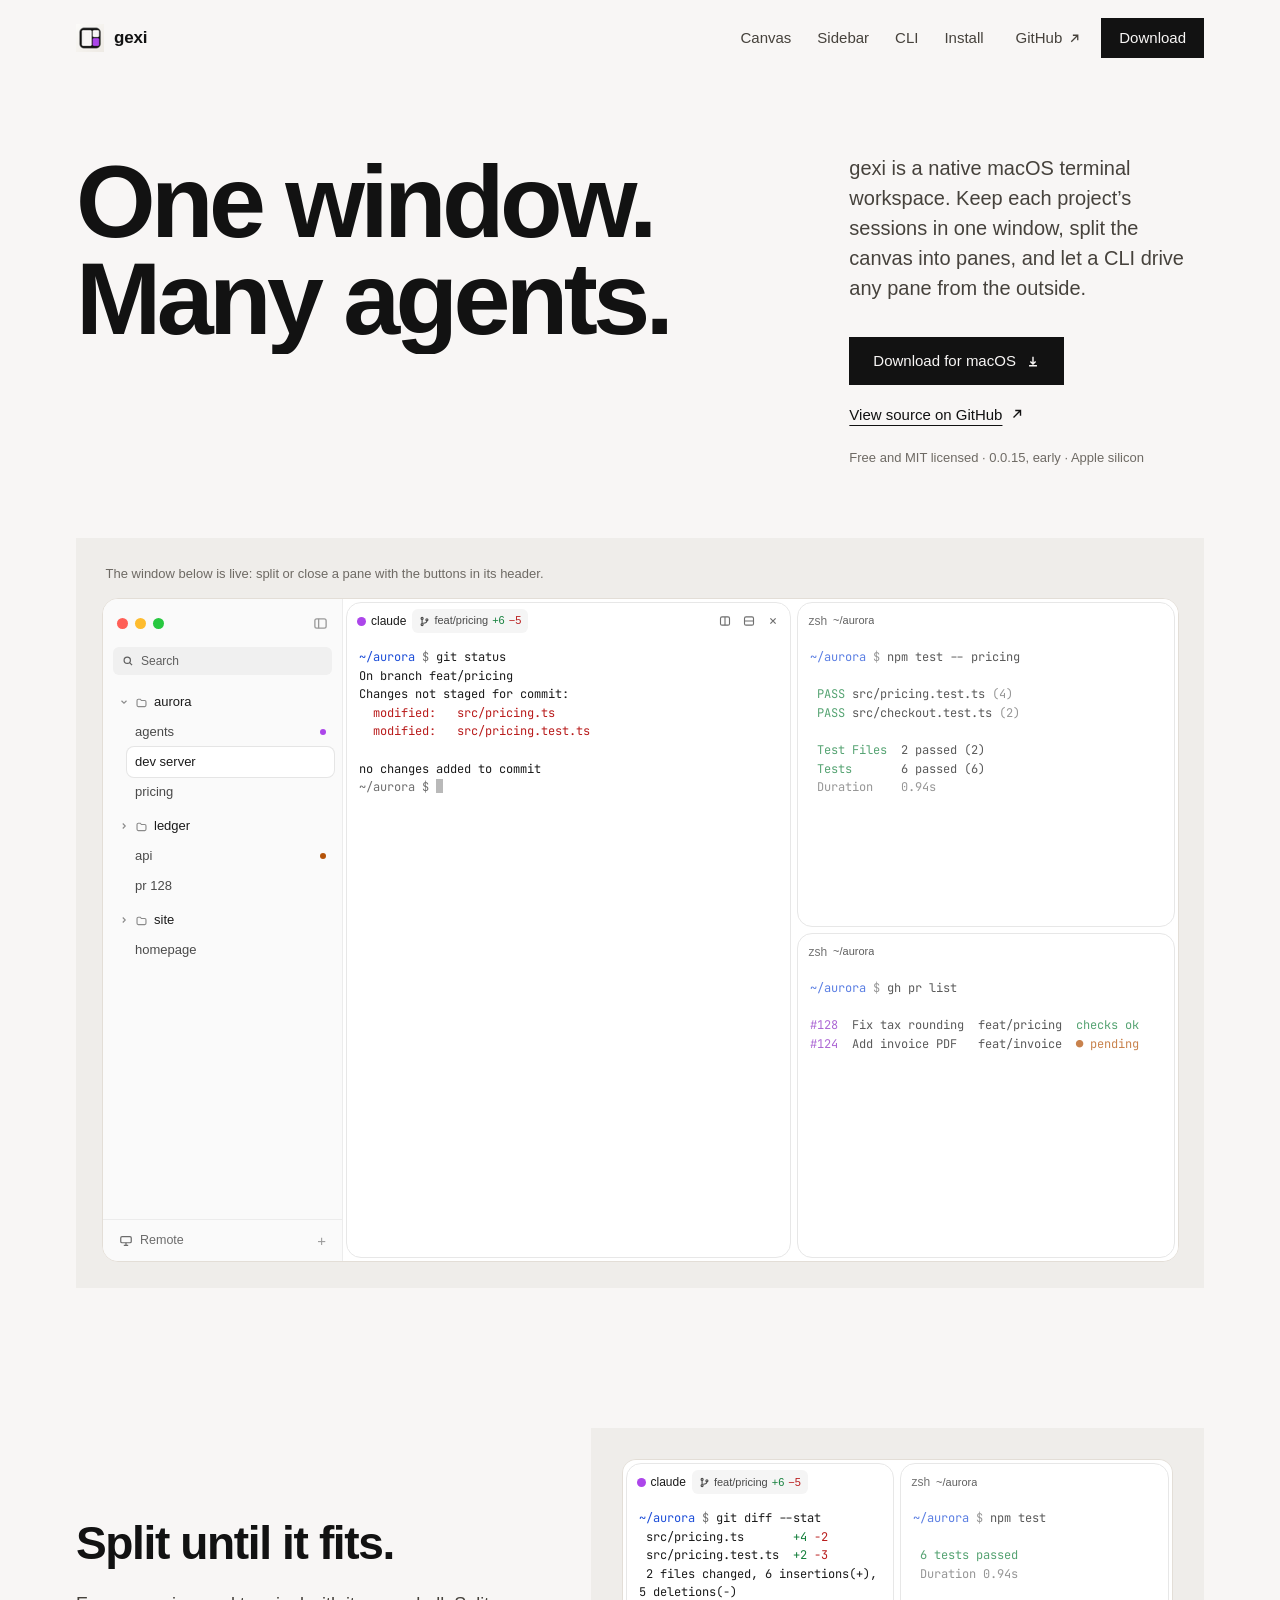
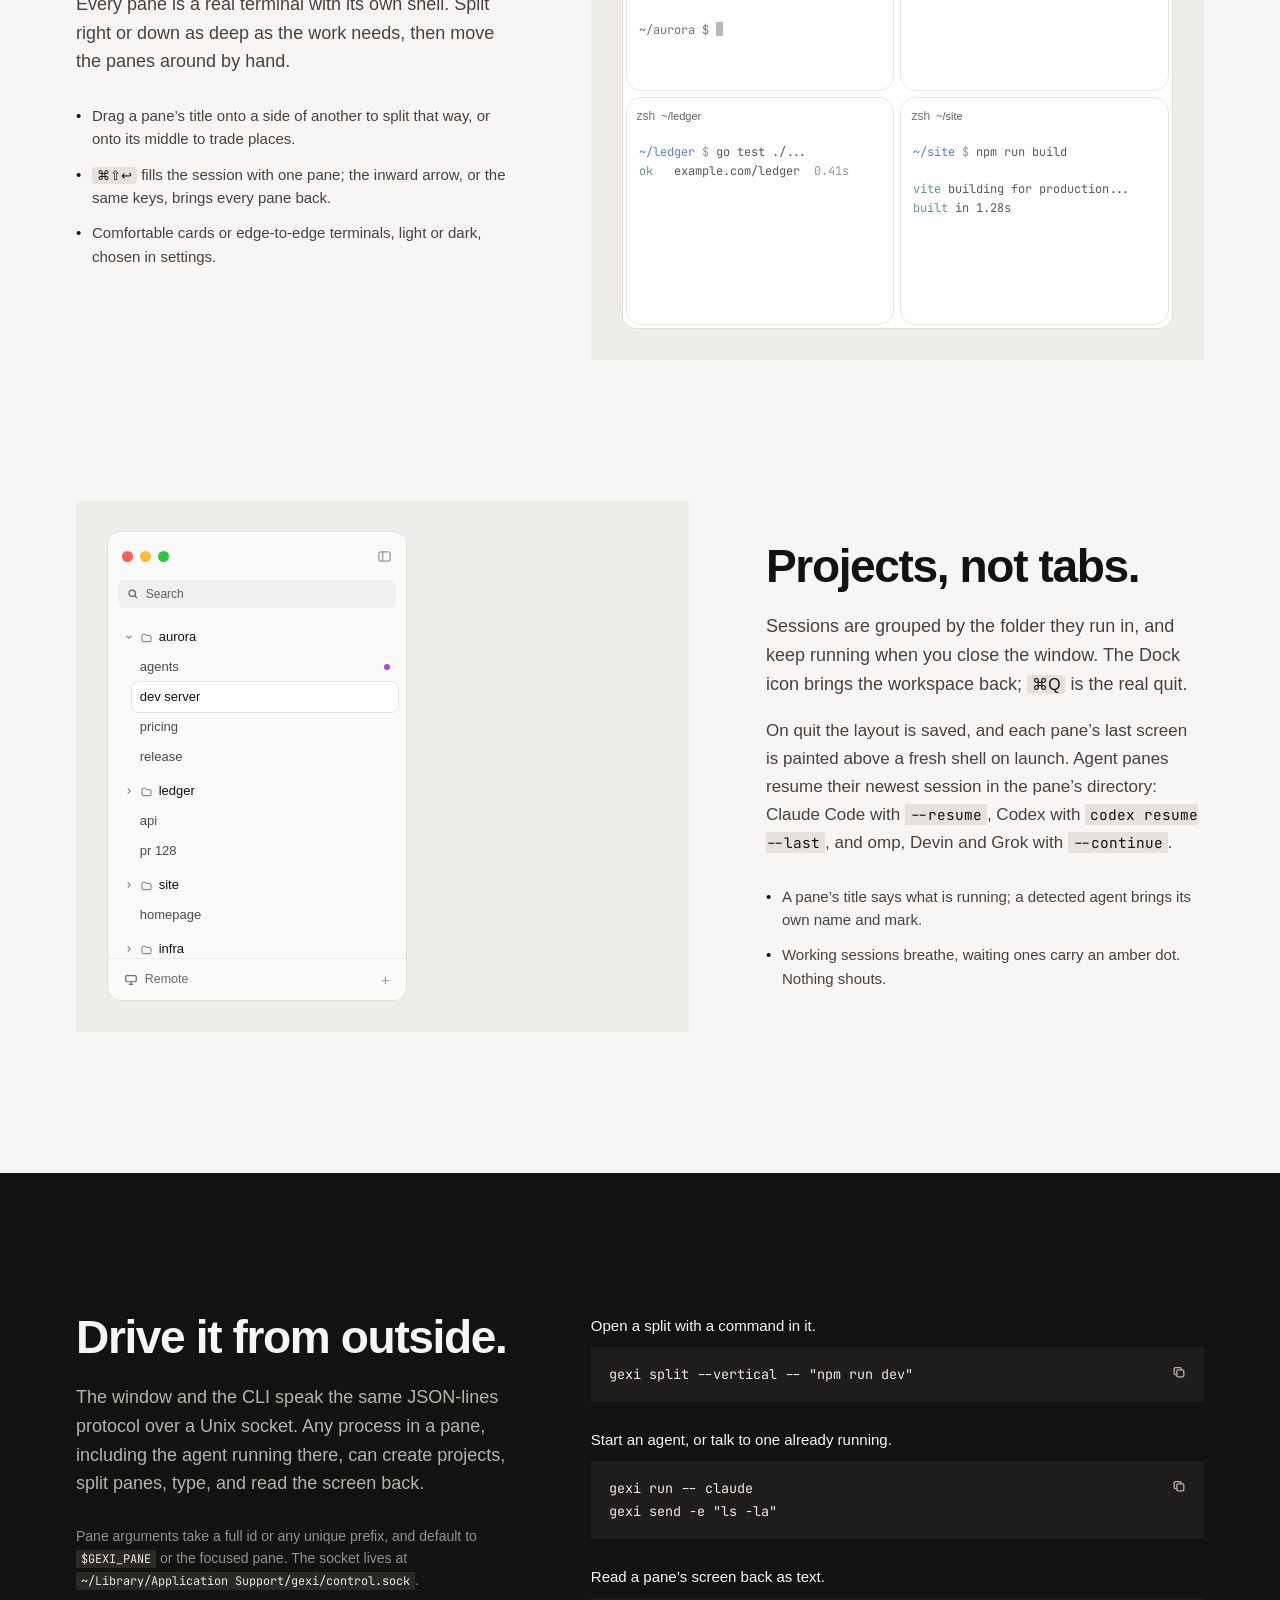
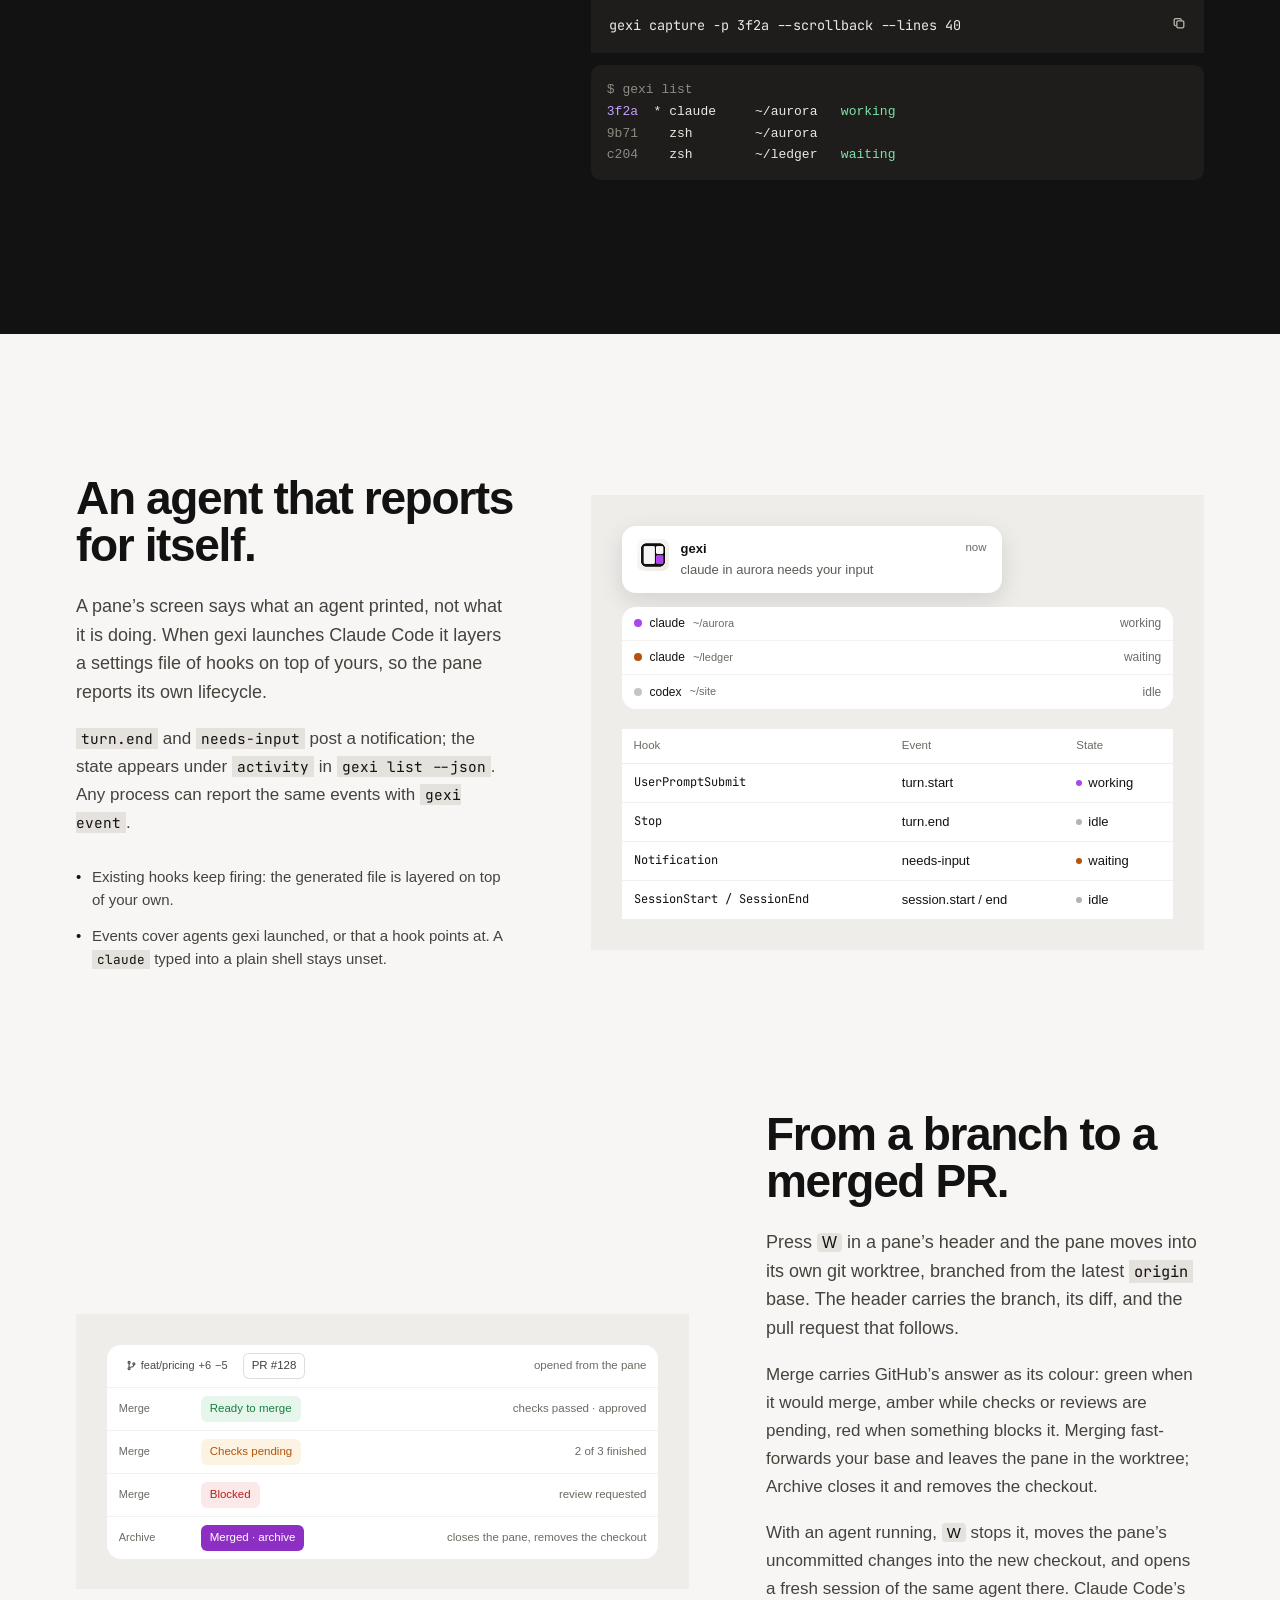
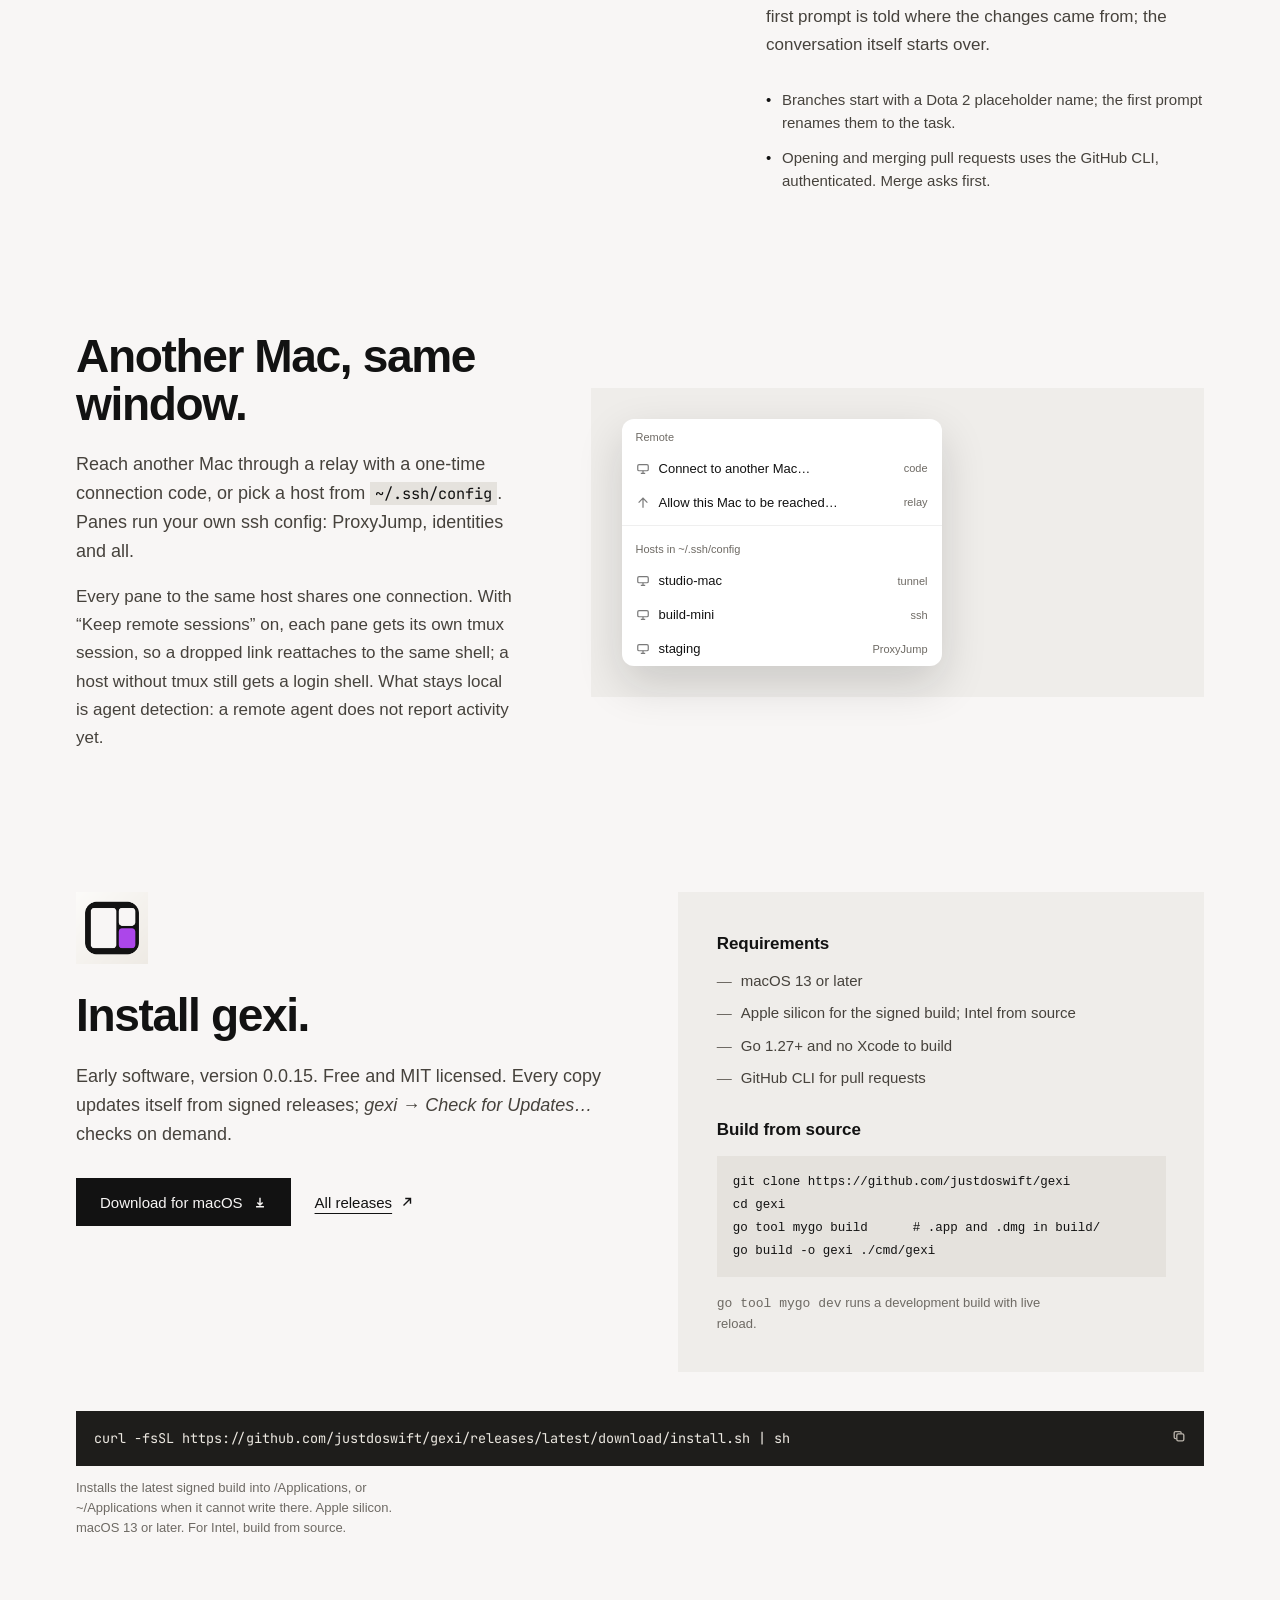
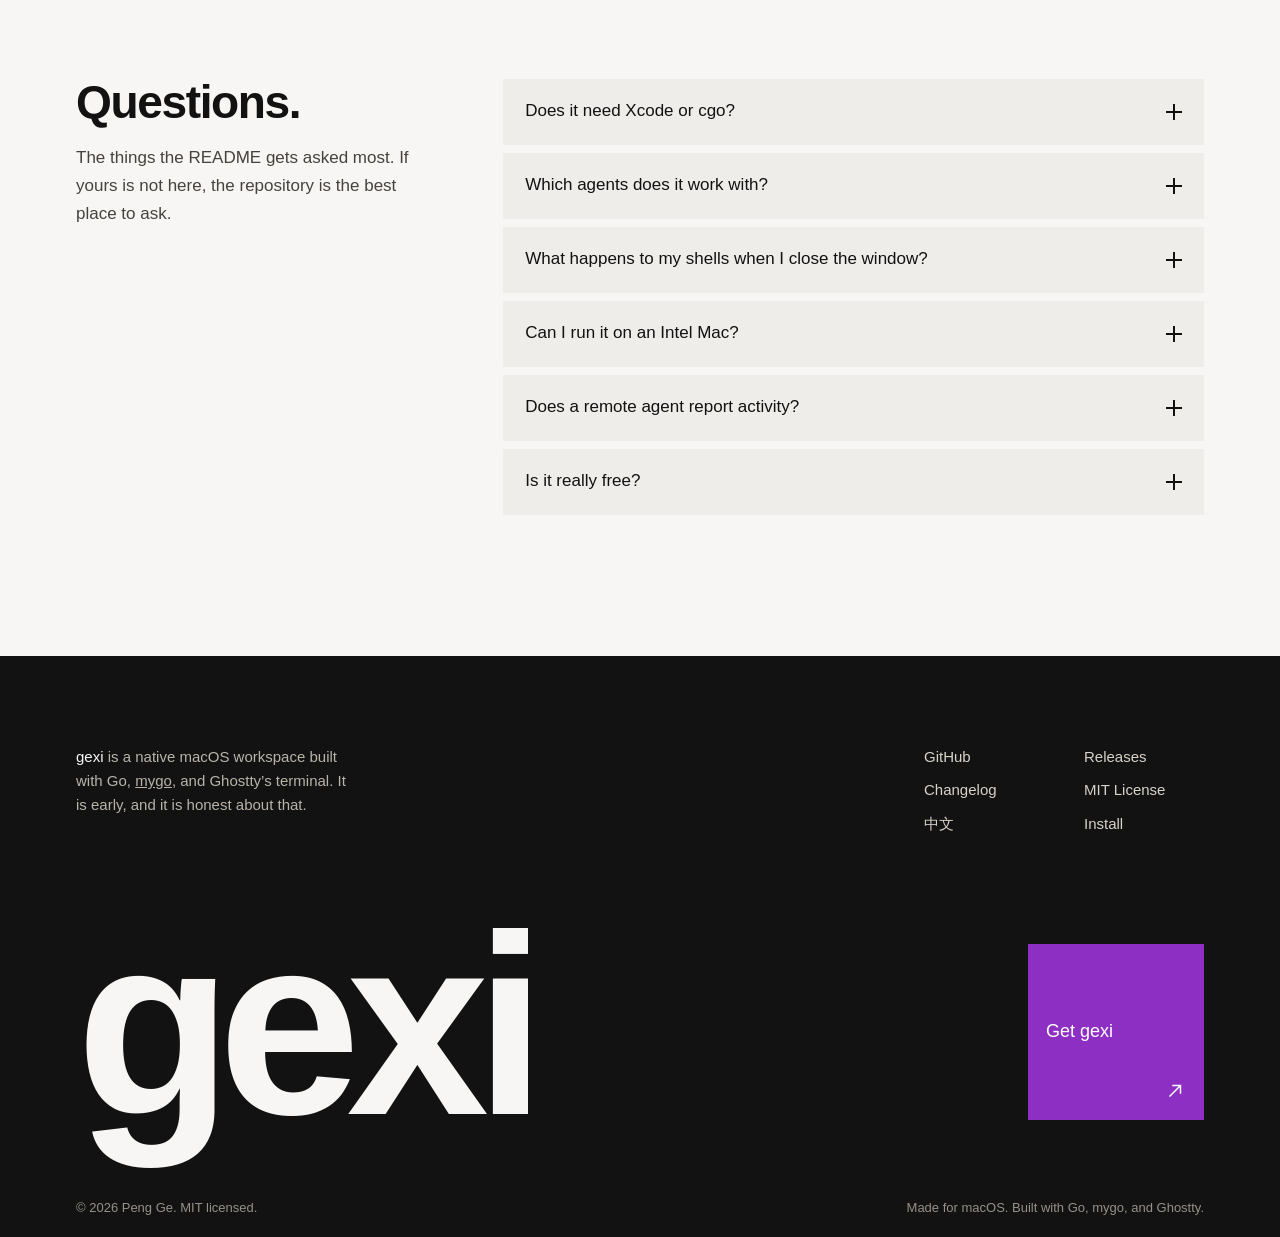
==== docs/index.html @ 71ba173c "Move a running agent's changes into the new worktree W used to refuse a pane whose agent was running" ====
<!doctype html>
<html lang="en">
<head>
<meta charset="utf-8">
<meta name="viewport" content="width=device-width, initial-scale=1">
<title>gexi — one window, many agents</title>
<meta name="description" content="gexi is a native macOS terminal workspace: projects and sessions in one window, terminals in nested panes, and a CLI that can drive every one of them.">
<link rel="canonical" href="https://justdoswift.github.io/gexi/">
<link rel="alternate" hreflang="en" href="https://justdoswift.github.io/gexi/">
<link rel="alternate" hreflang="zh-Hans" href="https://justdoswift.github.io/gexi/zh/">
<link rel="alternate" hreflang="x-default" href="https://justdoswift.github.io/gexi/">
<meta property="og:type" content="website">
<meta property="og:title" content="gexi — one window, many agents">
<meta property="og:description" content="A native macOS terminal workspace. Split panes, grouped sessions, agent events, and a CLI that drives the whole window.">
<meta property="og:url" content="https://justdoswift.github.io/gexi/">
<meta property="og:image" content="https://justdoswift.github.io/gexi/assets/og.png">
<meta name="twitter:card" content="summary_large_image">
<meta name="theme-color" content="#f8f6f5">
<link rel="icon" type="image/png" sizes="32x32" href="assets/gexi-icon-32.png">
<link rel="apple-touch-icon" href="assets/gexi-icon-180.png">
<link rel="preconnect" href="https://fonts.googleapis.com">
<link rel="preconnect" href="https://fonts.gstatic.com" crossorigin>
<link rel="stylesheet" href="https://fonts.googleapis.com/css2?family=JetBrains+Mono:wght@400;500&display=swap">
<link rel="stylesheet" href="assets/site.css">
<script>document.documentElement.classList.add('js');</script>
<script type="application/ld+json">
{"@context":"https://schema.org","@type":"SoftwareApplication","name":"gexi","operatingSystem":"macOS 13 or later","applicationCategory":"DeveloperApplication","offers":{"@type":"Offer","price":"0","priceCurrency":"USD"},"license":"https://opensource.org/licenses/MIT","url":"https://justdoswift.github.io/gexi/","downloadUrl":"https://github.com/justdoswift/gexi/releases/latest"}
</script>
</head>
<body>
<a class="skip" href="#main">Skip to content</a>

<header class="nav">
  <div class="wrap nav-inner">
    <a class="brand" href="index.html"><img src="assets/gexi-icon-32.png" width="28" height="28" alt=""><span>gexi</span></a>
    <nav class="nav-links" aria-label="Primary">
      <a href="#canvas">Canvas</a>
      <a href="#sidebar">Sidebar</a>
      <a href="#cli">CLI</a>
      <a href="#install">Install</a>
    </nav>
    <div class="nav-actions">
      <a class="nav-github" href="https://github.com/justdoswift/gexi">GitHub<svg viewBox="0 0 16 16" fill="none" stroke="currentColor" stroke-width="1.6" aria-hidden="true"><path d="M4 12 12 4M6 4h6v6"/></svg></a>
      <a class="btn btn--sm" href="https://github.com/justdoswift/gexi/releases/latest">Download</a>
    </div>
  </div>
</header>

<main id="main">

  <section class="hero wrap" aria-labelledby="title">
    <div class="hero-top">
      <h1 id="title"><span class="line"><span>One window.</span></span><span class="line"><span>Many agents.</span></span></h1>
      <div class="hero-aside">
        <p class="hero-sub">gexi is a native macOS terminal workspace. Keep each project’s sessions in one window, split the canvas into panes, and let a CLI drive any pane from the outside.</p>
        <div class="hero-cta">
          <a class="btn" href="https://github.com/justdoswift/gexi/releases/latest">Download for macOS<svg viewBox="0 0 16 16" fill="none" stroke="currentColor" stroke-width="1.6" aria-hidden="true"><path d="M8 3v8M5 8.5 8 11.5l3-3M3.5 13.5h9"/></svg></a>
          <a class="link-arrow" href="https://github.com/justdoswift/gexi">View source on GitHub<svg viewBox="0 0 16 16" fill="none" stroke="currentColor" stroke-width="1.6" aria-hidden="true"><path d="M4 12 12 4M6 4h6v6"/></svg></a>
        </div>
        <p class="hero-meta">Free and MIT licensed · 0.0.15, early · Apple silicon</p>
      </div>
    </div>

    <div class="stage">
      <p class="stage-hint">The window below is live: split or close a pane with the buttons in its header.</p>
      <div class="app hero-window" data-ui aria-label="A gexi window with three panes">
        <div class="app-side">
          <div class="side-chrome">
            <span class="lights" aria-hidden="true"><i></i><i></i><i></i></span>
            <svg viewBox="0 0 16 16" fill="none" stroke="currentColor" stroke-width="1.4" aria-hidden="true"><rect x="2" y="3" width="12" height="10" rx="2"/><path d="M6 3v10"/></svg>
          </div>
          <div class="side-search"><svg viewBox="0 0 16 16" fill="none" stroke="currentColor" stroke-width="1.6" aria-hidden="true"><circle cx="7" cy="7" r="4.2"/><path d="m10.4 10.4 3 3"/></svg>Search</div>
          <div class="side-list">
            <div class="project">
              <div class="project-row"><svg class="chev" viewBox="0 0 16 16" fill="none" stroke="currentColor" stroke-width="1.8" aria-hidden="true"><path d="m4 6 4 4 4-4"/></svg><svg viewBox="0 0 16 16" fill="none" stroke="currentColor" stroke-width="1.4" aria-hidden="true"><path d="M2.5 5.5A1.5 1.5 0 0 1 4 4h2.5l1.4 1.6H12A1.5 1.5 0 0 1 13.5 7.1v4.4A1.5 1.5 0 0 1 12 13H4a1.5 1.5 0 0 1-1.5-1.5Z"/></svg><span>aurora</span></div>
              <div class="session working"><span class="sess-name">agents</span><span class="dot dot--work"></span></div>
              <div class="session active"><span class="sess-name">dev server</span></div>
              <div class="session"><span class="sess-name">pricing</span></div>
            </div>
            <div class="project">
              <div class="project-row"><svg class="chev" viewBox="0 0 16 16" fill="none" stroke="currentColor" stroke-width="1.8" aria-hidden="true"><path d="m6 4 4 4-4 4"/></svg><svg viewBox="0 0 16 16" fill="none" stroke="currentColor" stroke-width="1.4" aria-hidden="true"><path d="M2.5 5.5A1.5 1.5 0 0 1 4 4h2.5l1.4 1.6H12A1.5 1.5 0 0 1 13.5 7.1v4.4A1.5 1.5 0 0 1 12 13H4a1.5 1.5 0 0 1-1.5-1.5Z"/></svg><span>ledger</span></div>
              <div class="session"><span class="sess-name">api</span><span class="dot dot--wait"></span></div>
              <div class="session"><span class="sess-name">pr 128</span></div>
            </div>
            <div class="project">
              <div class="project-row"><svg class="chev" viewBox="0 0 16 16" fill="none" stroke="currentColor" stroke-width="1.8" aria-hidden="true"><path d="m6 4 4 4-4 4"/></svg><svg viewBox="0 0 16 16" fill="none" stroke="currentColor" stroke-width="1.4" aria-hidden="true"><path d="M2.5 5.5A1.5 1.5 0 0 1 4 4h2.5l1.4 1.6H12A1.5 1.5 0 0 1 13.5 7.1v4.4A1.5 1.5 0 0 1 12 13H4a1.5 1.5 0 0 1-1.5-1.5Z"/></svg><span>site</span></div>
              <div class="session"><span class="sess-name">homepage</span></div>
            </div>
          </div>
          <div class="side-remote"><svg viewBox="0 0 16 16" fill="none" stroke="currentColor" stroke-width="1.4" aria-hidden="true"><rect x="2" y="3" width="12" height="7" rx="1.5"/><path d="M5.5 13h5M8 10v3"/></svg><span>Remote</span><span class="plus">+</span></div>
        </div>
        <div class="app-main">
          <div class="panes" data-count="3" data-panes>
            <section class="pane focused">
              <header class="pane-head">
                <span class="pane-title"><span class="agent" aria-hidden="true"></span>claude</span>
                <span class="branch-pill"><svg viewBox="0 0 16 16" fill="none" stroke="currentColor" stroke-width="1.6" aria-hidden="true"><circle cx="4.5" cy="3.5" r="1.5"/><circle cx="4.5" cy="12.5" r="1.5"/><circle cx="11.5" cy="5.5" r="1.5"/><path d="M4.5 5v6M6 10.5c3.5 0 5.5-1 5.5-3.5"/></svg>feat/pricing <span class="add">+6</span> <span class="del">−5</span></span>
                <span class="pane-actions">
                  <button class="pane-btn" data-act="split" aria-label="Split right"><svg viewBox="0 0 16 16" fill="none" stroke="currentColor" stroke-width="1.5" aria-hidden="true"><rect x="2" y="2.5" width="12" height="11" rx="2"/><path d="M8 2.5v11"/></svg></button>
                  <button class="pane-btn" data-act="split" aria-label="Split down"><svg viewBox="0 0 16 16" fill="none" stroke="currentColor" stroke-width="1.5" aria-hidden="true"><rect x="2" y="2.5" width="12" height="11" rx="2"/><path d="M2 8h12"/></svg></button>
                  <button class="pane-btn" data-act="close" aria-label="Close pane"><svg viewBox="0 0 16 16" fill="none" stroke="currentColor" stroke-width="1.6" aria-hidden="true"><path d="m4.5 4.5 7 7m0-7-7 7"/></svg></button>
                </span>
              </header>
              <pre class="term"><span class="dir">~/aurora</span> <span class="dim">$</span> git status
On branch feat/pricing
Changes not staged for commit:
  <span class="red">modified:   src/pricing.ts</span>
  <span class="red">modified:   src/pricing.test.ts</span>

no changes added to commit
<span class="dim">~/aurora</span> <span class="dim">$</span> <span class="cursor"></span></pre>
            </section>
            <section class="pane">
              <header class="pane-head">
                <span class="pane-title">zsh</span>
                <span class="pane-path">~/aurora</span>
                <span class="pane-actions">
                  <button class="pane-btn" data-act="split" aria-label="Split right"><svg viewBox="0 0 16 16" fill="none" stroke="currentColor" stroke-width="1.5" aria-hidden="true"><rect x="2" y="2.5" width="12" height="11" rx="2"/><path d="M8 2.5v11"/></svg></button>
                  <button class="pane-btn" data-act="split" aria-label="Split down"><svg viewBox="0 0 16 16" fill="none" stroke="currentColor" stroke-width="1.5" aria-hidden="true"><rect x="2" y="2.5" width="12" height="11" rx="2"/><path d="M2 8h12"/></svg></button>
                  <button class="pane-btn" data-act="close" aria-label="Close pane"><svg viewBox="0 0 16 16" fill="none" stroke="currentColor" stroke-width="1.6" aria-hidden="true"><path d="m4.5 4.5 7 7m0-7-7 7"/></svg></button>
                </span>
              </header>
              <pre class="term"><span class="dir">~/aurora</span> <span class="dim">$</span> npm test -- pricing

 <span class="green">PASS</span> src/pricing.test.ts <span class="dim">(4)</span>
 <span class="green">PASS</span> src/checkout.test.ts <span class="dim">(2)</span>

 <span class="green">Test Files</span>  2 passed (2)
 <span class="green">Tests</span>       6 passed (6)
 <span class="dim">Duration    0.94s</span></pre>
            </section>
            <section class="pane">
              <header class="pane-head">
                <span class="pane-title">zsh</span>
                <span class="pane-path">~/aurora</span>
                <span class="pane-actions">
                  <button class="pane-btn" data-act="split" aria-label="Split right"><svg viewBox="0 0 16 16" fill="none" stroke="currentColor" stroke-width="1.5" aria-hidden="true"><rect x="2" y="2.5" width="12" height="11" rx="2"/><path d="M8 2.5v11"/></svg></button>
                  <button class="pane-btn" data-act="split" aria-label="Split down"><svg viewBox="0 0 16 16" fill="none" stroke="currentColor" stroke-width="1.5" aria-hidden="true"><rect x="2" y="2.5" width="12" height="11" rx="2"/><path d="M2 8h12"/></svg></button>
                  <button class="pane-btn" data-act="close" aria-label="Close pane"><svg viewBox="0 0 16 16" fill="none" stroke="currentColor" stroke-width="1.6" aria-hidden="true"><path d="m4.5 4.5 7 7m0-7-7 7"/></svg></button>
                </span>
              </header>
              <pre class="term"><span class="dir">~/aurora</span> <span class="dim">$</span> gh pr list

<span class="purple">#128</span>  Fix tax rounding  feat/pricing  <span class="green">checks ok</span>
<span class="purple">#124</span>  Add invoice PDF   feat/invoice  <span class="yellow">● pending</span></pre>
            </section>
          </div>
        </div>
        <p class="visually-hidden" role="status" data-pane-status>3 panes</p>
      </div>
      <template id="pane-template">
        <section class="pane">
          <header class="pane-head">
            <span class="pane-title">zsh</span>
            <span class="pane-path">~/aurora</span>
            <span class="pane-actions">
              <button class="pane-btn" data-act="split" aria-label="Split right"><svg viewBox="0 0 16 16" fill="none" stroke="currentColor" stroke-width="1.5" aria-hidden="true"><rect x="2" y="2.5" width="12" height="11" rx="2"/><path d="M8 2.5v11"/></svg></button>
              <button class="pane-btn" data-act="split" aria-label="Split down"><svg viewBox="0 0 16 16" fill="none" stroke="currentColor" stroke-width="1.5" aria-hidden="true"><rect x="2" y="2.5" width="12" height="11" rx="2"/><path d="M2 8h12"/></svg></button>
              <button class="pane-btn" data-act="close" aria-label="Close pane"><svg viewBox="0 0 16 16" fill="none" stroke="currentColor" stroke-width="1.6" aria-hidden="true"><path d="m4.5 4.5 7 7m0-7-7 7"/></svg></button>
            </span>
          </header>
          <pre class="term"><span class="dir">~/aurora</span> <span class="dim">$</span> npm run dev

  <span class="green">VITE v6.2.1</span>  ready in 312 ms

  Local:   http://localhost:5173/

<span class="dim">10:42:18  hmr update /src/pricing.ts</span></pre>
        </section>
      </template>
    </div>
  </section>

  <section class="section wrap" id="canvas">
    <div class="split">
      <div class="split-copy" data-reveal>
        <h2>Split until it fits.</h2>
        <p class="lead">Every pane is a real terminal with its own shell. Split right or down as deep as the work needs, then move the panes around by hand.</p>
        <ul class="feature-points">
          <li>Drag a pane’s title onto a side of another to split that way, or onto its middle to trade places.</li>
          <li><span><kbd>⌘⇧↩</kbd> fills the session with one pane; the inward arrow, or the same keys, brings every pane back.</span></li>
          <li>Comfortable cards or edge-to-edge terminals, light or dark, chosen in settings.</li>
        </ul>
      </div>
      <div data-reveal style="--d:90ms">
        <div class="panel">
          <div class="app app--canvas" data-ui aria-label="A canvas of four split panes">
            <div class="app-main">
              <div class="panes" data-count="4">
                <section class="pane focused">
                  <header class="pane-head">
                    <span class="pane-title"><span class="agent" aria-hidden="true"></span>claude</span>
                    <span class="branch-pill"><svg viewBox="0 0 16 16" fill="none" stroke="currentColor" stroke-width="1.6" aria-hidden="true"><circle cx="4.5" cy="3.5" r="1.5"/><circle cx="4.5" cy="12.5" r="1.5"/><circle cx="11.5" cy="5.5" r="1.5"/><path d="M4.5 5v6M6 10.5c3.5 0 5.5-1 5.5-3.5"/></svg>feat/pricing <span class="add">+6</span> <span class="del">−5</span></span>
                  </header>
                  <pre class="term"><span class="dir">~/aurora</span> <span class="dim">$</span> git diff --stat
 src/pricing.ts       <span class="green">+4</span> <span class="red">−2</span>
 src/pricing.test.ts  <span class="green">+2</span> <span class="red">−3</span>
 2 files changed, 6 insertions(+), 5 deletions(−)

<span class="dim">~/aurora</span> <span class="dim">$</span> <span class="cursor"></span></pre>
                </section>
                <section class="pane">
                  <header class="pane-head"><span class="pane-title">zsh</span><span class="pane-path">~/aurora</span></header>
                  <pre class="term"><span class="dir">~/aurora</span> <span class="dim">$</span> npm test

 <span class="green">6 tests passed</span>
 <span class="dim">Duration 0.94s</span></pre>
                </section>
                <section class="pane">
                  <header class="pane-head"><span class="pane-title">zsh</span><span class="pane-path">~/ledger</span></header>
                  <pre class="term"><span class="dir">~/ledger</span> <span class="dim">$</span> go test ./...
<span class="green">ok</span>   example.com/ledger  <span class="dim">0.41s</span></pre>
                </section>
                <section class="pane">
                  <header class="pane-head"><span class="pane-title">zsh</span><span class="pane-path">~/site</span></header>
                  <pre class="term"><span class="dir">~/site</span> <span class="dim">$</span> npm run build

<span class="green">vite</span> building for production...
<span class="green">built</span> in 1.28s</pre>
                </section>
              </div>
            </div>
          </div>
        </div>
      </div>
    </div>
  </section>

  <section class="section wrap" id="sidebar">
    <div class="split split--flip">
      <div class="split-copy" data-reveal>
        <h2>Projects, not tabs.</h2>
        <p class="lead">Sessions are grouped by the folder they run in, and keep running when you close the window. The Dock icon brings the workspace back; <kbd>⌘Q</kbd> is the real quit.</p>
        <p class="body">On quit the layout is saved, and each pane’s last screen is painted above a fresh shell on launch. Agent panes resume their newest session in the pane’s directory: Claude Code with <code>--resume</code>, Codex with <code>codex resume --last</code>, and omp, Devin and Grok with <code>--continue</code>.</p>
        <ul class="feature-points">
          <li>A pane’s title says what is running; a detected agent brings its own name and mark.</li>
          <li>Working sessions breathe, waiting ones carry an amber dot. Nothing shouts.</li>
        </ul>
      </div>
      <div data-reveal style="--d:90ms">
        <div class="panel">
          <div class="side-card" data-ui aria-label="The gexi sidebar">
            <div class="app-side">
              <div class="side-chrome">
                <span class="lights" aria-hidden="true"><i></i><i></i><i></i></span>
                <svg viewBox="0 0 16 16" fill="none" stroke="currentColor" stroke-width="1.4" aria-hidden="true"><rect x="2" y="3" width="12" height="10" rx="2"/><path d="M6 3v10"/></svg>
              </div>
              <div class="side-search"><svg viewBox="0 0 16 16" fill="none" stroke="currentColor" stroke-width="1.6" aria-hidden="true"><circle cx="7" cy="7" r="4.2"/><path d="m10.4 10.4 3 3"/></svg>Search</div>
              <div class="side-list">
                <div class="project">
                  <div class="project-row"><svg class="chev" viewBox="0 0 16 16" fill="none" stroke="currentColor" stroke-width="1.8" aria-hidden="true"><path d="m4 6 4 4 4-4"/></svg><svg viewBox="0 0 16 16" fill="none" stroke="currentColor" stroke-width="1.4" aria-hidden="true"><path d="M2.5 5.5A1.5 1.5 0 0 1 4 4h2.5l1.4 1.6H12A1.5 1.5 0 0 1 13.5 7.1v4.4A1.5 1.5 0 0 1 12 13H4a1.5 1.5 0 0 1-1.5-1.5Z"/></svg><span>aurora</span></div>
                  <div class="session working"><span class="sess-name">agents</span><span class="dot dot--work"></span></div>
                  <div class="session active"><span class="sess-name">dev server</span></div>
                  <div class="session"><span class="sess-name">pricing</span></div>
                  <div class="session"><span class="sess-name">release</span></div>
                </div>
                <div class="project">
                  <div class="project-row"><svg class="chev" viewBox="0 0 16 16" fill="none" stroke="currentColor" stroke-width="1.8" aria-hidden="true"><path d="m6 4 4 4-4 4"/></svg><svg viewBox="0 0 16 16" fill="none" stroke="currentColor" stroke-width="1.4" aria-hidden="true"><path d="M2.5 5.5A1.5 1.5 0 0 1 4 4h2.5l1.4 1.6H12A1.5 1.5 0 0 1 13.5 7.1v4.4A1.5 1.5 0 0 1 12 13H4a1.5 1.5 0 0 1-1.5-1.5Z"/></svg><span>ledger</span></div>
                  <div class="session"><span class="sess-name">api</span><span class="dot dot--wait"></span></div>
                  <div class="session"><span class="sess-name">pr 128</span></div>
                </div>
                <div class="project">
                  <div class="project-row"><svg class="chev" viewBox="0 0 16 16" fill="none" stroke="currentColor" stroke-width="1.8" aria-hidden="true"><path d="m6 4 4 4-4 4"/></svg><svg viewBox="0 0 16 16" fill="none" stroke="currentColor" stroke-width="1.4" aria-hidden="true"><path d="M2.5 5.5A1.5 1.5 0 0 1 4 4h2.5l1.4 1.6H12A1.5 1.5 0 0 1 13.5 7.1v4.4A1.5 1.5 0 0 1 12 13H4a1.5 1.5 0 0 1-1.5-1.5Z"/></svg><span>site</span></div>
                  <div class="session"><span class="sess-name">homepage</span></div>
                </div>
                <div class="project">
                  <div class="project-row"><svg class="chev" viewBox="0 0 16 16" fill="none" stroke="currentColor" stroke-width="1.8" aria-hidden="true"><path d="m6 4 4 4-4 4"/></svg><svg viewBox="0 0 16 16" fill="none" stroke="currentColor" stroke-width="1.4" aria-hidden="true"><path d="M2.5 5.5A1.5 1.5 0 0 1 4 4h2.5l1.4 1.6H12A1.5 1.5 0 0 1 13.5 7.1v4.4A1.5 1.5 0 0 1 12 13H4a1.5 1.5 0 0 1-1.5-1.5Z"/></svg><span>infra</span></div>
                  <div class="session"><span class="sess-name">staging</span></div>
                </div>
              </div>
              <div class="side-remote"><svg viewBox="0 0 16 16" fill="none" stroke="currentColor" stroke-width="1.4" aria-hidden="true"><rect x="2" y="3" width="12" height="7" rx="1.5"/><path d="M5.5 13h5M8 10v3"/></svg><span>Remote</span><span class="plus">+</span></div>
            </div>
          </div>
        </div>
      </div>
    </div>
  </section>

  <div class="cli" id="cli">
    <div class="wrap">
      <div class="cli-grid">
        <div data-reveal>
          <h2>Drive it from outside.</h2>
          <p class="lead">The window and the CLI speak the same JSON-lines protocol over a Unix socket. Any process in a pane, including the agent running there, can create projects, split panes, type, and read the screen back.</p>
          <p class="cli-note">Pane arguments take a full id or any unique prefix, and default to <code>$GEXI_PANE</code> or the focused pane. The socket lives at <code>~/Library/Application Support/gexi/control.sock</code>.</p>
        </div>
        <div class="cli-steps" data-reveal style="--d:90ms">
          <div class="cli-step">
            <p><strong>Open a split with a command in it.</strong></p>
            <div class="code"><button class="copy" type="button" data-copy aria-label="Copy command"><svg class="icon-copy" viewBox="0 0 16 16" fill="none" stroke="currentColor" stroke-width="1.5" aria-hidden="true"><rect x="5.5" y="5.5" width="8" height="8" rx="1.5"/><path d="M10.5 5.5v-1a1.5 1.5 0 0 0-1.5-1.5H4a1.5 1.5 0 0 0-1.5 1.5v5A1.5 1.5 0 0 0 4 11h1"/></svg><svg class="check" viewBox="0 0 16 16" fill="none" stroke="currentColor" stroke-width="2" aria-hidden="true"><path d="m3 8.5 3 3 7-7"/></svg></button><code>gexi split --vertical -- "npm run dev"</code></div>
          </div>
          <div class="cli-step">
            <p><strong>Start an agent, or talk to one already running.</strong></p>
            <div class="code"><button class="copy" type="button" data-copy aria-label="Copy command"><svg class="icon-copy" viewBox="0 0 16 16" fill="none" stroke="currentColor" stroke-width="1.5" aria-hidden="true"><rect x="5.5" y="5.5" width="8" height="8" rx="1.5"/><path d="M10.5 5.5v-1a1.5 1.5 0 0 0-1.5-1.5H4a1.5 1.5 0 0 0-1.5 1.5v5A1.5 1.5 0 0 0 4 11h1"/></svg><svg class="check" viewBox="0 0 16 16" fill="none" stroke="currentColor" stroke-width="2" aria-hidden="true"><path d="m3 8.5 3 3 7-7"/></svg></button><code>gexi run -- claude
gexi send -e "ls -la"</code></div>
          </div>
          <div class="cli-step">
            <p><strong>Read a pane’s screen back as text.</strong></p>
            <div class="code"><button class="copy" type="button" data-copy aria-label="Copy command"><svg class="icon-copy" viewBox="0 0 16 16" fill="none" stroke="currentColor" stroke-width="1.5" aria-hidden="true"><rect x="5.5" y="5.5" width="8" height="8" rx="1.5"/><path d="M10.5 5.5v-1a1.5 1.5 0 0 0-1.5-1.5H4a1.5 1.5 0 0 0-1.5 1.5v5A1.5 1.5 0 0 0 4 11h1"/></svg><svg class="check" viewBox="0 0 16 16" fill="none" stroke="currentColor" stroke-width="2" aria-hidden="true"><path d="m3 8.5 3 3 7-7"/></svg></button><code>gexi capture -p 3f2a --scrollback --lines 40</code></div>
            <pre class="capture" aria-label="Example gexi list output"><code><span class="h">$ gexi list</span>
<span class="n">3f2a</span>  * claude     ~/aurora   <span class="w">working</span>
<span class="h">9b71</span>    zsh        ~/aurora
<span class="h">c204</span>    zsh        ~/ledger   <span class="w">waiting</span></code></pre>
          </div>
        </div>
      </div>
    </div>
  </div>

  <section class="section wrap" id="agents">
    <div class="split">
      <div class="split-copy" data-reveal>
        <h2>An agent that reports for itself.</h2>
        <p class="lead">A pane’s screen says what an agent printed, not what it is doing. When gexi launches Claude Code it layers a settings file of hooks on top of yours, so the pane reports its own lifecycle.</p>
        <p class="body"><code>turn.end</code> and <code>needs-input</code> post a notification; the state appears under <code>activity</code> in <code>gexi list --json</code>. Any process can report the same events with <code>gexi event</code>.</p>
        <ul class="feature-points">
          <li>Existing hooks keep firing: the generated file is layered on top of your own.</li>
          <li>Events cover agents gexi launched, or that a hook points at. A <code>claude</code> typed into a plain shell stays unset.</li>
        </ul>
      </div>
      <div data-reveal style="--d:90ms">
        <div class="panel">
          <div class="notif" data-ui aria-label="A notification from a pane">
            <img src="assets/gexi-icon-60.png" width="32" height="32" alt="">
            <div>
              <div class="notif-title">gexi</div>
              <div class="notif-body">claude in aurora needs your input</div>
            </div>
            <span class="notif-time">now</span>
          </div>
          <div class="activity" data-ui aria-label="Agent activity in three panes">
            <div class="activity-row working"><span class="agent"></span><span class="name">claude</span><span class="dir">~/aurora</span><span class="st">working</span></div>
            <div class="activity-row"><span class="agent agent--wait"></span><span class="name">claude</span><span class="dir">~/ledger</span><span class="st">waiting</span></div>
            <div class="activity-row"><span class="agent agent--idle"></span><span class="name">codex</span><span class="dir">~/site</span><span class="st">idle</span></div>
          </div>
          <table class="hooks" data-ui>
            <caption class="visually-hidden">Claude Code hooks and the pane state each reports</caption>
            <thead><tr><th scope="col">Hook</th><th scope="col">Event</th><th scope="col">State</th></tr></thead>
            <tbody>
              <tr><td><code>UserPromptSubmit</code></td><td>turn.start</td><td class="state state--work"><i></i>working</td></tr>
              <tr><td><code>Stop</code></td><td>turn.end</td><td class="state state--idle"><i></i>idle</td></tr>
              <tr><td><code>Notification</code></td><td>needs-input</td><td class="state state--wait"><i></i>waiting</td></tr>
              <tr><td><code>SessionStart / SessionEnd</code></td><td>session.start / end</td><td class="state state--idle"><i></i>idle</td></tr>
            </tbody>
          </table>
        </div>
      </div>
    </div>
  </section>

  <section class="section wrap" id="worktrees">
    <div class="split split--flip">
      <div class="split-copy" data-reveal>
        <h2>From a branch to a merged PR.</h2>
        <p class="lead">Press <kbd>W</kbd> in a pane’s header and the pane moves into its own git worktree, branched from the latest <code>origin</code> base. The header carries the branch, its diff, and the pull request that follows.</p>
        <p class="body">Merge carries GitHub’s answer as its colour: green when it would merge, amber while checks or reviews are pending, red when something blocks it. Merging fast-forwards your base and leaves the pane in the worktree; Archive closes it and removes the checkout.</p>
        <p class="body">With an agent running, <kbd>W</kbd> stops it, moves the pane’s uncommitted changes into the new checkout, and opens a fresh session of the same agent there. Claude Code’s first prompt is told where the changes came from; the conversation itself starts over.</p>
        <ul class="feature-points">
          <li>Branches start with a Dota 2 placeholder name; the first prompt renames them to the task.</li>
          <li>Opening and merging pull requests uses the GitHub CLI, authenticated. Merge asks first.</li>
        </ul>
      </div>
      <div data-reveal style="--d:90ms">
        <div class="panel">
          <div class="pr-card" data-ui aria-label="Worktree and pull request controls">
            <div class="pr-row">
              <span class="branch-pill"><svg viewBox="0 0 16 16" fill="none" stroke="currentColor" stroke-width="1.6" aria-hidden="true"><circle cx="4.5" cy="3.5" r="1.5"/><circle cx="4.5" cy="12.5" r="1.5"/><circle cx="11.5" cy="5.5" r="1.5"/><path d="M4.5 5v6M6 10.5c3.5 0 5.5-1 5.5-3.5"/></svg>feat/pricing <span class="add">+6</span> <span class="del">−5</span></span>
              <span class="pr-btn pr-btn--outline">PR #128</span>
              <span class="pr-note">opened from the pane</span>
            </div>
            <div class="pr-row">
              <span class="pr-label">Merge</span>
              <span class="pr-btn pr-btn--green">Ready to merge</span>
              <span class="pr-note">checks passed · approved</span>
            </div>
            <div class="pr-row">
              <span class="pr-label">Merge</span>
              <span class="pr-btn pr-btn--amber">Checks pending</span>
              <span class="pr-note">2 of 3 finished</span>
            </div>
            <div class="pr-row">
              <span class="pr-label">Merge</span>
              <span class="pr-btn pr-btn--red">Blocked</span>
              <span class="pr-note">review requested</span>
            </div>
            <div class="pr-row">
              <span class="pr-label">Archive</span>
              <span class="pr-btn pr-btn--violet">Merged · archive</span>
              <span class="pr-note">closes the pane, removes the checkout</span>
            </div>
          </div>
        </div>
      </div>
    </div>
  </section>

  <section class="section wrap" id="remote">
    <div class="split">
      <div class="split-copy" data-reveal>
        <h2>Another Mac, same window.</h2>
        <p class="lead">Reach another Mac through a relay with a one-time connection code, or pick a host from <code>~/.ssh/config</code>. Panes run your own ssh config: ProxyJump, identities and all.</p>
        <p class="body">Every pane to the same host shares one connection. With “Keep remote sessions” on, each pane gets its own tmux session, so a dropped link reattaches to the same shell; a host without tmux still gets a login shell. What stays local is agent detection: a remote agent does not report activity yet.</p>
      </div>
      <div data-reveal style="--d:90ms">
        <div class="panel">
          <div class="menu" data-ui aria-label="The Remote menu">
            <div class="menu-head">Remote</div>
            <div class="menu-item"><svg viewBox="0 0 16 16" fill="none" stroke="currentColor" stroke-width="1.4" aria-hidden="true"><rect x="2" y="3" width="12" height="7" rx="1.5"/><path d="M5.5 13h5M8 10v3"/></svg>Connect to another Mac…<span class="sub">code</span></div>
            <div class="menu-item"><svg viewBox="0 0 16 16" fill="none" stroke="currentColor" stroke-width="1.4" aria-hidden="true"><path d="M8 2.5v11M3 7.5 8 2.5l5 5"/></svg>Allow this Mac to be reached…<span class="sub">relay</span></div>
            <div class="menu-sep"></div>
            <div class="menu-head">Hosts in ~/.ssh/config</div>
            <div class="menu-item"><svg viewBox="0 0 16 16" fill="none" stroke="currentColor" stroke-width="1.4" aria-hidden="true"><rect x="2" y="3" width="12" height="7" rx="1.5"/><path d="M5.5 13h5M8 10v3"/></svg>studio-mac<span class="sub">tunnel</span></div>
            <div class="menu-item"><svg viewBox="0 0 16 16" fill="none" stroke="currentColor" stroke-width="1.4" aria-hidden="true"><rect x="2" y="3" width="12" height="7" rx="1.5"/><path d="M5.5 13h5M8 10v3"/></svg>build-mini<span class="sub">ssh</span></div>
            <div class="menu-item"><svg viewBox="0 0 16 16" fill="none" stroke="currentColor" stroke-width="1.4" aria-hidden="true"><rect x="2" y="3" width="12" height="7" rx="1.5"/><path d="M5.5 13h5M8 10v3"/></svg>staging<span class="sub">ProxyJump</span></div>
          </div>
        </div>
      </div>
    </div>
  </section>

  <section class="section wrap" id="install">
    <div class="install-grid">
      <div data-reveal>
        <img class="install-icon" src="assets/gexi-icon-256.png" width="72" height="72" alt="gexi app icon">
        <h2>Install gexi.</h2>
        <p class="lead">Early software, version 0.0.15. Free and MIT licensed. Every copy updates itself from signed releases; <em>gexi → Check for Updates…</em> checks on demand.</p>
        <div class="install-actions">
          <a class="btn" href="https://github.com/justdoswift/gexi/releases/latest">Download for macOS<svg viewBox="0 0 16 16" fill="none" stroke="currentColor" stroke-width="1.6" aria-hidden="true"><path d="M8 3v8M5 8.5 8 11.5l3-3M3.5 13.5h9"/></svg></a>
          <a class="link-arrow" href="https://github.com/justdoswift/gexi/releases">All releases<svg viewBox="0 0 16 16" fill="none" stroke="currentColor" stroke-width="1.6" aria-hidden="true"><path d="M4 12 12 4M6 4h6v6"/></svg></a>
        </div>
      </div>
      <div class="req-card" data-reveal style="--d:90ms">
        <h3>Requirements</h3>
        <ul class="req-list">
          <li>macOS 13 or later</li>
          <li>Apple silicon for the signed build; Intel from source</li>
          <li>Go 1.27+ and no Xcode to build</li>
          <li>GitHub CLI for pull requests</li>
        </ul>
        <h3>Build from source</h3>
        <div class="build-code"><code>git clone https://github.com/justdoswift/gexi
cd gexi
go tool mygo build      # .app and .dmg in build/
go build -o gexi ./cmd/gexi</code></div>
        <p class="fine"><code>go tool mygo dev</code> runs a development build with live reload.</p>
      </div>
    </div>

    <div class="install-command" data-reveal>
  <div class="code install-code"><button class="copy" type="button" data-copy aria-label="Copy install command"><svg class="icon-copy" viewBox="0 0 16 16" fill="none" stroke="currentColor" stroke-width="1.5" aria-hidden="true"><rect x="5.5" y="5.5" width="8" height="8" rx="1.5"/><path d="M10.5 5.5v-1a1.5 1.5 0 0 0-1.5-1.5H4a1.5 1.5 0 0 0-1.5 1.5v5A1.5 1.5 0 0 0 4 11h1"/></svg><svg class="check" viewBox="0 0 16 16" fill="none" stroke="currentColor" stroke-width="2" aria-hidden="true"><path d="m3 8.5 3 3 7-7"/></svg></button><code>curl -fsSL https://github.com/justdoswift/gexi/releases/latest/download/install.sh | sh</code></div>
          <p class="fine">Installs the latest signed build into /Applications, or ~/Applications when it cannot write there. Apple silicon. macOS 13 or later. For Intel, build from source.</p>
    </div>

    <div class="section" id="faq">
      <div class="faq-grid">
        <div class="faq-head" data-reveal>
          <h2>Questions.</h2>
          <p class="body">The things the README gets asked most. If yours is not here, the repository is the best place to ask.</p>
        </div>
        <div class="faq-list" data-reveal style="--d:90ms">
          <details class="qa" name="faq">
            <summary>Does it need Xcode or cgo?<span class="sign" aria-hidden="true"></span></summary>
            <div class="answer">No. The window is mygo native UI and the terminals are Ghostty’s <code>libghostty-vt</code>; there is no cgo and no Xcode. Building needs Go 1.27+ and macOS 13+.</div>
          </details>
          <details class="qa" name="faq">
            <summary>Which agents does it work with?<span class="sign" aria-hidden="true"></span></summary>
            <div class="answer">Any CLI agent runs in a pane. Lifecycle hooks ship for Claude Code, and any process can report with <code>gexi event</code>. On restart, Claude Code, Codex, omp, Devin, Grok and Droid resume their newest session; other agents fall back to a shell.</div>
          </details>
          <details class="qa" name="faq">
            <summary>What happens to my shells when I close the window?<span class="sign" aria-hidden="true"></span></summary>
            <div class="answer">They keep running. Closing the window hides it, and the Dock icon brings everything back. <kbd>⌘Q</kbd> is the real quit, and it kills the processes.</div>
          </details>
          <details class="qa" name="faq">
            <summary>Can I run it on an Intel Mac?<span class="sign" aria-hidden="true"></span></summary>
            <div class="answer">Build it from source: the code builds for Apple silicon and Intel. The signed, notarized download is Apple silicon only for now.</div>
          </details>
          <details class="qa" name="faq">
            <summary>Does a remote agent report activity?<span class="sign" aria-hidden="true"></span></summary>
            <div class="answer">Not yet. gexi sees the ssh process, not the agent on the far side, so a remote <code>claude</code> does not report working or waiting. Everything else about a remote pane works as it does locally.</div>
          </details>
          <details class="qa" name="faq">
            <summary>Is it really free?<span class="sign" aria-hidden="true"></span></summary>
            <div class="answer">Yes. gexi is MIT licensed, and the source is on <a href="https://github.com/justdoswift/gexi">GitHub</a>. There is no account, no telemetry, and no paid tier.</div>
          </details>
        </div>
      </div>
    </div>
  </section>

</main>

<footer class="footer">
  <div class="wrap">
    <div class="footer-top">
      <p class="footer-note"><strong>gexi</strong> is a native macOS workspace built with Go, <a href="https://mygo.egoist.dev">mygo</a>, and Ghostty’s terminal. It is early, and it is honest about that.</p>
      <nav class="footer-nav" aria-label="Footer">
        <a href="https://github.com/justdoswift/gexi">GitHub</a>
        <a href="https://github.com/justdoswift/gexi/releases">Releases</a>
        <a href="https://github.com/justdoswift/gexi/blob/main/CHANGELOG.md">Changelog</a>
        <a href="https://github.com/justdoswift/gexi/blob/main/LICENSE">MIT License</a>
        <a href="zh/index.html" lang="zh-Hans" hreflang="zh-Hans">中文</a>
        <a href="#install">Install</a>
      </nav>
    </div>
    <div class="footer-mark">
      <span class="word" aria-hidden="true">gexi</span>
      <a class="footer-get" href="https://github.com/justdoswift/gexi/releases/latest">Get gexi<svg viewBox="0 0 24 24" fill="none" stroke="currentColor" stroke-width="1.6" aria-hidden="true"><path d="M6 18 18 6M9 6h9v9"/></svg></a>
    </div>
    <div class="footer-bottom">
      <span>© 2026 Peng Ge. MIT licensed.</span>
      <span>Made for macOS. Built with Go, mygo, and Ghostty.</span>
    </div>
  </div>
</footer>

<script src="assets/site.js" defer></script>
</body>
</html>
---- docs/assets/site.css ----
/* Gexi — official site.
   Paper, ink, one violet mark. The window fragments follow the app's own
   tokens; everything outside them is the page's quieter system. */

:root {
  --paper: #f8f6f5;
  --paper-2: #efedea;
  --paper-3: #e5e2dd;
  --ink: #121212;
  --ink-2: #46423c;
  --ink-3: #6e6a64;
  --violet: #ac46ea;
  --violet-deep: #8e2fc4;
  --white: #ffffff;
  --green: #15803d;
  --amber: #b45309;
  --red: #b91c1c;
  --font-ui: -apple-system, BlinkMacSystemFont, "SF Pro Text", "Helvetica Neue", Arial, sans-serif;
  --font-mono: "JetBrains Mono", ui-monospace, "SF Mono", Menlo, monospace;
  --wrap: 1240px;
  --gutter: clamp(20px, 5vw, 56px);
  --section: clamp(96px, 11vw, 176px);
  color-scheme: light;
}

*,
*::before,
*::after { box-sizing: border-box; }

html { -webkit-text-size-adjust: 100%; }

@media (prefers-reduced-motion: no-preference) {
  html { scroll-behavior: smooth; }
}

body {
  margin: 0;
  background: var(--paper);
  color: var(--ink);
  font-family: var(--font-ui);
  font-size: 17px;
  line-height: 1.55;
  -webkit-font-smoothing: antialiased;
  text-rendering: optimizeLegibility;
}

img { display: block; max-width: 100%; height: auto; }
a { color: inherit; }
button { font: inherit; color: inherit; background: none; border: 0; padding: 0; cursor: pointer; }
h1, h2, h3, p, ul, ol, figure { margin: 0; }
ul, ol { padding: 0; list-style: none; }
svg { display: block; }

::selection { background: var(--violet); color: #fff; }

:focus-visible {
  outline: 2px solid var(--violet);
  outline-offset: 3px;
}

.skip {
  position: absolute;
  left: 16px;
  top: -64px;
  z-index: 100;
  background: var(--ink);
  color: var(--paper);
  padding: 10px 16px;
  text-decoration: none;
}
.skip:focus { top: 12px; }

.visually-hidden {
  position: absolute;
  width: 1px;
  height: 1px;
  margin: -1px;
  padding: 0;
  overflow: hidden;
  clip: rect(0 0 0 0);
  white-space: nowrap;
  border: 0;
}

.wrap {
  width: 100%;
  max-width: var(--wrap);
  margin-inline: auto;
  padding-inline: var(--gutter);
}

/* ---------- navigation ---------- */

.nav {
  position: sticky;
  top: 0;
  z-index: 40;
  background: var(--paper);
}

.nav-inner {
  display: flex;
  align-items: center;
  gap: 32px;
  min-height: 76px;
}

.brand {
  display: inline-flex;
  align-items: center;
  gap: 10px;
  text-decoration: none;
  font-size: 17px;
  font-weight: 600;
  letter-spacing: -0.01em;
}
.brand img { width: 28px; height: 28px; }

.nav-links {
  display: flex;
  align-items: center;
  gap: 26px;
  margin-inline-start: auto;
  font-size: 15px;
}
.nav-links a {
  color: var(--ink-2);
  text-decoration: none;
  transition: color 0.18s ease;
}
.nav-links a:hover { color: var(--ink); }

.nav-actions {
  display: flex;
  align-items: center;
  gap: 20px;
  font-size: 15px;
}

.nav-github {
  display: inline-flex;
  align-items: center;
  gap: 6px;
  color: var(--ink-2);
  text-decoration: none;
  transition: color 0.18s ease;
}
.nav-github:hover { color: var(--ink); }
.nav-github svg { width: 13px; height: 13px; }

.btn {
  display: inline-flex;
  align-items: center;
  justify-content: center;
  gap: 10px;
  min-height: 48px;
  padding: 0 24px;
  background: var(--ink);
  color: var(--paper);
  font-size: 15px;
  font-weight: 500;
  text-decoration: none;
  border-radius: 0;
  transition: background 0.18s ease, transform 0.12s ease;
}
.btn:hover { background: #2c2a27; }
.btn:active { transform: translateY(1px); }
.btn svg { width: 14px; height: 14px; }

.btn--sm { min-height: 40px; padding: 0 18px; font-size: 15px; }

.link-arrow {
  display: inline-flex;
  align-items: center;
  gap: 8px;
  font-size: 15px;
  text-decoration: none;
  color: var(--ink);
  padding-block: 4px;
  text-decoration: underline;
  text-decoration-thickness: 1px;
  text-underline-offset: 5px;
  text-decoration-color: var(--ink);
  transition: text-decoration-color 0.2s ease;
}
.link-arrow:hover { text-decoration-color: transparent; }
.link-arrow svg { width: 14px; height: 14px; }

/* ---------- hero ---------- */

.hero {
  padding-top: clamp(48px, 6vw, 88px);
}

.hero-top {
  display: grid;
  grid-template-columns: minmax(0, 8fr) minmax(0, 4fr);
  gap: clamp(32px, 5vw, 72px);
  align-items: start;
}

.hero-aside { max-width: 42ch; padding-bottom: 6px; }

.hero h1 {
  font-size: clamp(48px, 8vw, 104px);
  line-height: 0.95;
  letter-spacing: -0.045em;
  font-weight: 600;
}

.hero h1 .line {
  display: block;
  overflow: hidden;
  padding-bottom: 0.06em;
  margin-bottom: -0.06em;
}
.hero h1 .line > span { display: block; }

.hero-sub {
  margin-top: 0;
  max-width: 42ch;
  font-size: 20px;
  line-height: 1.5;
  color: var(--ink-2);
}

.hero-cta {
  display: flex;
  align-items: center;
  flex-wrap: wrap;
  gap: 14px 24px;
  margin-top: 34px;
}

.hero-meta {
  margin-top: 18px;
  font-size: 13px;
  color: var(--ink-3);
}

.stage {
  margin-top: clamp(40px, 5vw, 64px);
  background: var(--paper-2);
  padding: clamp(10px, 2vw, 26px);
}

.stage-hint {
  padding: 0 4px 14px;
  font-size: 13px;
  color: var(--ink-3);
}

/* ---------- page sections ---------- */

.section { padding-top: var(--section); }

.section-head { max-width: 22ch; }

h2 {
  font-size: clamp(30px, 3.6vw, 48px);
  line-height: 1.03;
  letter-spacing: -0.03em;
  font-weight: 600;
  max-width: 18ch;
}

h3 {
  font-size: 17px;
  font-weight: 600;
  letter-spacing: -0.005em;
}

.lead {
  margin-top: 22px;
  font-size: 18px;
  line-height: 1.6;
  color: var(--ink-2);
  max-width: 58ch;
}

.body {
  margin-top: 18px;
  font-size: 17px;
  line-height: 1.65;
  color: var(--ink-2);
  max-width: 58ch;
}

.split-copy code,
.lead code,
.body code,
.cli-note code {
  font-family: var(--font-mono);
  font-size: 0.85em;
  background: var(--paper-3);
  padding: 1px 5px;
  color: var(--ink);
}
.cli-note code { background: #2a2825; color: #ece8e1; }

.split {
  display: grid;
  grid-template-columns: minmax(0, 5fr) minmax(0, 7fr);
  gap: clamp(32px, 6vw, 92px);
  align-items: center;
}

.split--flip { grid-template-columns: minmax(0, 7fr) minmax(0, 5fr); }
.split--flip .split-copy { order: 2; }

.split > *,
.cli-grid > *,
.install-grid > *,
.faq-grid > * { min-width: 0; }

.split-copy { align-self: center; }

.feature-points {
  margin-top: 28px;
  display: grid;
  gap: 12px;
  font-size: 15px;
  color: var(--ink-2);
  max-width: 56ch;
}
.feature-points li {
  position: relative;
  padding-left: 16px;
  line-height: 1.55;
}
.feature-points li::before {
  content: "•";
  position: absolute;
  left: 0;
  top: 0;
  color: var(--ink);
}

kbd {
  font-family: var(--font-ui);
  font-size: 0.88em;
  padding: 1px 5px;
  border-radius: 4px;
  background: var(--paper-3);
  color: var(--ink);
  white-space: nowrap;
}

.panel {
  background: var(--paper-2);
  padding: clamp(16px, 2.4vw, 32px);
  min-width: 0;
}


/* ---------- app window fragment ----------
   Everything below is the product's own interface, at interface scale. */

.app {
  --ui-ink: #1b1b1b;
  --ui-muted: #737373;
  --ui-border: #e7e7e7;
  --ui-active: #ededed;
  --ui-hover: #f5f5f5;
  --ui-green: #15803d;
  --ui-red: #b91c1c;
  --ui-blue: #1d4ed8;
  --ui-amber: #b45309;
  display: flex;
  background: var(--white);
  border: 1px solid #e3ded7;
  border-radius: 16px;
  overflow: hidden;
  height: clamp(470px, 54vw, 664px);
  font-family: var(--font-ui);
  color: var(--ui-ink);
  text-align: left;
}

.app-side {
  display: flex;
  flex-direction: column;
  width: 240px;
  flex: 0 0 240px;
  background: #fafafa;
  border-right: 1px solid #ececec;
  min-height: 0;
}

.side-chrome {
  display: flex;
  align-items: center;
  height: 48px;
  padding: 0 14px;
  flex: 0 0 auto;
}
.lights { display: flex; gap: 7px; }
.lights i { width: 11px; height: 11px; border-radius: 50%; display: block; }
.lights i:nth-child(1) { background: #ff5f57; }
.lights i:nth-child(2) { background: #febc2e; }
.lights i:nth-child(3) { background: #28c840; }
.side-chrome svg {
  width: 15px;
  height: 15px;
  margin-inline-start: auto;
  color: #9a9a9a;
}

.side-search {
  display: flex;
  align-items: center;
  gap: 7px;
  height: 28px;
  margin: 0 10px 12px;
  padding: 0 9px;
  background: #f0f0f0;
  border-radius: 6px;
  font-size: 12px;
  color: #5f5f5f;
  flex: 0 0 auto;
}
.side-search svg { width: 12px; height: 12px; }

.side-list {
  flex: 1 1 auto;
  overflow: hidden;
  padding: 0 8px;
  min-height: 0;
}

.project { margin-bottom: 4px; }

.project-row {
  display: flex;
  align-items: center;
  gap: 6px;
  height: 30px;
  padding: 0 8px;
  border-radius: 6px;
  font-size: 13px;
  font-weight: 500;
}
.project-row svg { width: 13px; height: 13px; color: #8a8a8a; flex: 0 0 auto; }
.project-row .chev { width: 10px; height: 10px; }

.session {
  display: flex;
  align-items: center;
  gap: 8px;
  height: 30px;
  margin-inline-start: 16px;
  padding: 0 8px;
  border-radius: 7px;
  font-size: 13px;
  color: #4a4a4a;
}
.session .sess-name {
  overflow: hidden;
  text-overflow: ellipsis;
  white-space: nowrap;
}
.session .dot {
  width: 6px;
  height: 6px;
  border-radius: 50%;
  margin-inline-start: auto;
  flex: 0 0 auto;
}
.session .dot--work { background: var(--violet); }
.session .dot--wait { background: var(--ui-amber); }
.session.active {
  background: #fff;
  box-shadow: 0 0 0 1px #e5e5e5;
  color: var(--ui-ink);
}
.session.working .sess-name {
  animation: name-breathe 1.9s ease-in-out infinite;
}
@keyframes name-breathe {
  0%, 100% { opacity: 1; }
  50% { opacity: 0.45; }
}

.side-remote {
  display: flex;
  align-items: center;
  gap: 7px;
  height: 42px;
  padding: 0 16px;
  border-top: 1px solid #ececec;
  font-size: 12.5px;
  color: #6b6b6b;
  flex: 0 0 auto;
}
.side-remote svg { width: 14px; height: 14px; }
.side-remote .plus { margin-inline-start: auto; font-size: 15px; color: #9a9a9a; }

.app-main {
  flex: 1 1 auto;
  min-width: 0;
  display: flex;
  background: #fff;
}

.panes {
  flex: 1 1 auto;
  display: grid;
  grid-template-columns: 1fr;
  grid-auto-rows: 1fr;
  gap: 6px;
  padding: 3px;
  min-width: 0;
  min-height: 0;
}
.panes[data-count="2"] { grid-template-columns: 1fr 1fr; }
.panes[data-count="3"] { grid-template-columns: 1.18fr 1fr; grid-template-rows: 1fr 1fr; }
.panes[data-count="3"] .pane:first-child { grid-row: span 2; }
.panes[data-count="4"] { grid-template-columns: 1fr 1fr; grid-template-rows: 1fr 1fr; }

.pane {
  display: flex;
  flex-direction: column;
  min-width: 0;
  min-height: 0;
  background: #fff;
  border: 1px solid var(--ui-border);
  border-radius: 15px;
  overflow: hidden;
  transition: opacity 0.2s ease, border-color 0.2s ease;
}
.pane:not(.focused) .term { opacity: 0.72; }

.pane-head {
  display: flex;
  align-items: center;
  gap: 6px;
  height: 36px;
  flex: 0 0 auto;
  padding: 0 6px 0 10px;
  min-width: 0;
}

.pane-title {
  display: inline-flex;
  align-items: center;
  gap: 5px;
  max-width: 34%;
  font-size: 12px;
  font-weight: 500;
  color: var(--ui-muted);
  overflow: hidden;
  white-space: nowrap;
  text-overflow: ellipsis;
  flex: 0 1 auto;
}
.pane.focused .pane-title { color: var(--ui-ink); }
.pane-title .agent {
  width: 9px;
  height: 9px;
  border-radius: 50%;
  background: var(--violet);
  flex: 0 0 auto;
}

.pane-path {
  font-size: 11px;
  color: #5f5f5f;
  white-space: nowrap;
  overflow: hidden;
  text-overflow: ellipsis;
  flex: 0 1 auto;
  min-width: 0;
}

.branch-pill {
  display: inline-flex;
  align-items: center;
  gap: 4px;
  height: 24px;
  padding: 0 7px;
  border-radius: 6px;
  background: var(--ui-hover);
  font-size: 11px;
  color: #4a4a4a;
  white-space: nowrap;
  flex: 0 0 auto;
}
.branch-pill svg { width: 11px; height: 11px; }
.branch-pill .add { color: var(--ui-green); font-weight: 500; }
.branch-pill .del { color: var(--ui-red); font-weight: 500; }

.pane-actions {
  display: flex;
  align-items: center;
  gap: 2px;
  margin-inline-start: auto;
  opacity: 0;
  transition: opacity 0.15s ease;
  flex: 0 0 auto;
}
.pane.focused .pane-actions,
.pane:hover .pane-actions { opacity: 1; }
.pane-btn {
  display: grid;
  place-items: center;
  width: 22px;
  height: 22px;
  border-radius: 5px;
  color: #6f6f6f;
  transition: background 0.15s ease, color 0.15s ease;
}
.pane-btn:hover { background: var(--ui-active); color: var(--ui-ink); }
.pane-btn:disabled { opacity: 0.35; cursor: default; }
.pane-btn:disabled:hover { background: transparent; color: #6f6f6f; }
.pane-btn svg { width: 12px; height: 12px; }
.session { cursor: pointer; }

.term {
  flex: 1 1 auto;
  min-height: 0;
  overflow: hidden;
  padding: 9px 12px 12px;
  margin: 0;
  font-family: var(--font-mono);
  font-size: 12px;
  line-height: 1.55;
  color: var(--ui-ink);
  white-space: pre-wrap;
  word-break: break-word;
  transition: opacity 0.2s ease;
}
.term .dir { color: var(--ui-blue); }
.term .green { color: var(--ui-green); }
.term .red { color: var(--ui-red); }
.term .yellow { color: var(--ui-amber); }
.term .dim { color: #6f6f6f; }
.term .purple { color: #8e2fc4; }
.term .cursor {
  display: inline-block;
  width: 7px;
  height: 14px;
  vertical-align: -2px;
  background: #b9b9b9;
  animation: blink 1.1s steps(1) infinite;
}
@keyframes blink { 50% { opacity: 0; } }

/* standalone crops */

.app--canvas {
  height: clamp(360px, 38vw, 470px);
  border-radius: 14px;
}
.app--canvas .panes[data-count="4"] { grid-template-columns: 1fr 1fr; }

.side-card {
  width: min(100%, 300px);
  height: clamp(380px, 40vw, 470px);
  border: 1px solid #e3ded7;
  border-radius: 14px;
  overflow: hidden;
}
.side-card .app-side { width: 100%; flex-basis: auto; border-right: 0; height: 100%; }
.side-card .side-list { padding-top: 2px; }

/* ---------- CLI ---------- */

.cli {
  background: var(--ink);
  color: var(--paper);
  padding-block: var(--section);
  margin-top: var(--section);
}
.cli .section { padding-top: 0; }
.cli h2 { color: var(--paper); }
.cli .lead { color: #b9b3aa; }

.cli-grid {
  display: grid;
  grid-template-columns: 5fr 7fr;
  gap: clamp(32px, 6vw, 92px);
  align-items: start;
}

.cli-steps { display: grid; gap: 26px; }

.cli-step p {
  font-size: 15px;
  color: #b9b3aa;
  max-width: 42ch;
}
.cli-step p strong { color: var(--paper); font-weight: 500; }

.code {
  position: relative;
  margin-top: 10px;
  background: #1e1d1b;
  padding: 16px 58px 16px 18px;
  overflow-x: auto;
  font-family: var(--font-mono);
  font-size: 13.5px;
  line-height: 1.7;
  color: #ece8e1;
}
.code code { font-family: inherit; white-space: pre; }
.install-code code { white-space: pre-wrap; overflow-wrap: anywhere; }
.code .c-dim { color: #8f8a82; }
.code .c-green { color: #7ee2a8; }
.code .c-purple { color: #c4a0ff; }
.copy {
  position: absolute;
  top: 10px;
  right: 10px;
  width: 30px;
  height: 30px;
  display: grid;
  place-items: center;
  color: #b9b3aa;
  border-radius: 5px;
  transition: background 0.15s ease, color 0.15s ease;
}
.copy:hover { background: #2e2c29; color: #fff; }
.copy svg { width: 14px; height: 14px; }
.copy .check { display: none; }
.copy[data-copied="true"] .icon-copy { display: none; }
.copy[data-copied="true"] .check { display: block; color: #7ee2a8; }

.cli-note {
  margin-top: 28px;
  font-size: 14px;
  color: #969188;
  max-width: 60ch;
}

.capture {
  margin-top: 12px;
  white-space: pre-wrap;
  overflow-wrap: anywhere;
  background: #1e1d1b;
  border-radius: 10px;
  padding: 14px 16px;
  font-family: var(--font-mono);
  font-size: 13px;
  line-height: 1.6;
  color: #ece8e1;
  overflow-x: auto;
}
.capture .h { color: #8f8a82; }
.capture .w { color: #7ee2a8; }
.capture .n { color: #c4a0ff; }

/* ---------- agents ---------- */

.hooks {
  width: 100%;
  border-collapse: collapse;
  font-size: 13px;
  margin-top: 20px;
  background: #fff;
}
.hooks th {
  text-align: left;
  font-weight: 500;
  color: #6e6a64;
  font-size: 11.5px;
  padding: 8px 12px;
  border-bottom: 1px solid #ececec;
}
.hooks td {
  padding: 9px 12px;
  border-bottom: 1px solid #f0f0f0;
  vertical-align: top;
}
.hooks td:first-child { font-size: 12px; }
.hooks code { font-family: var(--font-mono); font-size: 12px; }
.hooks tr:last-child td { border-bottom: 0; }
.hooks .state { white-space: nowrap; }
.hooks .state i {
  display: inline-block;
  width: 6px;
  height: 6px;
  border-radius: 50%;
  margin-right: 6px;
  vertical-align: 1px;
}
.state--work i { background: var(--violet); }
.state--idle i { background: #b3b3b3; }
.state--wait i { background: var(--ui-amber, #b45309); }

.notif {
  display: flex;
  gap: 12px;
  align-items: flex-start;
  width: min(100%, 380px);
  background: #fff;
  border-radius: 14px;
  padding: 13px 15px;
  box-shadow: 0 8px 24px rgba(18, 18, 18, 0.12);
}
.notif img { width: 32px; height: 32px; border-radius: 7px; }
.notif .notif-title { font-size: 13px; font-weight: 600; }
.notif .notif-body { font-size: 13px; color: #5e5a54; margin-top: 1px; }
.notif .notif-time { margin-inline-start: auto; font-size: 11.5px; color: #6e6a64; flex: 0 0 auto; }

.activity {
  background: #fff;
  border-radius: 14px;
  overflow: hidden;
  margin-top: 14px;
}
.activity-row {
  display: flex;
  align-items: center;
  gap: 8px;
  height: 34px;
  padding: 0 12px;
  border-bottom: 1px solid #f2f2f2;
  font-size: 12px;
}
.activity-row:last-child { border-bottom: 0; }
.activity-row .agent { width: 8px; height: 8px; border-radius: 50%; background: var(--violet); flex: 0 0 auto; }
.activity-row .agent--idle { background: #c4c4c4; }
.activity-row .agent--wait { background: #b45309; }
.activity-row .name { font-weight: 500; }
.activity-row .dir { color: #6e6a64; font-size: 11px; overflow: hidden; text-overflow: ellipsis; white-space: nowrap; }
.activity-row .st { margin-inline-start: auto; color: #6b6b6b; }
.activity-row.working .name { animation: name-breathe 1.9s ease-in-out infinite; }

/* ---------- pull requests ---------- */

.pr-card {
  background: #fff;
  border-radius: 14px;
  overflow: hidden;
  font-family: var(--font-ui);
}
.pr-row {
  display: flex;
  align-items: center;
  gap: 8px;
  min-height: 42px;
  padding: 8px 12px;
  border-bottom: 1px solid #f2f2f2;
  font-size: 12px;
}
.pr-row:last-child { border-bottom: 0; }
.pr-label {
  width: 74px;
  flex: 0 0 auto;
  color: #6e6a64;
  font-size: 11px;
}
.pr-btn {
  display: inline-flex;
  align-items: center;
  gap: 6px;
  height: 26px;
  padding: 0 9px;
  border-radius: 6px;
  font-size: 11.5px;
  font-weight: 500;
  white-space: nowrap;
}
.pr-btn svg { width: 11px; height: 11px; }
.pr-btn--outline { box-shadow: inset 0 0 0 1px #dedede; color: #3f3f3f; }
.pr-btn--green { background: #e7f6ec; color: var(--ui-green, #15803d); }
.pr-btn--amber { background: #fdf3e3; color: var(--ui-amber, #b45309); }
.pr-btn--red { background: #fbe9e9; color: var(--ui-red, #b91c1c); }
.pr-btn--violet { background: var(--violet-deep); color: #fff; }

.pr-note { font-size: 11.5px; color: #6e6a64; margin-inline-start: auto; }

/* ---------- remote menu ---------- */

.menu {
  width: min(100%, 320px);
  background: #fff;
  border-radius: 12px;
  box-shadow: 0 18px 45px rgba(18, 18, 18, 0.16);
  overflow: hidden;
  font-family: var(--font-ui);
  font-size: 13px;
}
.menu-head {
  padding: 10px 14px 6px;
  font-size: 11px;
  color: #6e6a64;
}
.menu-item {
  display: flex;
  align-items: center;
  gap: 9px;
  min-height: 34px;
  padding: 6px 14px;
}
.menu-item svg { width: 14px; height: 14px; color: #7a7a7a; flex: 0 0 auto; }
.menu-item .sub { margin-inline-start: auto; font-size: 11px; color: #6e6a64; }
.menu-sep { height: 1px; background: #efefef; margin: 5px 0; }

/* ---------- install ---------- */

.install-grid {
  display: grid;
  grid-template-columns: minmax(0, 1fr) minmax(0, 1fr);
  gap: clamp(32px, 6vw, 92px);
  align-items: start;
}

.install-actions {
  display: flex;
  align-items: center;
  flex-wrap: wrap;
  gap: 16px 24px;
  margin-top: 30px;
}

.install-icon {
  width: 72px;
  height: 72px;
  margin-bottom: 28px;
}

.install-code {
  margin-top: 0;
}

.install-command {
  margin-top: clamp(24px, 3vw, 40px);
}
.install-command .fine { margin-top: 12px; }

.req-card {
  background: var(--paper-2);
  padding: clamp(24px, 3vw, 40px);
}

.req-card h3:not(:first-child) { margin-top: 28px; }

.req-list {
  margin-top: 12px;
  display: grid;
  gap: 9px;
  font-size: 15px;
  color: var(--ink-2);
}
.req-list li { display: grid; grid-template-columns: 18px 1fr; gap: 6px; }
.req-list li::before { content: "—"; color: var(--ink-3); }

.fine { margin-top: 16px; font-size: 13px; color: var(--ink-3); max-width: 46ch; }

.build-code {
  background: var(--paper-3);
  padding: 14px 16px;
  margin-top: 12px;
  font-family: var(--font-mono);
  font-size: 12.5px;
  line-height: 1.7;
  overflow-x: auto;
}
.build-code code { white-space: pre; }

/* ---------- faq ---------- */

.faq-grid {
  display: grid;
  grid-template-columns: 4fr 8fr;
  gap: clamp(32px, 6vw, 92px);
  align-items: start;
}
.faq-head { position: sticky; top: 108px; }
.faq-head .body { margin-top: 18px; }

.faq-list { display: grid; gap: 8px; }

details.qa {
  background: var(--paper-2);
  font-size: 17px;
}
details.qa summary {
  display: flex;
  align-items: center;
  gap: 16px;
  min-height: 66px;
  padding: 14px 22px;
  cursor: pointer;
  list-style: none;
  font-weight: 500;
  line-height: 1.35;
}
details.qa summary::-webkit-details-marker { display: none; }
details.qa summary .sign {
  margin-inline-start: auto;
  position: relative;
  width: 16px;
  height: 16px;
  flex: 0 0 auto;
}
details.qa summary .sign::before,
details.qa summary .sign::after {
  content: "";
  position: absolute;
  inset: 7px 0 auto;
  height: 2px;
  background: var(--ink);
  transition: transform 0.2s ease;
}
details.qa summary .sign::after { transform: rotate(90deg); }
details.qa[open] summary .sign::after { transform: rotate(0deg); }
details.qa .answer {
  padding: 0 22px 20px;
  font-size: 16px;
  line-height: 1.6;
  color: var(--ink-2);
  max-width: 62ch;
}
details.qa .answer code {
  font-family: var(--font-mono);
  font-size: 0.86em;
  background: var(--paper-3);
  padding: 1px 5px;
}

/* ---------- footer ---------- */

.footer {
  margin-top: var(--section);
  background: var(--ink);
  color: var(--paper);
  padding-top: clamp(56px, 7vw, 96px);
  overflow: hidden;
}

.footer-top {
  display: flex;
  justify-content: space-between;
  align-items: flex-start;
  gap: 40px;
}
.footer-note {
  max-width: 34ch;
  font-size: 15px;
  line-height: 1.6;
  color: #b9b3aa;
}
.footer-note strong { color: var(--paper); font-weight: 500; }

.footer-nav {
  display: grid;
  grid-template-columns: repeat(2, minmax(120px, auto));
  gap: 10px 40px;
  font-size: 15px;
}
.footer-nav a {
  color: #d8d2c9;
  text-decoration: none;
  transition: color 0.15s ease;
}
.footer-nav a:hover { color: #fff; }

.footer-mark {
  margin-top: clamp(48px, 8vw, 96px);
  display: flex;
  align-items: flex-end;
  justify-content: space-between;
  gap: 24px;
}
.footer-mark .word {
  font-size: clamp(88px, 20vw, 280px);
  line-height: 0.74;
  letter-spacing: -0.055em;
  font-weight: 600;
  color: var(--paper);
}
.footer-get {
  display: inline-flex;
  align-items: center;
  justify-content: center;
  gap: 10px;
  width: clamp(128px, 14vw, 176px);
  height: clamp(128px, 14vw, 176px);
  background: var(--violet-deep);
  color: #fff;
  text-decoration: none;
  font-size: 18px;
  font-weight: 500;
  padding: 18px;
  text-align: left;
  transition: background 0.2s ease;
  flex: 0 0 auto;
}
.footer-get:hover { background: #7c27ad; }
.footer-get svg { width: 22px; height: 22px; margin-top: auto; margin-inline-start: auto; }

.footer-bottom {
  display: flex;
  justify-content: space-between;
  gap: 24px;
  padding-block: 26px 32px;
  margin-top: clamp(32px, 4vw, 56px);
  font-size: 13px;
  color: #969188;
}
.footer-bottom a { color: #c9c3ba; text-decoration: none; }
.footer-bottom a:hover { color: #fff; }

/* ---------- motion ---------- */

.js .hero h1 .line > span {
  transform: translateY(108%);
  transition: transform 0.9s cubic-bezier(0.16, 1, 0.3, 1);
}
.js .hero h1 .line:nth-child(2) > span { transition-delay: 0.11s; }
.js.ready .hero h1 .line > span { transform: none; }

.js .hero-sub,
.js .hero-cta,
.js .hero-meta {
  opacity: 0;
  transform: translateY(14px);
  transition: opacity 0.7s ease 0.28s, transform 0.7s cubic-bezier(0.16, 1, 0.3, 1) 0.28s;
}
.js.ready .hero-sub,
.js.ready .hero-cta,
.js.ready .hero-meta { opacity: 1; transform: none; }

.js [data-reveal] {
  opacity: 0;
  transform: translateY(22px);
  transition: opacity 0.7s ease, transform 0.8s cubic-bezier(0.16, 1, 0.3, 1);
  transition-delay: var(--d, 0ms);
}
.js [data-reveal].in { opacity: 1; transform: none; }

.hero-window { will-change: transform; }

@media (prefers-reduced-motion: reduce) {
  .js .hero h1 .line > span,
  .js .hero-sub,
  .js .hero-cta,
  .js .hero-meta,
  .js [data-reveal] {
    opacity: 1;
    transform: none;
    transition: none;
  }
  .session.working .sess-name,
  .activity-row.working .name,
  .term .cursor { animation: none; }
  html { scroll-behavior: auto; }
}

/* ---------- responsive ---------- */

@media (max-width: 1080px) {
  .app-side { width: 210px; flex-basis: 210px; }
  .nav-links { gap: 18px; }
}

@media (max-width: 860px) {
  .nav-links { display: none; }
  .hero-top { grid-template-columns: 1fr; gap: 26px; align-items: start; }
  .hero-aside { max-width: 52ch; padding-bottom: 0; }
  .split,
  .split--flip,
  .cli-grid,
  .install-grid,
  .faq-grid { grid-template-columns: minmax(0, 1fr); }
  .split--flip .split-copy { order: 0; }
  .faq-head { position: static; }
  .app { height: clamp(420px, 68vw, 540px); }
  .app-side { width: 190px; flex-basis: 190px; }
  .footer-top { flex-direction: column; gap: 28px; }
  .footer-mark { align-items: flex-end; }
  .footer-mark .word { font-size: clamp(72px, 21vw, 160px); }
}

@media (max-width: 640px) {
  body { font-size: 17px; }
  .nav-inner { min-height: 64px; gap: 16px; }
  .nav-actions { margin-inline-start: auto; gap: 14px; }
  .nav-github { display: none; }
  .btn--sm { min-height: 38px; padding: 0 15px; }

  .hero { padding-top: 36px; }
  .hero h1 {
    font-size: clamp(44px, 13.5vw, 64px);
    letter-spacing: -0.045em;
  }
  .hero-sub { font-size: 18px; margin-top: 0; }
  .hero-cta .link-arrow { font-size: 15px; }
  .stage { margin-top: 32px; padding: 8px; }
  .stage-hint { padding: 2px 2px 12px; font-size: 13px; }

  .app { display: block; height: auto; border-radius: 13px; }
  .app-side { display: none; }
  .app-main { display: block; }
  .panes,
  .panes[data-count="2"],
  .panes[data-count="3"],
  .panes[data-count="4"] {
    grid-template-columns: 1fr;
    grid-template-rows: none;
    grid-auto-rows: minmax(172px, auto);
  }
  .panes .pane:first-child { grid-row: auto; }
  .pane { border-radius: 12px; }
  .pane-actions { opacity: 1; }
  .term { font-size: 11.5px; }
  .branch-pill { display: none; }
  .pane-path { display: none; }

  .app--canvas .panes .pane:nth-child(n + 3) { display: none; }
  .app--canvas .panes[data-count="4"] { grid-template-columns: 1fr; grid-template-rows: none; grid-auto-rows: minmax(172px, auto); }
  .app--canvas { height: auto; }
  .side-card { width: 100%; height: auto; }
  .side-card .app-side { display: flex; height: 380px; }

  .section { padding-top: clamp(72px, 16vw, 104px); }
  .cli { padding-block: clamp(72px, 16vw, 104px); margin-top: clamp(72px, 16vw, 104px); }
  h2 { font-size: clamp(30px, 9vw, 40px); }
  .lead { font-size: 17px; }

  .pr-label { width: 62px; }
  .code { padding: 14px 44px 14px 14px; }
  .code code { font-size: 12px; white-space: pre-wrap; overflow-wrap: anywhere; }
  .build-code { overflow-x: visible; }
  .build-code code { display: block; white-space: pre-wrap; overflow-wrap: anywhere; word-break: break-word; }
  .pr-note { display: none; }

  .hooks thead { display: none; }
  .hooks, .hooks tbody, .hooks tr, .hooks td { display: block; }
  .hooks tr {
    display: grid;
    grid-template-columns: 1fr auto;
    gap: 2px 12px;
    padding: 10px 12px;
    border-bottom: 1px solid #f0f0f0;
  }
  .hooks td { padding: 0; border: 0; }
  .hooks td:nth-child(2) { grid-column: 1 / -1; color: #5f5f5f; }
  .hooks tr:last-child { border-bottom: 0; }

  .footer-mark { flex-direction: column; align-items: flex-start; gap: 28px; }
  .footer-get { width: 100%; height: 96px; }
  .footer-get svg { margin-top: 0; }
  .footer-nav { grid-template-columns: 1fr 1fr; gap: 10px 24px; }
  .footer-bottom { flex-direction: column; gap: 8px; }
}

/* Chinese setting: CJK display type needs a little more room. */
:lang(zh) .hero h1 {
  font-size: clamp(40px, 9.6vw, 96px);
  letter-spacing: -0.02em;
  line-height: 1.02;
  max-width: 12ch;
}
:lang(zh) h2 { letter-spacing: -0.01em; max-width: 16ch; }
:lang(zh) .hero-sub { max-width: 40ch; }
@media (max-width: 640px) {
  :lang(zh) .hero h1 { font-size: clamp(38px, 11.5vw, 56px); max-width: 10ch; }
}
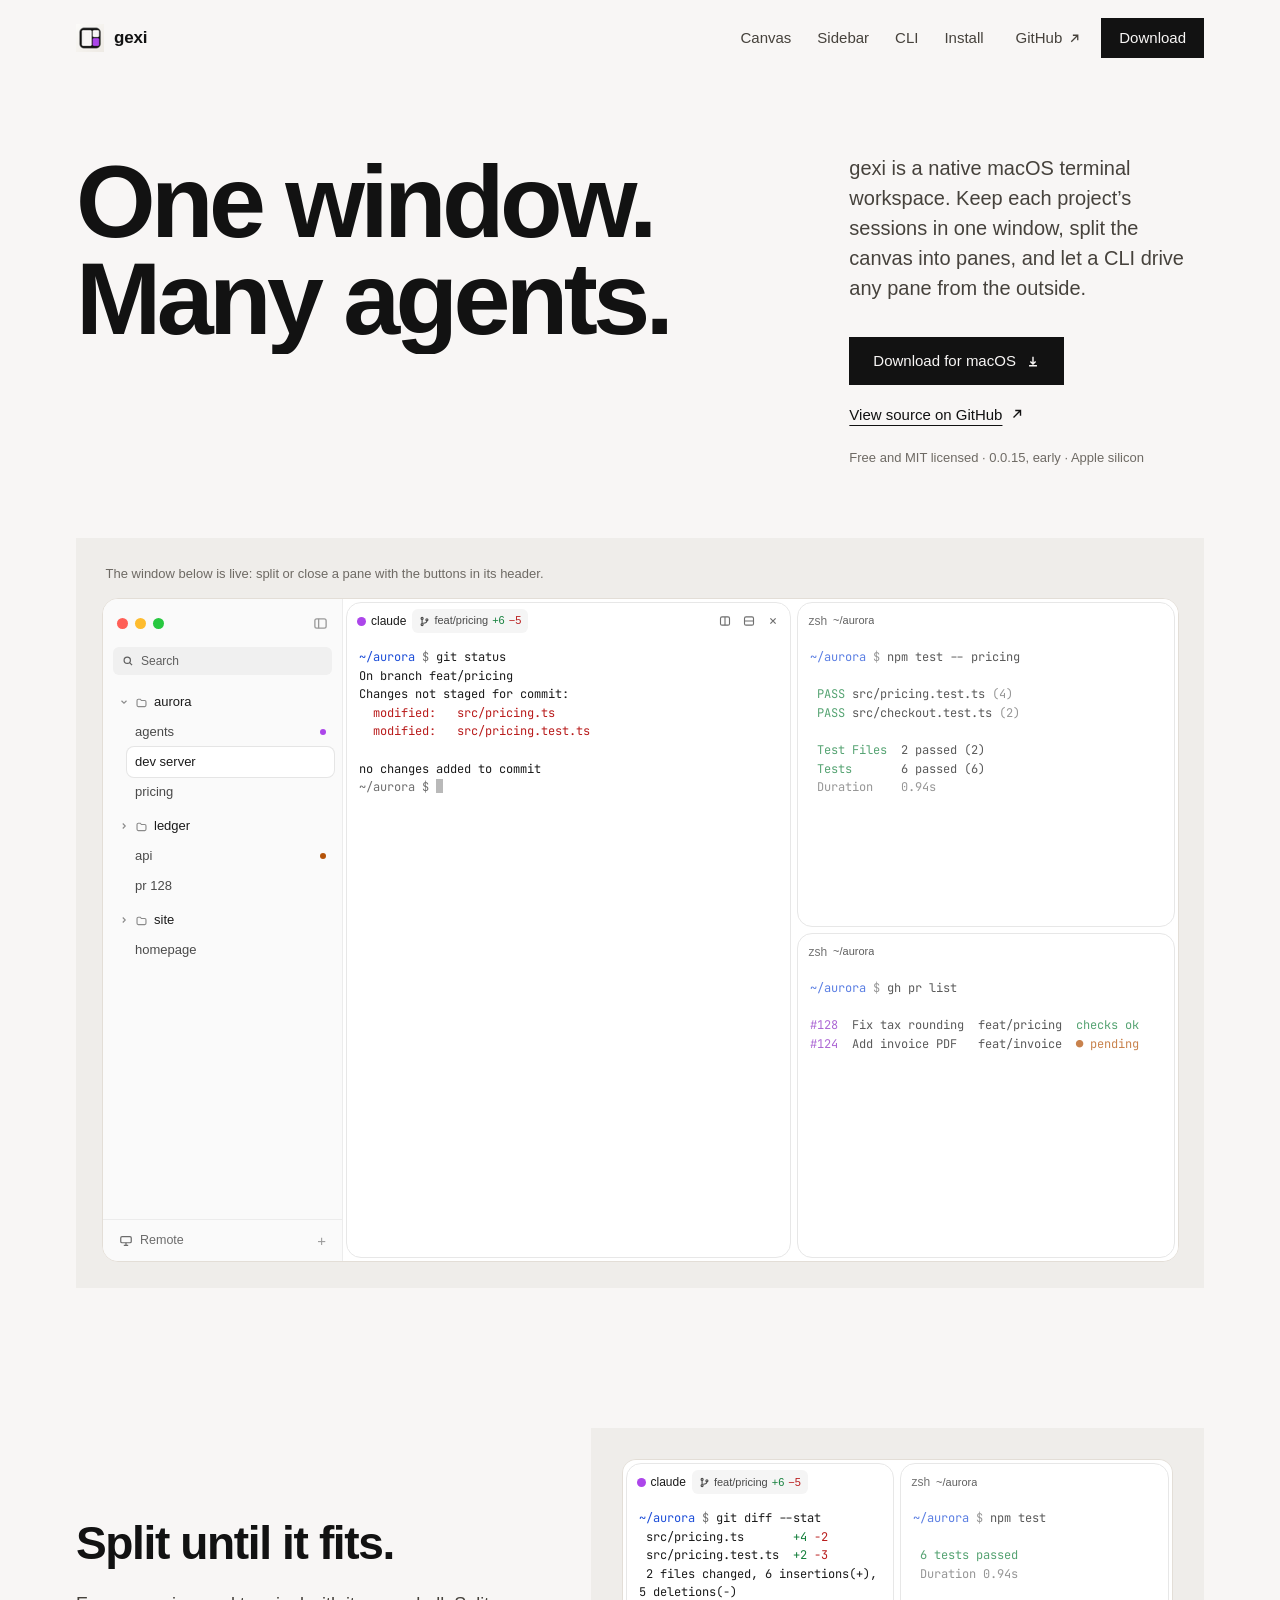
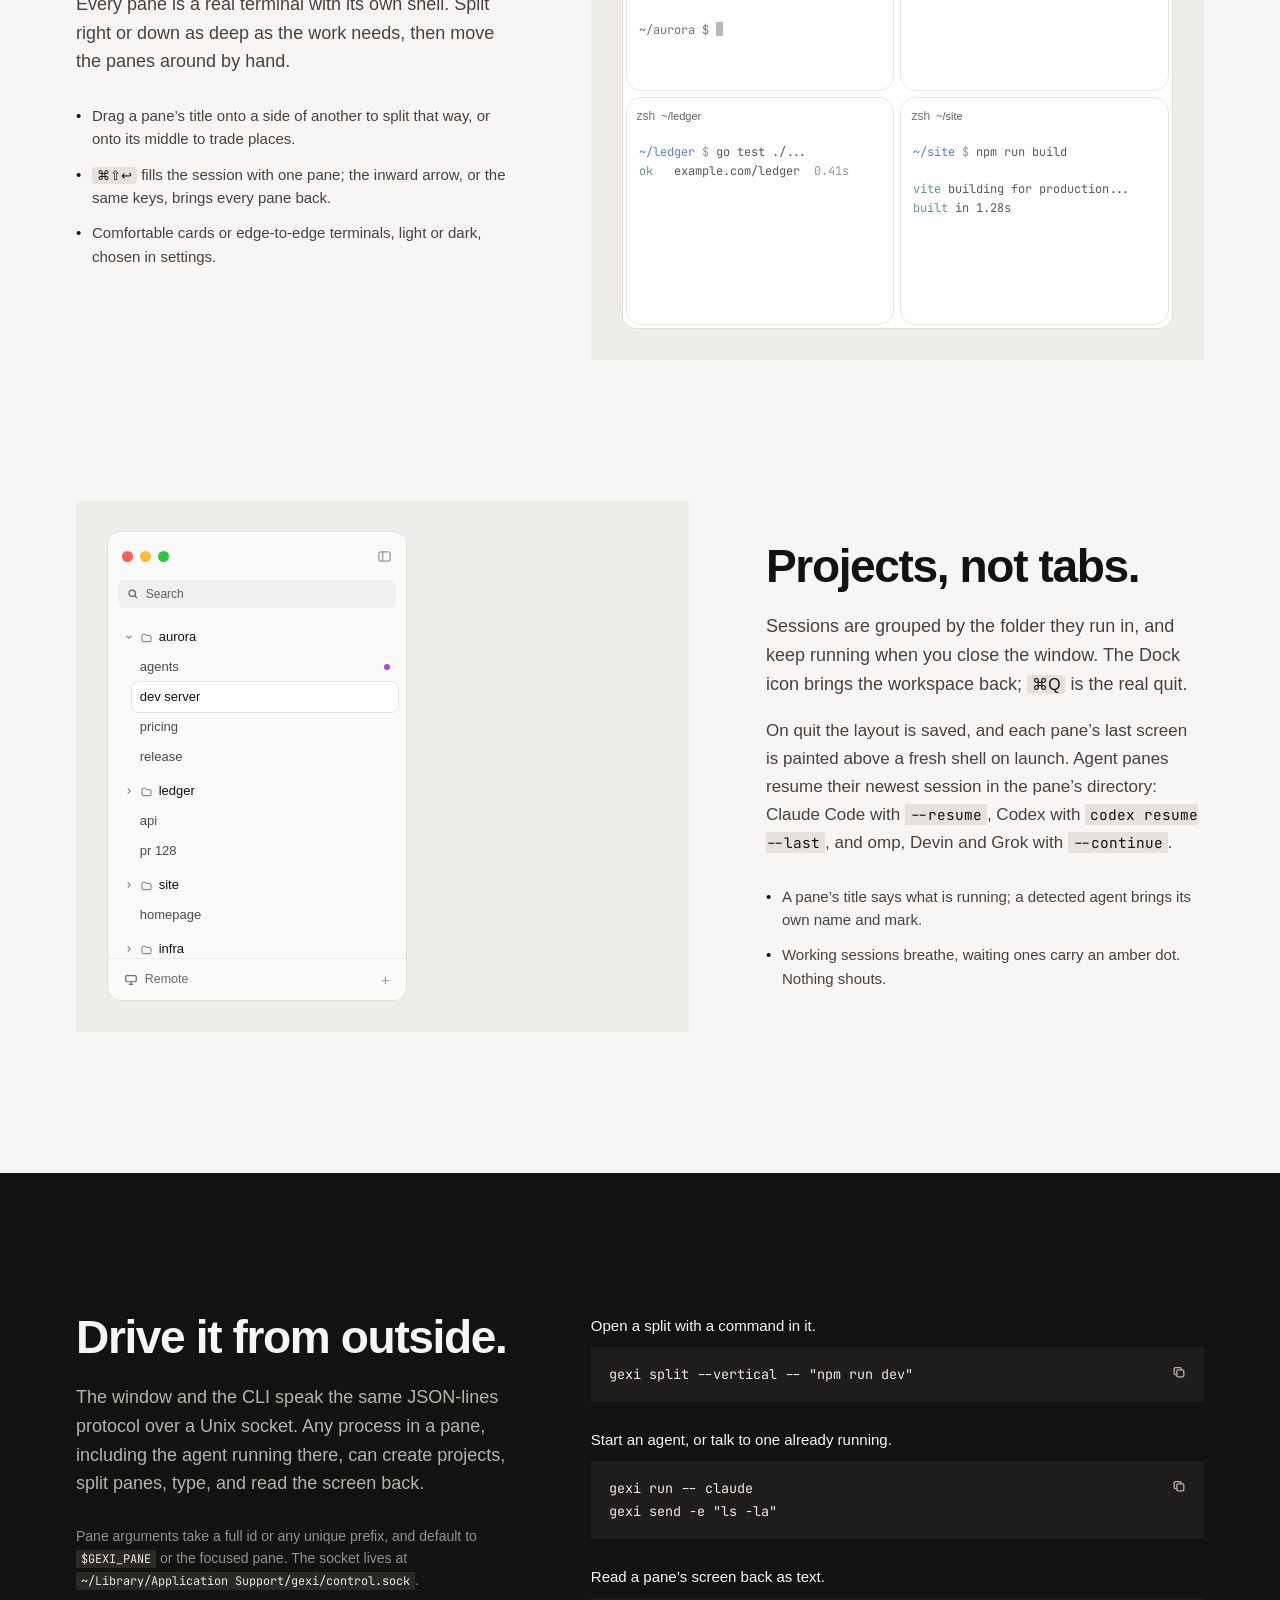
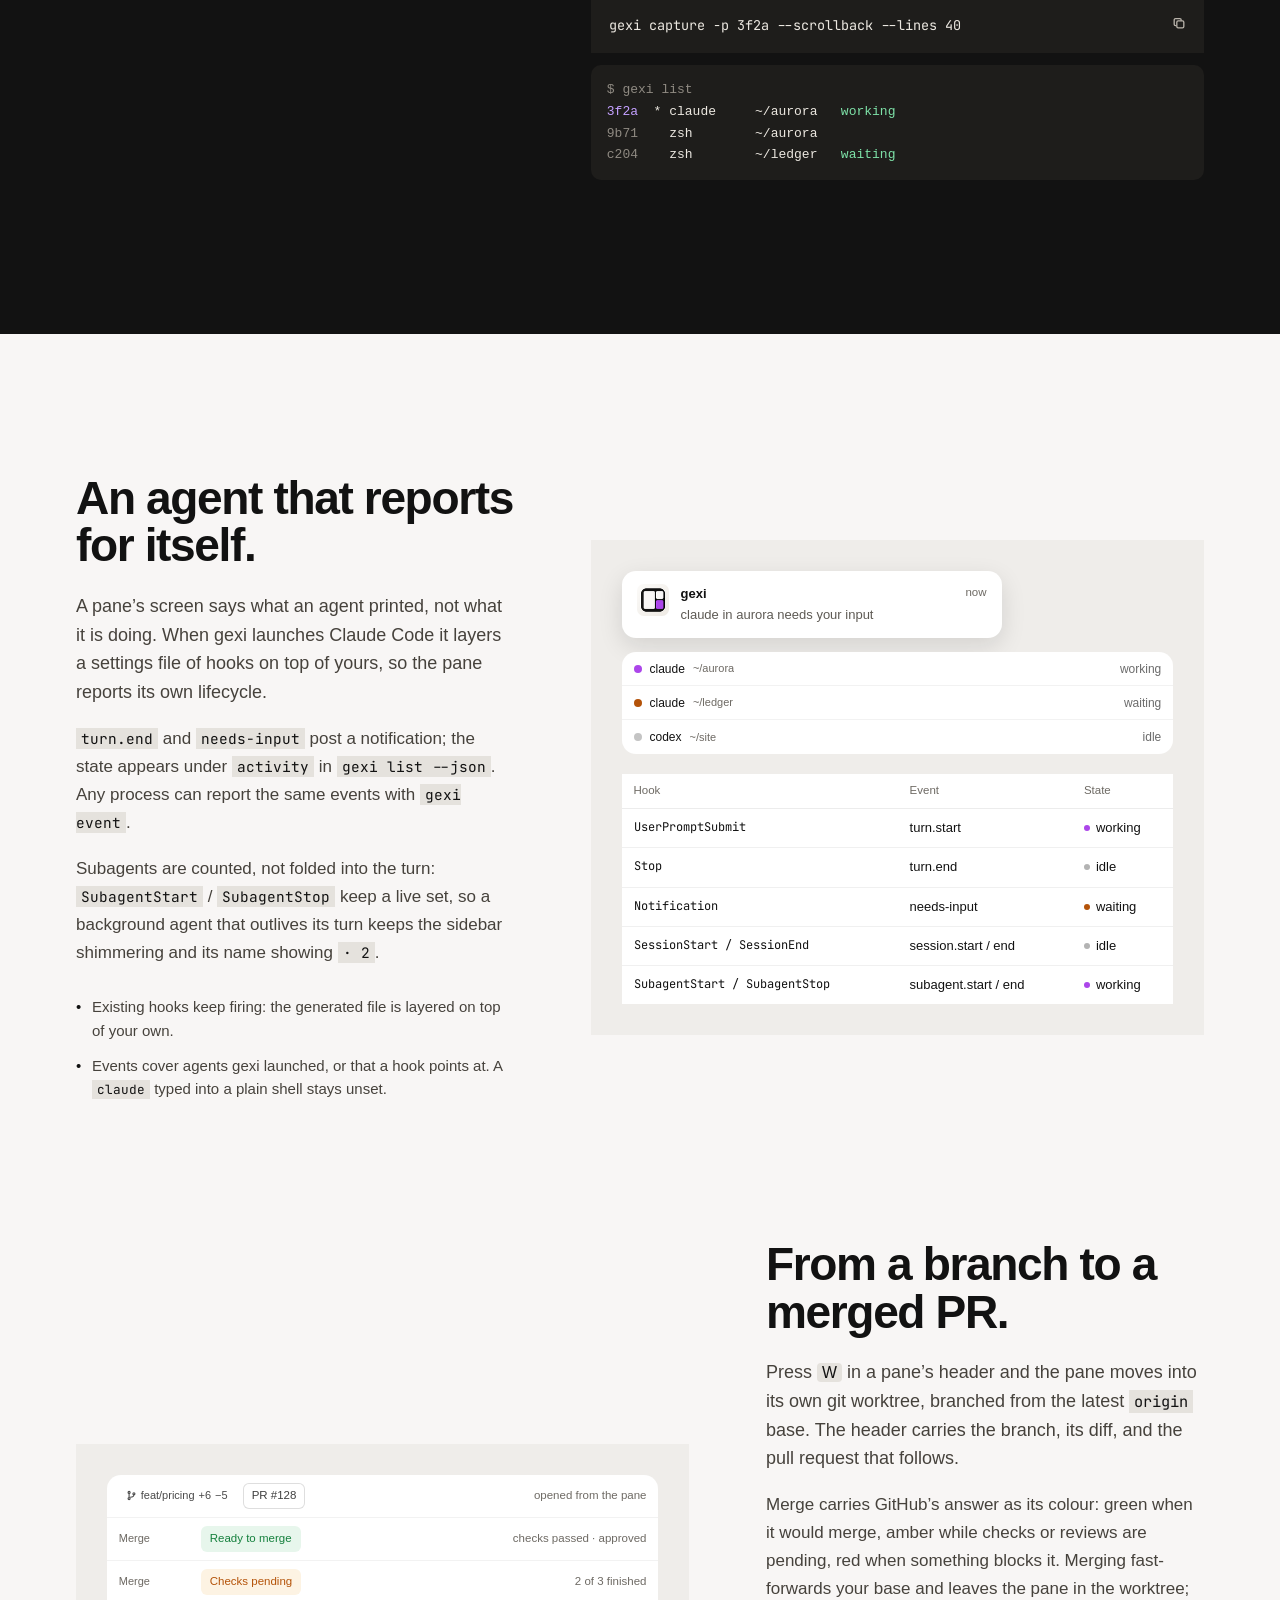
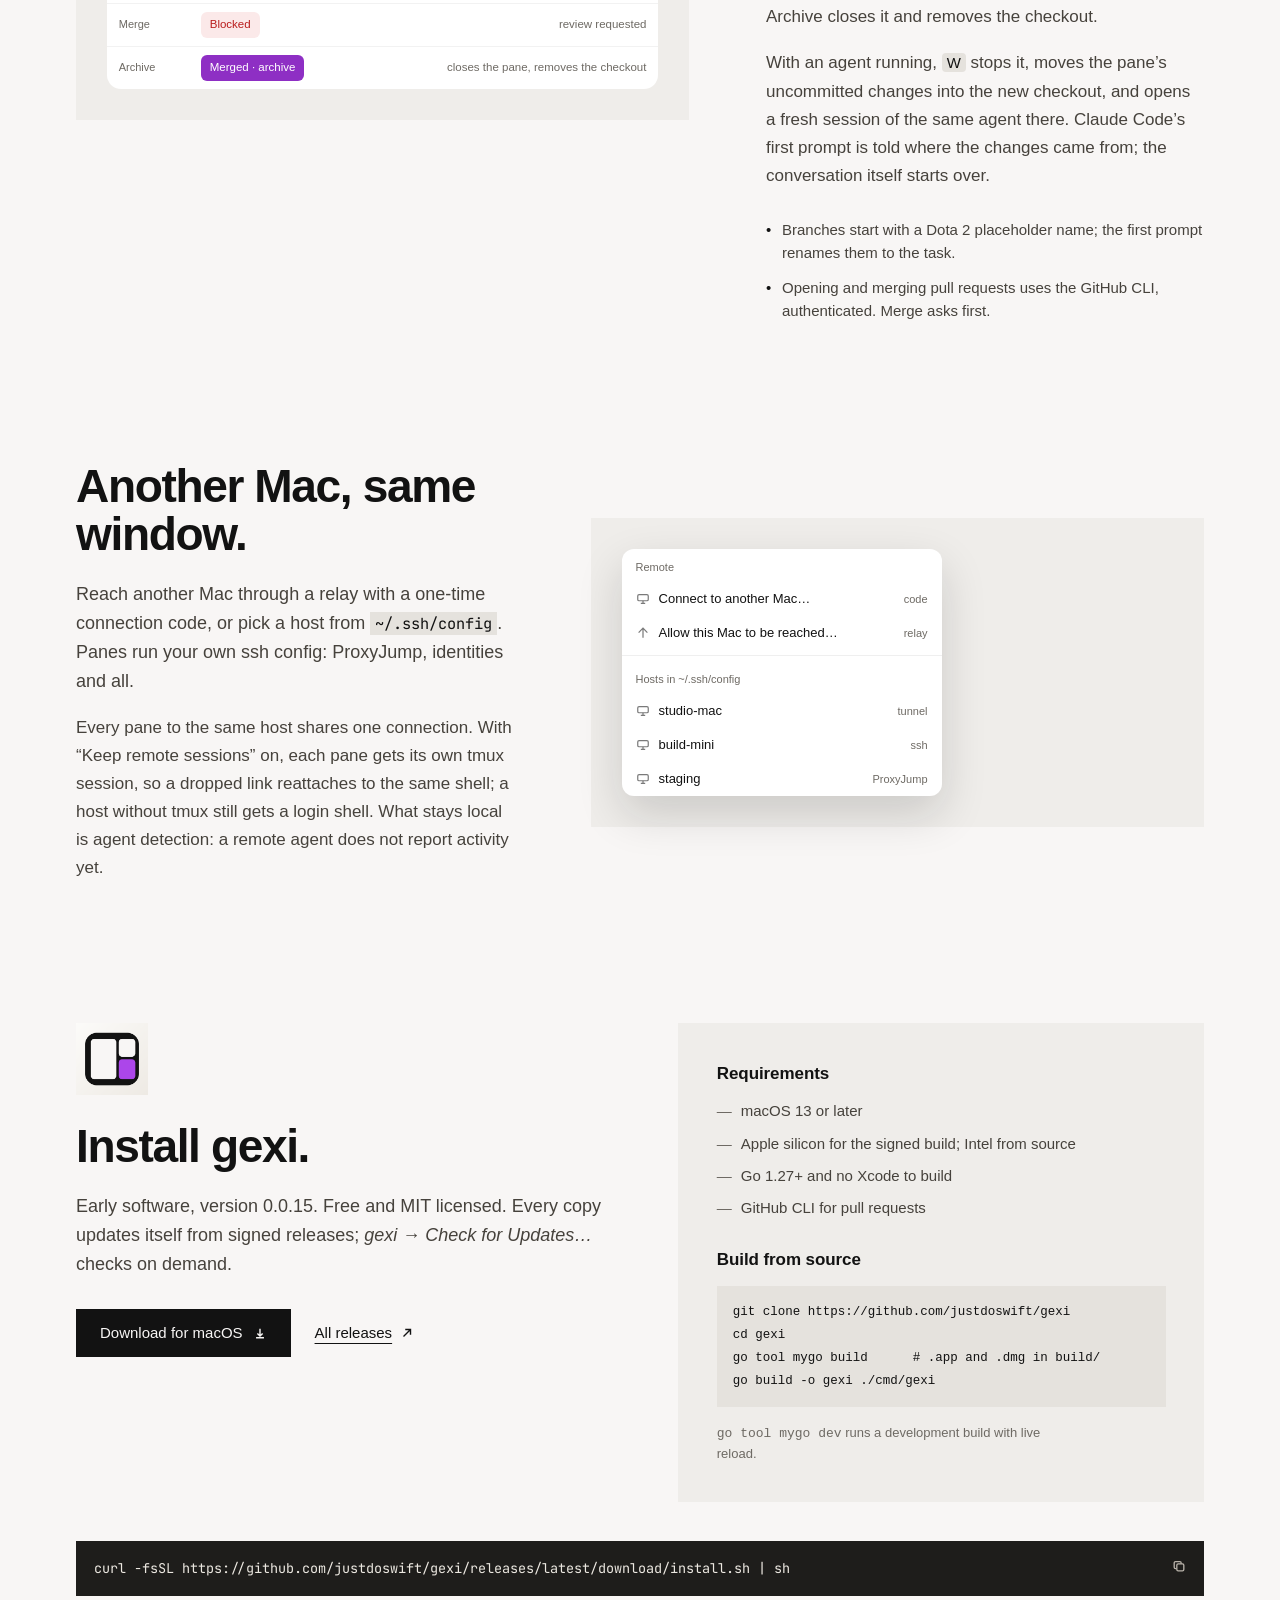
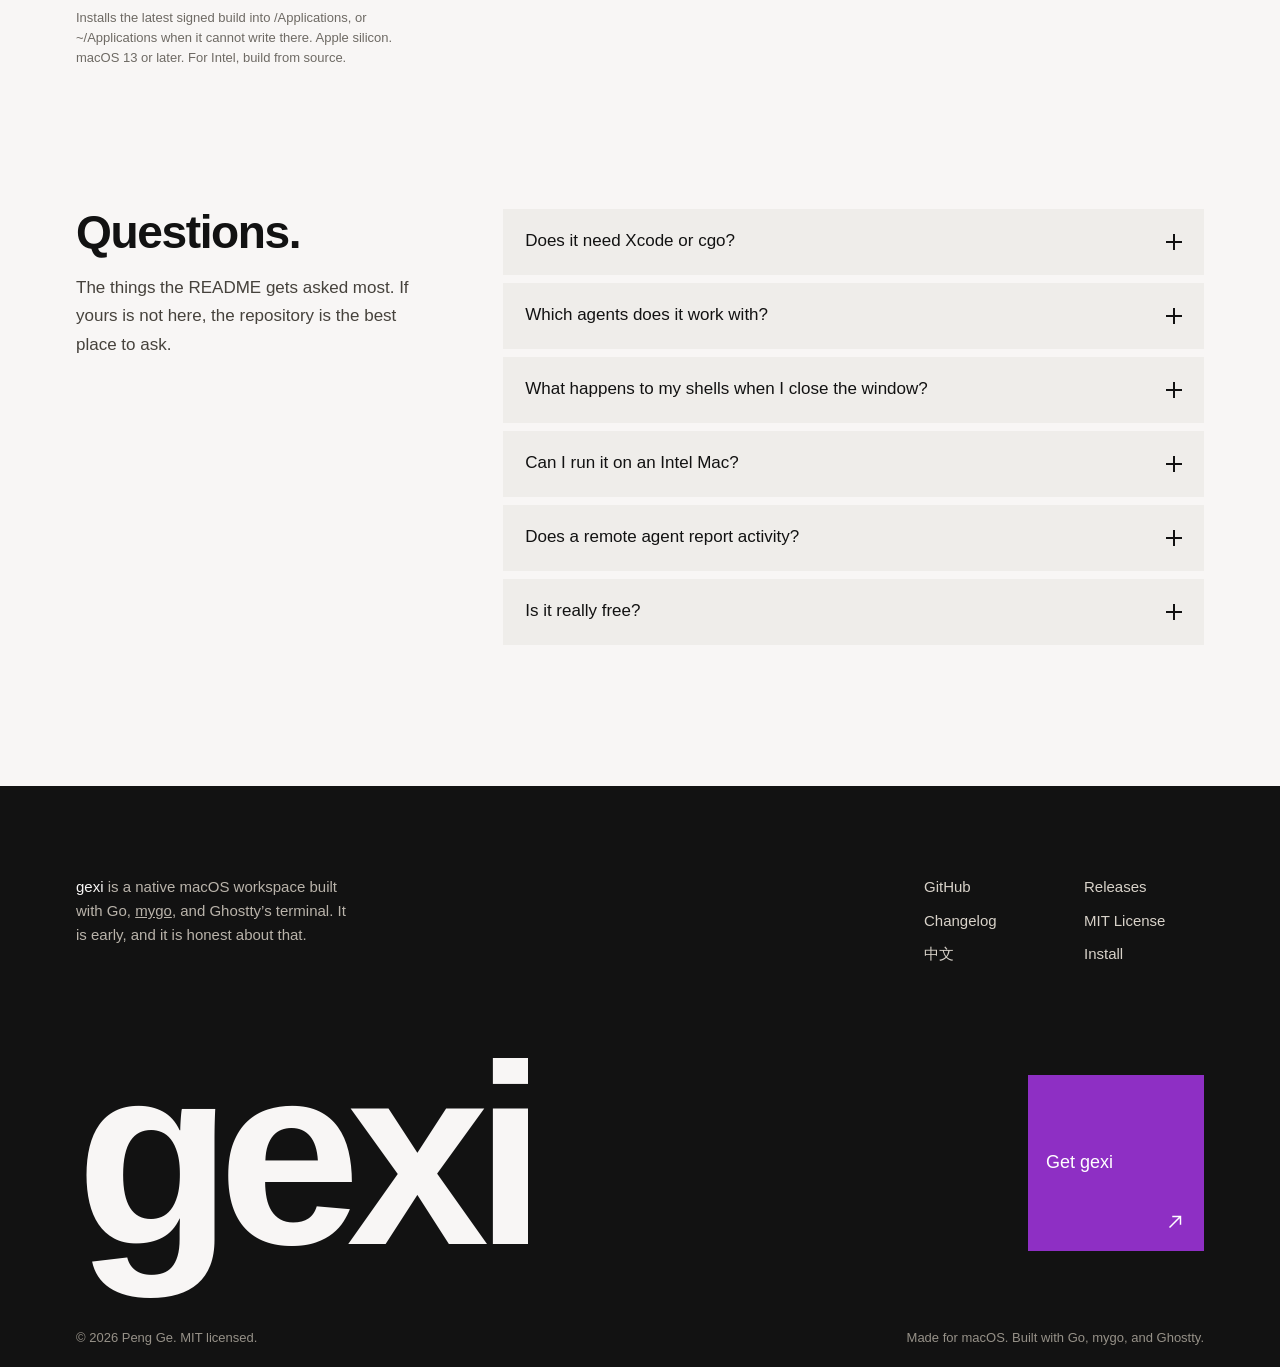
==== commit 4490ae83: "Track running subagents per pane and show count in sidebar" ====
--- a/docs/index.html
+++ b/docs/index.html
@@ -313,6 +313,7 @@
         <h2>An agent that reports for itself.</h2>
         <p class="lead">A pane’s screen says what an agent printed, not what it is doing. When gexi launches Claude Code it layers a settings file of hooks on top of yours, so the pane reports its own lifecycle.</p>
         <p class="body"><code>turn.end</code> and <code>needs-input</code> post a notification; the state appears under <code>activity</code> in <code>gexi list --json</code>. Any process can report the same events with <code>gexi event</code>.</p>
+        <p class="body">Subagents are counted, not folded into the turn: <code>SubagentStart</code> / <code>SubagentStop</code> keep a live set, so a background agent that outlives its turn keeps the sidebar shimmering and its name showing <code>· 2</code>.</p>
         <ul class="feature-points">
           <li>Existing hooks keep firing: the generated file is layered on top of your own.</li>
           <li>Events cover agents gexi launched, or that a hook points at. A <code>claude</code> typed into a plain shell stays unset.</li>
@@ -341,6 +342,7 @@
               <tr><td><code>Stop</code></td><td>turn.end</td><td class="state state--idle"><i></i>idle</td></tr>
               <tr><td><code>Notification</code></td><td>needs-input</td><td class="state state--wait"><i></i>waiting</td></tr>
               <tr><td><code>SessionStart / SessionEnd</code></td><td>session.start / end</td><td class="state state--idle"><i></i>idle</td></tr>
+              <tr><td><code>SubagentStart / SubagentStop</code></td><td>subagent.start / end</td><td class="state state--work"><i></i>working</td></tr>
             </tbody>
           </table>
         </div>
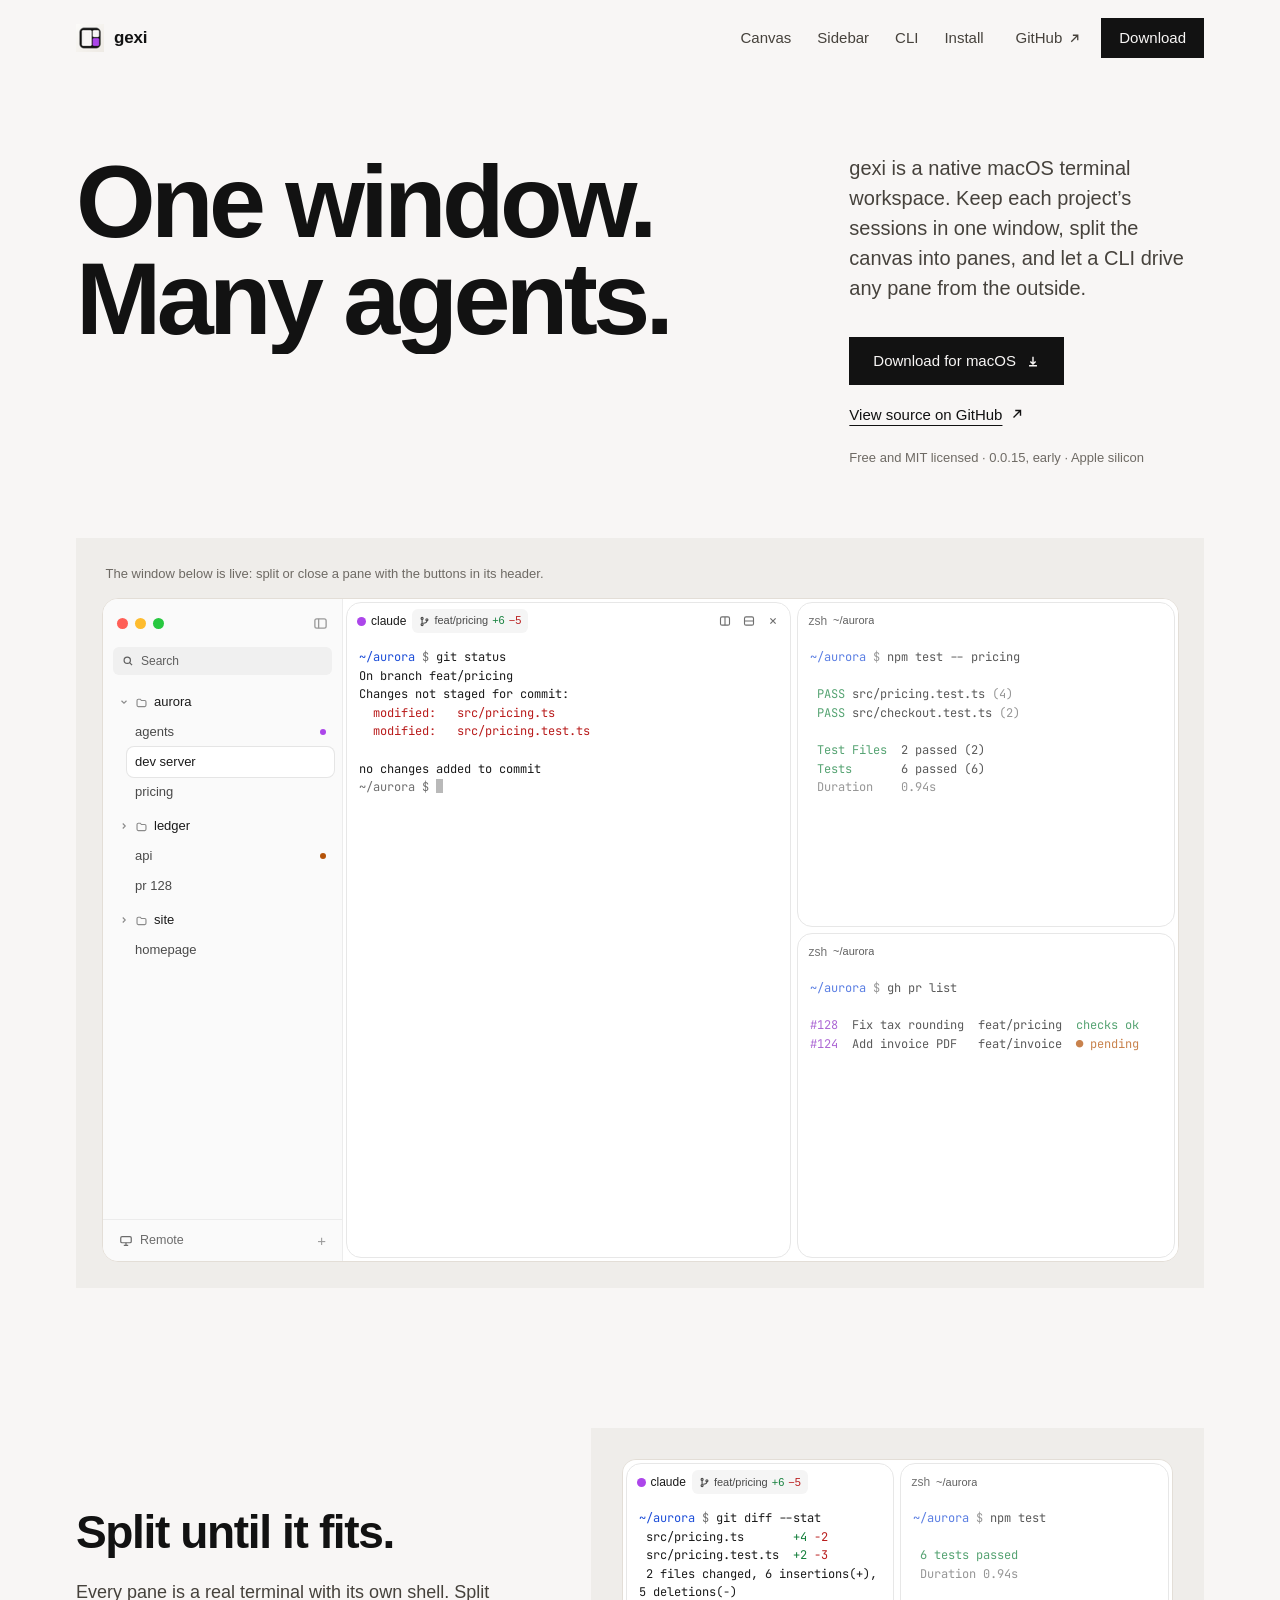
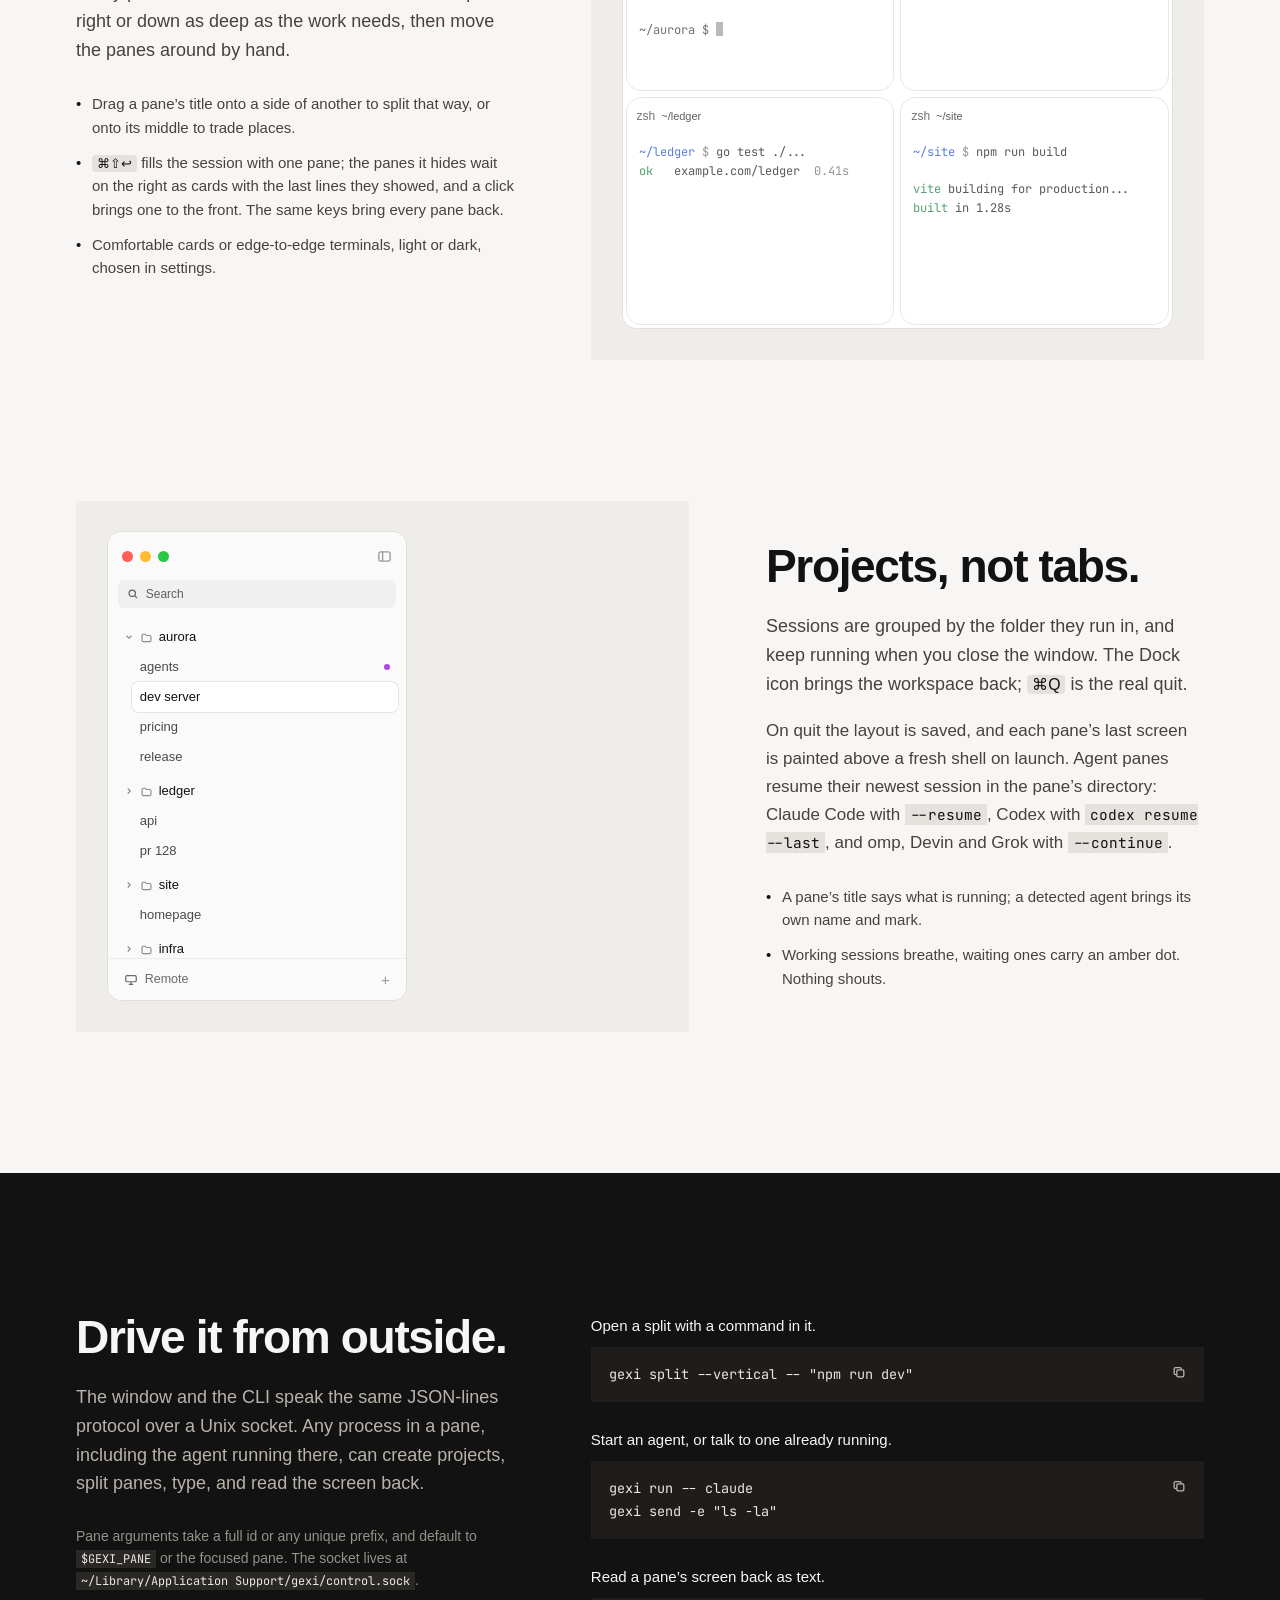
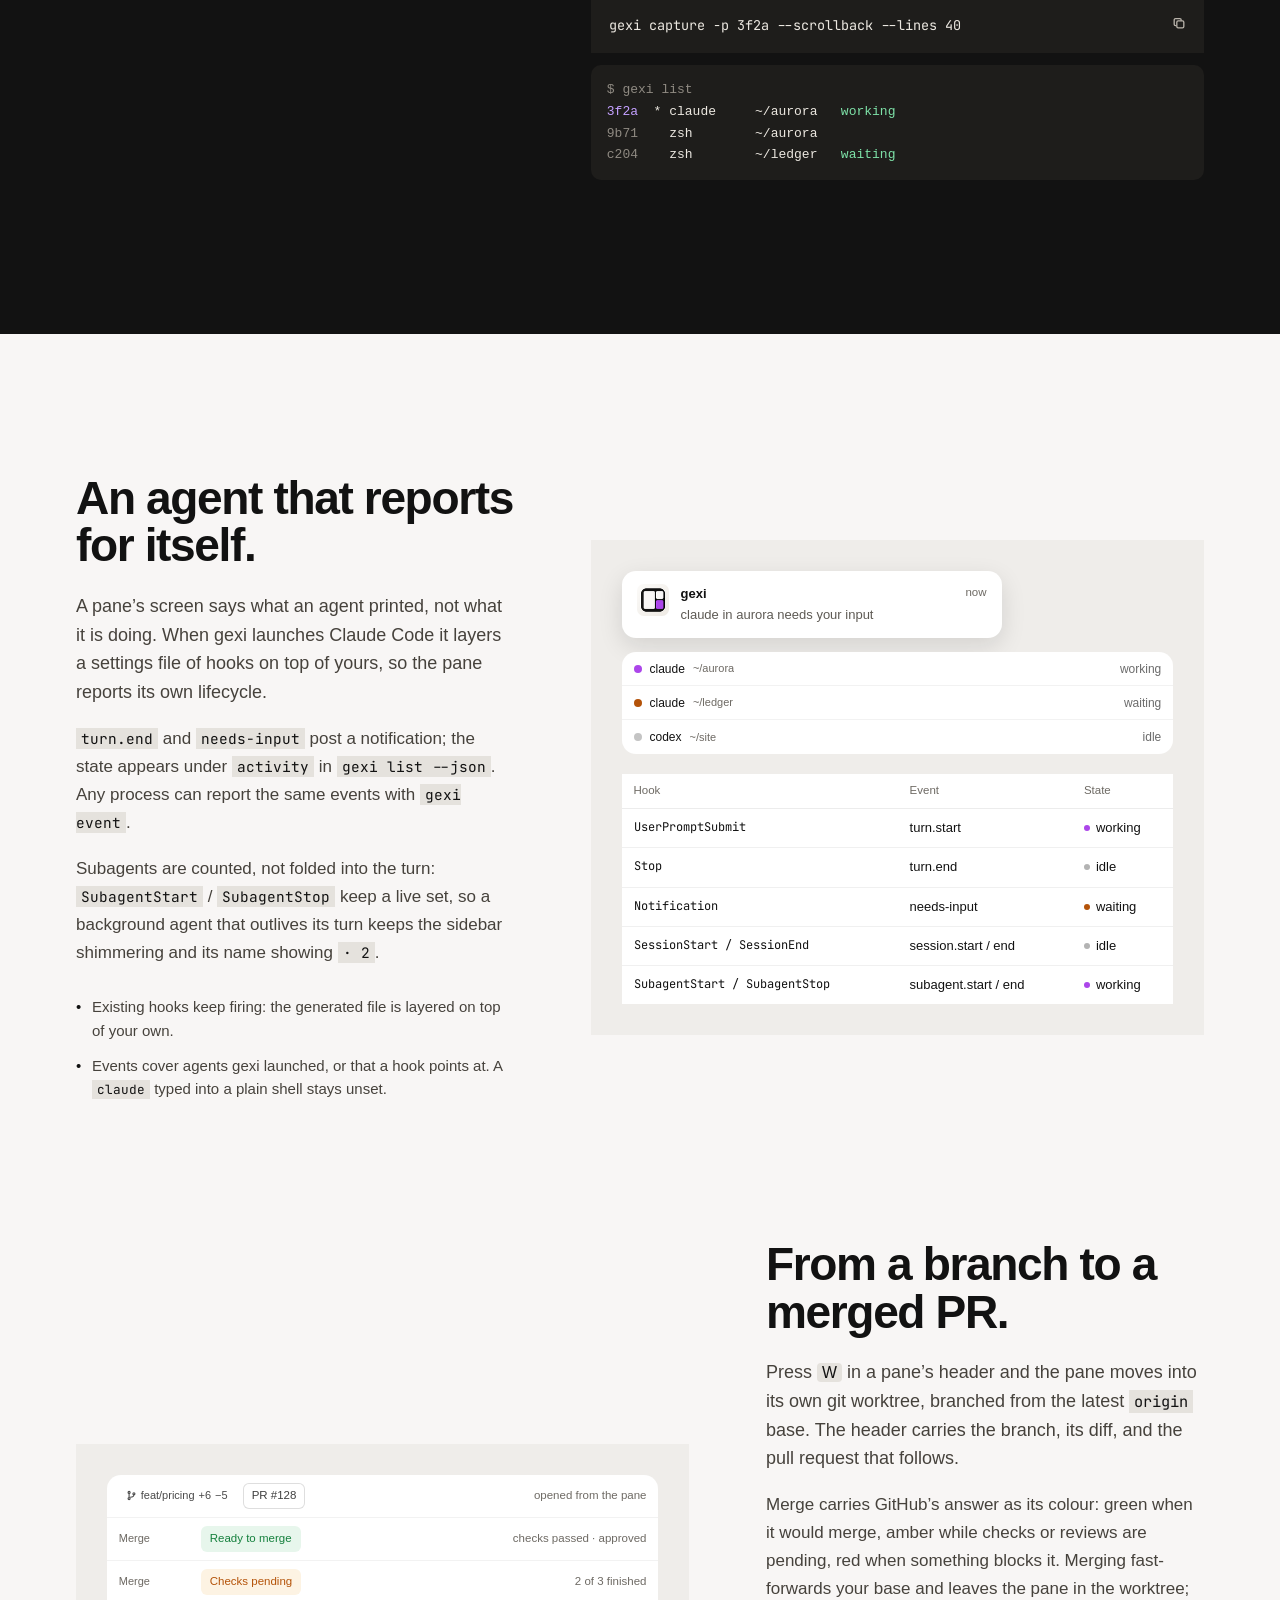
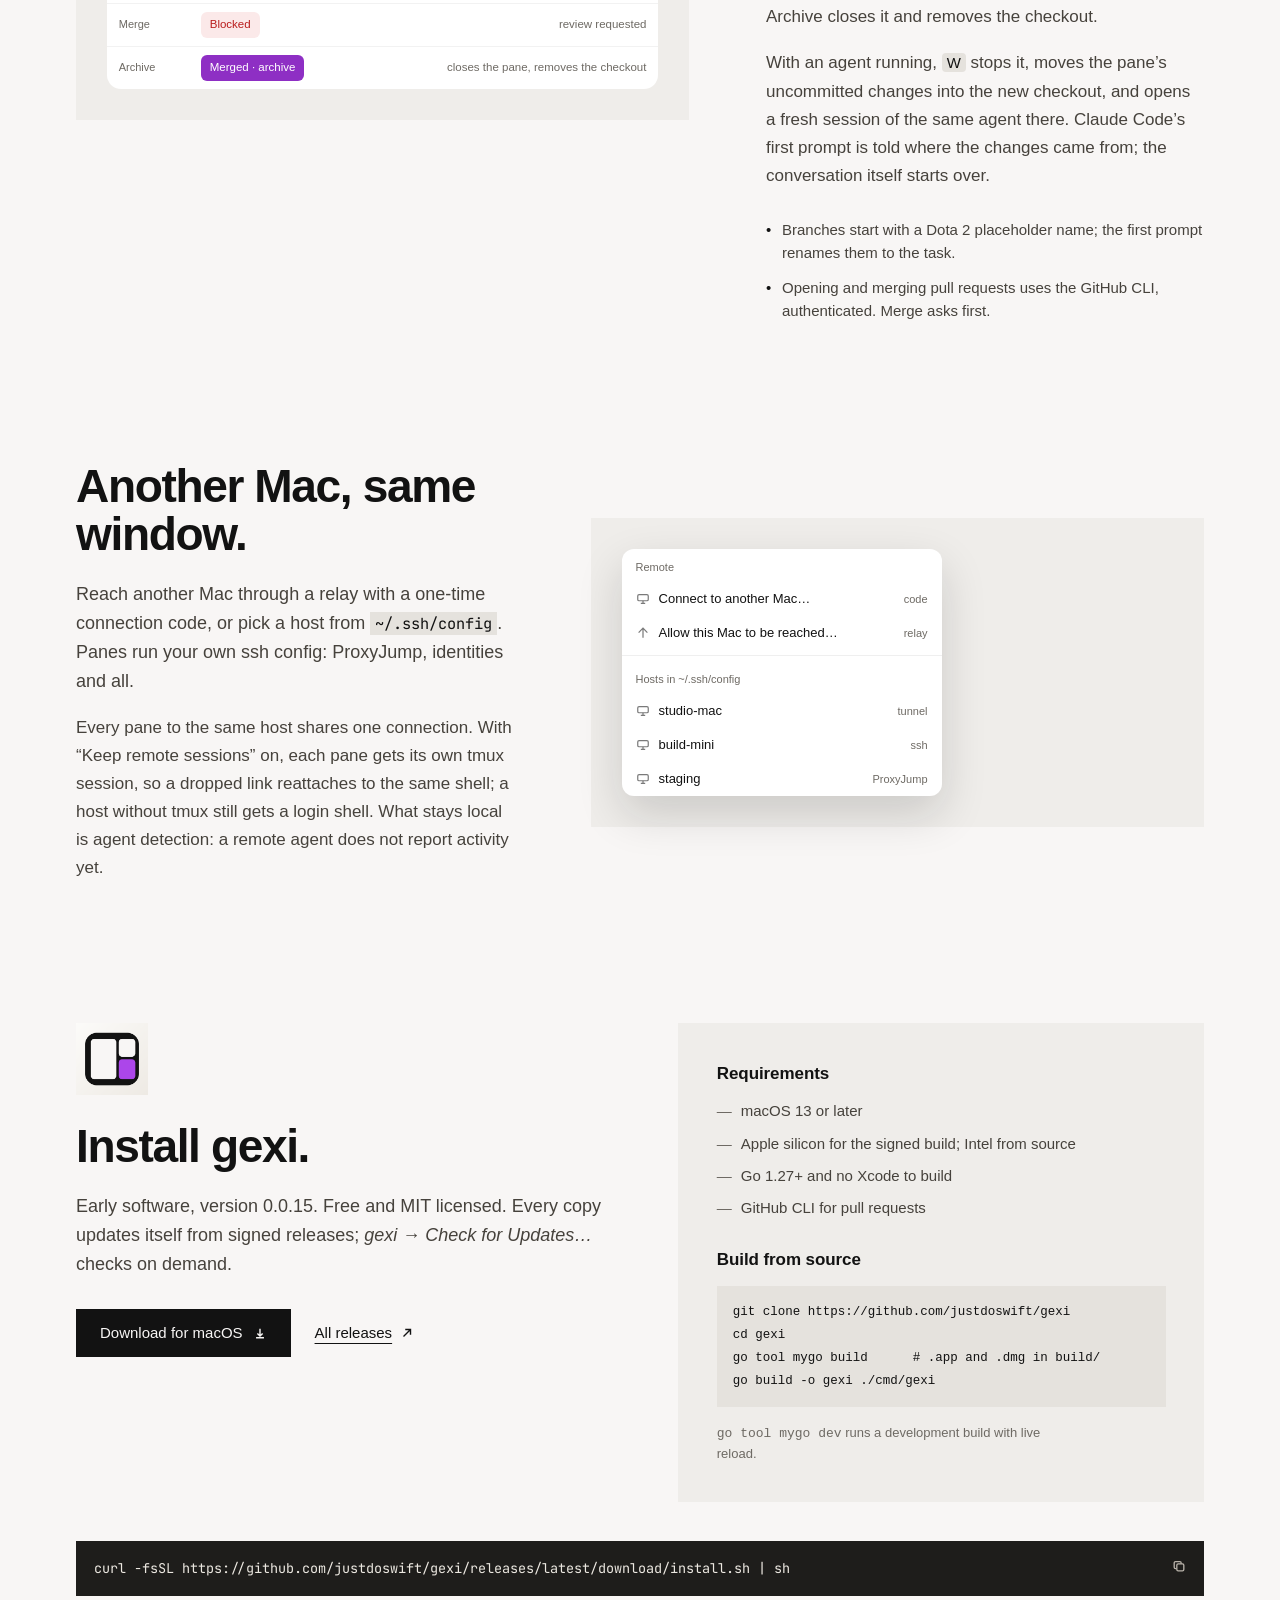
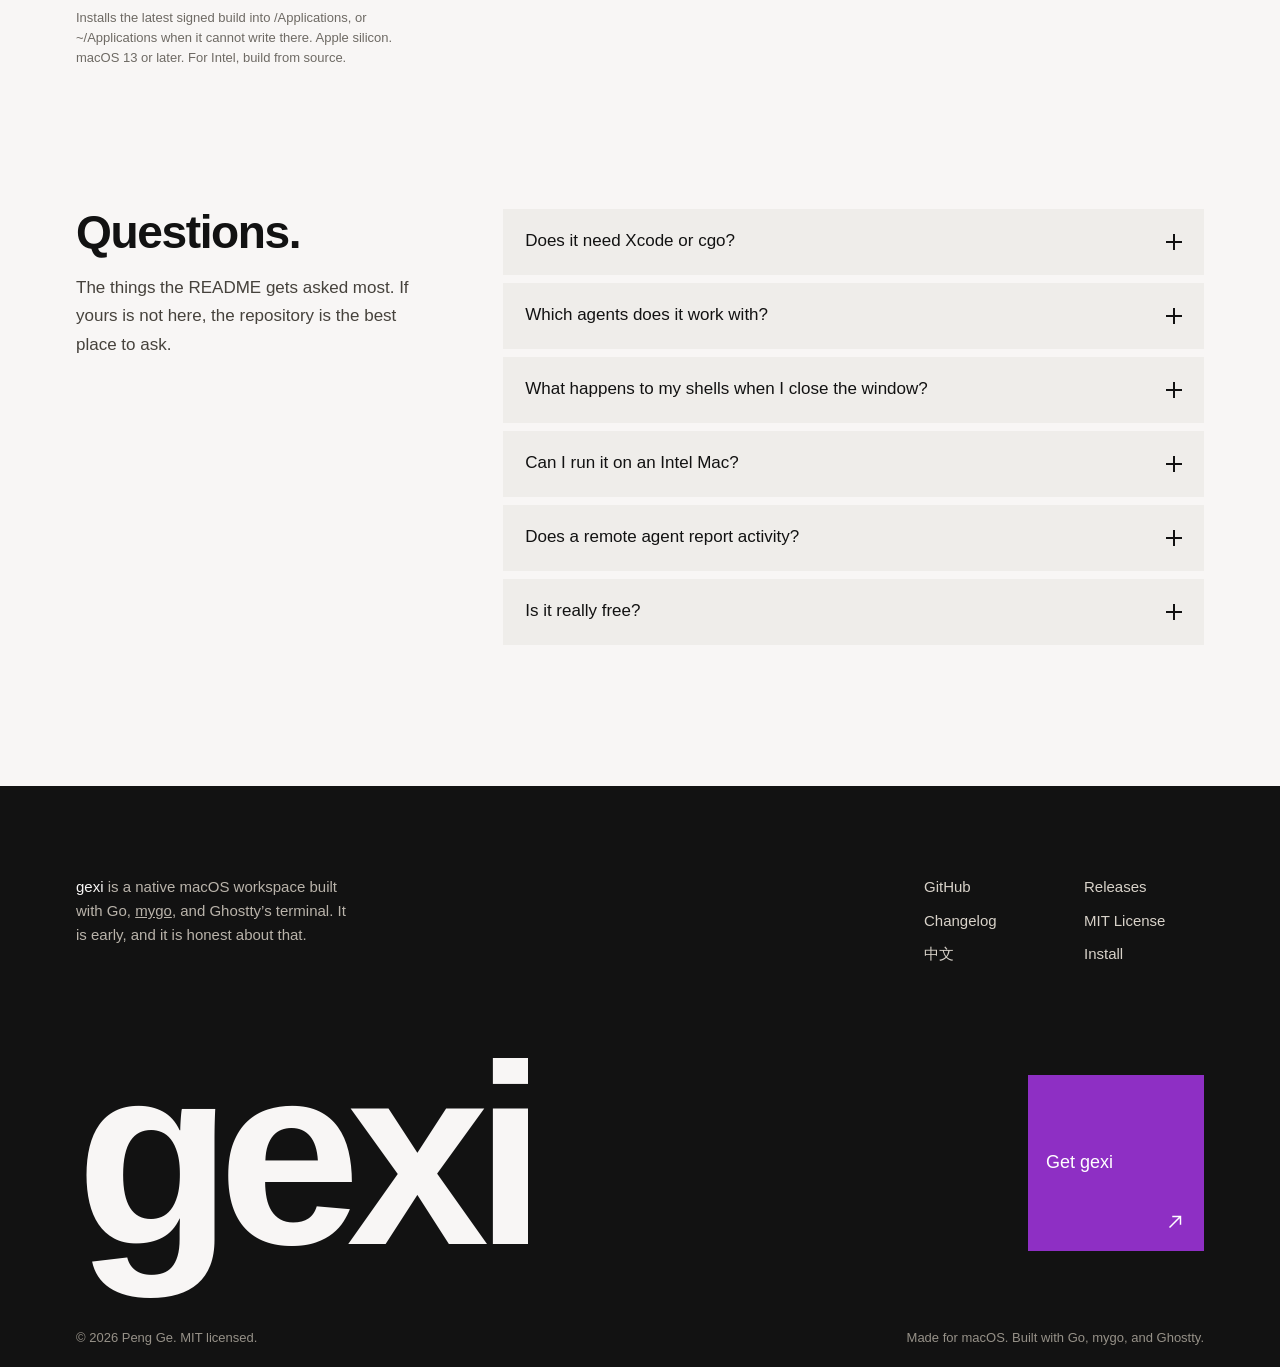
==== commit d3b0521a: "Add a stage rail of hidden panes when a pane zooms" ====
--- a/docs/index.html
+++ b/docs/index.html
@@ -178,7 +178,7 @@
         <p class="lead">Every pane is a real terminal with its own shell. Split right or down as deep as the work needs, then move the panes around by hand.</p>
         <ul class="feature-points">
           <li>Drag a pane’s title onto a side of another to split that way, or onto its middle to trade places.</li>
-          <li><span><kbd>⌘⇧↩</kbd> fills the session with one pane; the inward arrow, or the same keys, brings every pane back.</span></li>
+          <li><span><kbd>⌘⇧↩</kbd> fills the session with one pane; the panes it hides wait on the right as cards with the last lines they showed, and a click brings one to the front. The same keys bring every pane back.</span></li>
           <li>Comfortable cards or edge-to-edge terminals, light or dark, chosen in settings.</li>
         </ul>
       </div>
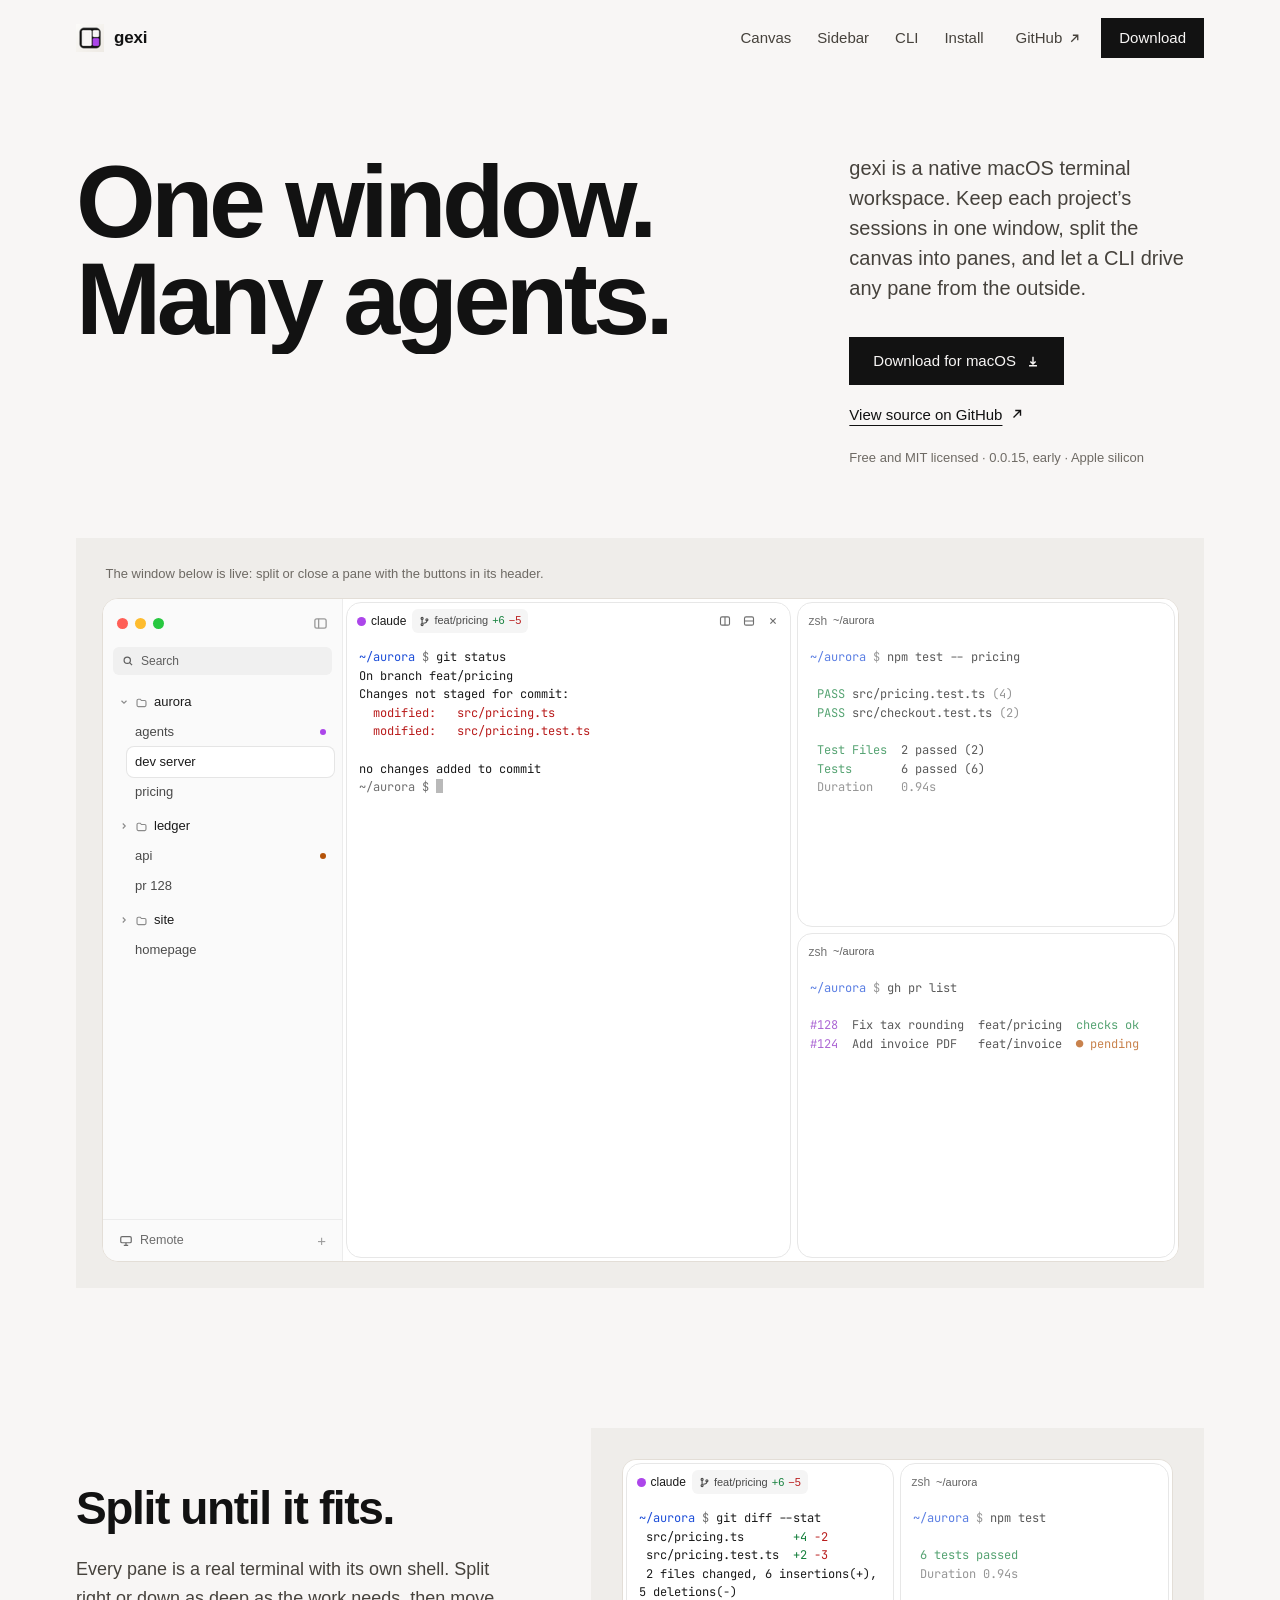
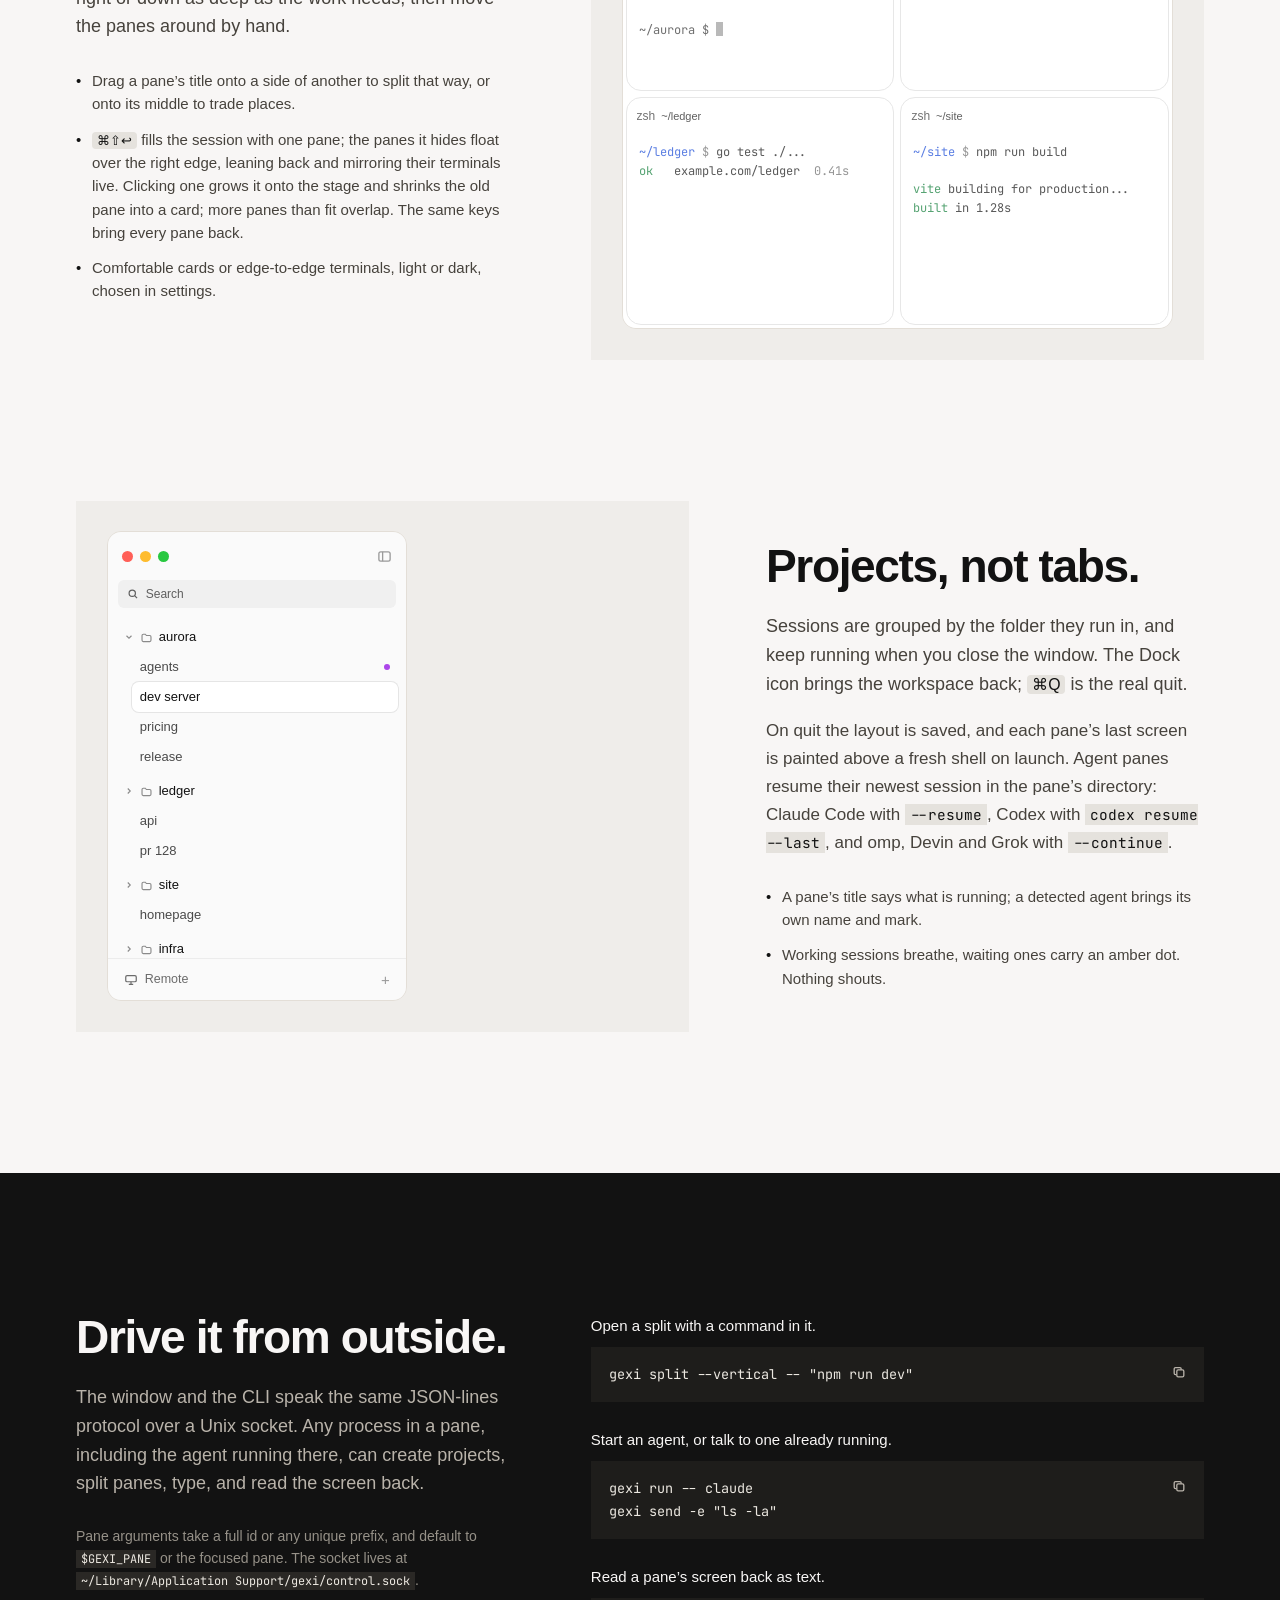
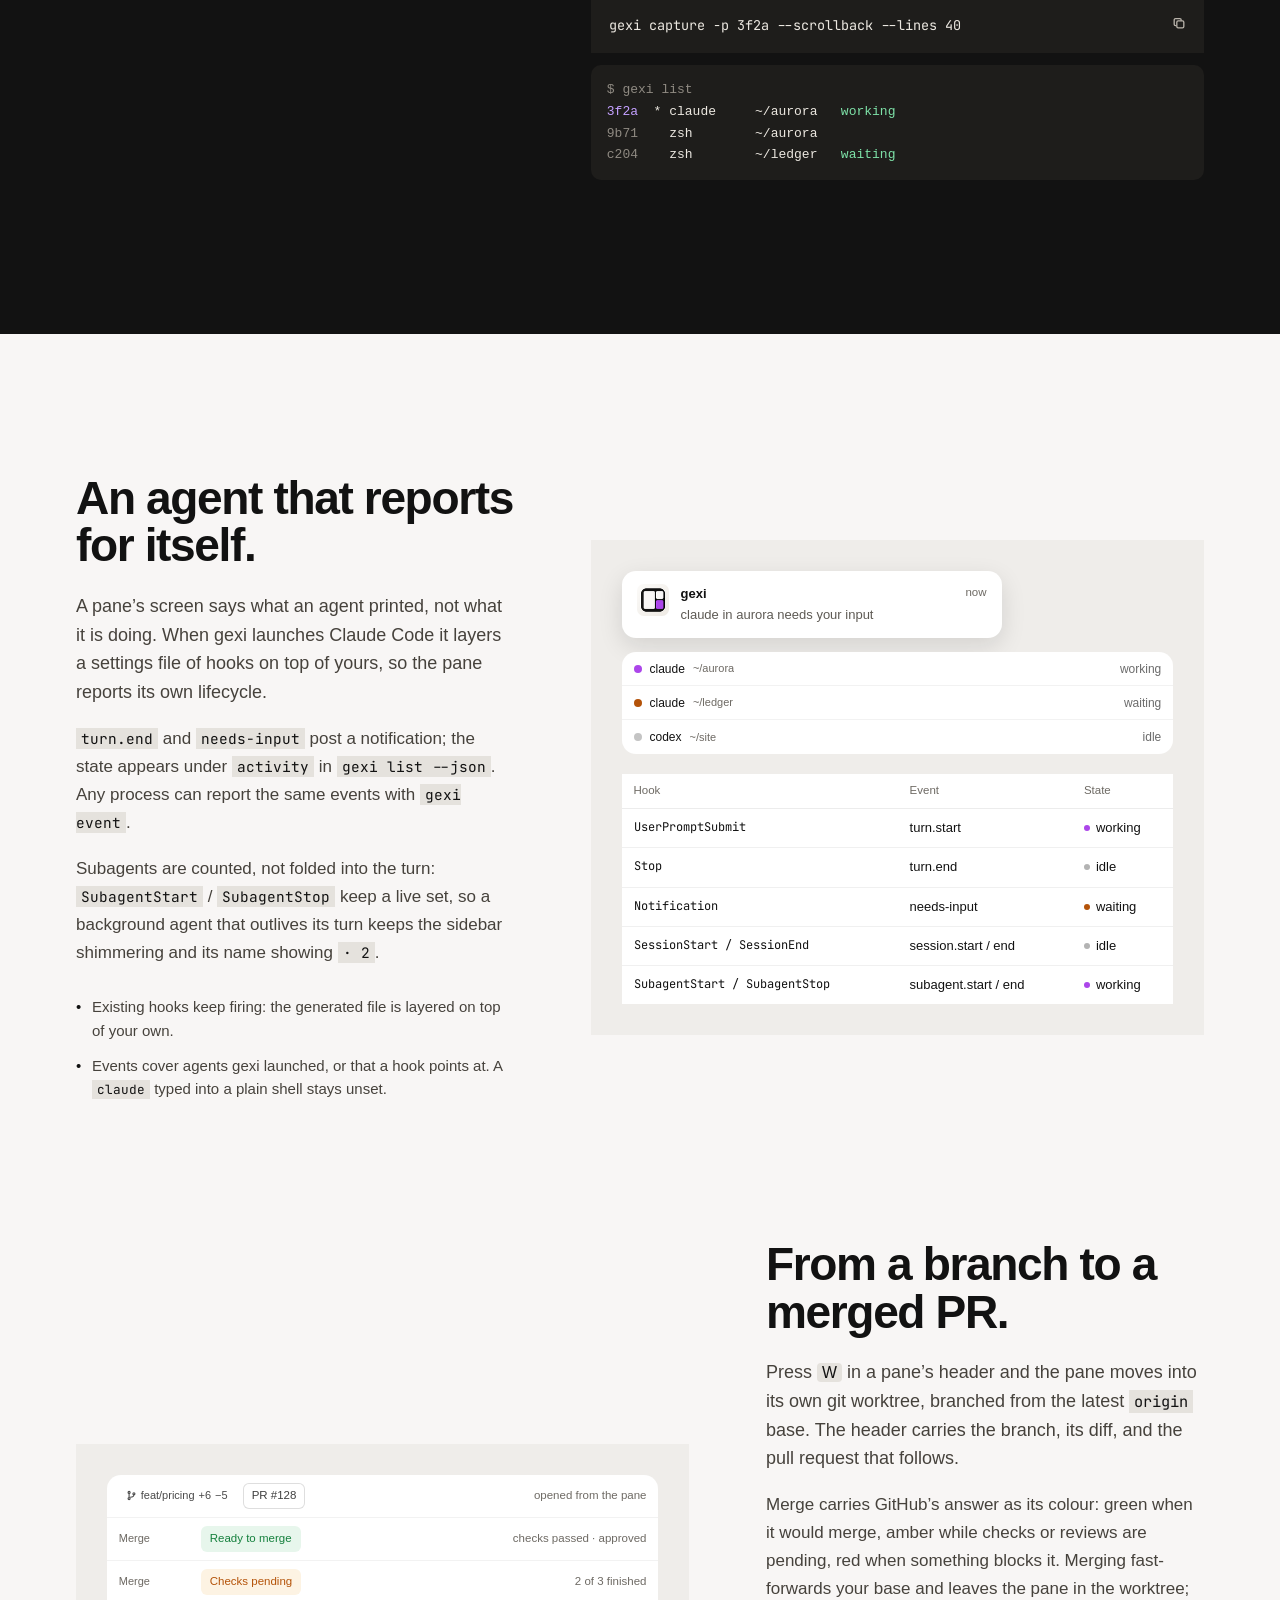
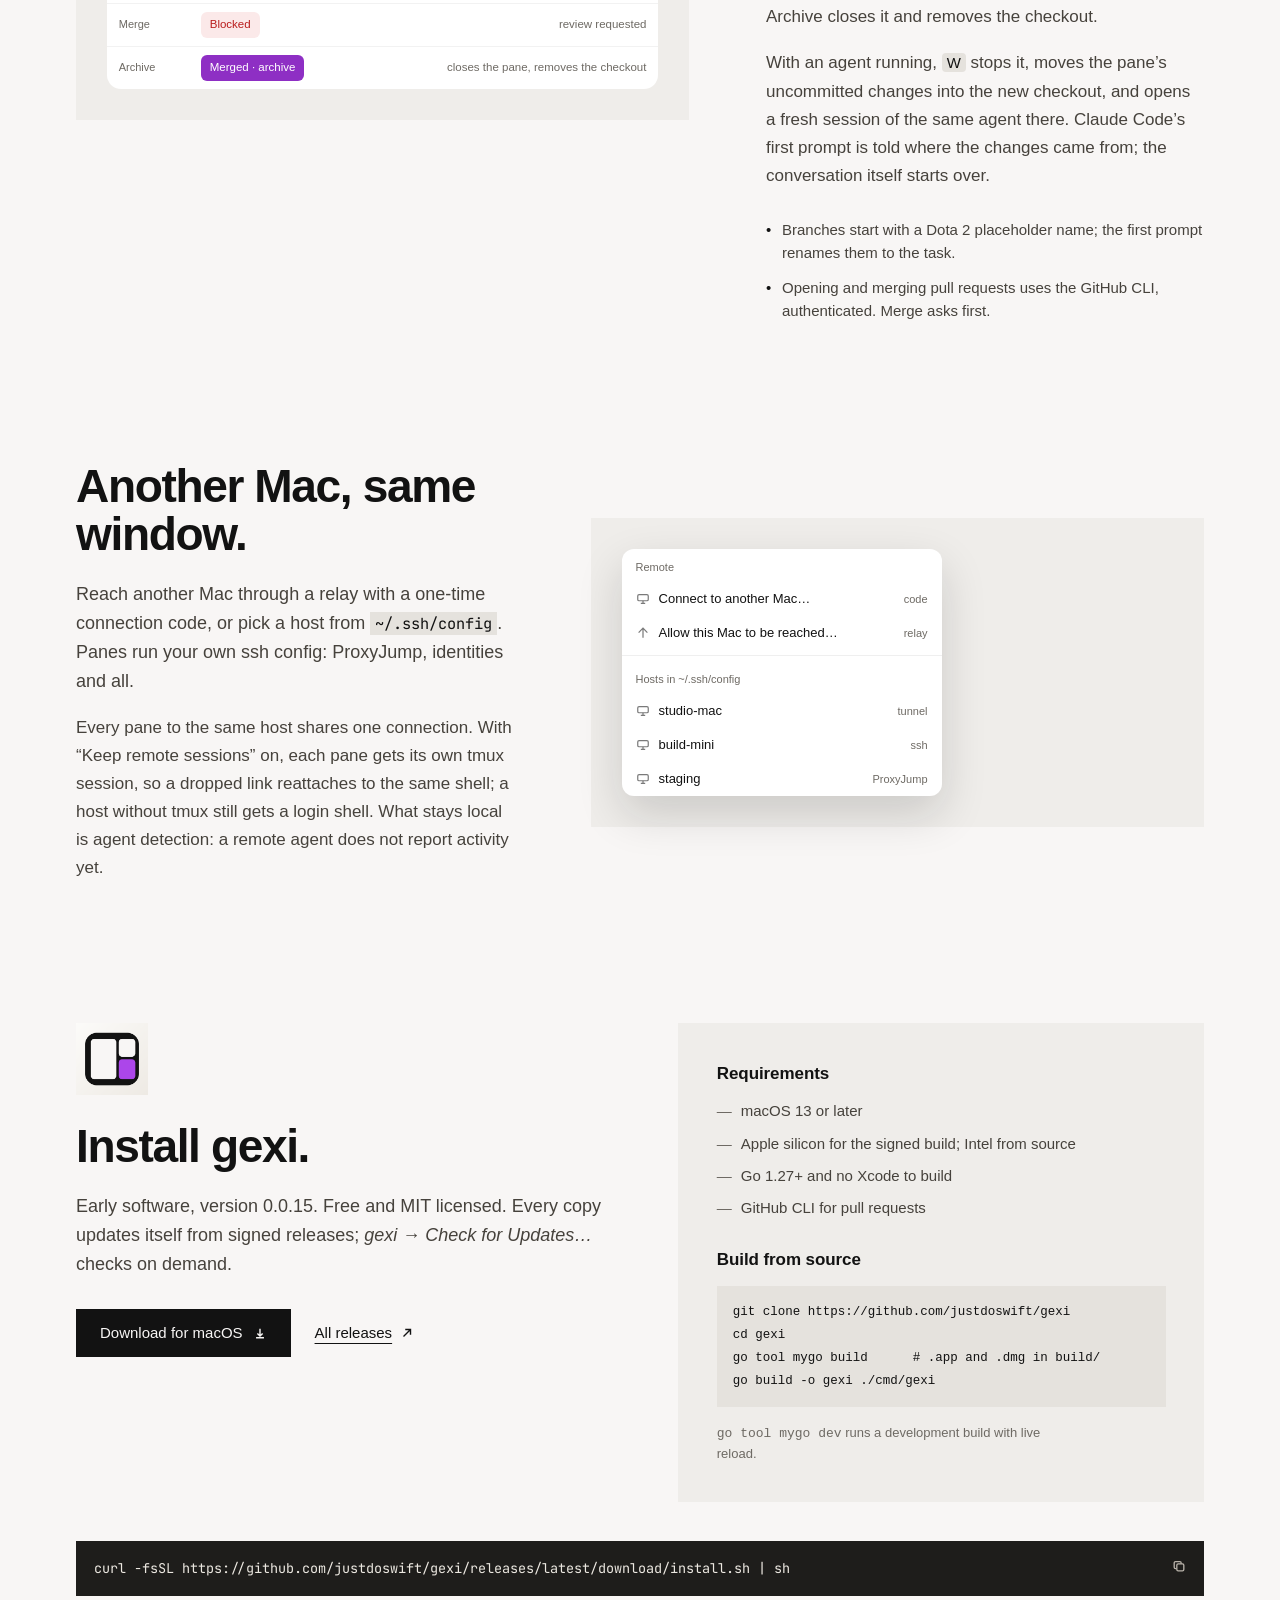
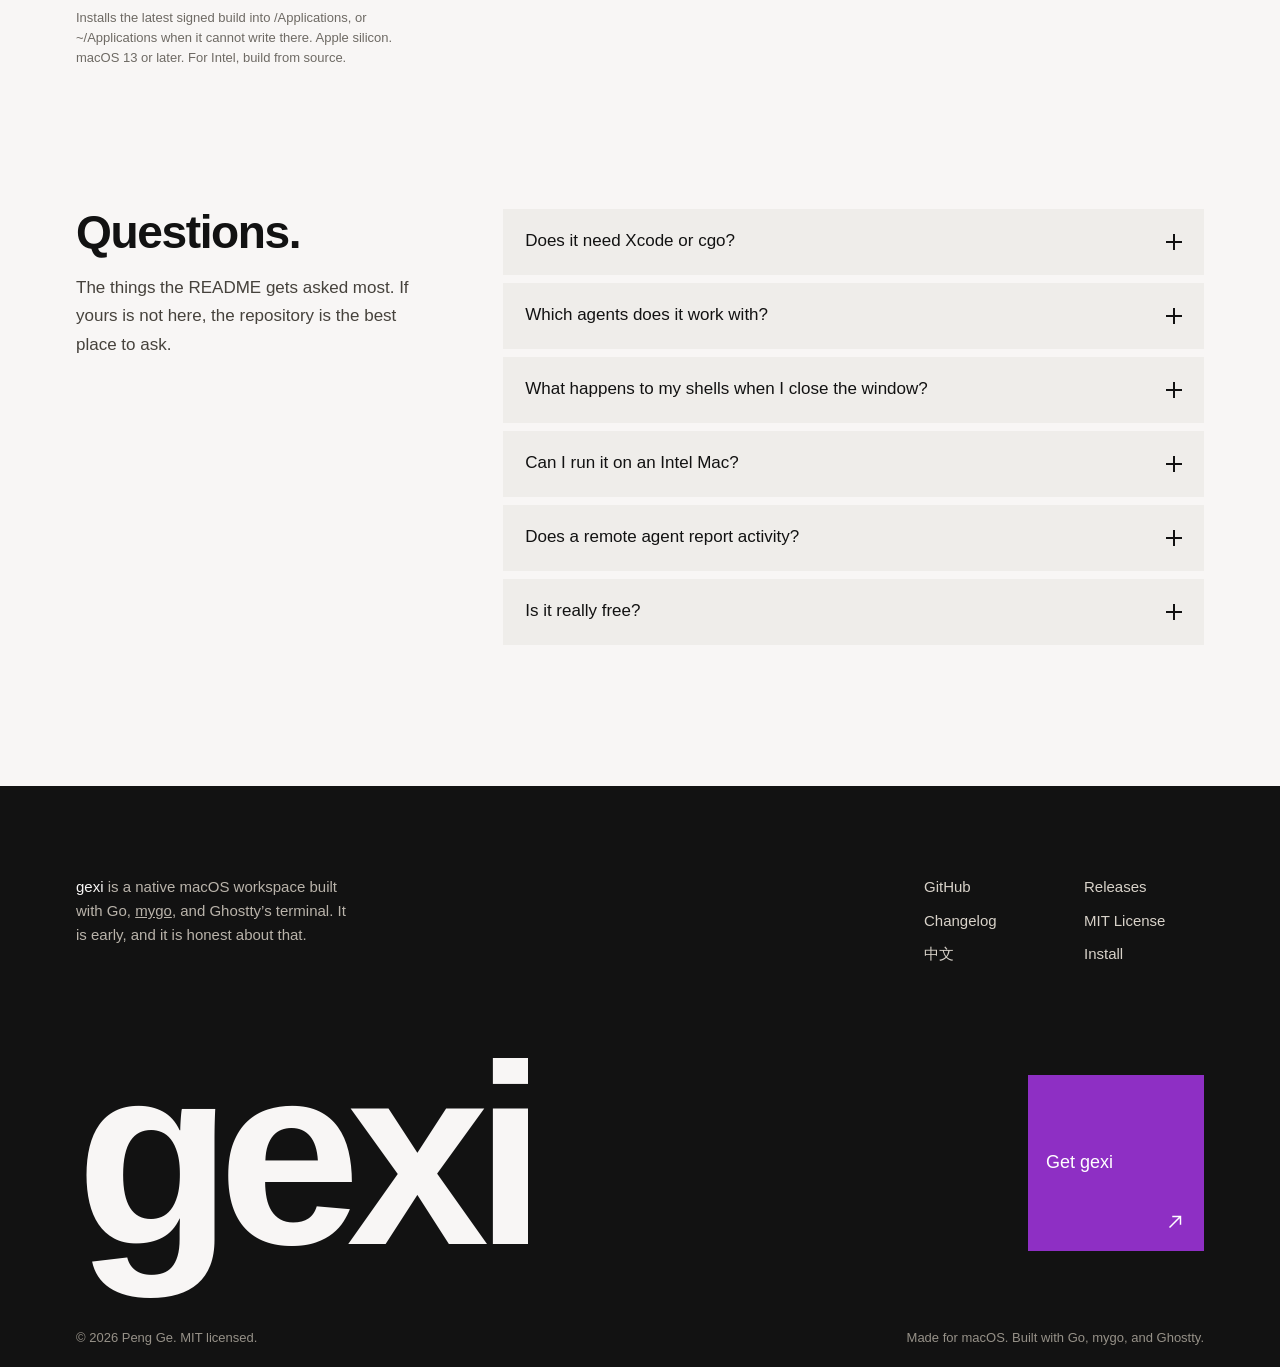
==== commit e761b231: "Redraw stage rail as floating cards with live mirrors" ====
--- a/docs/index.html
+++ b/docs/index.html
@@ -178,7 +178,7 @@
         <p class="lead">Every pane is a real terminal with its own shell. Split right or down as deep as the work needs, then move the panes around by hand.</p>
         <ul class="feature-points">
           <li>Drag a pane’s title onto a side of another to split that way, or onto its middle to trade places.</li>
-          <li><span><kbd>⌘⇧↩</kbd> fills the session with one pane; the panes it hides wait on the right as cards with the last lines they showed, and a click brings one to the front. The same keys bring every pane back.</span></li>
+          <li><span><kbd>⌘⇧↩</kbd> fills the session with one pane; the panes it hides float over the right edge, leaning back and mirroring their terminals live. Clicking one grows it onto the stage and shrinks the old pane into a card; more panes than fit overlap. The same keys bring every pane back.</span></li>
           <li>Comfortable cards or edge-to-edge terminals, light or dark, chosen in settings.</li>
         </ul>
       </div>
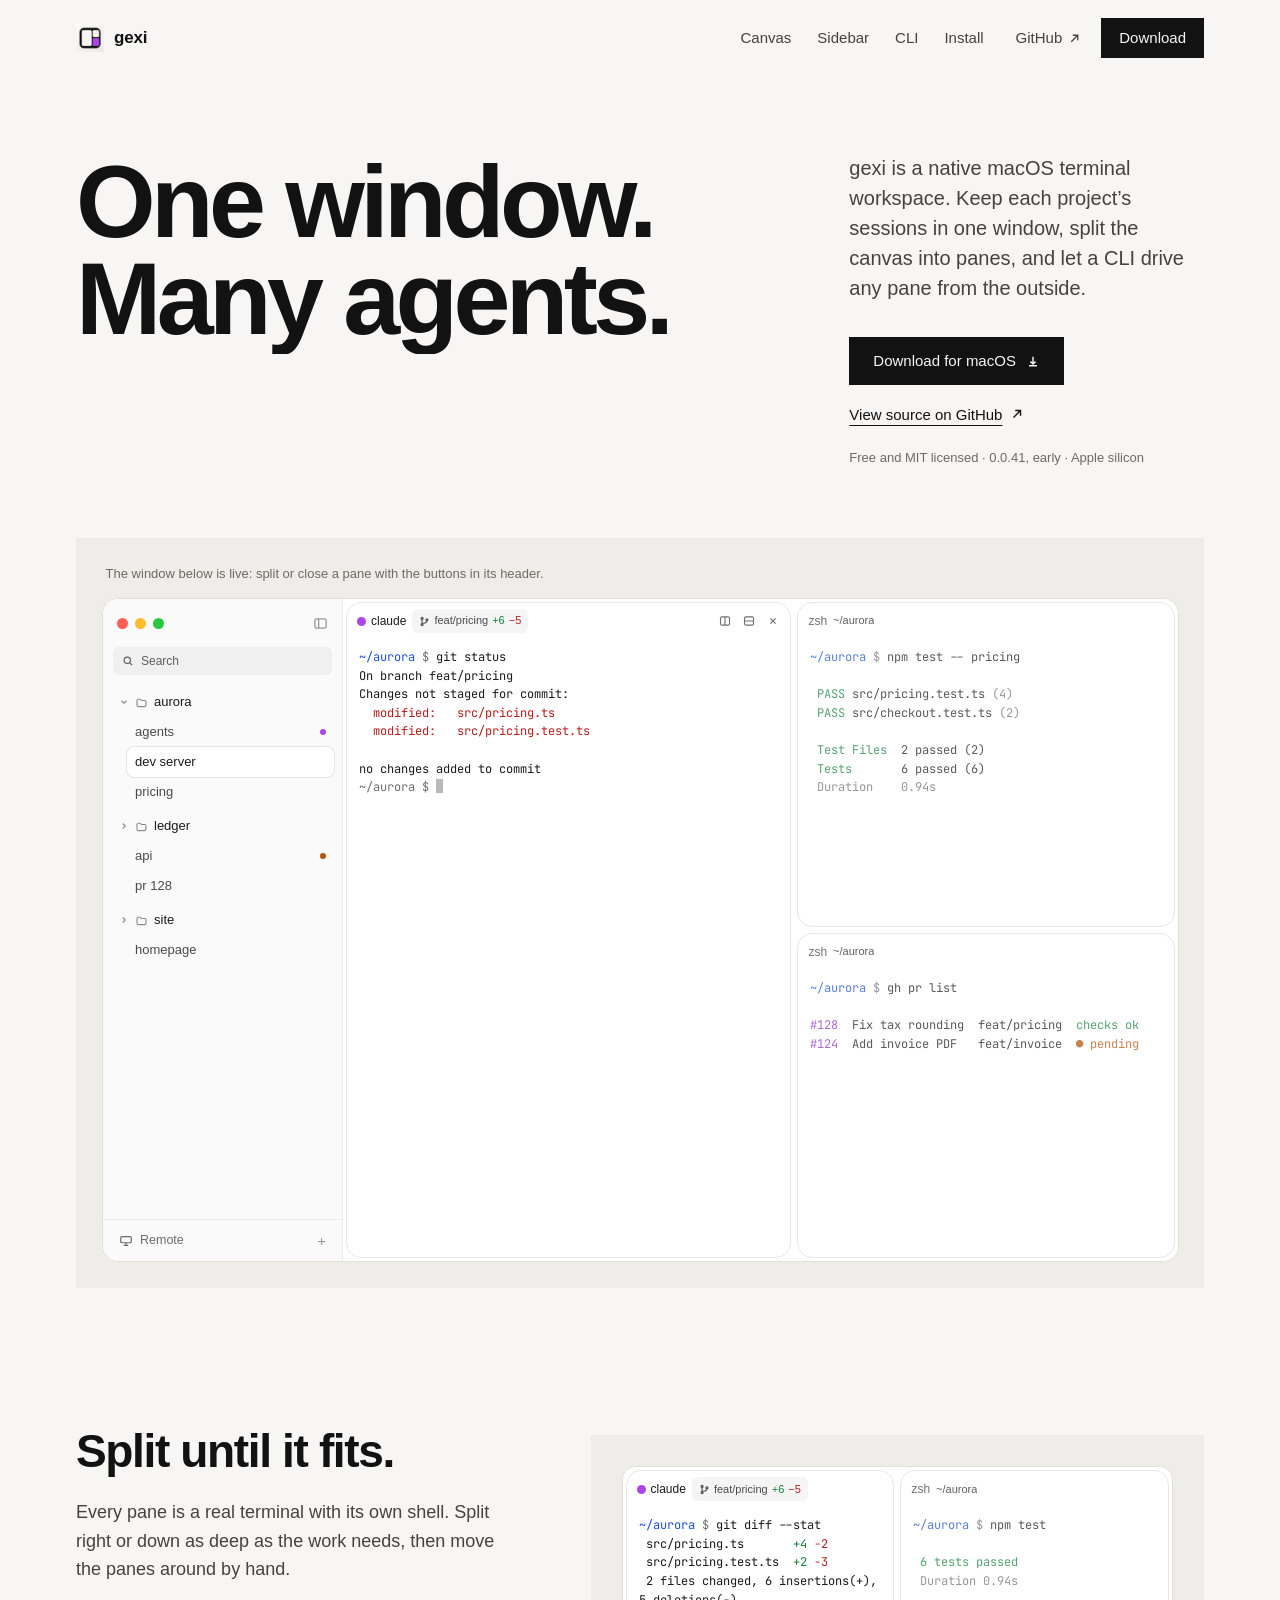
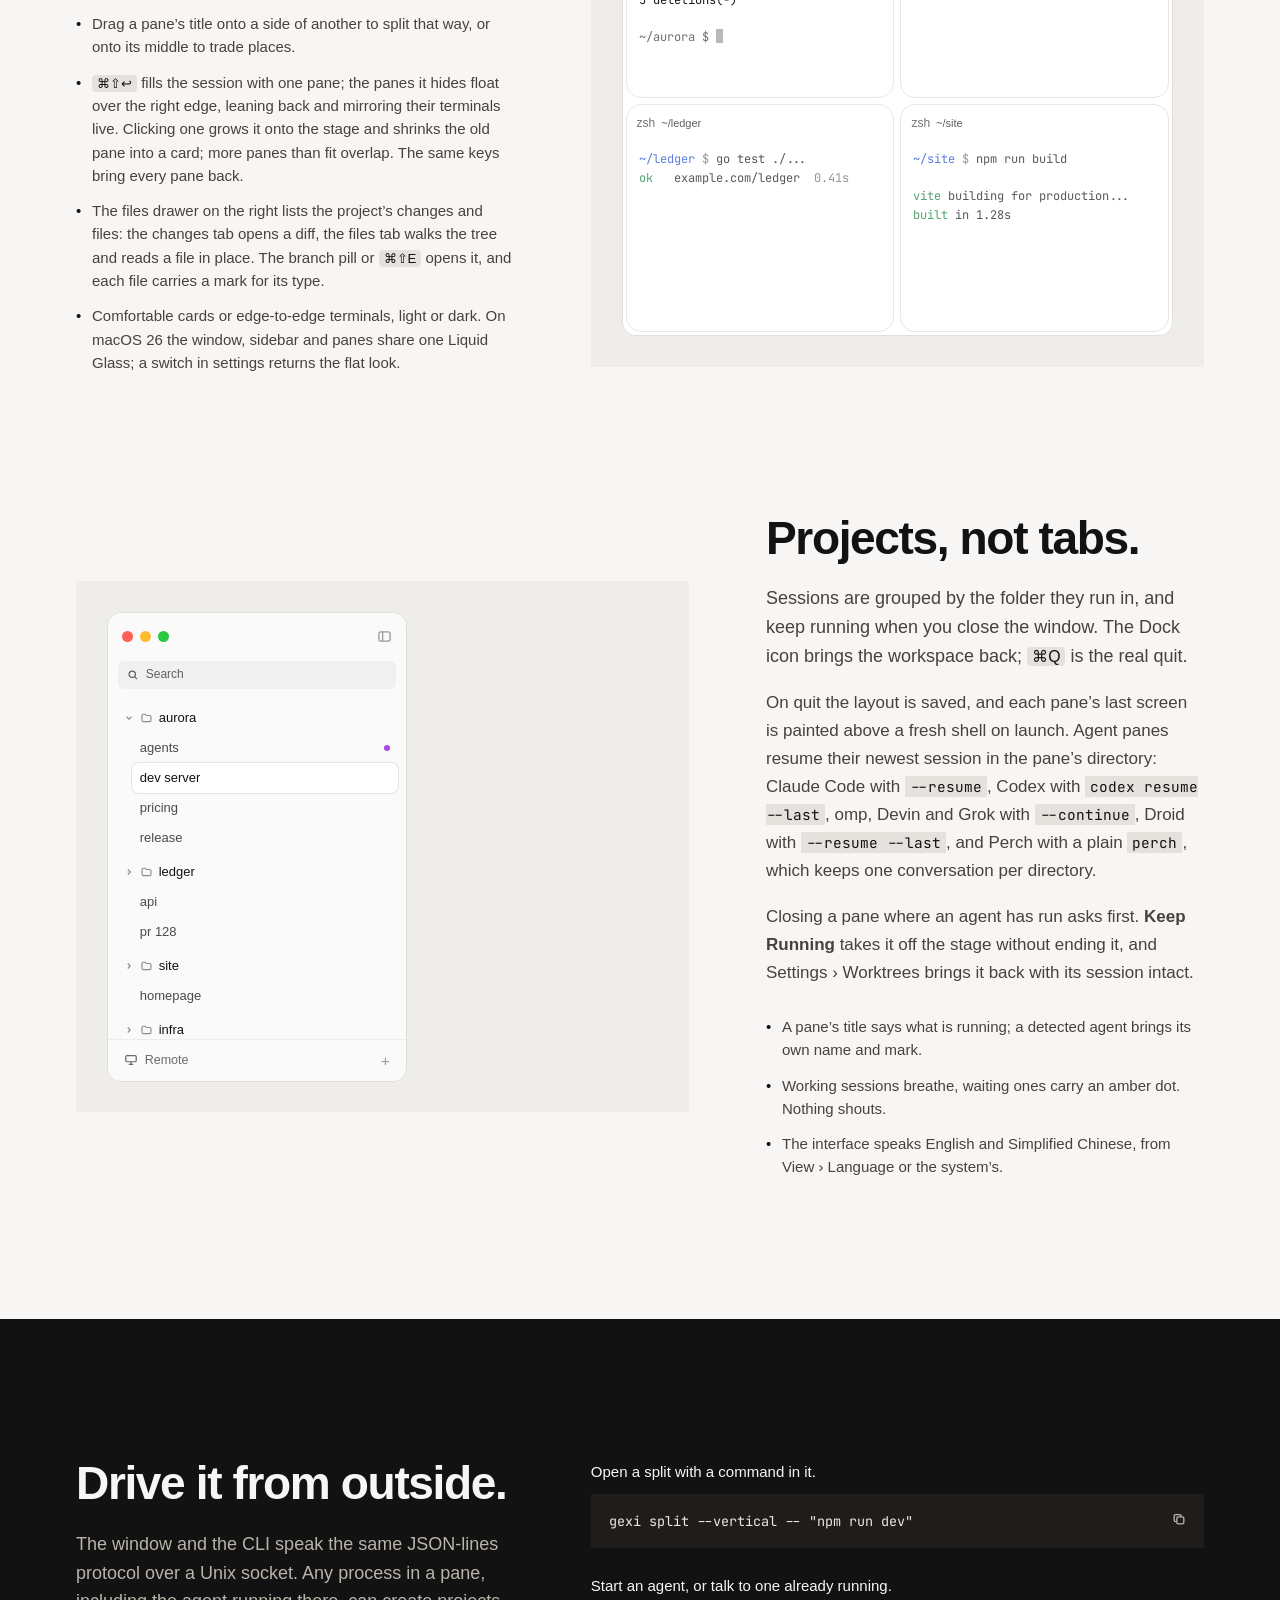
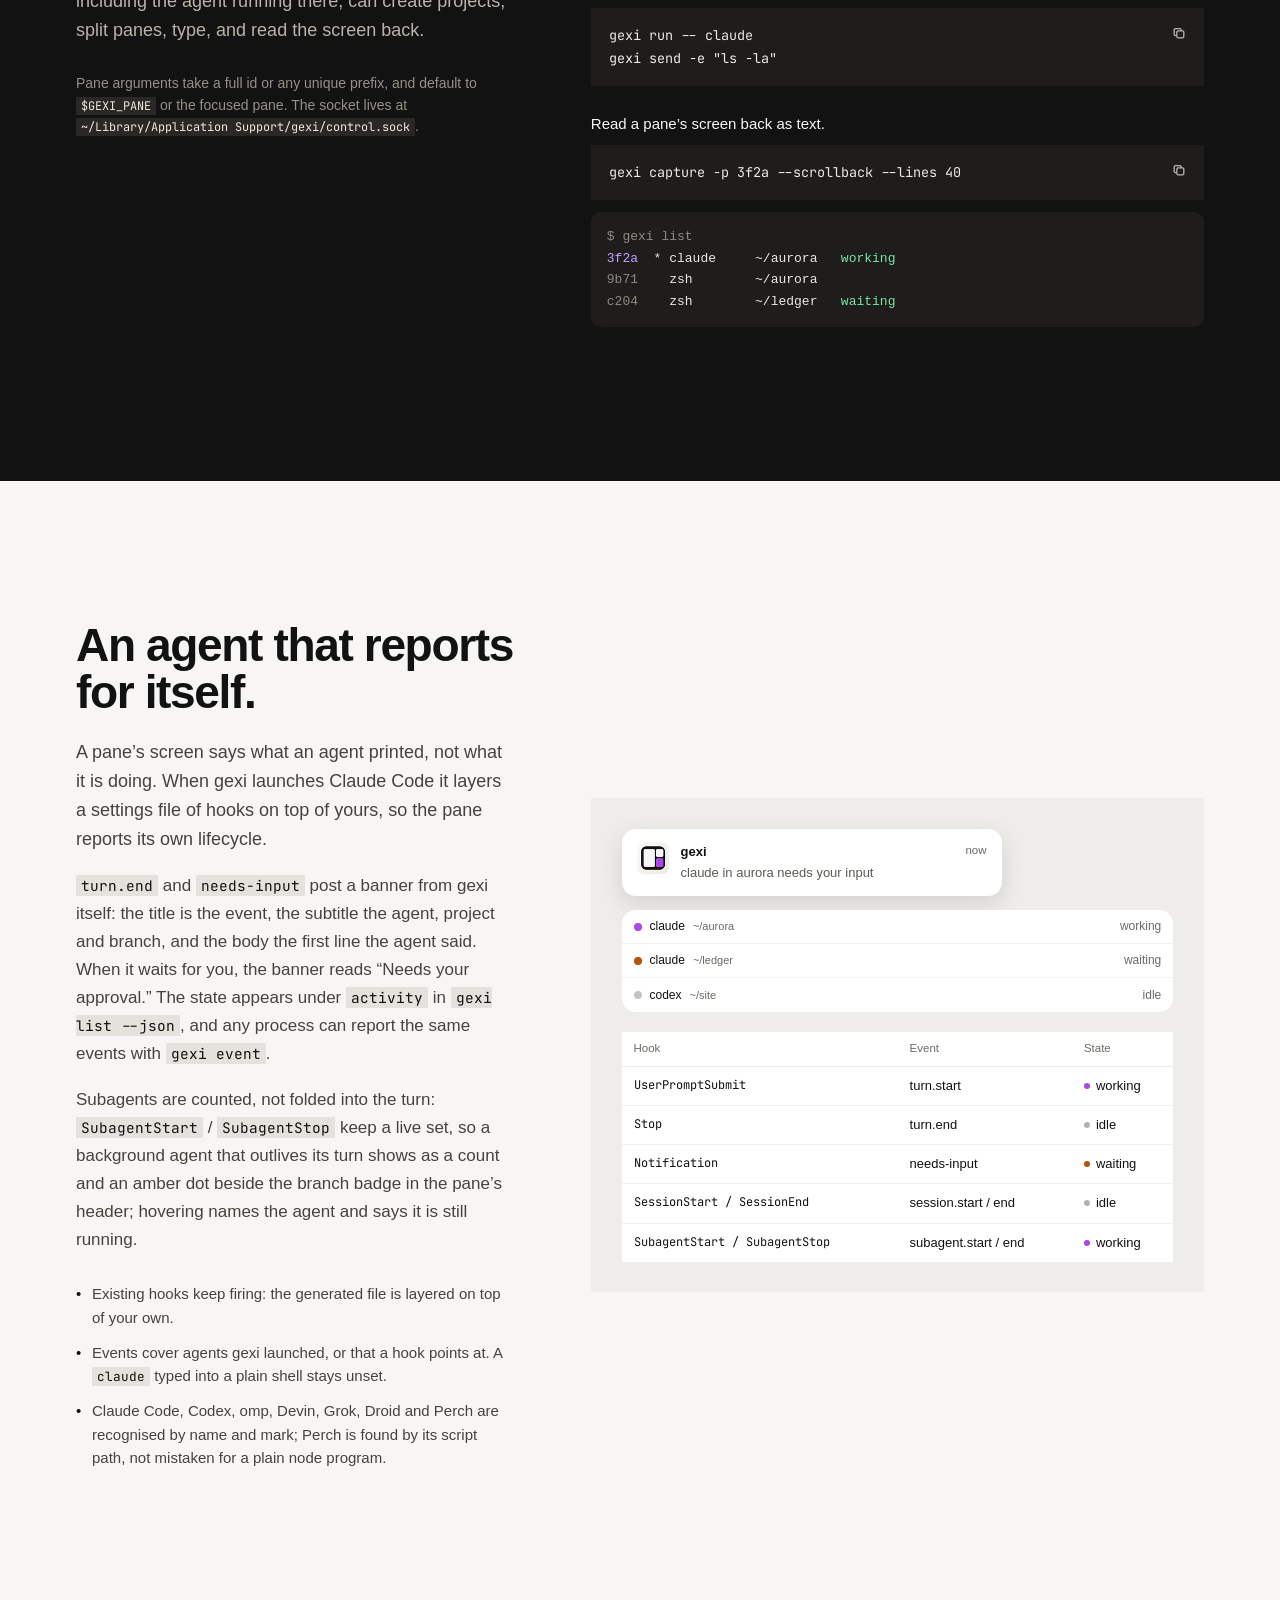
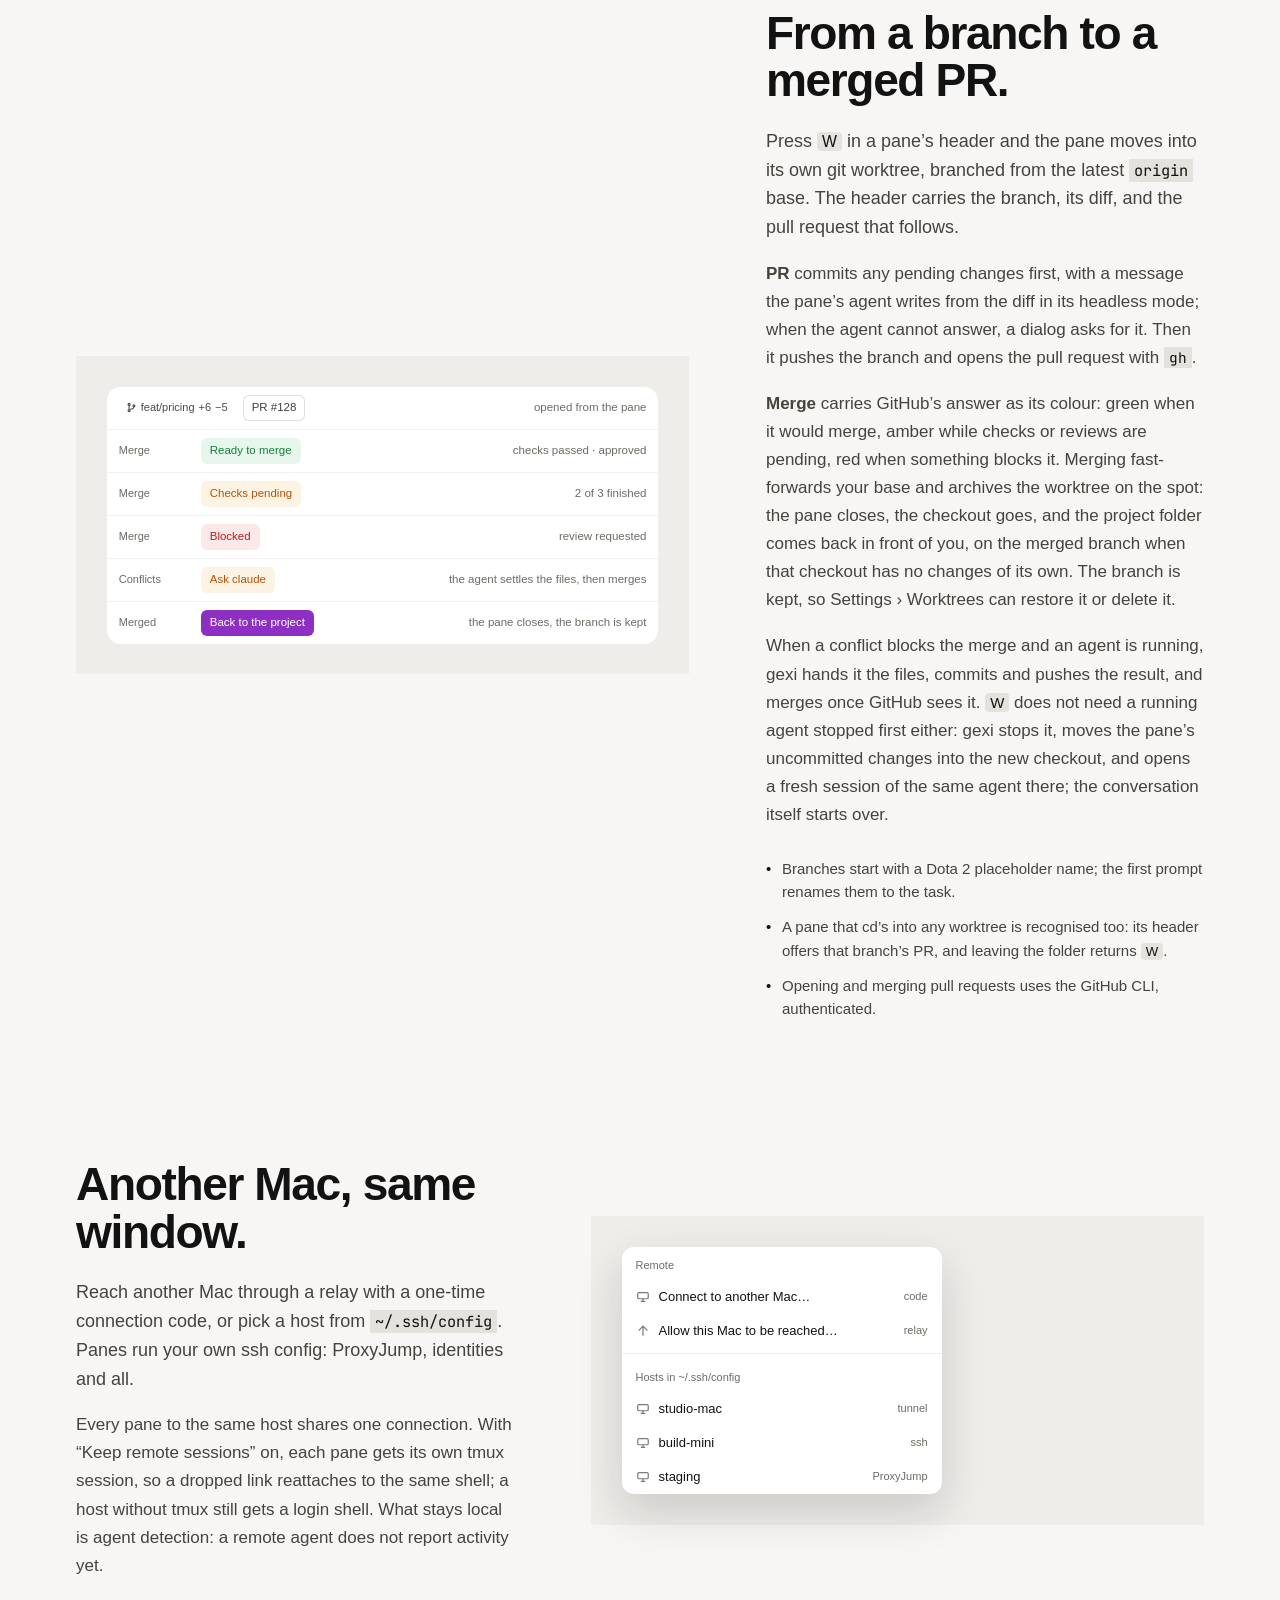
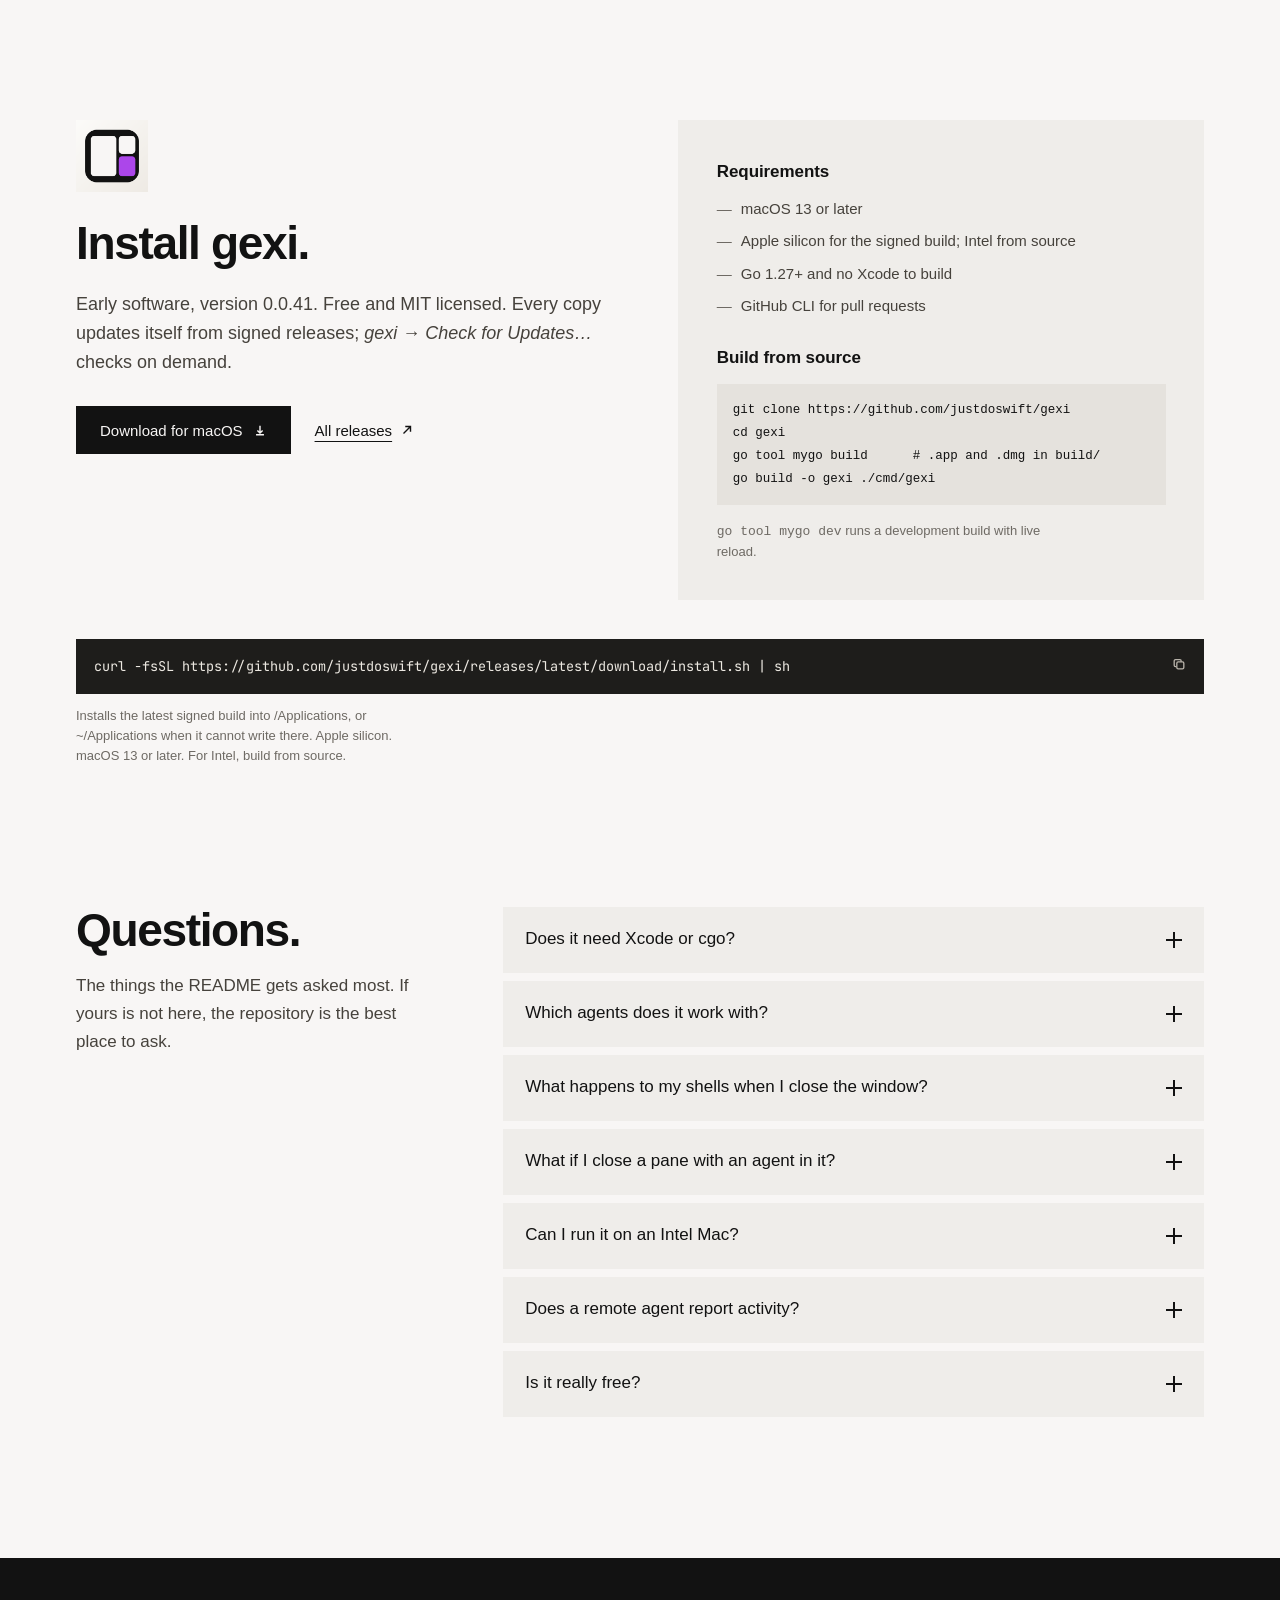
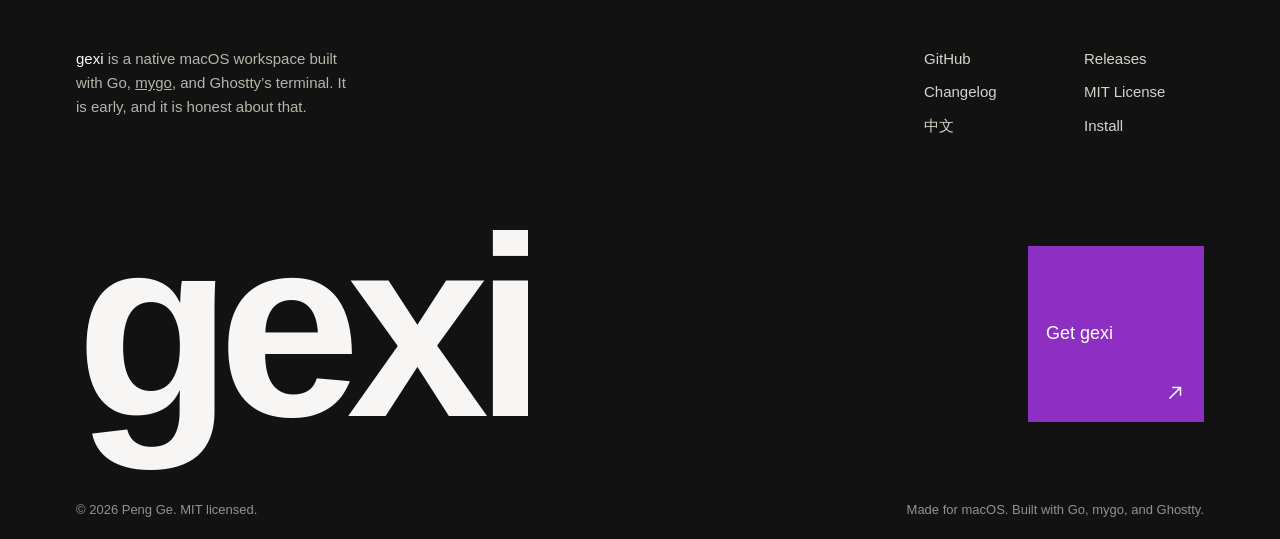
==== commit 07a4fefe: "Update the site for the worktree, drawer and agent changes Co-Authored-By: Claude Code <noreply@anth" ====
--- a/docs/index.html
+++ b/docs/index.html
@@ -4,14 +4,14 @@
 <meta charset="utf-8">
 <meta name="viewport" content="width=device-width, initial-scale=1">
 <title>gexi — one window, many agents</title>
-<meta name="description" content="gexi is a native macOS terminal workspace: projects and sessions in one window, terminals in nested panes, and a CLI that can drive every one of them.">
+<meta name="description" content="gexi is a native macOS terminal workspace: projects and sessions in one window, terminals in nested panes, git worktrees with pull requests, and a CLI that can drive every one of them.">
 <link rel="canonical" href="https://justdoswift.github.io/gexi/">
 <link rel="alternate" hreflang="en" href="https://justdoswift.github.io/gexi/">
 <link rel="alternate" hreflang="zh-Hans" href="https://justdoswift.github.io/gexi/zh/">
 <link rel="alternate" hreflang="x-default" href="https://justdoswift.github.io/gexi/">
 <meta property="og:type" content="website">
 <meta property="og:title" content="gexi — one window, many agents">
-<meta property="og:description" content="A native macOS terminal workspace. Split panes, grouped sessions, agent events, and a CLI that drives the whole window.">
+<meta property="og:description" content="A native macOS terminal workspace. Split panes, grouped sessions, git worktrees with pull requests, agent events, and a CLI that drives the whole window.">
 <meta property="og:url" content="https://justdoswift.github.io/gexi/">
 <meta property="og:image" content="https://justdoswift.github.io/gexi/assets/og.png">
 <meta name="twitter:card" content="summary_large_image">
@@ -57,7 +57,7 @@
           <a class="btn" href="https://github.com/justdoswift/gexi/releases/latest">Download for macOS<svg viewBox="0 0 16 16" fill="none" stroke="currentColor" stroke-width="1.6" aria-hidden="true"><path d="M8 3v8M5 8.5 8 11.5l3-3M3.5 13.5h9"/></svg></a>
           <a class="link-arrow" href="https://github.com/justdoswift/gexi">View source on GitHub<svg viewBox="0 0 16 16" fill="none" stroke="currentColor" stroke-width="1.6" aria-hidden="true"><path d="M4 12 12 4M6 4h6v6"/></svg></a>
         </div>
-        <p class="hero-meta">Free and MIT licensed · 0.0.15, early · Apple silicon</p>
+        <p class="hero-meta">Free and MIT licensed · 0.0.41, early · Apple silicon</p>
       </div>
     </div>
 
@@ -179,7 +179,8 @@
         <ul class="feature-points">
           <li>Drag a pane’s title onto a side of another to split that way, or onto its middle to trade places.</li>
           <li><span><kbd>⌘⇧↩</kbd> fills the session with one pane; the panes it hides float over the right edge, leaning back and mirroring their terminals live. Clicking one grows it onto the stage and shrinks the old pane into a card; more panes than fit overlap. The same keys bring every pane back.</span></li>
-          <li>Comfortable cards or edge-to-edge terminals, light or dark, chosen in settings.</li>
+          <li>The files drawer on the right lists the project’s changes and files: the changes tab opens a diff, the files tab walks the tree and reads a file in place. The branch pill or <kbd>⌘⇧E</kbd> opens it, and each file carries a mark for its type.</li>
+          <li>Comfortable cards or edge-to-edge terminals, light or dark. On macOS 26 the window, sidebar and panes share one Liquid Glass; a switch in settings returns the flat look.</li>
         </ul>
       </div>
       <div data-reveal style="--d:90ms">
@@ -231,10 +232,12 @@
       <div class="split-copy" data-reveal>
         <h2>Projects, not tabs.</h2>
         <p class="lead">Sessions are grouped by the folder they run in, and keep running when you close the window. The Dock icon brings the workspace back; <kbd>⌘Q</kbd> is the real quit.</p>
-        <p class="body">On quit the layout is saved, and each pane’s last screen is painted above a fresh shell on launch. Agent panes resume their newest session in the pane’s directory: Claude Code with <code>--resume</code>, Codex with <code>codex resume --last</code>, and omp, Devin and Grok with <code>--continue</code>.</p>
+        <p class="body">On quit the layout is saved, and each pane’s last screen is painted above a fresh shell on launch. Agent panes resume their newest session in the pane’s directory: Claude Code with <code>--resume</code>, Codex with <code>codex resume --last</code>, omp, Devin and Grok with <code>--continue</code>, Droid with <code>--resume --last</code>, and Perch with a plain <code>perch</code>, which keeps one conversation per directory.</p>
+        <p class="body">Closing a pane where an agent has run asks first. <strong>Keep Running</strong> takes it off the stage without ending it, and Settings › Worktrees brings it back with its session intact.</p>
         <ul class="feature-points">
           <li>A pane’s title says what is running; a detected agent brings its own name and mark.</li>
           <li>Working sessions breathe, waiting ones carry an amber dot. Nothing shouts.</li>
+          <li>The interface speaks English and Simplified Chinese, from View › Language or the system’s.</li>
         </ul>
       </div>
       <div data-reveal style="--d:90ms">
@@ -312,11 +315,12 @@
       <div class="split-copy" data-reveal>
         <h2>An agent that reports for itself.</h2>
         <p class="lead">A pane’s screen says what an agent printed, not what it is doing. When gexi launches Claude Code it layers a settings file of hooks on top of yours, so the pane reports its own lifecycle.</p>
-        <p class="body"><code>turn.end</code> and <code>needs-input</code> post a notification; the state appears under <code>activity</code> in <code>gexi list --json</code>. Any process can report the same events with <code>gexi event</code>.</p>
-        <p class="body">Subagents are counted, not folded into the turn: <code>SubagentStart</code> / <code>SubagentStop</code> keep a live set, so a background agent that outlives its turn keeps the sidebar shimmering and its name showing <code>· 2</code>.</p>
+        <p class="body"><code>turn.end</code> and <code>needs-input</code> post a banner from gexi itself: the title is the event, the subtitle the agent, project and branch, and the body the first line the agent said. When it waits for you, the banner reads “Needs your approval.” The state appears under <code>activity</code> in <code>gexi list --json</code>, and any process can report the same events with <code>gexi event</code>.</p>
+        <p class="body">Subagents are counted, not folded into the turn: <code>SubagentStart</code> / <code>SubagentStop</code> keep a live set, so a background agent that outlives its turn shows as a count and an amber dot beside the branch badge in the pane’s header; hovering names the agent and says it is still running.</p>
         <ul class="feature-points">
           <li>Existing hooks keep firing: the generated file is layered on top of your own.</li>
           <li>Events cover agents gexi launched, or that a hook points at. A <code>claude</code> typed into a plain shell stays unset.</li>
+          <li>Claude Code, Codex, omp, Devin, Grok, Droid and Perch are recognised by name and mark; Perch is found by its script path, not mistaken for a plain node program.</li>
         </ul>
       </div>
       <div data-reveal style="--d:90ms">
@@ -355,11 +359,13 @@
       <div class="split-copy" data-reveal>
         <h2>From a branch to a merged PR.</h2>
         <p class="lead">Press <kbd>W</kbd> in a pane’s header and the pane moves into its own git worktree, branched from the latest <code>origin</code> base. The header carries the branch, its diff, and the pull request that follows.</p>
-        <p class="body">Merge carries GitHub’s answer as its colour: green when it would merge, amber while checks or reviews are pending, red when something blocks it. Merging fast-forwards your base and leaves the pane in the worktree; Archive closes it and removes the checkout.</p>
-        <p class="body">With an agent running, <kbd>W</kbd> stops it, moves the pane’s uncommitted changes into the new checkout, and opens a fresh session of the same agent there. Claude Code’s first prompt is told where the changes came from; the conversation itself starts over.</p>
+        <p class="body"><strong>PR</strong> commits any pending changes first, with a message the pane’s agent writes from the diff in its headless mode; when the agent cannot answer, a dialog asks for it. Then it pushes the branch and opens the pull request with <code>gh</code>.</p>
+        <p class="body"><strong>Merge</strong> carries GitHub’s answer as its colour: green when it would merge, amber while checks or reviews are pending, red when something blocks it. Merging fast-forwards your base and archives the worktree on the spot: the pane closes, the checkout goes, and the project folder comes back in front of you, on the merged branch when that checkout has no changes of its own. The branch is kept, so Settings › Worktrees can restore it or delete it.</p>
+        <p class="body">When a conflict blocks the merge and an agent is running, gexi hands it the files, commits and pushes the result, and merges once GitHub sees it. <kbd>W</kbd> does not need a running agent stopped first either: gexi stops it, moves the pane’s uncommitted changes into the new checkout, and opens a fresh session of the same agent there; the conversation itself starts over.</p>
         <ul class="feature-points">
           <li>Branches start with a Dota 2 placeholder name; the first prompt renames them to the task.</li>
-          <li>Opening and merging pull requests uses the GitHub CLI, authenticated. Merge asks first.</li>
+          <li>A pane that cd’s into any worktree is recognised too: its header offers that branch’s PR, and leaving the folder returns <kbd>W</kbd>.</li>
+          <li>Opening and merging pull requests uses the GitHub CLI, authenticated.</li>
         </ul>
       </div>
       <div data-reveal style="--d:90ms">
@@ -386,9 +392,14 @@
               <span class="pr-note">review requested</span>
             </div>
             <div class="pr-row">
-              <span class="pr-label">Archive</span>
-              <span class="pr-btn pr-btn--violet">Merged · archive</span>
-              <span class="pr-note">closes the pane, removes the checkout</span>
+              <span class="pr-label">Conflicts</span>
+              <span class="pr-btn pr-btn--amber">Ask claude</span>
+              <span class="pr-note">the agent settles the files, then merges</span>
+            </div>
+            <div class="pr-row">
+              <span class="pr-label">Merged</span>
+              <span class="pr-btn pr-btn--violet">Back to the project</span>
+              <span class="pr-note">the pane closes, the branch is kept</span>
             </div>
           </div>
         </div>
@@ -425,7 +436,7 @@
       <div data-reveal>
         <img class="install-icon" src="assets/gexi-icon-256.png" width="72" height="72" alt="gexi app icon">
         <h2>Install gexi.</h2>
-        <p class="lead">Early software, version 0.0.15. Free and MIT licensed. Every copy updates itself from signed releases; <em>gexi → Check for Updates…</em> checks on demand.</p>
+        <p class="lead">Early software, version 0.0.41. Free and MIT licensed. Every copy updates itself from signed releases; <em>gexi → Check for Updates…</em> checks on demand.</p>
         <div class="install-actions">
           <a class="btn" href="https://github.com/justdoswift/gexi/releases/latest">Download for macOS<svg viewBox="0 0 16 16" fill="none" stroke="currentColor" stroke-width="1.6" aria-hidden="true"><path d="M8 3v8M5 8.5 8 11.5l3-3M3.5 13.5h9"/></svg></a>
           <a class="link-arrow" href="https://github.com/justdoswift/gexi/releases">All releases<svg viewBox="0 0 16 16" fill="none" stroke="currentColor" stroke-width="1.6" aria-hidden="true"><path d="M4 12 12 4M6 4h6v6"/></svg></a>
@@ -466,11 +477,15 @@
           </details>
           <details class="qa" name="faq">
             <summary>Which agents does it work with?<span class="sign" aria-hidden="true"></span></summary>
-            <div class="answer">Any CLI agent runs in a pane. Lifecycle hooks ship for Claude Code, and any process can report with <code>gexi event</code>. On restart, Claude Code, Codex, omp, Devin, Grok and Droid resume their newest session; other agents fall back to a shell.</div>
+            <div class="answer">Any CLI agent runs in a pane. Lifecycle hooks ship for Claude Code, and any process can report with <code>gexi event</code>. Claude Code, Codex, omp, Devin, Grok, Droid and Perch are recognised by name and mark. On restart each resumes its newest session in the pane’s directory; Perch keeps one conversation per directory, so a plain <code>perch</code> reopens it. Other agents fall back to a shell.</div>
           </details>
           <details class="qa" name="faq">
             <summary>What happens to my shells when I close the window?<span class="sign" aria-hidden="true"></span></summary>
             <div class="answer">They keep running. Closing the window hides it, and the Dock icon brings everything back. <kbd>⌘Q</kbd> is the real quit, and it kills the processes.</div>
+          </details>
+          <details class="qa" name="faq">
+            <summary>What if I close a pane with an agent in it?<span class="sign" aria-hidden="true"></span></summary>
+            <div class="answer">gexi asks first. <strong>Keep Running</strong> takes the pane off the stage without ending the agent, and <strong>Settings › Worktrees</strong> brings it back with its session intact; <strong>Close</strong> ends it.</div>
           </details>
           <details class="qa" name="faq">
             <summary>Can I run it on an Intel Mac?<span class="sign" aria-hidden="true"></span></summary>
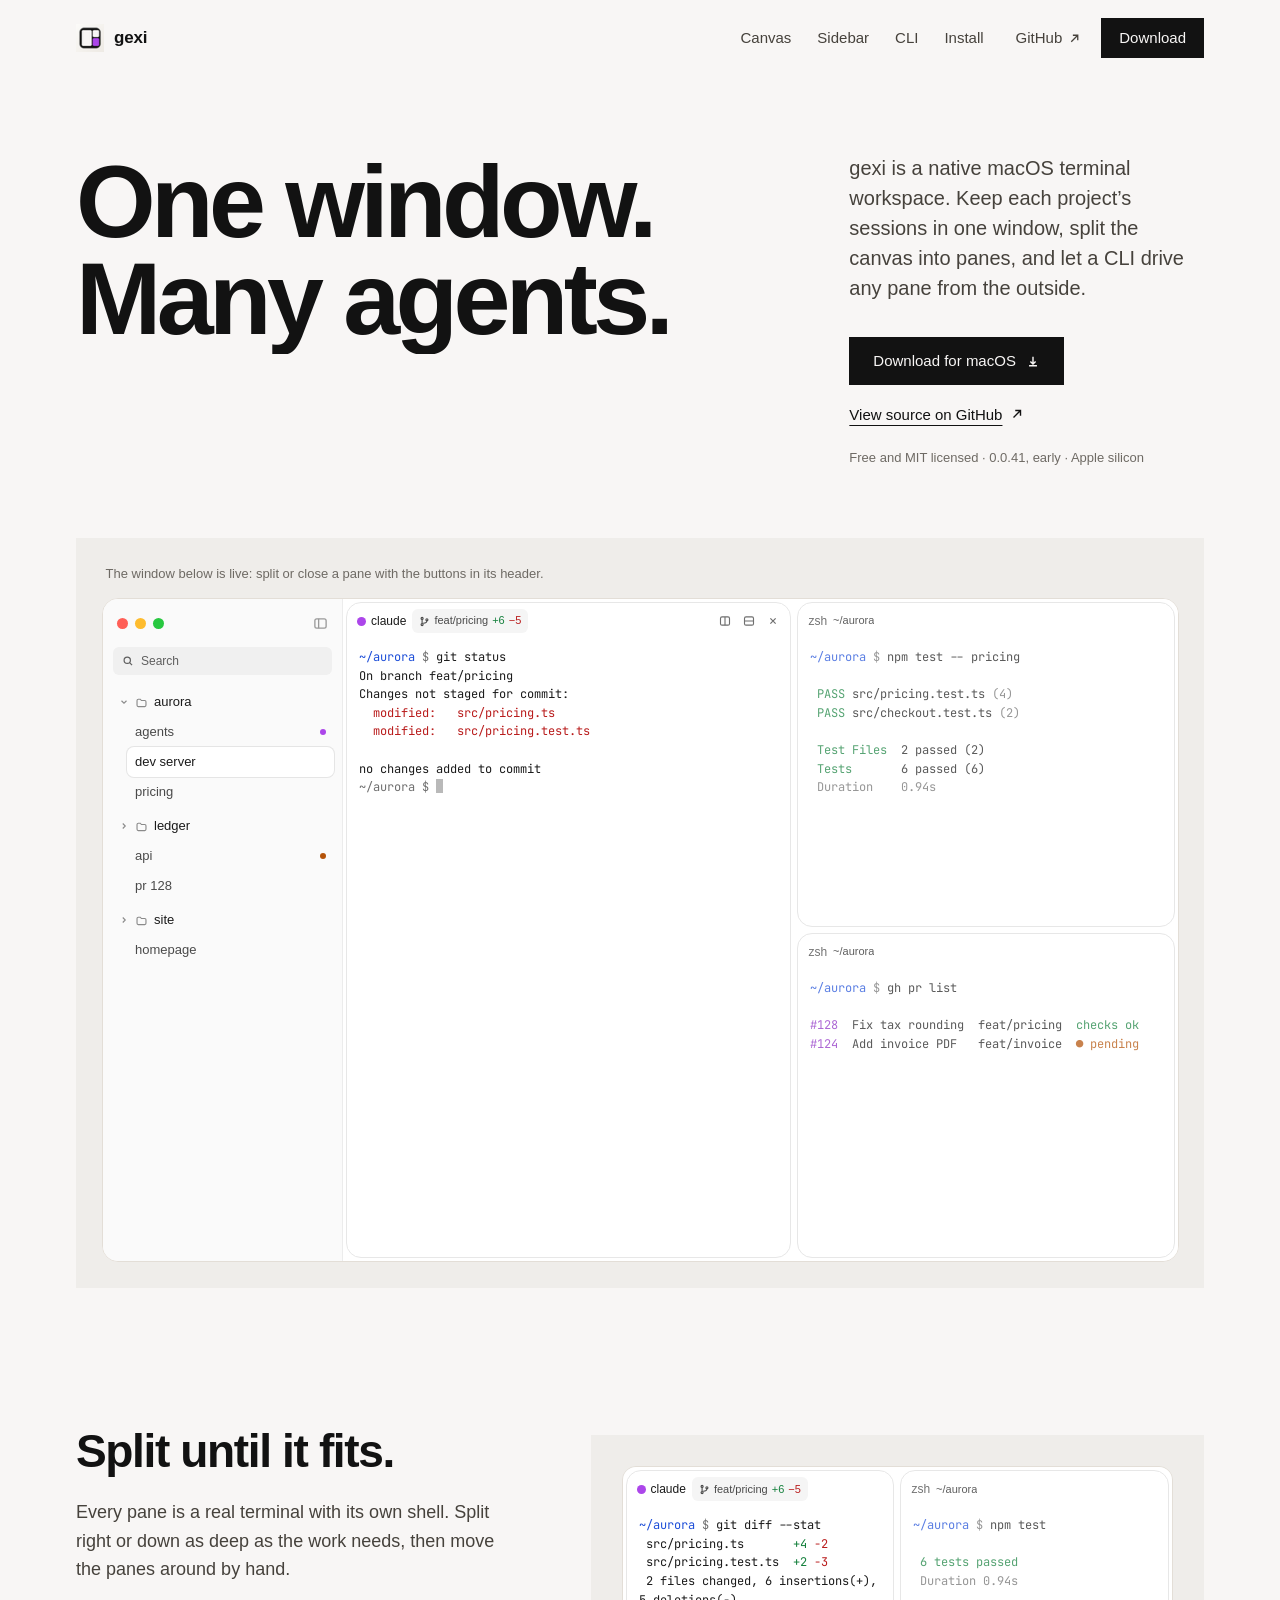
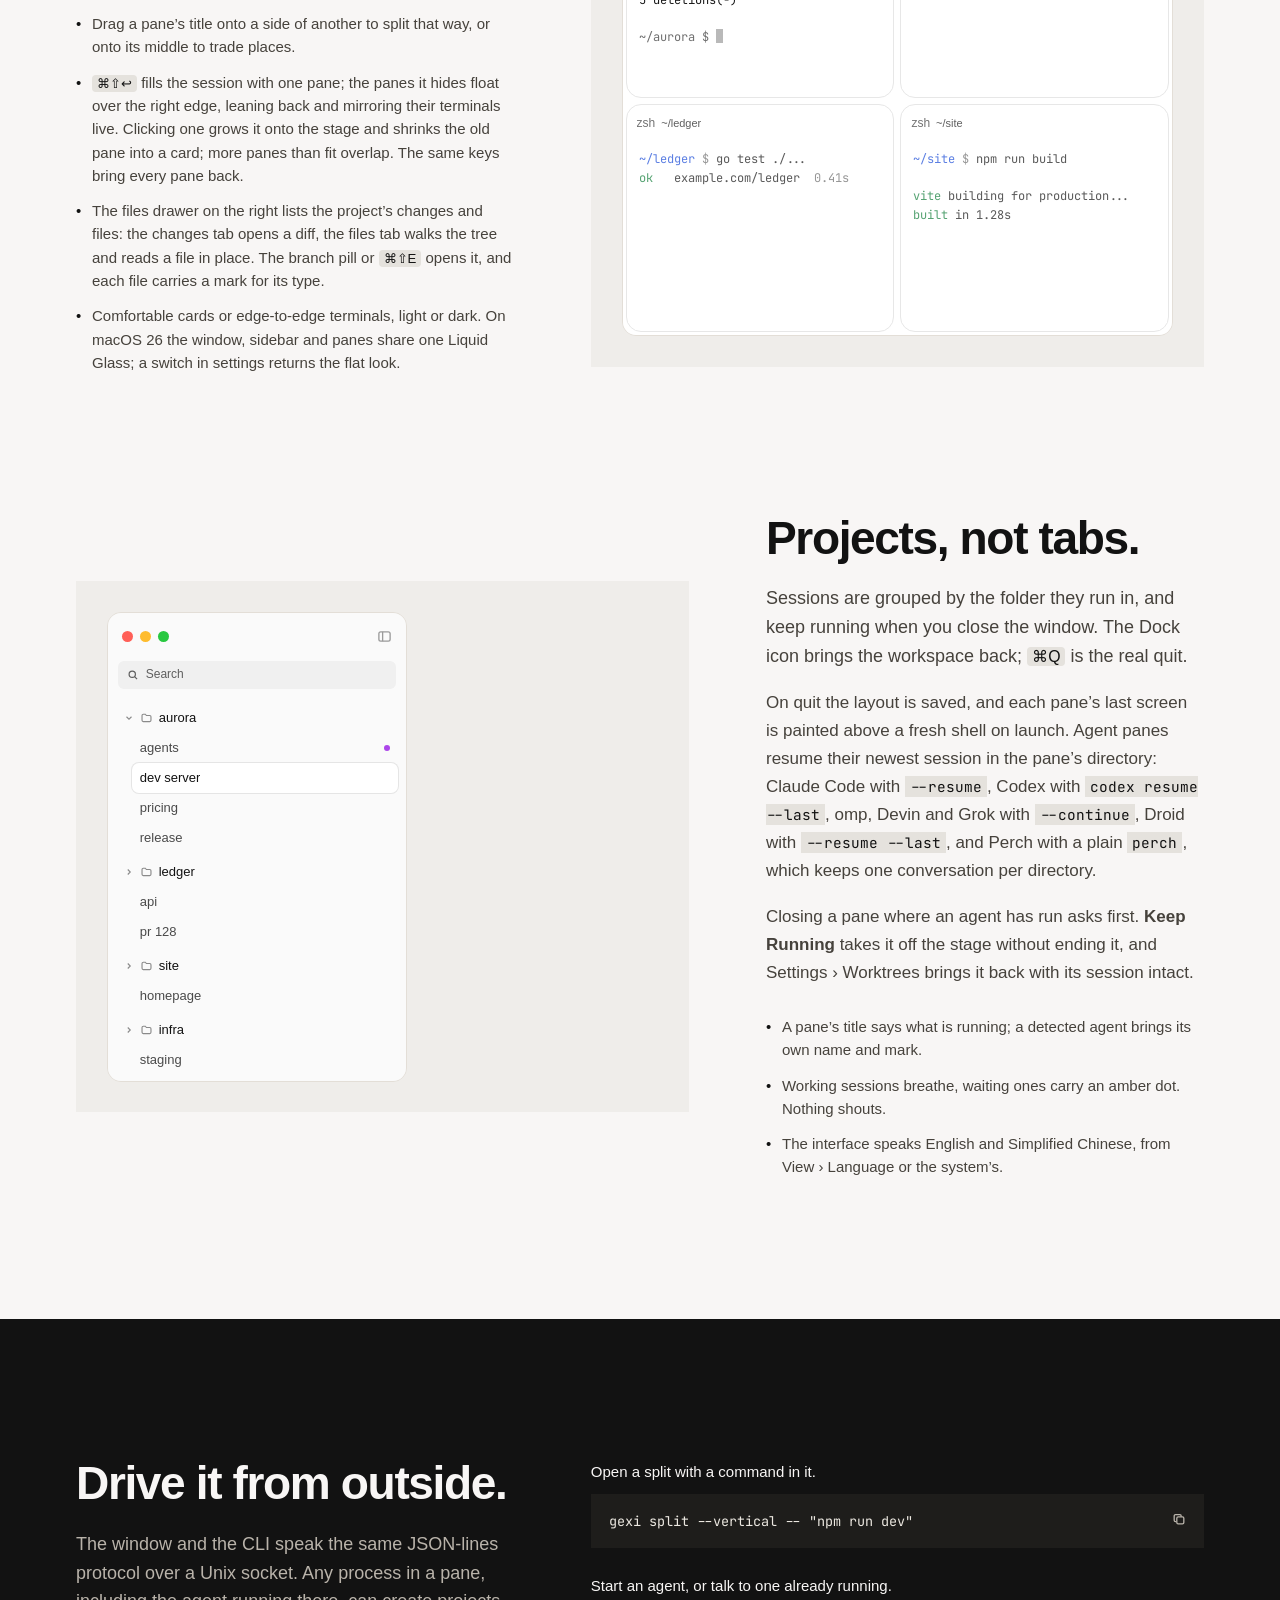
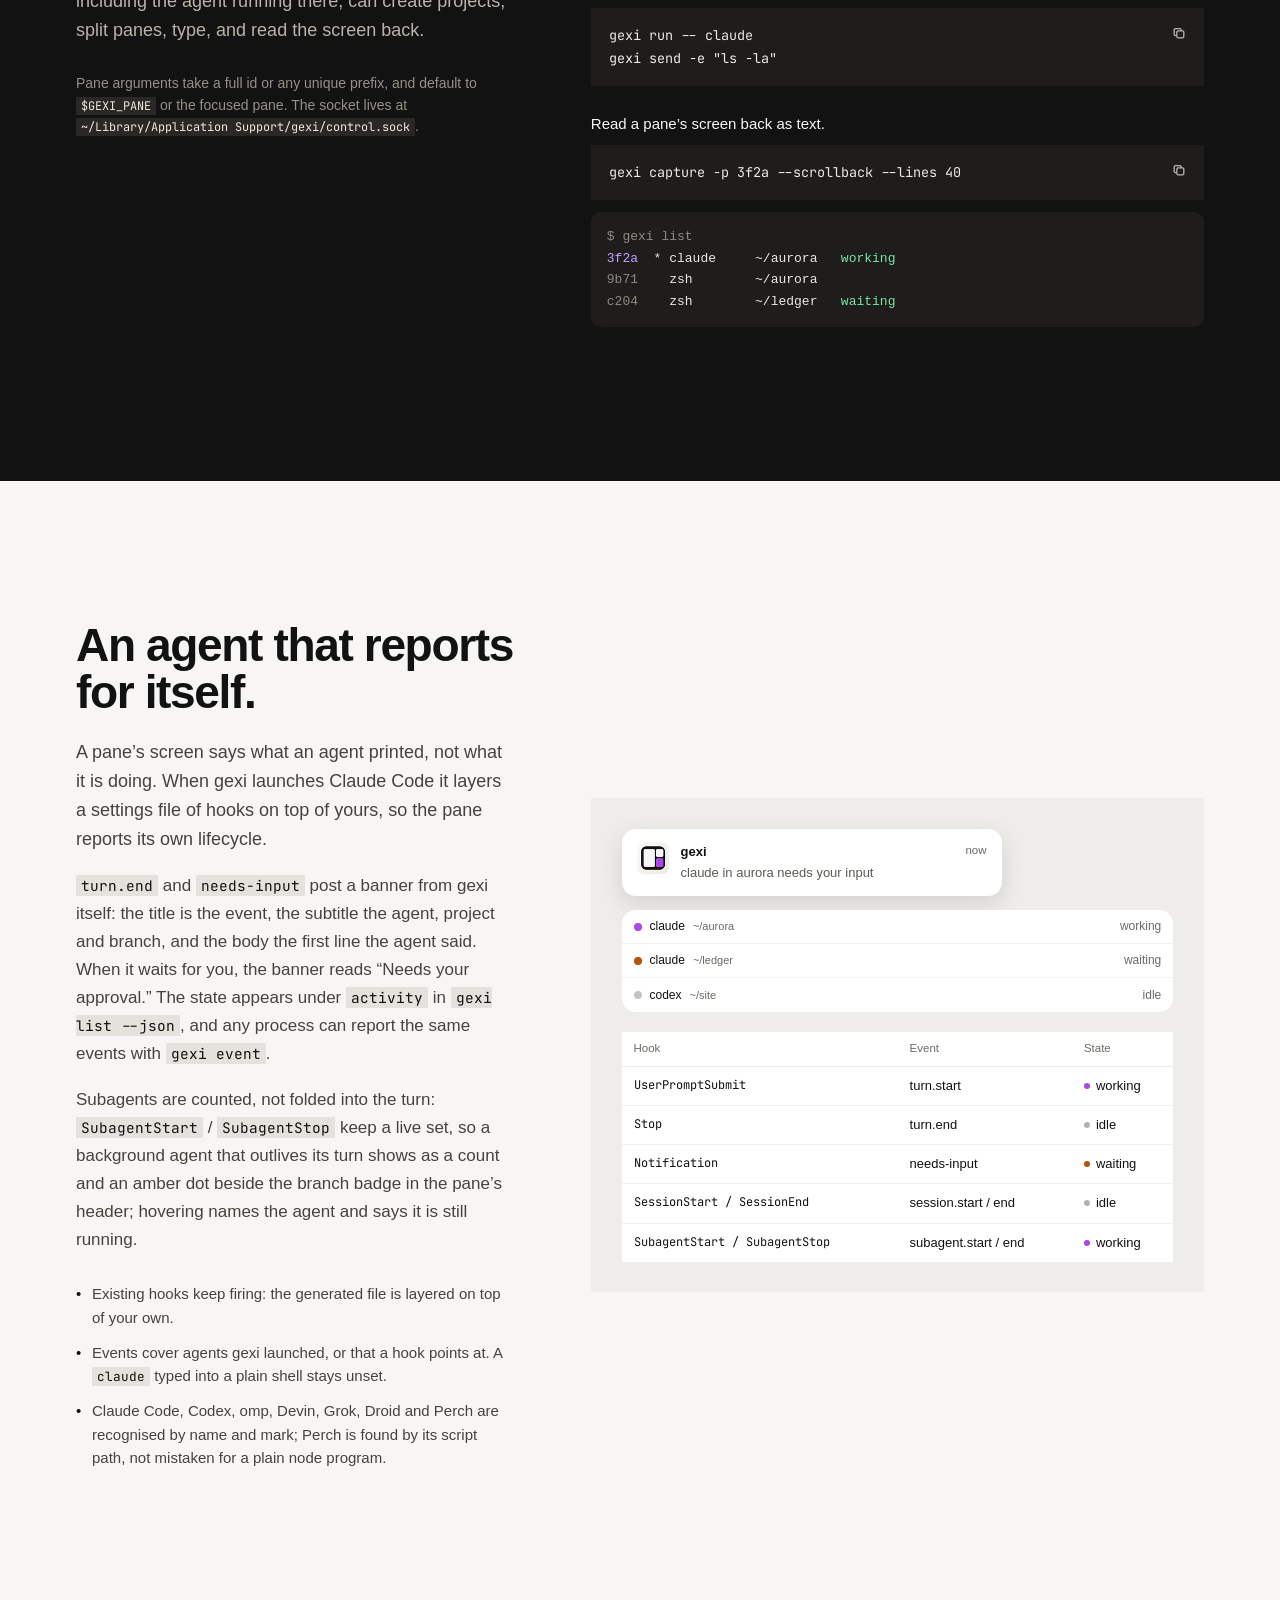
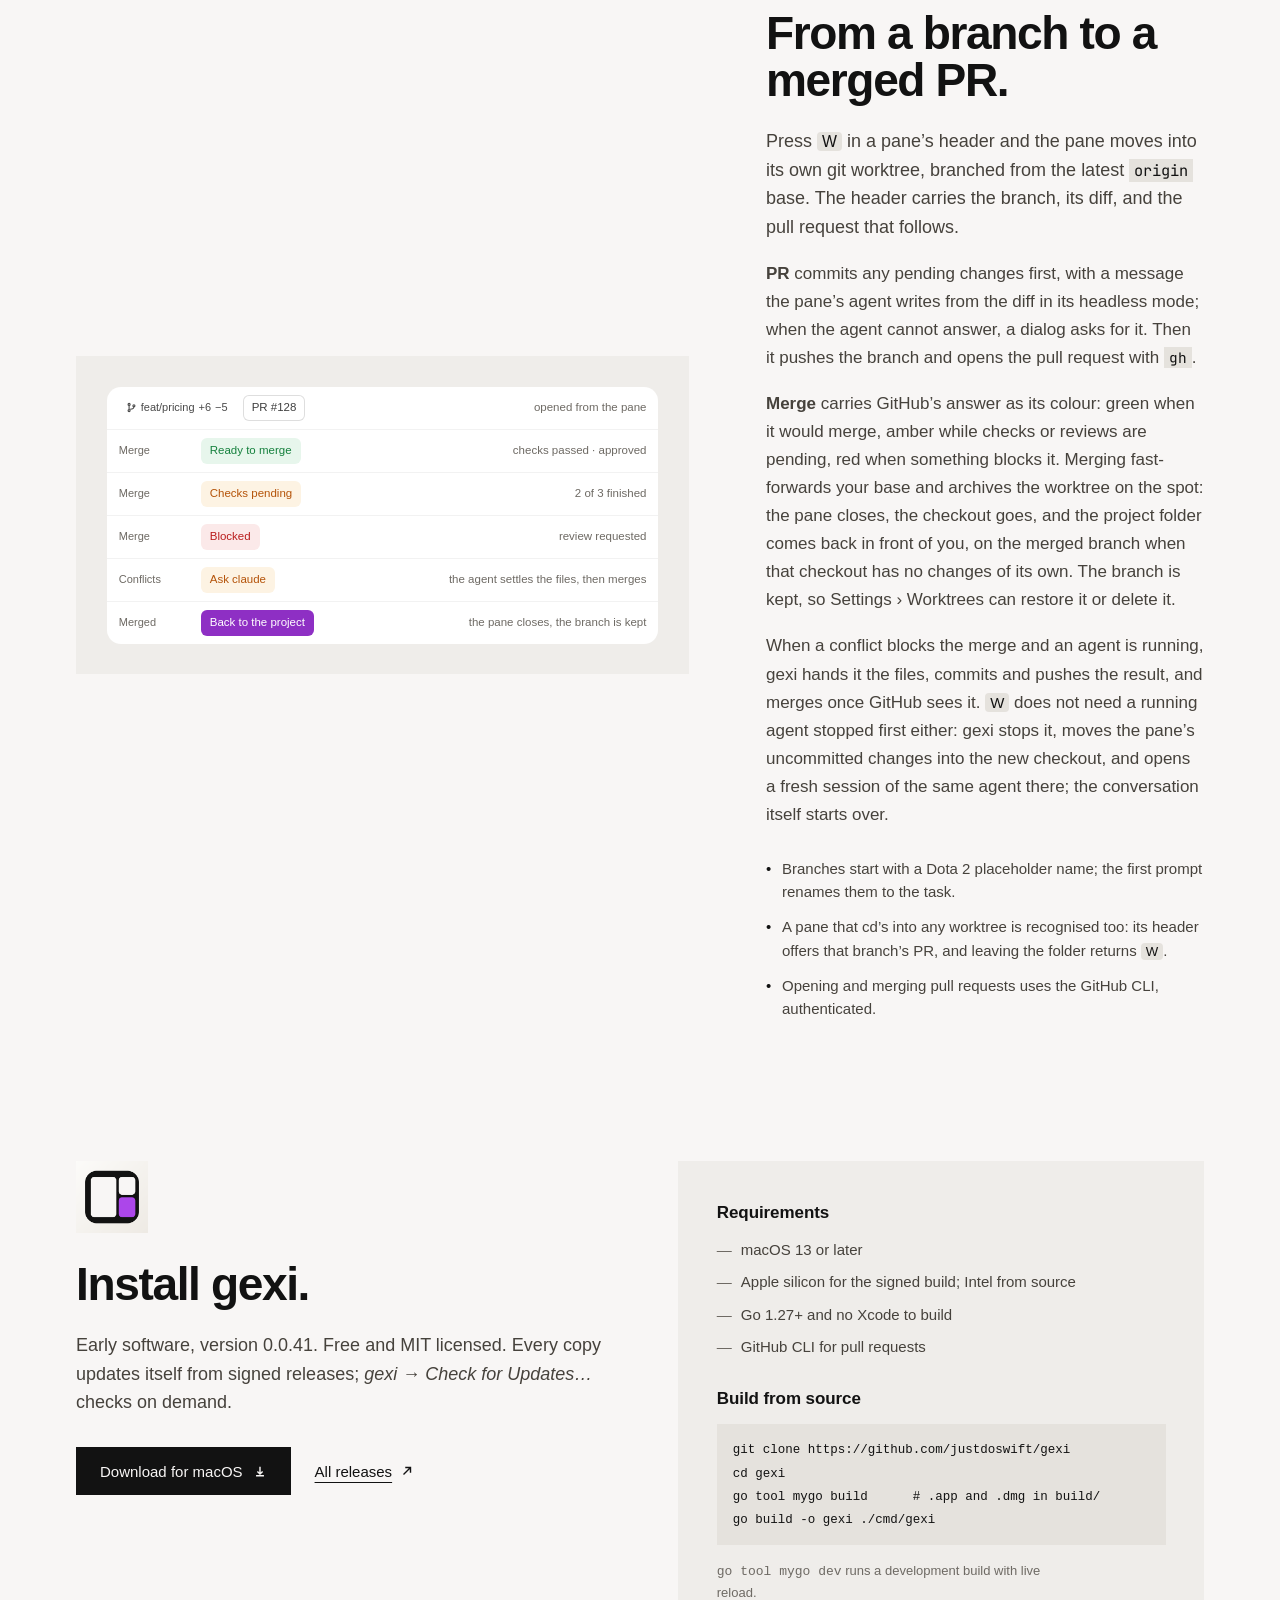
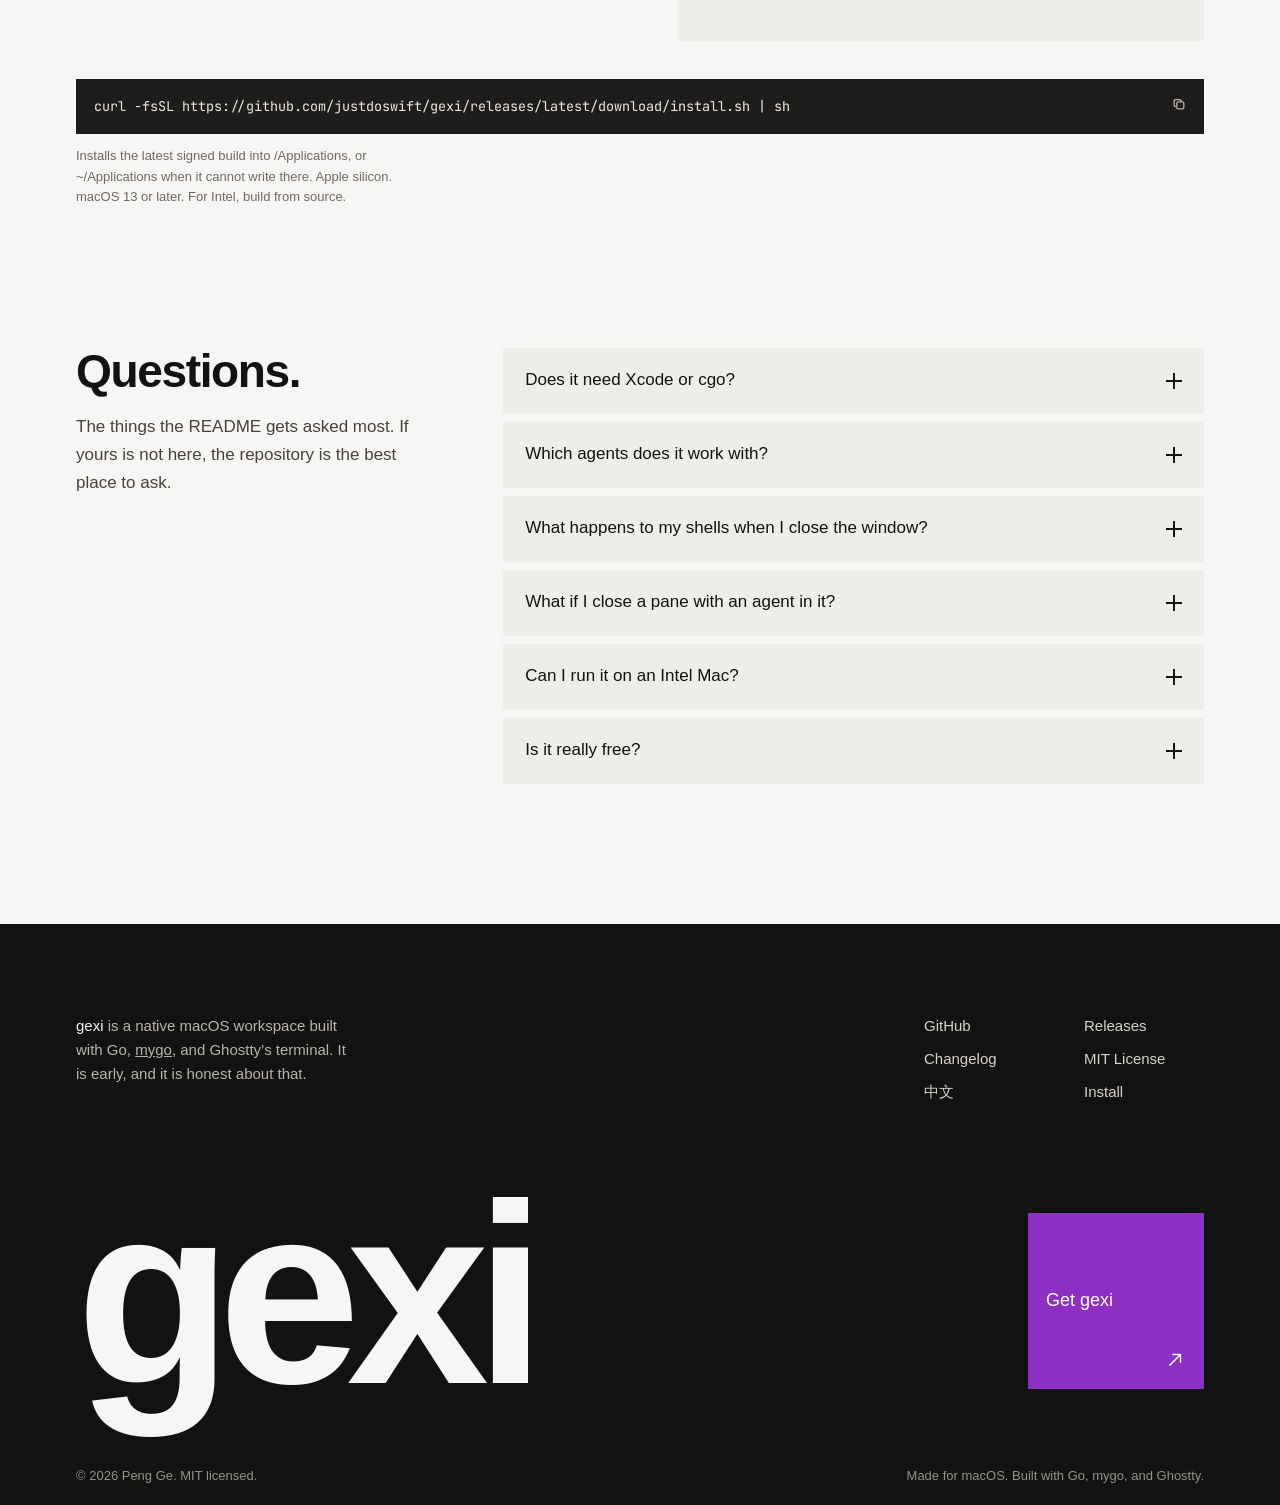
==== commit 421f7a86: "Remove remote hosts, ssh config, and remote access settings" ====
--- a/docs/index.html
+++ b/docs/index.html
@@ -87,7 +87,6 @@
               <div class="session"><span class="sess-name">homepage</span></div>
             </div>
           </div>
-          <div class="side-remote"><svg viewBox="0 0 16 16" fill="none" stroke="currentColor" stroke-width="1.4" aria-hidden="true"><rect x="2" y="3" width="12" height="7" rx="1.5"/><path d="M5.5 13h5M8 10v3"/></svg><span>Remote</span><span class="plus">+</span></div>
         </div>
         <div class="app-main">
           <div class="panes" data-count="3" data-panes>
@@ -271,8 +270,7 @@
                   <div class="session"><span class="sess-name">staging</span></div>
                 </div>
               </div>
-              <div class="side-remote"><svg viewBox="0 0 16 16" fill="none" stroke="currentColor" stroke-width="1.4" aria-hidden="true"><rect x="2" y="3" width="12" height="7" rx="1.5"/><path d="M5.5 13h5M8 10v3"/></svg><span>Remote</span><span class="plus">+</span></div>
-            </div>
+                </div>
           </div>
         </div>
       </div>
@@ -401,30 +399,6 @@
               <span class="pr-btn pr-btn--violet">Back to the project</span>
               <span class="pr-note">the pane closes, the branch is kept</span>
             </div>
-          </div>
-        </div>
-      </div>
-    </div>
-  </section>
-
-  <section class="section wrap" id="remote">
-    <div class="split">
-      <div class="split-copy" data-reveal>
-        <h2>Another Mac, same window.</h2>
-        <p class="lead">Reach another Mac through a relay with a one-time connection code, or pick a host from <code>~/.ssh/config</code>. Panes run your own ssh config: ProxyJump, identities and all.</p>
-        <p class="body">Every pane to the same host shares one connection. With “Keep remote sessions” on, each pane gets its own tmux session, so a dropped link reattaches to the same shell; a host without tmux still gets a login shell. What stays local is agent detection: a remote agent does not report activity yet.</p>
-      </div>
-      <div data-reveal style="--d:90ms">
-        <div class="panel">
-          <div class="menu" data-ui aria-label="The Remote menu">
-            <div class="menu-head">Remote</div>
-            <div class="menu-item"><svg viewBox="0 0 16 16" fill="none" stroke="currentColor" stroke-width="1.4" aria-hidden="true"><rect x="2" y="3" width="12" height="7" rx="1.5"/><path d="M5.5 13h5M8 10v3"/></svg>Connect to another Mac…<span class="sub">code</span></div>
-            <div class="menu-item"><svg viewBox="0 0 16 16" fill="none" stroke="currentColor" stroke-width="1.4" aria-hidden="true"><path d="M8 2.5v11M3 7.5 8 2.5l5 5"/></svg>Allow this Mac to be reached…<span class="sub">relay</span></div>
-            <div class="menu-sep"></div>
-            <div class="menu-head">Hosts in ~/.ssh/config</div>
-            <div class="menu-item"><svg viewBox="0 0 16 16" fill="none" stroke="currentColor" stroke-width="1.4" aria-hidden="true"><rect x="2" y="3" width="12" height="7" rx="1.5"/><path d="M5.5 13h5M8 10v3"/></svg>studio-mac<span class="sub">tunnel</span></div>
-            <div class="menu-item"><svg viewBox="0 0 16 16" fill="none" stroke="currentColor" stroke-width="1.4" aria-hidden="true"><rect x="2" y="3" width="12" height="7" rx="1.5"/><path d="M5.5 13h5M8 10v3"/></svg>build-mini<span class="sub">ssh</span></div>
-            <div class="menu-item"><svg viewBox="0 0 16 16" fill="none" stroke="currentColor" stroke-width="1.4" aria-hidden="true"><rect x="2" y="3" width="12" height="7" rx="1.5"/><path d="M5.5 13h5M8 10v3"/></svg>staging<span class="sub">ProxyJump</span></div>
           </div>
         </div>
       </div>
@@ -492,10 +466,6 @@
             <div class="answer">Build it from source: the code builds for Apple silicon and Intel. The signed, notarized download is Apple silicon only for now.</div>
           </details>
           <details class="qa" name="faq">
-            <summary>Does a remote agent report activity?<span class="sign" aria-hidden="true"></span></summary>
-            <div class="answer">Not yet. gexi sees the ssh process, not the agent on the far side, so a remote <code>claude</code> does not report working or waiting. Everything else about a remote pane works as it does locally.</div>
-          </details>
-          <details class="qa" name="faq">
             <summary>Is it really free?<span class="sign" aria-hidden="true"></span></summary>
             <div class="answer">Yes. gexi is MIT licensed, and the source is on <a href="https://github.com/justdoswift/gexi">GitHub</a>. There is no account, no telemetry, and no paid tier.</div>
           </details>
--- a/docs/assets/site.css
+++ b/docs/assets/site.css
@@ -481,20 +481,6 @@
   50% { opacity: 0.45; }
 }
 
-.side-remote {
-  display: flex;
-  align-items: center;
-  gap: 7px;
-  height: 42px;
-  padding: 0 16px;
-  border-top: 1px solid #ececec;
-  font-size: 12.5px;
-  color: #6b6b6b;
-  flex: 0 0 auto;
-}
-.side-remote svg { width: 14px; height: 14px; }
-.side-remote .plus { margin-inline-start: auto; font-size: 15px; color: #9a9a9a; }
-
 .app-main {
   flex: 1 1 auto;
   min-width: 0;
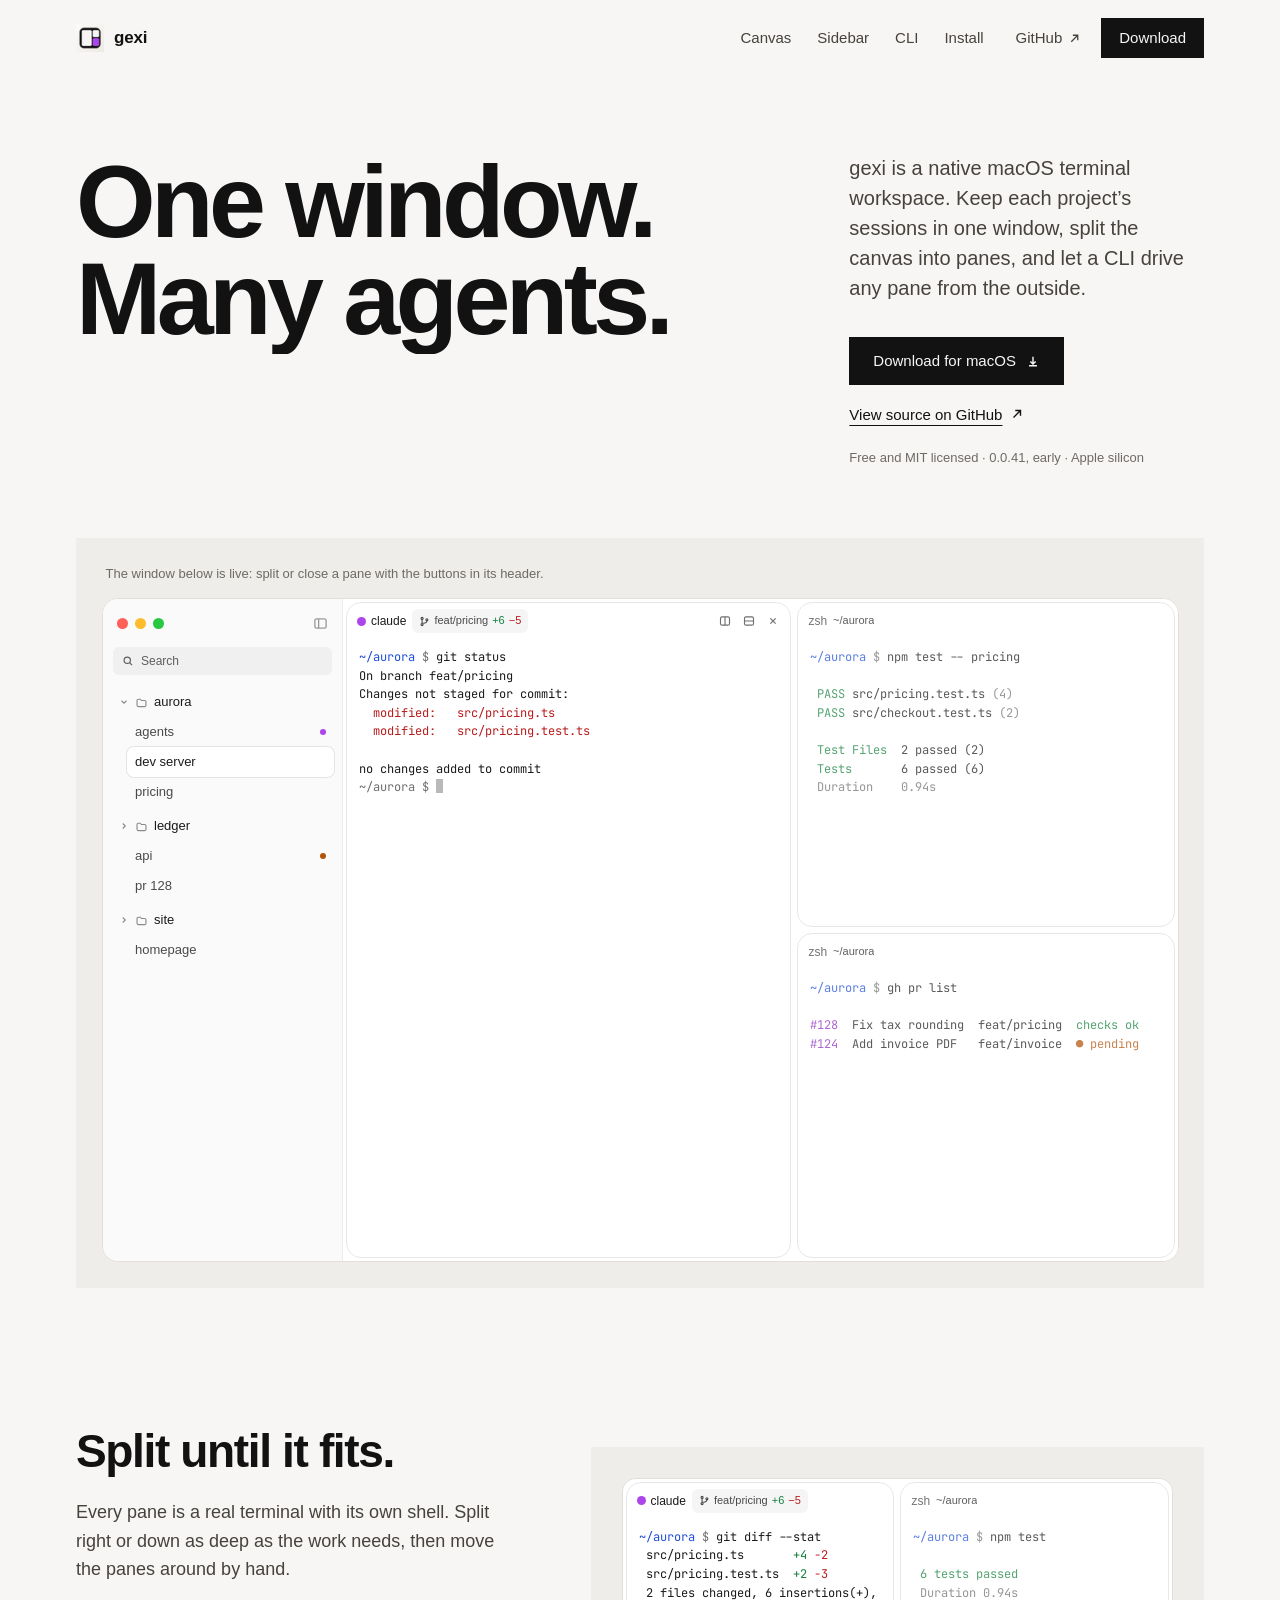
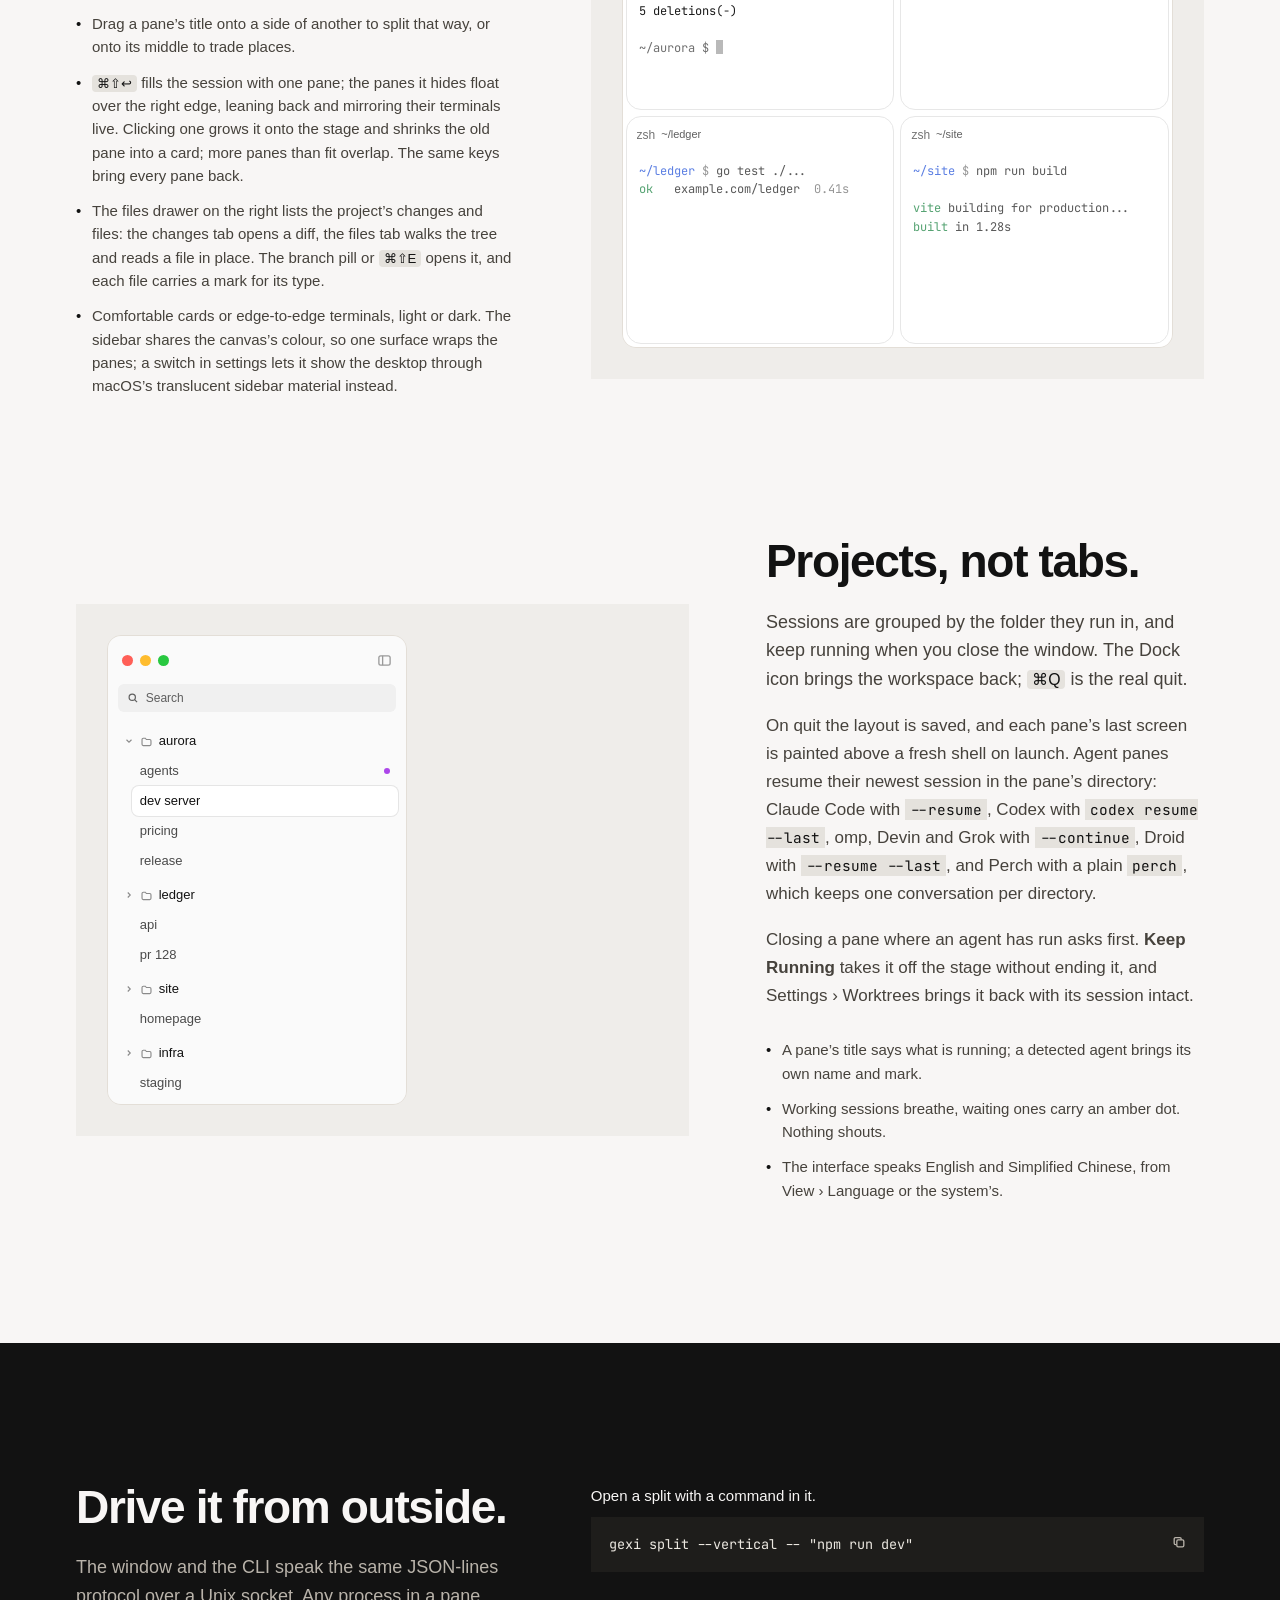
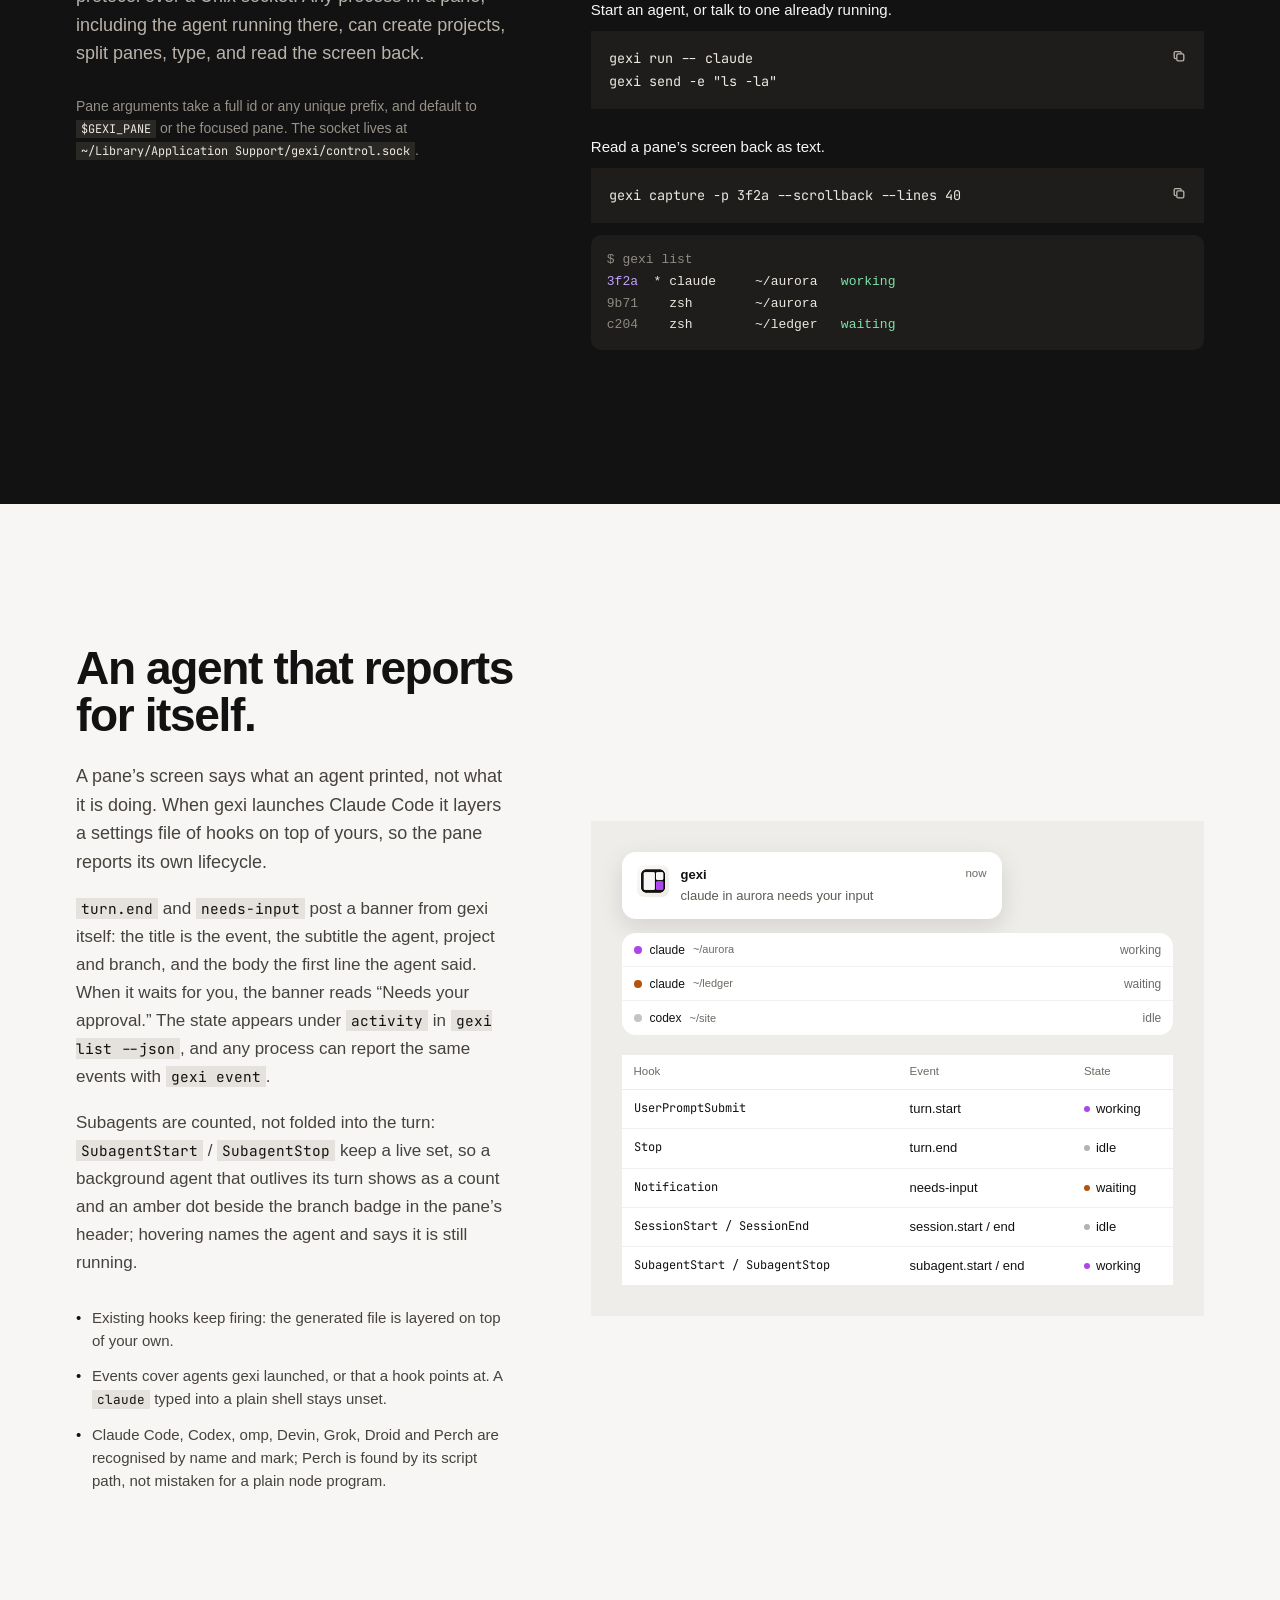
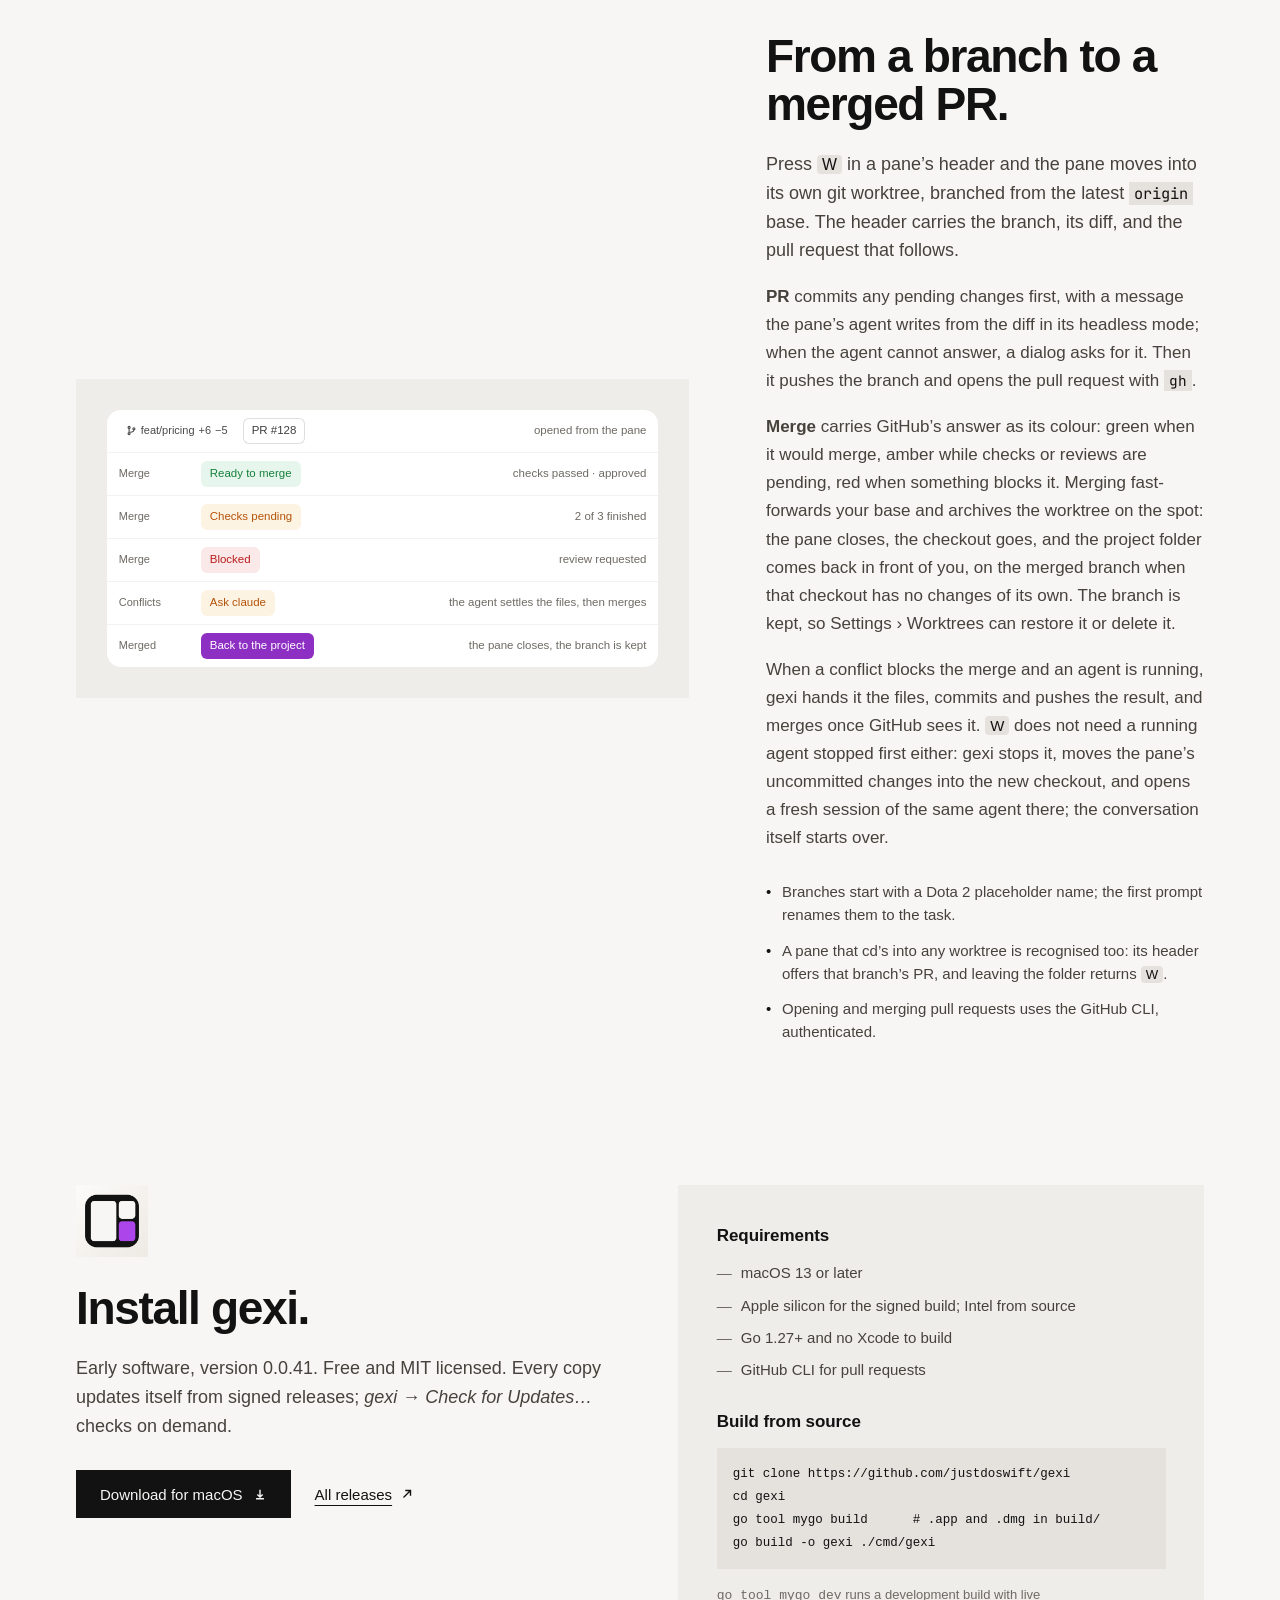
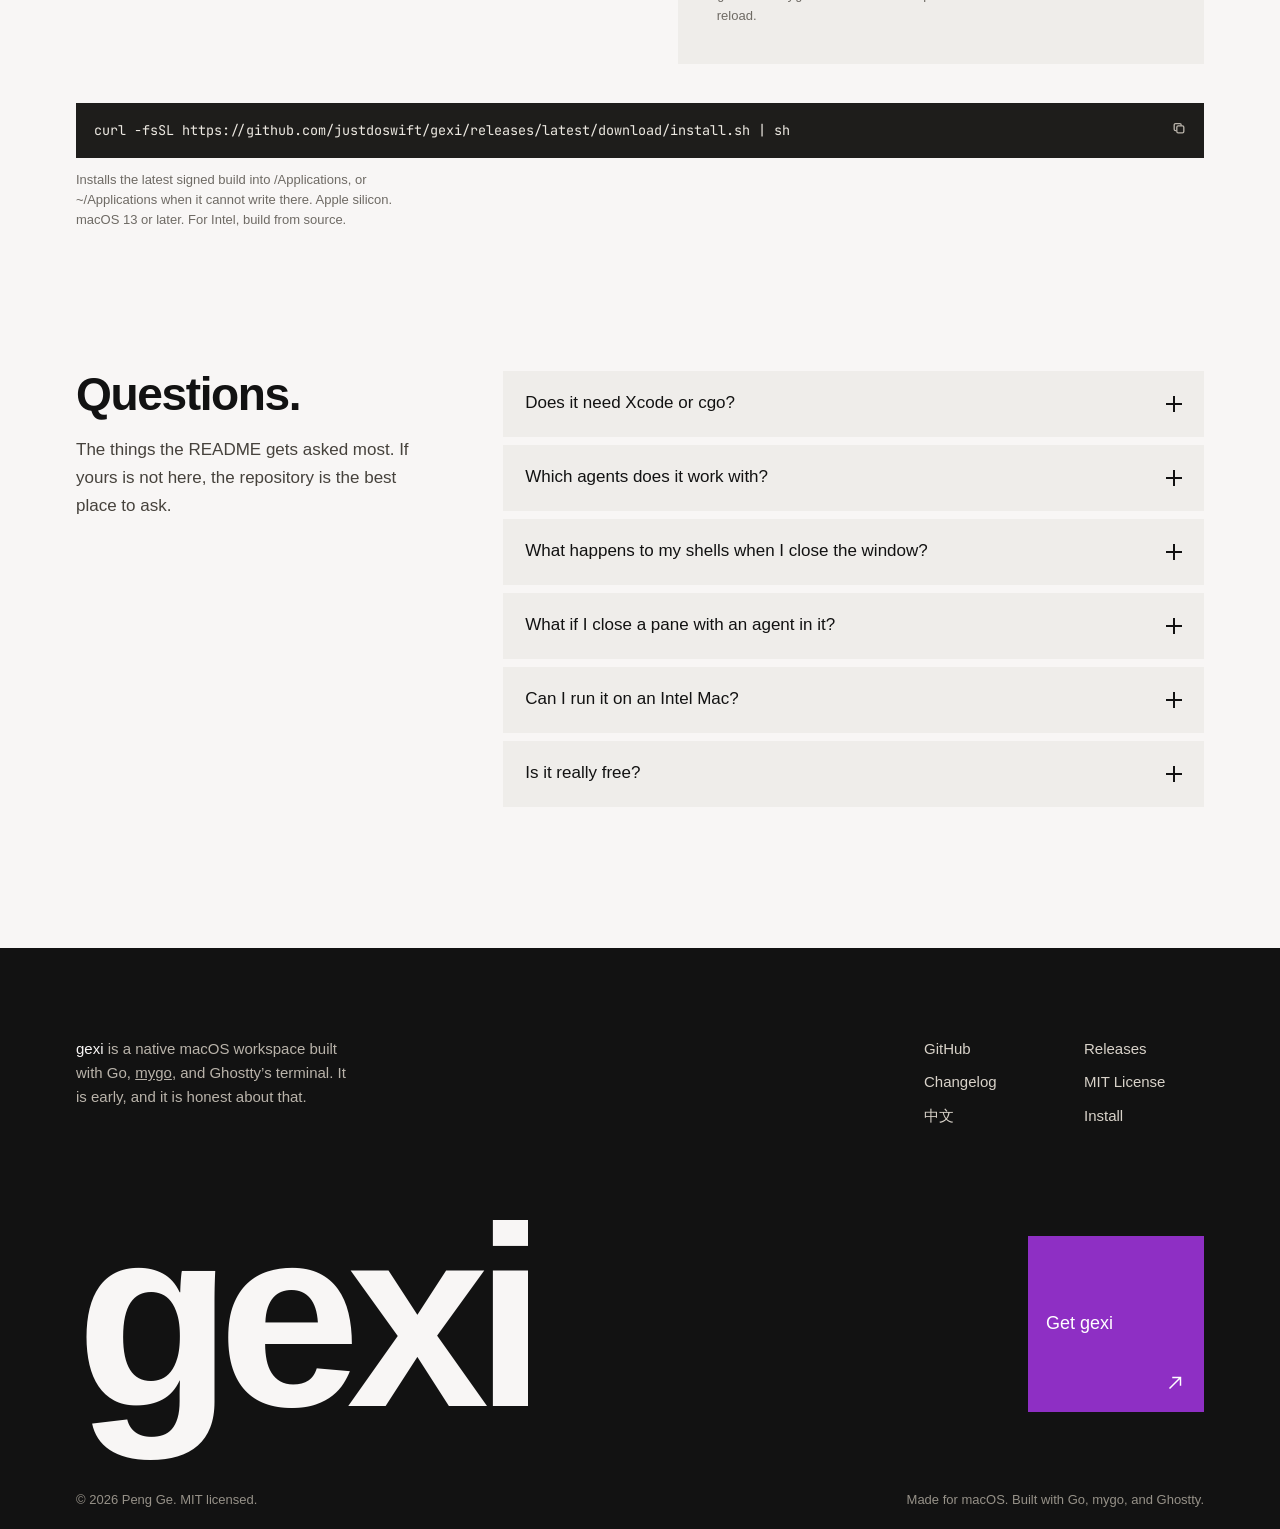
==== commit 51463035: "Wrap the panes in one sidebar and canvas surface The main window no longer draws Liquid Glass under " ====
--- a/docs/index.html
+++ b/docs/index.html
@@ -179,7 +179,7 @@
           <li>Drag a pane’s title onto a side of another to split that way, or onto its middle to trade places.</li>
           <li><span><kbd>⌘⇧↩</kbd> fills the session with one pane; the panes it hides float over the right edge, leaning back and mirroring their terminals live. Clicking one grows it onto the stage and shrinks the old pane into a card; more panes than fit overlap. The same keys bring every pane back.</span></li>
           <li>The files drawer on the right lists the project’s changes and files: the changes tab opens a diff, the files tab walks the tree and reads a file in place. The branch pill or <kbd>⌘⇧E</kbd> opens it, and each file carries a mark for its type.</li>
-          <li>Comfortable cards or edge-to-edge terminals, light or dark. On macOS 26 the window, sidebar and panes share one Liquid Glass; a switch in settings returns the flat look.</li>
+          <li>Comfortable cards or edge-to-edge terminals, light or dark. The sidebar shares the canvas’s colour, so one surface wraps the panes; a switch in settings lets it show the desktop through macOS’s translucent sidebar material instead.</li>
         </ul>
       </div>
       <div data-reveal style="--d:90ms">
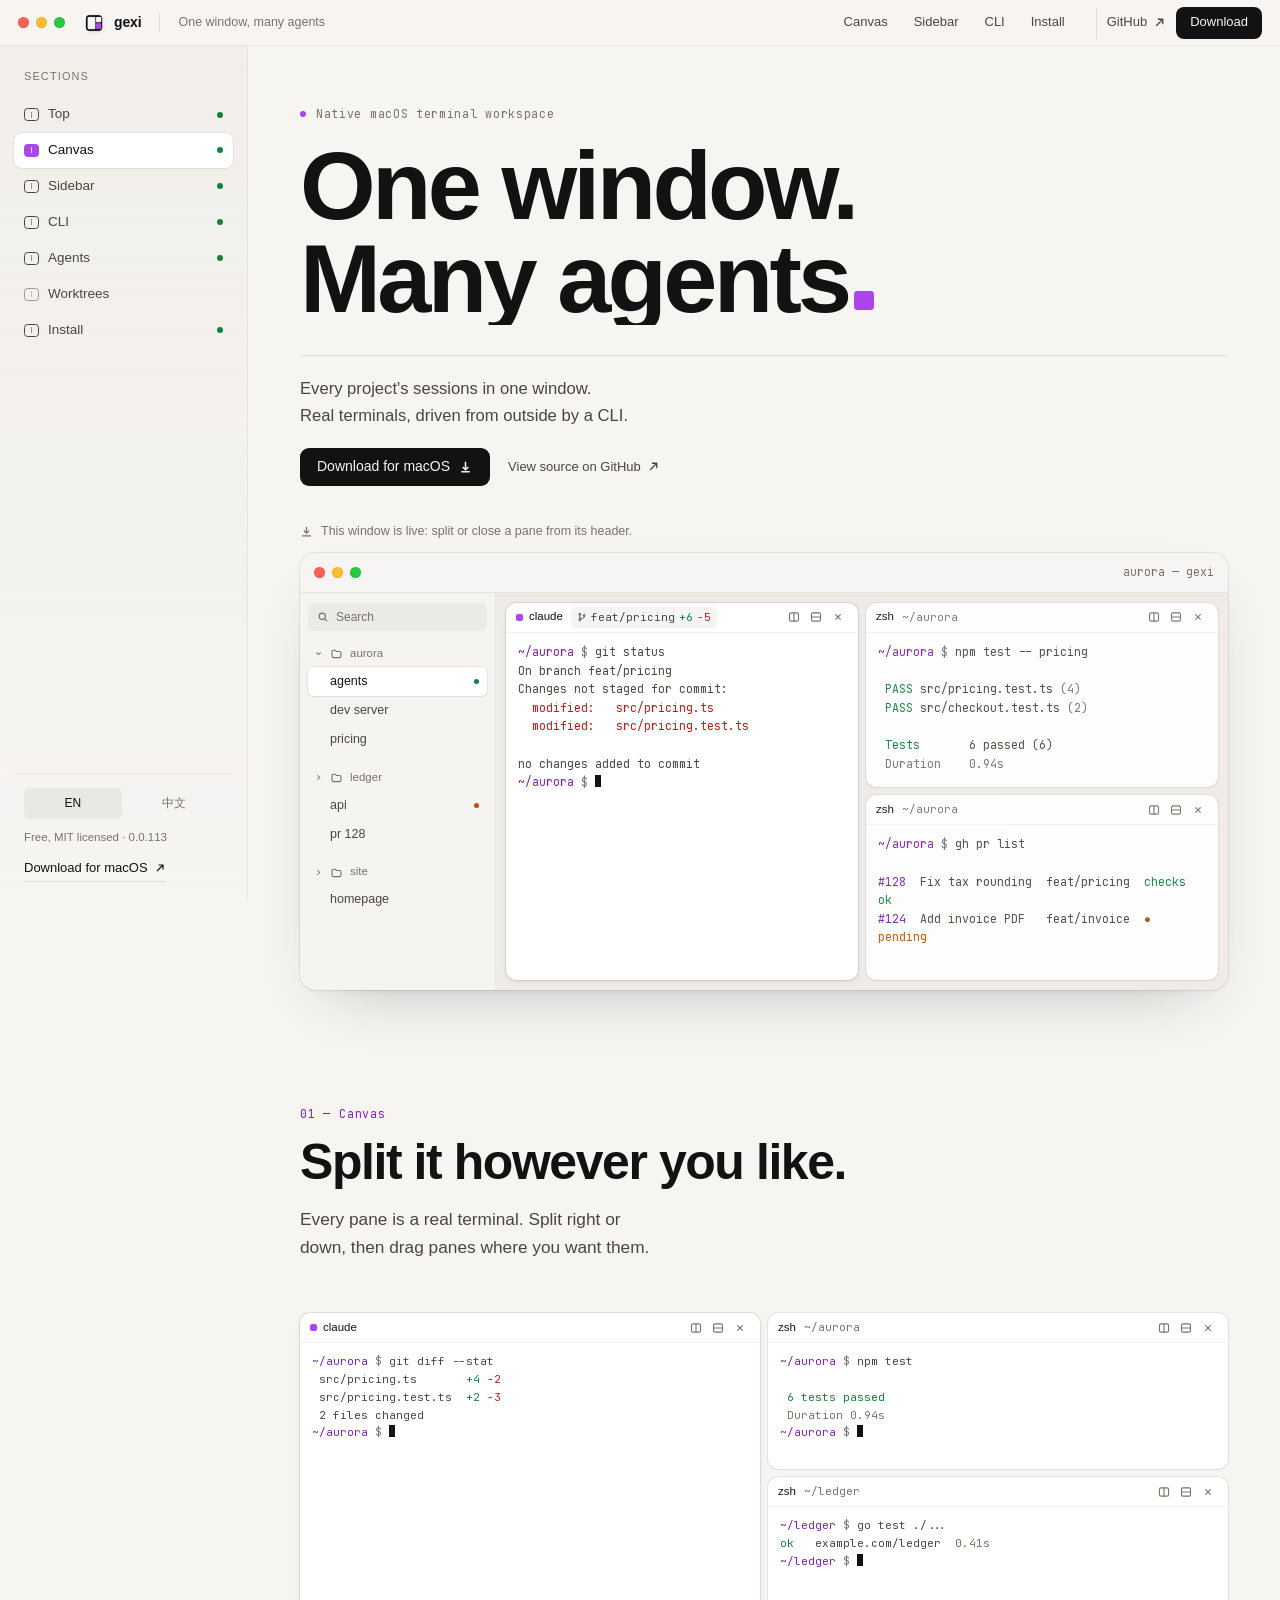
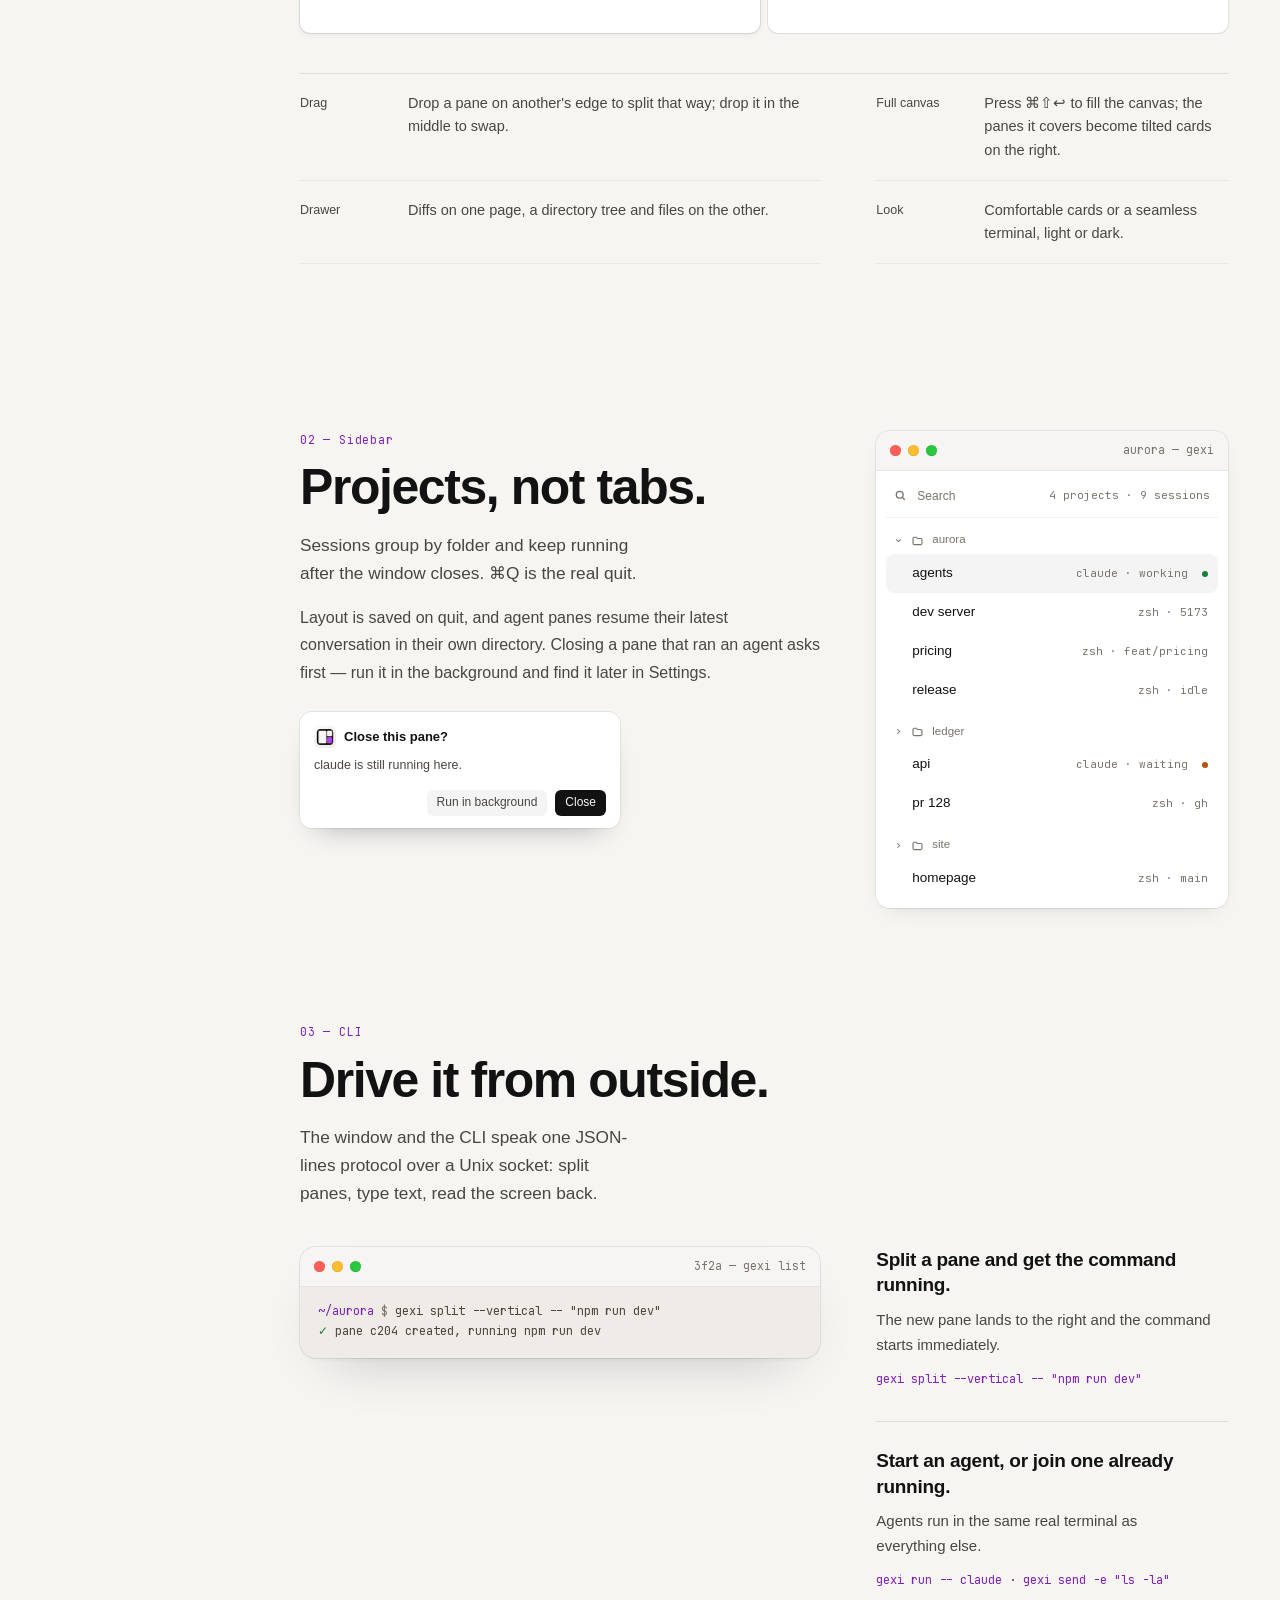
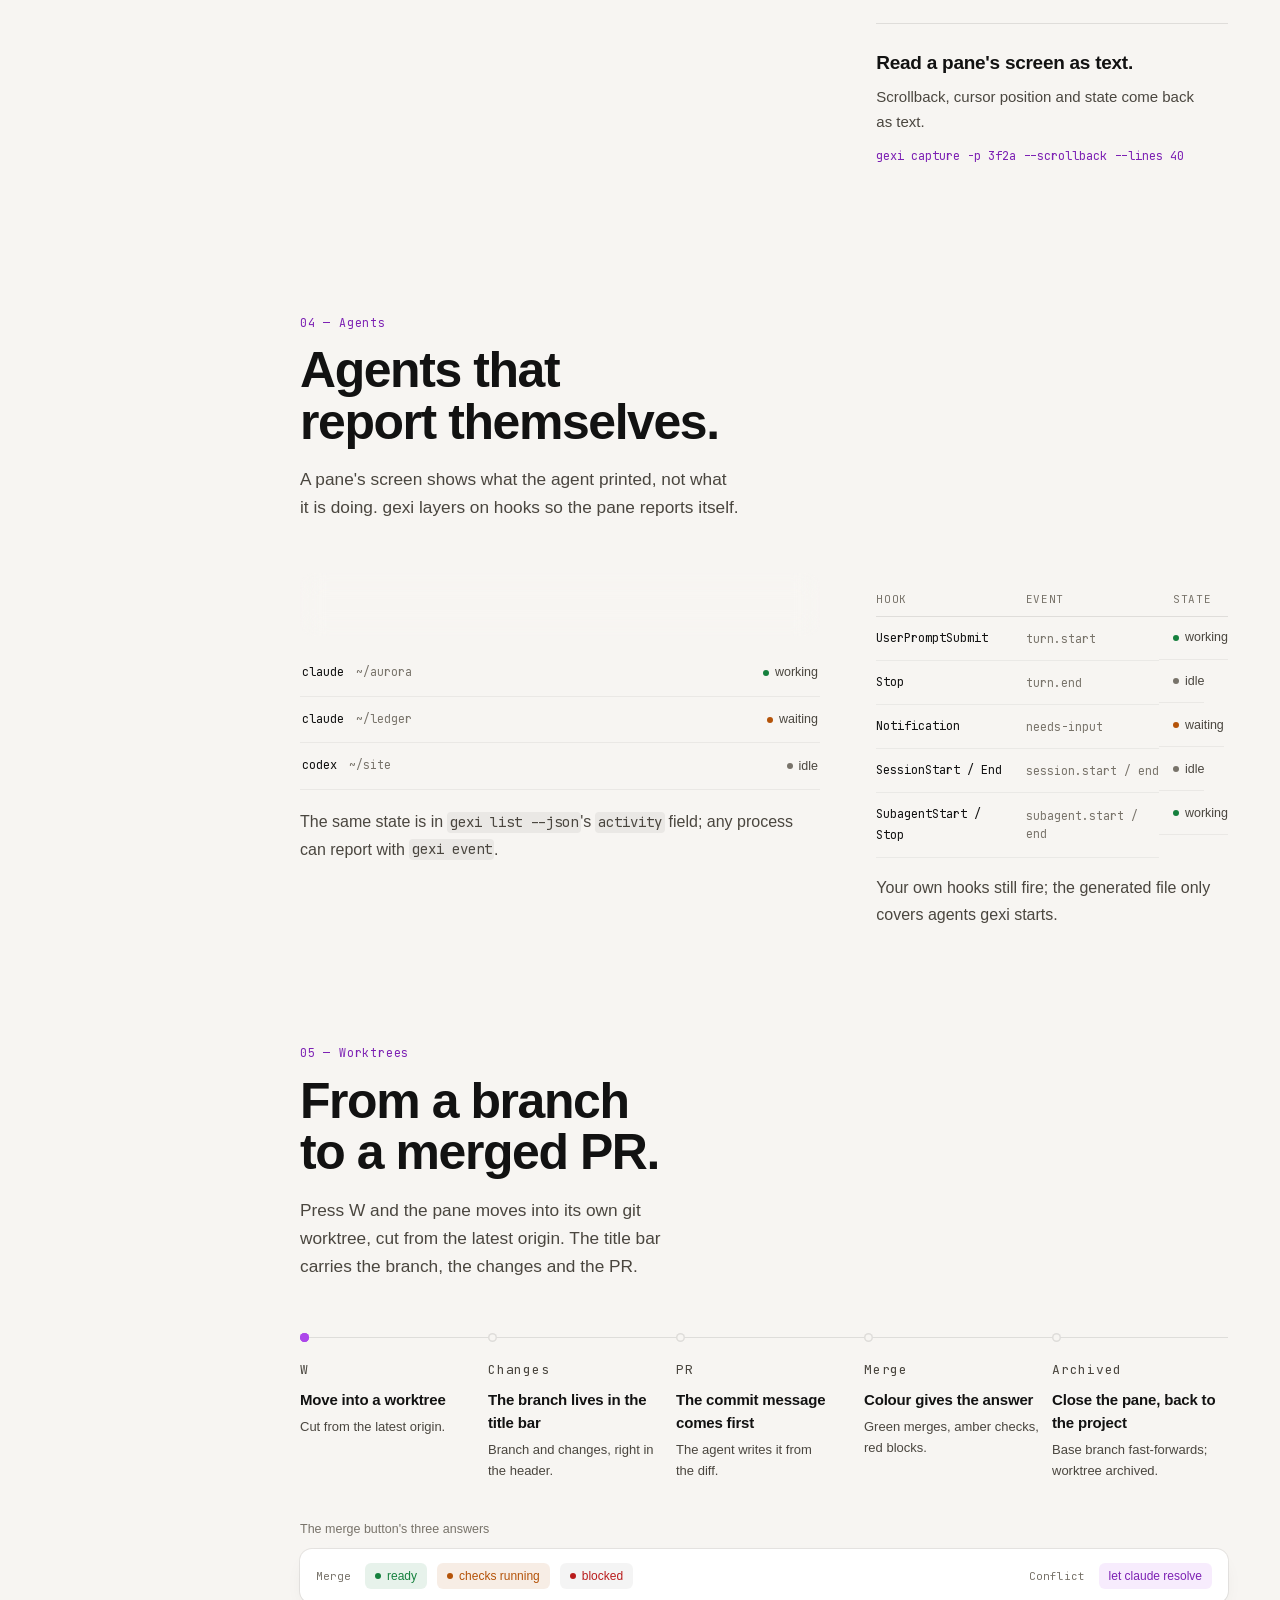
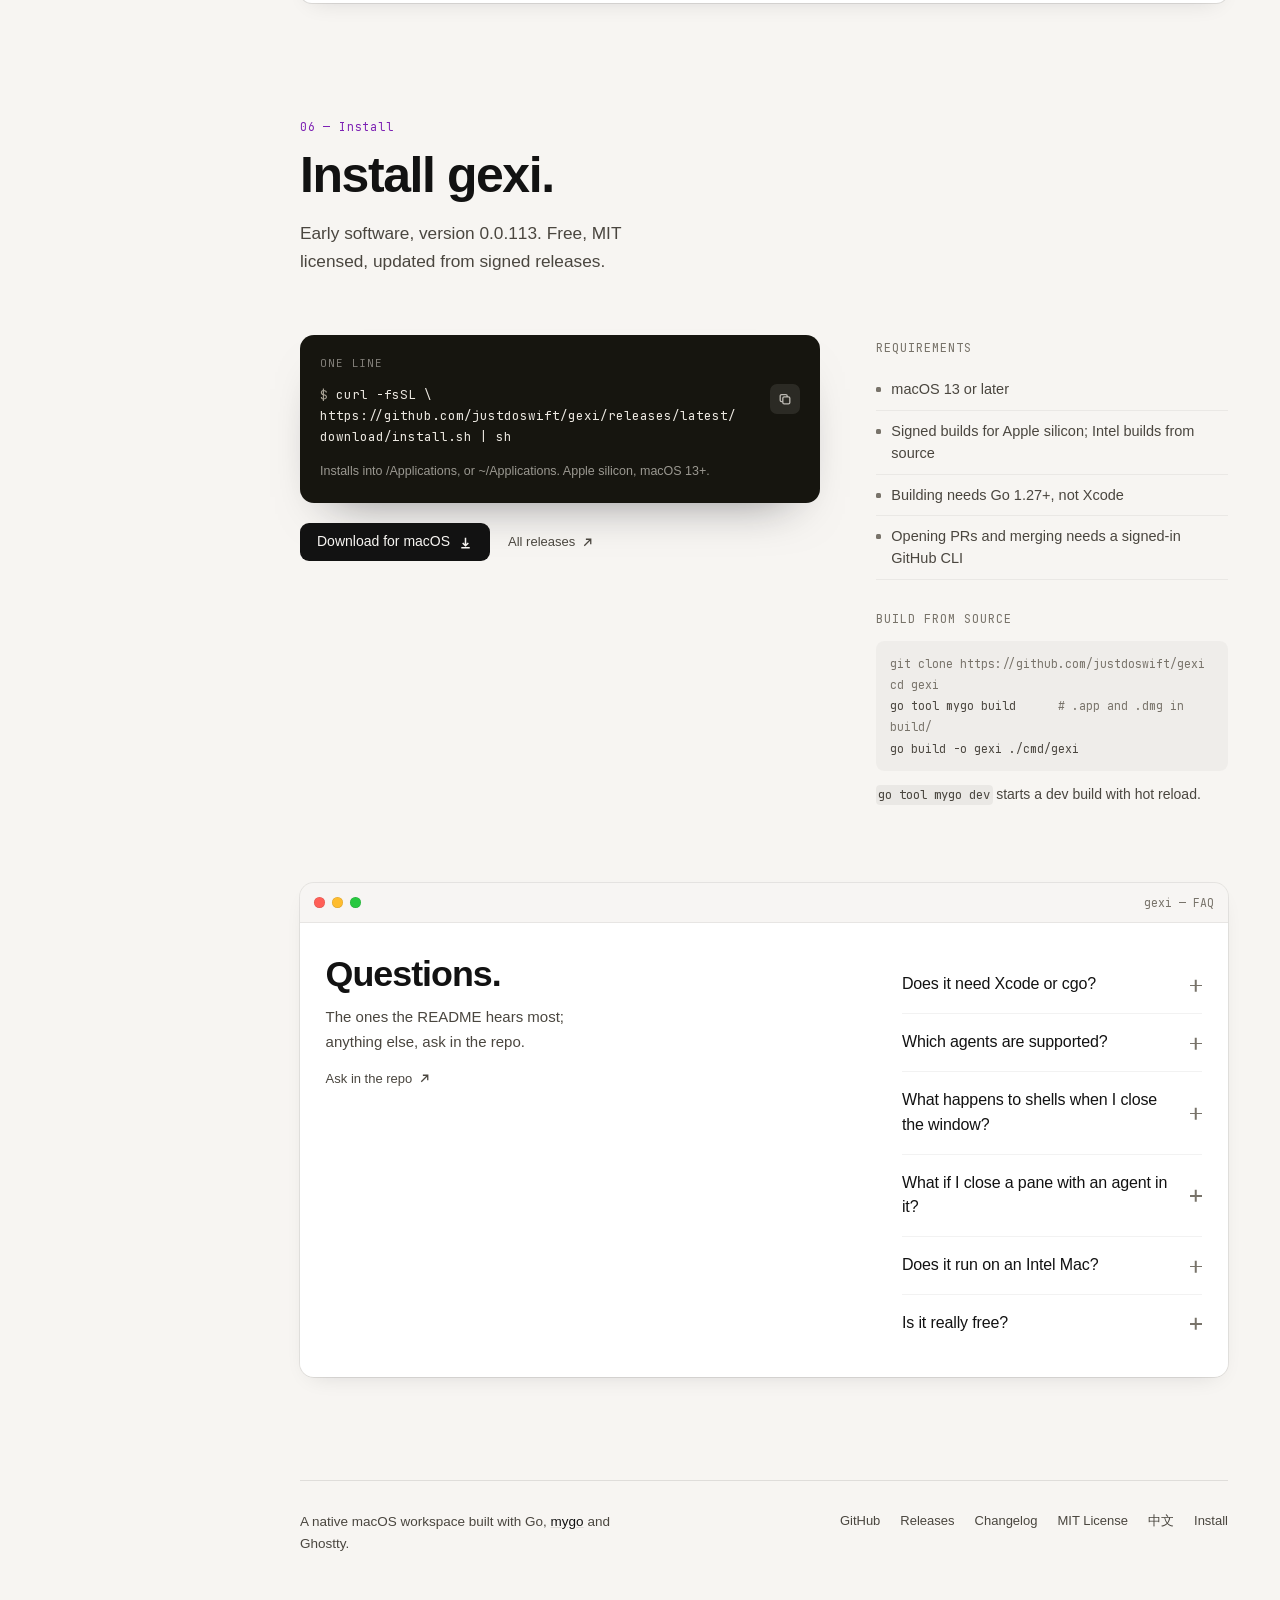
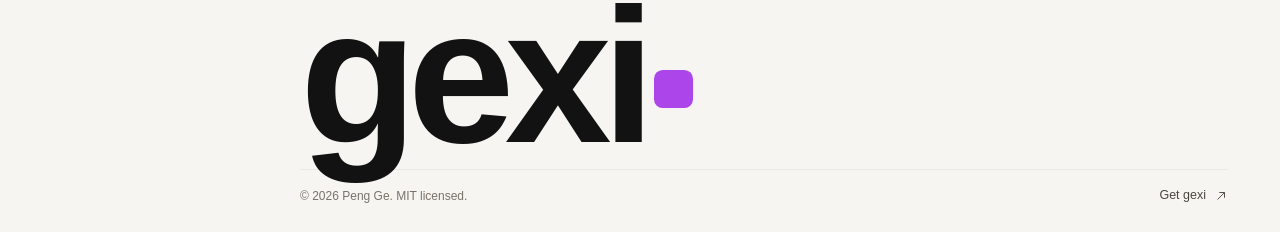
==== commit 1d55f4d4: "Redesign the website around the gexi window The page is now one gexi window: a title bar, a session " ====
--- a/docs/index.html
+++ b/docs/index.html
@@ -4,25 +4,22 @@
 <meta charset="utf-8">
 <meta name="viewport" content="width=device-width, initial-scale=1">
 <title>gexi — one window, many agents</title>
-<meta name="description" content="gexi is a native macOS terminal workspace: projects and sessions in one window, terminals in nested panes, git worktrees with pull requests, and a CLI that can drive every one of them.">
+<meta name="description" content="gexi is a native macOS terminal workspace: every project's sessions in one window, panes that split any way you like, worktrees that carry a branch all the way to a merged PR, agents that report what they're doing, and a CLI that drives any pane from outside.">
 <link rel="canonical" href="https://justdoswift.github.io/gexi/">
 <link rel="alternate" hreflang="en" href="https://justdoswift.github.io/gexi/">
 <link rel="alternate" hreflang="zh-Hans" href="https://justdoswift.github.io/gexi/zh/">
 <link rel="alternate" hreflang="x-default" href="https://justdoswift.github.io/gexi/">
 <meta property="og:type" content="website">
 <meta property="og:title" content="gexi — one window, many agents">
-<meta property="og:description" content="A native macOS terminal workspace. Split panes, grouped sessions, git worktrees with pull requests, agent events, and a CLI that drives the whole window.">
+<meta property="og:description" content="A native macOS terminal workspace. Splits, sessions grouped by project, worktrees that go all the way to a PR, agents that report themselves, and a CLI that drives the whole window.">
 <meta property="og:url" content="https://justdoswift.github.io/gexi/">
 <meta property="og:image" content="https://justdoswift.github.io/gexi/assets/og.png">
 <meta name="twitter:card" content="summary_large_image">
-<meta name="theme-color" content="#f8f6f5">
+<meta name="theme-color" content="#f7f5f2">
 <link rel="icon" type="image/png" sizes="32x32" href="assets/gexi-icon-32.png">
 <link rel="apple-touch-icon" href="assets/gexi-icon-180.png">
-<link rel="preconnect" href="https://fonts.googleapis.com">
-<link rel="preconnect" href="https://fonts.gstatic.com" crossorigin>
-<link rel="stylesheet" href="https://fonts.googleapis.com/css2?family=JetBrains+Mono:wght@400;500&display=swap">
+<link rel="preload" href="assets/fonts/jetbrains-mono-latin.woff2" as="font" type="font/woff2" crossorigin>
 <link rel="stylesheet" href="assets/site.css">
-<script>document.documentElement.classList.add('js');</script>
 <script type="application/ld+json">
 {"@context":"https://schema.org","@type":"SoftwareApplication","name":"gexi","operatingSystem":"macOS 13 or later","applicationCategory":"DeveloperApplication","offers":{"@type":"Offer","price":"0","priceCurrency":"USD"},"license":"https://opensource.org/licenses/MIT","url":"https://justdoswift.github.io/gexi/","downloadUrl":"https://github.com/justdoswift/gexi/releases/latest"}
 </script>
@@ -30,85 +27,160 @@
 <body>
 <a class="skip" href="#main">Skip to content</a>
 
-<header class="nav">
-  <div class="wrap nav-inner">
-    <a class="brand" href="index.html"><img src="assets/gexi-icon-32.png" width="28" height="28" alt=""><span>gexi</span></a>
-    <nav class="nav-links" aria-label="Primary">
-      <a href="#canvas">Canvas</a>
-      <a href="#sidebar">Sidebar</a>
-      <a href="#cli">CLI</a>
-      <a href="#install">Install</a>
-    </nav>
-    <div class="nav-actions">
-      <a class="nav-github" href="https://github.com/justdoswift/gexi">GitHub<svg viewBox="0 0 16 16" fill="none" stroke="currentColor" stroke-width="1.6" aria-hidden="true"><path d="M4 12 12 4M6 4h6v6"/></svg></a>
-      <a class="btn btn--sm" href="https://github.com/justdoswift/gexi/releases/latest">Download</a>
-    </div>
+<header class="chrome">
+  <span class="lights" aria-hidden="true"><i></i><i></i><i></i></span>
+  <a class="chrome-brand" href="index.html"><img src="assets/gexi-icon-32.png" width="22" height="22" alt=""><span>gexi</span></a>
+  <p class="chrome-title">One window, many agents</p>
+  <nav class="chrome-nav" aria-label="Main">
+    <a href="#canvas">Canvas</a>
+    <a href="#sidebar">Sidebar</a>
+    <a href="#cli">CLI</a>
+    <a href="#install">Install</a>
+  </nav>
+  <div class="chrome-actions">
+    <a class="ghost-link" href="https://github.com/justdoswift/gexi"><span>GitHub</span><svg viewBox="0 0 16 16" fill="none" stroke="currentColor" stroke-width="1.6" aria-hidden="true"><path d="M4 12 12 4M6 4h6v6"/></svg></a>
+    <a class="btn btn--sm" href="https://github.com/justdoswift/gexi/releases/latest">Download</a>
   </div>
 </header>
 
-<main id="main">
-
-  <section class="hero wrap" aria-labelledby="title">
-    <div class="hero-top">
-      <h1 id="title"><span class="line"><span>One window.</span></span><span class="line"><span>Many agents.</span></span></h1>
-      <div class="hero-aside">
-        <p class="hero-sub">gexi is a native macOS terminal workspace. Keep each project’s sessions in one window, split the canvas into panes, and let a CLI drive any pane from the outside.</p>
-        <div class="hero-cta">
-          <a class="btn" href="https://github.com/justdoswift/gexi/releases/latest">Download for macOS<svg viewBox="0 0 16 16" fill="none" stroke="currentColor" stroke-width="1.6" aria-hidden="true"><path d="M8 3v8M5 8.5 8 11.5l3-3M3.5 13.5h9"/></svg></a>
-          <a class="link-arrow" href="https://github.com/justdoswift/gexi">View source on GitHub<svg viewBox="0 0 16 16" fill="none" stroke="currentColor" stroke-width="1.6" aria-hidden="true"><path d="M4 12 12 4M6 4h6v6"/></svg></a>
-        </div>
-        <p class="hero-meta">Free and MIT licensed · 0.0.41, early · Apple silicon</p>
+<div class="workspace">
+
+  <aside class="rail" aria-label="Page sections">
+    <p class="rail-label">Sections</p>
+    <nav class="rail-list">
+      <a class="rail-item" href="#top" data-rail="top"><span class="rail-glyph" aria-hidden="true"></span>Top<span class="rail-dot" aria-hidden="true"></span></a>
+      <a class="rail-item" href="#canvas" data-rail="canvas"><span class="rail-glyph" aria-hidden="true"></span>Canvas<span class="rail-dot" aria-hidden="true"></span></a>
+      <a class="rail-item" href="#sidebar" data-rail="sidebar"><span class="rail-glyph" aria-hidden="true"></span>Sidebar<span class="rail-dot" aria-hidden="true"></span></a>
+      <a class="rail-item" href="#cli" data-rail="cli"><span class="rail-glyph" aria-hidden="true"></span>CLI<span class="rail-dot" aria-hidden="true"></span></a>
+      <a class="rail-item" href="#agents" data-rail="agents"><span class="rail-glyph" aria-hidden="true"></span>Agents<span class="rail-dot" aria-hidden="true"></span></a>
+      <a class="rail-item" href="#worktrees" data-rail="worktrees"><span class="rail-glyph" aria-hidden="true"></span>Worktrees<span class="rail-dot" aria-hidden="true"></span></a>
+      <a class="rail-item" href="#install" data-rail="install"><span class="rail-glyph" aria-hidden="true"></span>Install<span class="rail-dot" aria-hidden="true"></span></a>
+    </nav>
+    <div class="rail-foot">
+      <div class="rail-lang">
+        <a href="index.html" aria-current="true">EN</a>
+        <a href="zh/index.html" lang="zh-Hans" hreflang="zh-Hans">中文</a>
       </div>
+      <p class="rail-meta">Free, MIT licensed · 0.0.113</p>
+      <a class="rail-cta" href="https://github.com/justdoswift/gexi/releases/latest">Download for macOS<svg viewBox="0 0 16 16" fill="none" stroke="currentColor" stroke-width="1.6" aria-hidden="true"><path d="M4 12 12 4M6 4h6v6"/></svg></a>
     </div>
-
-    <div class="stage">
-      <p class="stage-hint">The window below is live: split or close a pane with the buttons in its header.</p>
-      <div class="app hero-window" data-ui aria-label="A gexi window with three panes">
-        <div class="app-side">
-          <div class="side-chrome">
-            <span class="lights" aria-hidden="true"><i></i><i></i><i></i></span>
-            <svg viewBox="0 0 16 16" fill="none" stroke="currentColor" stroke-width="1.4" aria-hidden="true"><rect x="2" y="3" width="12" height="10" rx="2"/><path d="M6 3v10"/></svg>
-          </div>
-          <div class="side-search"><svg viewBox="0 0 16 16" fill="none" stroke="currentColor" stroke-width="1.6" aria-hidden="true"><circle cx="7" cy="7" r="4.2"/><path d="m10.4 10.4 3 3"/></svg>Search</div>
-          <div class="side-list">
-            <div class="project">
-              <div class="project-row"><svg class="chev" viewBox="0 0 16 16" fill="none" stroke="currentColor" stroke-width="1.8" aria-hidden="true"><path d="m4 6 4 4 4-4"/></svg><svg viewBox="0 0 16 16" fill="none" stroke="currentColor" stroke-width="1.4" aria-hidden="true"><path d="M2.5 5.5A1.5 1.5 0 0 1 4 4h2.5l1.4 1.6H12A1.5 1.5 0 0 1 13.5 7.1v4.4A1.5 1.5 0 0 1 12 13H4a1.5 1.5 0 0 1-1.5-1.5Z"/></svg><span>aurora</span></div>
-              <div class="session working"><span class="sess-name">agents</span><span class="dot dot--work"></span></div>
-              <div class="session active"><span class="sess-name">dev server</span></div>
-              <div class="session"><span class="sess-name">pricing</span></div>
-            </div>
-            <div class="project">
-              <div class="project-row"><svg class="chev" viewBox="0 0 16 16" fill="none" stroke="currentColor" stroke-width="1.8" aria-hidden="true"><path d="m6 4 4 4-4 4"/></svg><svg viewBox="0 0 16 16" fill="none" stroke="currentColor" stroke-width="1.4" aria-hidden="true"><path d="M2.5 5.5A1.5 1.5 0 0 1 4 4h2.5l1.4 1.6H12A1.5 1.5 0 0 1 13.5 7.1v4.4A1.5 1.5 0 0 1 12 13H4a1.5 1.5 0 0 1-1.5-1.5Z"/></svg><span>ledger</span></div>
-              <div class="session"><span class="sess-name">api</span><span class="dot dot--wait"></span></div>
-              <div class="session"><span class="sess-name">pr 128</span></div>
-            </div>
-            <div class="project">
-              <div class="project-row"><svg class="chev" viewBox="0 0 16 16" fill="none" stroke="currentColor" stroke-width="1.8" aria-hidden="true"><path d="m6 4 4 4-4 4"/></svg><svg viewBox="0 0 16 16" fill="none" stroke="currentColor" stroke-width="1.4" aria-hidden="true"><path d="M2.5 5.5A1.5 1.5 0 0 1 4 4h2.5l1.4 1.6H12A1.5 1.5 0 0 1 13.5 7.1v4.4A1.5 1.5 0 0 1 12 13H4a1.5 1.5 0 0 1-1.5-1.5Z"/></svg><span>site</span></div>
-              <div class="session"><span class="sess-name">homepage</span></div>
-            </div>
-          </div>
-        </div>
-        <div class="app-main">
-          <div class="panes" data-count="3" data-panes>
-            <section class="pane focused">
-              <header class="pane-head">
-                <span class="pane-title"><span class="agent" aria-hidden="true"></span>claude</span>
-                <span class="branch-pill"><svg viewBox="0 0 16 16" fill="none" stroke="currentColor" stroke-width="1.6" aria-hidden="true"><circle cx="4.5" cy="3.5" r="1.5"/><circle cx="4.5" cy="12.5" r="1.5"/><circle cx="11.5" cy="5.5" r="1.5"/><path d="M4.5 5v6M6 10.5c3.5 0 5.5-1 5.5-3.5"/></svg>feat/pricing <span class="add">+6</span> <span class="del">−5</span></span>
-                <span class="pane-actions">
-                  <button class="pane-btn" data-act="split" aria-label="Split right"><svg viewBox="0 0 16 16" fill="none" stroke="currentColor" stroke-width="1.5" aria-hidden="true"><rect x="2" y="2.5" width="12" height="11" rx="2"/><path d="M8 2.5v11"/></svg></button>
-                  <button class="pane-btn" data-act="split" aria-label="Split down"><svg viewBox="0 0 16 16" fill="none" stroke="currentColor" stroke-width="1.5" aria-hidden="true"><rect x="2" y="2.5" width="12" height="11" rx="2"/><path d="M2 8h12"/></svg></button>
-                  <button class="pane-btn" data-act="close" aria-label="Close pane"><svg viewBox="0 0 16 16" fill="none" stroke="currentColor" stroke-width="1.6" aria-hidden="true"><path d="m4.5 4.5 7 7m0-7-7 7"/></svg></button>
-                </span>
-              </header>
-              <pre class="term"><span class="dir">~/aurora</span> <span class="dim">$</span> git status
+  </aside>
+
+  <main class="canvas" id="main">
+    <nav class="rail-strip" aria-label="Page sections">
+      <a href="#top" data-rail="top">Top</a>
+      <a href="#canvas" data-rail="canvas">Canvas</a>
+      <a href="#sidebar" data-rail="sidebar">Sidebar</a>
+      <a href="#cli" data-rail="cli">CLI</a>
+      <a href="#agents" data-rail="agents">Agents</a>
+      <a href="#worktrees" data-rail="worktrees">Worktrees</a>
+      <a href="#install" data-rail="install">Install</a>
+    </nav>
+    <div class="wrap" id="top">
+
+      <section class="hero" aria-labelledby="title">
+        <div class="hero-head">
+          <p class="eyebrow"><i aria-hidden="true"></i>Native macOS terminal workspace</p>
+          <h1 id="title">
+            <span class="hero-line"><span>One window.</span></span>
+            <span class="hero-line"><span>Many agents<i class="stop-mark" aria-hidden="true"></i></span></span>
+          </h1>
+        </div>
+
+        <div class="hero-sub">
+          <p>Every project's sessions in one window. Real terminals, driven from outside by a CLI.</p>
+          <div class="hero-actions">
+            <a class="btn" href="https://github.com/justdoswift/gexi/releases/latest">Download for macOS<svg viewBox="0 0 16 16" fill="none" stroke="currentColor" stroke-width="1.6" aria-hidden="true"><path d="M8 3v8M5 8.5 8 11.5l3-3M3.5 13.5h9"/></svg></a>
+            <a class="ghost-link" href="https://github.com/justdoswift/gexi"><span>View source on GitHub</span><svg viewBox="0 0 16 16" fill="none" stroke="currentColor" stroke-width="1.6" aria-hidden="true"><path d="M4 12 12 4M6 4h6v6"/></svg></a>
+          </div>
+        </div>
+
+        <div class="stage" data-intro>
+          <p class="stage-hint"><svg viewBox="0 0 16 16" fill="none" stroke="currentColor" stroke-width="1.6" aria-hidden="true"><path d="M8 2.5v8M5 7l3 3 3-3M2.5 13.5h11"/></svg>This window is live: split or close a pane from its header.</p>
+          <div class="win" role="group" data-ui aria-label="A gexi window with three panes">
+            <div class="win-bar">
+              <span class="lights" aria-hidden="true"><i></i><i></i><i></i></span>
+              <span class="win-path">aurora — gexi</span>
+            </div>
+            <div class="win-body">
+              <div class="win-side">
+                <div class="side-search"><svg viewBox="0 0 16 16" fill="none" stroke="currentColor" stroke-width="1.6" aria-hidden="true"><circle cx="7" cy="7" r="4.2"/><path d="m10.4 10.4 3 3"/></svg>Search</div>
+                <div class="side-group">
+                  <div class="side-project"><svg class="chev" viewBox="0 0 16 16" fill="none" stroke="currentColor" stroke-width="1.8" aria-hidden="true"><path d="m4 6 4 4 4-4"/></svg><svg viewBox="0 0 16 16" fill="none" stroke="currentColor" stroke-width="1.4" aria-hidden="true"><path d="M2.5 5.5A1.5 1.5 0 0 1 4 4h2.5l1.4 1.6H12A1.5 1.5 0 0 1 13.5 7.1v4.4A1.5 1.5 0 0 1 12 13H4a1.5 1.5 0 0 1-1.5-1.5Z"/></svg><span>aurora</span></div>
+                  <div class="sess active"><span>agents</span><span class="dot dot--work"></span></div>
+                  <div class="sess"><span>dev server</span></div>
+                  <div class="sess"><span>pricing</span></div>
+                </div>
+                <div class="side-group">
+                  <div class="side-project"><svg class="chev" viewBox="0 0 16 16" fill="none" stroke="currentColor" stroke-width="1.8" aria-hidden="true"><path d="m6 4 4 4-4 4"/></svg><svg viewBox="0 0 16 16" fill="none" stroke="currentColor" stroke-width="1.4" aria-hidden="true"><path d="M2.5 5.5A1.5 1.5 0 0 1 4 4h2.5l1.4 1.6H12A1.5 1.5 0 0 1 13.5 7.1v4.4A1.5 1.5 0 0 1 12 13H4a1.5 1.5 0 0 1-1.5-1.5Z"/></svg><span>ledger</span></div>
+                  <div class="sess"><span>api</span><span class="dot dot--wait"></span></div>
+                  <div class="sess"><span>pr 128</span></div>
+                </div>
+                <div class="side-group">
+                  <div class="side-project"><svg class="chev" viewBox="0 0 16 16" fill="none" stroke="currentColor" stroke-width="1.8" aria-hidden="true"><path d="m6 4 4 4-4 4"/></svg><svg viewBox="0 0 16 16" fill="none" stroke="currentColor" stroke-width="1.4" aria-hidden="true"><path d="M2.5 5.5A1.5 1.5 0 0 1 4 4h2.5l1.4 1.6H12A1.5 1.5 0 0 1 13.5 7.1v4.4A1.5 1.5 0 0 1 12 13H4a1.5 1.5 0 0 1-1.5-1.5Z"/></svg><span>site</span></div>
+                  <div class="sess"><span>homepage</span></div>
+                </div>
+              </div>
+              <div class="win-main">
+                <div class="panes" data-count="3" data-panes>
+                  <section class="pane focused">
+                    <header class="pane-head">
+                      <span class="pane-title"><span class="agent-dot" aria-hidden="true"></span>claude</span>
+                      <span class="branch-pill"><svg viewBox="0 0 16 16" fill="none" stroke="currentColor" stroke-width="1.6" aria-hidden="true"><circle cx="4.5" cy="3.5" r="1.5"/><circle cx="4.5" cy="12.5" r="1.5"/><circle cx="11.5" cy="5.5" r="1.5"/><path d="M4.5 5v6M6 10.5c3.5 0 5.5-1 5.5-3.5"/></svg>feat/pricing <span class="add">+6</span> <span class="del">−5</span></span>
+                      <span class="pane-actions">
+                        <button class="pane-btn" data-act="split" aria-label="Split right"><svg viewBox="0 0 16 16" fill="none" stroke="currentColor" stroke-width="1.5" aria-hidden="true"><rect x="2" y="2.5" width="12" height="11" rx="2"/><path d="M8 2.5v11"/></svg></button>
+                        <button class="pane-btn" data-act="split" aria-label="Split down"><svg viewBox="0 0 16 16" fill="none" stroke="currentColor" stroke-width="1.5" aria-hidden="true"><rect x="2" y="2.5" width="12" height="11" rx="2"/><path d="M2 8h12"/></svg></button>
+                        <button class="pane-btn" data-act="close" aria-label="Close pane"><svg viewBox="0 0 16 16" fill="none" stroke="currentColor" stroke-width="1.6" aria-hidden="true"><path d="m4.5 4.5 7 7m0-7-7 7"/></svg></button>
+                      </span>
+                    </header>
+                    <pre class="term"><span class="dir">~/aurora</span> <span class="dim">$</span> git status
 On branch feat/pricing
 Changes not staged for commit:
   <span class="red">modified:   src/pricing.ts</span>
   <span class="red">modified:   src/pricing.test.ts</span>
 
 no changes added to commit
-<span class="dim">~/aurora</span> <span class="dim">$</span> <span class="cursor"></span></pre>
-            </section>
+<span class="dir">~/aurora</span> <span class="dim">$</span> <span class="cursor"></span></pre>
+                  </section>
+                  <section class="pane">
+                    <header class="pane-head">
+                      <span class="pane-title">zsh</span>
+                      <span class="pane-path">~/aurora</span>
+                      <span class="pane-actions">
+                        <button class="pane-btn" data-act="split" aria-label="Split right"><svg viewBox="0 0 16 16" fill="none" stroke="currentColor" stroke-width="1.5" aria-hidden="true"><rect x="2" y="2.5" width="12" height="11" rx="2"/><path d="M8 2.5v11"/></svg></button>
+                        <button class="pane-btn" data-act="split" aria-label="Split down"><svg viewBox="0 0 16 16" fill="none" stroke="currentColor" stroke-width="1.5" aria-hidden="true"><rect x="2" y="2.5" width="12" height="11" rx="2"/><path d="M2 8h12"/></svg></button>
+                        <button class="pane-btn" data-act="close" aria-label="Close pane"><svg viewBox="0 0 16 16" fill="none" stroke="currentColor" stroke-width="1.6" aria-hidden="true"><path d="m4.5 4.5 7 7m0-7-7 7"/></svg></button>
+                      </span>
+                    </header>
+                    <pre class="term"><span class="dir">~/aurora</span> <span class="dim">$</span> npm test -- pricing
+
+ <span class="green">PASS</span> src/pricing.test.ts <span class="dim">(4)</span>
+ <span class="green">PASS</span> src/checkout.test.ts <span class="dim">(2)</span>
+
+ <span class="green">Tests</span>       6 passed (6)
+ <span class="dim">Duration    0.94s</span></pre>
+                  </section>
+                  <section class="pane">
+                    <header class="pane-head">
+                      <span class="pane-title">zsh</span>
+                      <span class="pane-path">~/aurora</span>
+                      <span class="pane-actions">
+                        <button class="pane-btn" data-act="split" aria-label="Split right"><svg viewBox="0 0 16 16" fill="none" stroke="currentColor" stroke-width="1.5" aria-hidden="true"><rect x="2" y="2.5" width="12" height="11" rx="2"/><path d="M8 2.5v11"/></svg></button>
+                        <button class="pane-btn" data-act="split" aria-label="Split down"><svg viewBox="0 0 16 16" fill="none" stroke="currentColor" stroke-width="1.5" aria-hidden="true"><rect x="2" y="2.5" width="12" height="11" rx="2"/><path d="M2 8h12"/></svg></button>
+                        <button class="pane-btn" data-act="close" aria-label="Close pane"><svg viewBox="0 0 16 16" fill="none" stroke="currentColor" stroke-width="1.6" aria-hidden="true"><path d="m4.5 4.5 7 7m0-7-7 7"/></svg></button>
+                      </span>
+                    </header>
+                    <pre class="term"><span class="dir">~/aurora</span> <span class="dim">$</span> gh pr list
+
+<span class="purple">#128</span>  Fix tax rounding  feat/pricing  <span class="green">checks ok</span>
+<span class="purple">#124</span>  Add invoice PDF   feat/invoice  <span class="yellow">● pending</span></pre>
+                  </section>
+                </div>
+              </div>
+            </div>
+            <p class="visually-hidden" role="status" data-pane-status>3 panes</p>
+          </div>
+          <template id="pane-template">
             <section class="pane">
               <header class="pane-head">
                 <span class="pane-title">zsh</span>
@@ -119,387 +191,381 @@
                   <button class="pane-btn" data-act="close" aria-label="Close pane"><svg viewBox="0 0 16 16" fill="none" stroke="currentColor" stroke-width="1.6" aria-hidden="true"><path d="m4.5 4.5 7 7m0-7-7 7"/></svg></button>
                 </span>
               </header>
-              <pre class="term"><span class="dir">~/aurora</span> <span class="dim">$</span> npm test -- pricing
-
- <span class="green">PASS</span> src/pricing.test.ts <span class="dim">(4)</span>
- <span class="green">PASS</span> src/checkout.test.ts <span class="dim">(2)</span>
-
- <span class="green">Test Files</span>  2 passed (2)
- <span class="green">Tests</span>       6 passed (6)
- <span class="dim">Duration    0.94s</span></pre>
+              <pre class="term"><span class="dir">~/aurora</span> <span class="dim">$</span> npm run dev
+
+  <span class="green">VITE v6.2.1</span>  ready in 312 ms
+
+  Local:   http://localhost:5173/
+
+<span class="dim">10:42:18  hmr update /src/pricing.ts</span></pre>
             </section>
-            <section class="pane">
-              <header class="pane-head">
-                <span class="pane-title">zsh</span>
-                <span class="pane-path">~/aurora</span>
-                <span class="pane-actions">
-                  <button class="pane-btn" data-act="split" aria-label="Split right"><svg viewBox="0 0 16 16" fill="none" stroke="currentColor" stroke-width="1.5" aria-hidden="true"><rect x="2" y="2.5" width="12" height="11" rx="2"/><path d="M8 2.5v11"/></svg></button>
-                  <button class="pane-btn" data-act="split" aria-label="Split down"><svg viewBox="0 0 16 16" fill="none" stroke="currentColor" stroke-width="1.5" aria-hidden="true"><rect x="2" y="2.5" width="12" height="11" rx="2"/><path d="M2 8h12"/></svg></button>
-                  <button class="pane-btn" data-act="close" aria-label="Close pane"><svg viewBox="0 0 16 16" fill="none" stroke="currentColor" stroke-width="1.6" aria-hidden="true"><path d="m4.5 4.5 7 7m0-7-7 7"/></svg></button>
-                </span>
-              </header>
-              <pre class="term"><span class="dir">~/aurora</span> <span class="dim">$</span> gh pr list
-
-<span class="purple">#128</span>  Fix tax rounding  feat/pricing  <span class="green">checks ok</span>
-<span class="purple">#124</span>  Add invoice PDF   feat/invoice  <span class="yellow">● pending</span></pre>
-            </section>
-          </div>
-        </div>
-        <p class="visually-hidden" role="status" data-pane-status>3 panes</p>
-      </div>
-      <template id="pane-template">
-        <section class="pane">
-          <header class="pane-head">
-            <span class="pane-title">zsh</span>
-            <span class="pane-path">~/aurora</span>
-            <span class="pane-actions">
-              <button class="pane-btn" data-act="split" aria-label="Split right"><svg viewBox="0 0 16 16" fill="none" stroke="currentColor" stroke-width="1.5" aria-hidden="true"><rect x="2" y="2.5" width="12" height="11" rx="2"/><path d="M8 2.5v11"/></svg></button>
-              <button class="pane-btn" data-act="split" aria-label="Split down"><svg viewBox="0 0 16 16" fill="none" stroke="currentColor" stroke-width="1.5" aria-hidden="true"><rect x="2" y="2.5" width="12" height="11" rx="2"/><path d="M2 8h12"/></svg></button>
-              <button class="pane-btn" data-act="close" aria-label="Close pane"><svg viewBox="0 0 16 16" fill="none" stroke="currentColor" stroke-width="1.6" aria-hidden="true"><path d="m4.5 4.5 7 7m0-7-7 7"/></svg></button>
-            </span>
-          </header>
-          <pre class="term"><span class="dir">~/aurora</span> <span class="dim">$</span> npm run dev
-
-  <span class="green">VITE v6.2.1</span>  ready in 312 ms
-
-  Local:   http://localhost:5173/
-
-<span class="dim">10:42:18  hmr update /src/pricing.ts</span></pre>
-        </section>
-      </template>
-    </div>
-  </section>
-
-  <section class="section wrap" id="canvas">
-    <div class="split">
-      <div class="split-copy" data-reveal>
-        <h2>Split until it fits.</h2>
-        <p class="lead">Every pane is a real terminal with its own shell. Split right or down as deep as the work needs, then move the panes around by hand.</p>
-        <ul class="feature-points">
-          <li>Drag a pane’s title onto a side of another to split that way, or onto its middle to trade places.</li>
-          <li><span><kbd>⌘⇧↩</kbd> fills the session with one pane; the panes it hides float over the right edge, leaning back and mirroring their terminals live. Clicking one grows it onto the stage and shrinks the old pane into a card; more panes than fit overlap. The same keys bring every pane back.</span></li>
-          <li>The files drawer on the right lists the project’s changes and files: the changes tab opens a diff, the files tab walks the tree and reads a file in place. The branch pill or <kbd>⌘⇧E</kbd> opens it, and each file carries a mark for its type.</li>
-          <li>Comfortable cards or edge-to-edge terminals, light or dark. The sidebar shares the canvas’s colour, so one surface wraps the panes; a switch in settings lets it show the desktop through macOS’s translucent sidebar material instead.</li>
-        </ul>
-      </div>
-      <div data-reveal style="--d:90ms">
-        <div class="panel">
-          <div class="app app--canvas" data-ui aria-label="A canvas of four split panes">
-            <div class="app-main">
-              <div class="panes" data-count="4">
-                <section class="pane focused">
-                  <header class="pane-head">
-                    <span class="pane-title"><span class="agent" aria-hidden="true"></span>claude</span>
-                    <span class="branch-pill"><svg viewBox="0 0 16 16" fill="none" stroke="currentColor" stroke-width="1.6" aria-hidden="true"><circle cx="4.5" cy="3.5" r="1.5"/><circle cx="4.5" cy="12.5" r="1.5"/><circle cx="11.5" cy="5.5" r="1.5"/><path d="M4.5 5v6M6 10.5c3.5 0 5.5-1 5.5-3.5"/></svg>feat/pricing <span class="add">+6</span> <span class="del">−5</span></span>
-                  </header>
-                  <pre class="term"><span class="dir">~/aurora</span> <span class="dim">$</span> git diff --stat
+          </template>
+        </div>
+      </section>
+
+      <section class="section" id="canvas" aria-labelledby="canvas-title">
+        <div class="section-head">
+          <p class="section-kicker">01 — Canvas</p>
+          <h2 id="canvas-title">Split it however you like.</h2>
+          <p class="lead">Every pane is a real terminal. Split right or down, then drag panes where you want them.</p>
+        </div>
+
+        <div class="band panes" data-panes data-count="3" data-reveal aria-label="Three panes on the canvas">
+          <section class="pane focused">
+            <header class="pane-head"><span class="pane-title"><span class="agent-dot" aria-hidden="true"></span>claude</span>
+              <span class="pane-actions">
+                        <button class="pane-btn" data-act="split" aria-label="Split right"><svg viewBox="0 0 16 16" fill="none" stroke="currentColor" stroke-width="1.5" aria-hidden="true"><rect x="2" y="2.5" width="12" height="11" rx="2"/><path d="M8 2.5v11"/></svg></button>
+                        <button class="pane-btn" data-act="split" aria-label="Split down"><svg viewBox="0 0 16 16" fill="none" stroke="currentColor" stroke-width="1.5" aria-hidden="true"><rect x="2" y="2.5" width="12" height="11" rx="2"/><path d="M2 8h12"/></svg></button>
+                        <button class="pane-btn" data-act="close" aria-label="Close pane"><svg viewBox="0 0 16 16" fill="none" stroke="currentColor" stroke-width="1.6" aria-hidden="true"><path d="m4.5 4.5 7 7m0-7-7 7"/></svg></button>
+                      </span>
+            </header>
+            <pre class="term"><span class="dir">~/aurora</span> <span class="dim">$</span> git diff --stat
  src/pricing.ts       <span class="green">+4</span> <span class="red">−2</span>
  src/pricing.test.ts  <span class="green">+2</span> <span class="red">−3</span>
- 2 files changed, 6 insertions(+), 5 deletions(−)
-
-<span class="dim">~/aurora</span> <span class="dim">$</span> <span class="cursor"></span></pre>
-                </section>
-                <section class="pane">
-                  <header class="pane-head"><span class="pane-title">zsh</span><span class="pane-path">~/aurora</span></header>
-                  <pre class="term"><span class="dir">~/aurora</span> <span class="dim">$</span> npm test
+ 2 files changed
+<span class="dir">~/aurora</span> <span class="dim">$</span> <span class="cursor"></span></pre>
+          </section>
+          <section class="pane">
+            <header class="pane-head"><span class="pane-title">zsh</span><span class="pane-path">~/aurora</span>
+              <span class="pane-actions">
+                        <button class="pane-btn" data-act="split" aria-label="Split right"><svg viewBox="0 0 16 16" fill="none" stroke="currentColor" stroke-width="1.5" aria-hidden="true"><rect x="2" y="2.5" width="12" height="11" rx="2"/><path d="M8 2.5v11"/></svg></button>
+                        <button class="pane-btn" data-act="split" aria-label="Split down"><svg viewBox="0 0 16 16" fill="none" stroke="currentColor" stroke-width="1.5" aria-hidden="true"><rect x="2" y="2.5" width="12" height="11" rx="2"/><path d="M2 8h12"/></svg></button>
+                        <button class="pane-btn" data-act="close" aria-label="Close pane"><svg viewBox="0 0 16 16" fill="none" stroke="currentColor" stroke-width="1.6" aria-hidden="true"><path d="m4.5 4.5 7 7m0-7-7 7"/></svg></button>
+                      </span>
+            </header>
+            <pre class="term"><span class="dir">~/aurora</span> <span class="dim">$</span> npm test
 
  <span class="green">6 tests passed</span>
- <span class="dim">Duration 0.94s</span></pre>
-                </section>
-                <section class="pane">
-                  <header class="pane-head"><span class="pane-title">zsh</span><span class="pane-path">~/ledger</span></header>
-                  <pre class="term"><span class="dir">~/ledger</span> <span class="dim">$</span> go test ./...
-<span class="green">ok</span>   example.com/ledger  <span class="dim">0.41s</span></pre>
-                </section>
-                <section class="pane">
-                  <header class="pane-head"><span class="pane-title">zsh</span><span class="pane-path">~/site</span></header>
-                  <pre class="term"><span class="dir">~/site</span> <span class="dim">$</span> npm run build
-
-<span class="green">vite</span> building for production...
-<span class="green">built</span> in 1.28s</pre>
-                </section>
-              </div>
-            </div>
-          </div>
-        </div>
-      </div>
+ <span class="dim">Duration 0.94s</span>
+<span class="dir">~/aurora</span> <span class="dim">$</span> <span class="cursor"></span></pre>
+          </section>
+          <section class="pane">
+            <header class="pane-head"><span class="pane-title">zsh</span><span class="pane-path">~/ledger</span>
+              <span class="pane-actions">
+                        <button class="pane-btn" data-act="split" aria-label="Split right"><svg viewBox="0 0 16 16" fill="none" stroke="currentColor" stroke-width="1.5" aria-hidden="true"><rect x="2" y="2.5" width="12" height="11" rx="2"/><path d="M8 2.5v11"/></svg></button>
+                        <button class="pane-btn" data-act="split" aria-label="Split down"><svg viewBox="0 0 16 16" fill="none" stroke="currentColor" stroke-width="1.5" aria-hidden="true"><rect x="2" y="2.5" width="12" height="11" rx="2"/><path d="M2 8h12"/></svg></button>
+                        <button class="pane-btn" data-act="close" aria-label="Close pane"><svg viewBox="0 0 16 16" fill="none" stroke="currentColor" stroke-width="1.6" aria-hidden="true"><path d="m4.5 4.5 7 7m0-7-7 7"/></svg></button>
+                      </span>
+            </header>
+            <pre class="term"><span class="dir">~/ledger</span> <span class="dim">$</span> go test ./...
+<span class="green">ok</span>   example.com/ledger  <span class="dim">0.41s</span>
+<span class="dir">~/ledger</span> <span class="dim">$</span> <span class="cursor"></span></pre>
+          </section>
+        </div>
+
+        <ul class="canvas-notes">
+          <li><span class="k">Drag</span>Drop a pane on another's edge to split that way; drop it in the middle to swap.</li>
+          <li><span class="k">Full canvas</span>Press ⌘⇧↩ to fill the canvas; the panes it covers become tilted cards on the right.</li>
+          <li><span class="k">Drawer</span>Diffs on one page, a directory tree and files on the other.</li>
+          <li><span class="k">Look</span>Comfortable cards or a seamless terminal, light or dark.</li>
+        </ul>
+      </section>
+
+      <section class="section" id="sidebar" aria-labelledby="sidebar-title">
+        <div class="sessions">
+          <div class="section-head" data-reveal>
+            <p class="section-kicker">02 — Sidebar</p>
+            <h2 id="sidebar-title">Projects, not tabs.</h2>
+            <p class="lead">Sessions group by folder and keep running after the window closes. ⌘Q is the real quit.</p>
+            <p class="body-copy" style="margin-top:16px">Layout is saved on quit, and agent panes resume their latest conversation in their own directory. Closing a pane that ran an agent asks first — run it in the background and find it later in Settings.</p>
+            <div class="mini-dialog" data-ui aria-label="Confirming a pane with a running agent">
+              <div class="mini-dialog-head"><img src="assets/gexi-icon-60.png" width="22" height="22" alt=""><strong>Close this pane?</strong></div>
+              <p>claude is still running here.</p>
+              <div class="mini-dialog-actions"><span class="chip">Run in background</span><span class="chip chip--strong">Close</span></div>
+            </div>
+          </div>
+
+          <div class="session-stack" data-reveal>
+            <div class="win-bar">
+              <span class="lights" aria-hidden="true"><i></i><i></i><i></i></span>
+              <span class="win-path">aurora — gexi</span>
+            </div>
+            <div class="stack-inner">
+            <div class="stack-head">
+              <svg viewBox="0 0 16 16" fill="none" stroke="currentColor" stroke-width="1.6" aria-hidden="true" style="width:13px;height:13px"><circle cx="7" cy="7" r="4.2"/><path d="m10.4 10.4 3 3"/></svg>
+              Search
+              <span class="count">4 projects · 9 sessions</span>
+            </div>
+            <div class="stack-list">
+              <div class="stack-group">
+                <div class="stack-project"><svg class="chev" viewBox="0 0 16 16" fill="none" stroke="currentColor" stroke-width="1.8" aria-hidden="true"><path d="m4 6 4 4 4-4"/></svg><svg viewBox="0 0 16 16" fill="none" stroke="currentColor" stroke-width="1.4" aria-hidden="true"><path d="M2.5 5.5A1.5 1.5 0 0 1 4 4h2.5l1.4 1.6H12A1.5 1.5 0 0 1 13.5 7.1v4.4A1.5 1.5 0 0 1 12 13H4a1.5 1.5 0 0 1-1.5-1.5Z"/></svg>aurora</div>
+                <div class="stack-row" data-on="true"><span class="stack-name">agents</span><span class="stack-what">claude · working</span><span class="stack-state stack-state--work" aria-hidden="true"></span></div>
+                <div class="stack-row"><span class="stack-name">dev server</span><span class="stack-what">zsh · 5173</span></div>
+                <div class="stack-row"><span class="stack-name">pricing</span><span class="stack-what">zsh · feat/pricing</span></div>
+                <div class="stack-row"><span class="stack-name">release</span><span class="stack-what">zsh · idle</span></div>
+              </div>
+              <div class="stack-group">
+                <div class="stack-project"><svg class="chev" viewBox="0 0 16 16" fill="none" stroke="currentColor" stroke-width="1.8" aria-hidden="true"><path d="m6 4 4 4-4 4"/></svg><svg viewBox="0 0 16 16" fill="none" stroke="currentColor" stroke-width="1.4" aria-hidden="true"><path d="M2.5 5.5A1.5 1.5 0 0 1 4 4h2.5l1.4 1.6H12A1.5 1.5 0 0 1 13.5 7.1v4.4A1.5 1.5 0 0 1 12 13H4a1.5 1.5 0 0 1-1.5-1.5Z"/></svg>ledger</div>
+                <div class="stack-row"><span class="stack-name">api</span><span class="stack-what">claude · waiting</span><span class="stack-state stack-state--wait" aria-hidden="true"></span></div>
+                <div class="stack-row"><span class="stack-name">pr 128</span><span class="stack-what">zsh · gh</span></div>
+              </div>
+              <div class="stack-group">
+                <div class="stack-project"><svg class="chev" viewBox="0 0 16 16" fill="none" stroke="currentColor" stroke-width="1.8" aria-hidden="true"><path d="m6 4 4 4-4 4"/></svg><svg viewBox="0 0 16 16" fill="none" stroke="currentColor" stroke-width="1.4" aria-hidden="true"><path d="M2.5 5.5A1.5 1.5 0 0 1 4 4h2.5l1.4 1.6H12A1.5 1.5 0 0 1 13.5 7.1v4.4A1.5 1.5 0 0 1 12 13H4a1.5 1.5 0 0 1-1.5-1.5Z"/></svg>site</div>
+                <div class="stack-row"><span class="stack-name">homepage</span><span class="stack-what">zsh · main</span></div>
+              </div>
+            </div>
+            </div>
+          </div>
+        </div>
+      </section>
+
+      <section class="section" id="cli" aria-labelledby="cli-title">
+        <div class="section-head">
+          <p class="section-kicker">03 — CLI</p>
+          <h2 id="cli-title">Drive it from outside.</h2>
+          <p class="lead">The window and the CLI speak one JSON-lines protocol over a Unix socket: split panes, type text, read the screen back.</p>
+        </div>
+
+        <div class="cli">
+          <div class="cli-stage">
+            <div class="cli-term win" role="group" data-cli aria-label="gexi CLI">
+              <div class="win-bar">
+                <span class="lights" aria-hidden="true"><i></i><i></i><i></i></span>
+                <span class="win-path">3f2a — gexi list</span>
+              </div>
+              <pre class="term" aria-live="polite">
+<span class="term-line" data-step="1"><span class="dir">~/aurora</span> <span class="dim">$</span> gexi split --vertical -- "npm run dev"</span>
+<span class="term-line" data-step="1"><span class="green">✓</span> pane c204 created, running npm run dev</span>
+
+<span class="term-line" data-step="2"><span class="dir">~/aurora</span> <span class="dim">$</span> gexi run -- claude</span>
+<span class="term-line" data-step="2"><span class="green">✓</span> claude started in 3f2a</span>
+<span class="term-line" data-step="2"><span class="dir">~/aurora</span> <span class="dim">$</span> gexi send -e "ls -la"</span>
+<span class="term-line" data-step="2"><span class="green">✓</span> sent to 3f2a</span>
+
+<span class="term-line" data-step="3"><span class="dir">~/aurora</span> <span class="dim">$</span> gexi capture -p 3f2a --lines 4</span>
+<span class="term-line" data-step="3"><span class="dim">3f2a</span>  * claude   ~/aurora   <span class="yellow">working</span></span>
+<span class="term-line" data-step="3"><span class="dim">c204</span>    zsh      ~/aurora</span>
+<span class="term-line" data-step="3"><span class="dim">9b71</span>    zsh      ~/ledger   <span class="dim">waiting</span></span></pre>
+            </div>
+          </div>
+
+          <div class="cli-steps">
+            <article class="cli-step" data-step="1">
+              <h3>Split a pane and get the command running.</h3>
+              <p>The new pane lands to the right and the command starts immediately.</p>
+              <span class="step-cmd">gexi split --vertical -- "npm run dev"</span>
+            </article>
+            <article class="cli-step" data-step="2">
+              <h3>Start an agent, or join one already running.</h3>
+              <p>Agents run in the same real terminal as everything else.</p>
+              <span class="step-cmd">gexi run -- claude · gexi send -e "ls -la"</span>
+            </article>
+            <article class="cli-step" data-step="3">
+              <h3>Read a pane's screen as text.</h3>
+              <p>Scrollback, cursor position and state come back as text.</p>
+              <span class="step-cmd">gexi capture -p 3f2a --scrollback --lines 40</span>
+            </article>
+          </div>
+        </div>
+      </section>
+
+      <section class="section" id="agents" aria-labelledby="agents-title">
+        <div class="section-head">
+          <p class="section-kicker">04 — Agents</p>
+          <h2 id="agents-title">Agents that report themselves.</h2>
+          <p class="lead">A pane's screen shows what the agent printed, not what it is doing. gexi layers on hooks so the pane reports itself.</p>
+        </div>
+
+        <div class="agents">
+          <div data-reveal>
+            <div class="notif">
+              <img src="assets/gexi-icon-60.png" width="30" height="30" alt="">
+              <div>
+                <div class="notif-title">gexi</div>
+                <div class="notif-body">claude in aurora needs your input</div>
+              </div>
+              <span class="notif-time">now</span>
+            </div>
+            <div class="state-list">
+              <div class="state-row"><span class="name">claude</span><span class="dir">~/aurora</span><span class="st st--work"><i></i>working</span></div>
+              <div class="state-row"><span class="name">claude</span><span class="dir">~/ledger</span><span class="st st--wait"><i></i>waiting</span></div>
+              <div class="state-row"><span class="name">codex</span><span class="dir">~/site</span><span class="st st--idle"><i></i>idle</span></div>
+            </div>
+            <p class="body-copy" style="margin-top:18px">The same state is in <code>gexi list --json</code>'s <code>activity</code> field; any process can report with <code>gexi event</code>.</p>
+          </div>
+          <div data-reveal>
+            <table class="hooks">
+              <caption class="visually-hidden">Claude Code hooks and the pane state they set</caption>
+              <thead><tr><th scope="col">Hook</th><th scope="col">Event</th><th scope="col">State</th></tr></thead>
+              <tbody>
+                <tr><td><code>UserPromptSubmit</code></td><td class="arrow">turn.start</td><td class="st st--work"><i></i>working</td></tr>
+                <tr><td><code>Stop</code></td><td class="arrow">turn.end</td><td class="st st--idle"><i></i>idle</td></tr>
+                <tr><td><code>Notification</code></td><td class="arrow">needs-input</td><td class="st st--wait"><i></i>waiting</td></tr>
+                <tr><td><code>SessionStart / End</code></td><td class="arrow">session.start / end</td><td class="st st--idle"><i></i>idle</td></tr>
+                <tr><td><code>SubagentStart / Stop</code></td><td class="arrow">subagent.start / end</td><td class="st st--work"><i></i>working</td></tr>
+              </tbody>
+            </table>
+            <p class="body-copy" style="margin-top:16px">Your own hooks still fire; the generated file only covers agents gexi starts.</p>
+          </div>
+        </div>
+      </section>
+
+      <section class="section" id="worktrees" aria-labelledby="worktrees-title">
+        <div class="section-head">
+          <p class="section-kicker">05 — Worktrees</p>
+          <h2 id="worktrees-title">From a branch to a merged PR.</h2>
+          <p class="lead">Press W and the pane moves into its own git worktree, cut from the latest origin. The title bar carries the branch, the changes and the PR.</p>
+        </div>
+
+        <div class="track" data-track>
+          <div class="track-line" aria-hidden="true"><span class="track-fill" data-track-fill></span></div>
+          <ol class="track-stops">
+            <li class="stop" data-on="true">
+              <p class="stop-key">W</p>
+              <h3>Move into a worktree</h3>
+              <p>Cut from the latest origin.</p>
+            </li>
+            <li class="stop">
+              <p class="stop-key">Changes</p>
+              <h3>The branch lives in the title bar</h3>
+              <p>Branch and changes, right in the header.</p>
+            </li>
+            <li class="stop">
+              <p class="stop-key">PR</p>
+              <h3>The commit message comes first</h3>
+              <p>The agent writes it from the diff.</p>
+            </li>
+            <li class="stop">
+              <p class="stop-key">Merge</p>
+              <h3>Colour gives the answer</h3>
+              <p>Green merges, amber checks, red blocks.</p>
+            </li>
+            <li class="stop">
+              <p class="stop-key">Archived</p>
+              <h3>Close the pane, back to the project</h3>
+              <p>Base branch fast-forwards; worktree archived.</p>
+            </li>
+          </ol>
+          <p class="strip-note">The merge button's three answers</p>
+          <div class="pr-strip" data-reveal>
+            <span class="label">Merge</span>
+            <span class="chip chip--green"><i></i>ready</span>
+            <span class="chip chip--amber"><i></i>checks running</span>
+            <span class="chip" style="color:var(--red)"><i></i>blocked</span>
+            <span class="label" style="margin-left:auto">Conflict</span>
+            <span class="chip chip--violet">let claude resolve</span>
+          </div>
+        </div>
+      </section>
+
+      <section class="section" id="install" aria-labelledby="install-title">
+        <div class="section-head">
+          <p class="section-kicker">06 — Install</p>
+          <h2 id="install-title">Install gexi.</h2>
+          <p class="lead">Early software, version 0.0.113. Free, MIT licensed, updated from signed releases.</p>
+        </div>
+
+        <div class="install">
+          <div data-reveal>
+            <div class="cmd-card">
+              <p class="cmd-label">One line</p>
+              <div class="cmd-row">
+                <code><span class="prompt">$ </span>curl -fsSL \
+https://<wbr>github.com/<wbr>justdoswift/<wbr>gexi/<wbr>releases/<wbr>latest/<wbr>download/<wbr>install.sh | sh</code>
+                <button class="copy" type="button" data-copy aria-label="Copy install command"><svg class="icon-copy" viewBox="0 0 16 16" fill="none" stroke="currentColor" stroke-width="1.5" aria-hidden="true"><rect x="5.5" y="5.5" width="8" height="8" rx="1.5"/><path d="M10.5 5.5v-1a1.5 1.5 0 0 0-1.5-1.5H4a1.5 1.5 0 0 0-1.5 1.5v5A1.5 1.5 0 0 0 4 11h1"/></svg><svg class="check" viewBox="0 0 16 16" fill="none" stroke="currentColor" stroke-width="2" aria-hidden="true"><path d="m3 8.5 3 3 7-7"/></svg></button>
+              </div>
+              <p class="cmd-note">Installs into /Applications, or ~/Applications. Apple silicon, macOS 13+.</p>
+            </div>
+            <div class="hero-actions" style="margin-top:20px">
+              <a class="btn" href="https://github.com/justdoswift/gexi/releases/latest">Download for macOS<svg viewBox="0 0 16 16" fill="none" stroke="currentColor" stroke-width="1.6" aria-hidden="true"><path d="M8 3v8M5 8.5 8 11.5l3-3M3.5 13.5h9"/></svg></a>
+              <a class="ghost-link" href="https://github.com/justdoswift/gexi/releases"><span>All releases</span><svg viewBox="0 0 16 16" fill="none" stroke="currentColor" stroke-width="1.6" aria-hidden="true"><path d="M4 12 12 4M6 4h6v6"/></svg></a>
+            </div>
+          </div>
+
+          <div data-reveal>
+            <div class="req">
+              <h3>Requirements</h3>
+              <ul class="req-list">
+                <li>macOS 13 or later</li>
+                <li>Signed builds for Apple silicon; Intel builds from source</li>
+                <li>Building needs Go 1.27+, not Xcode</li>
+                <li>Opening PRs and merging needs a signed-in GitHub CLI</li>
+              </ul>
+            </div>
+            <div class="req">
+              <h3>Build from source</h3>
+              <pre class="source-build"><span style="color:var(--ink-3)">git clone https://github.com/justdoswift/gexi
+cd gexi</span>
+go tool mygo build      <span style="color:var(--ink-3)"># .app and .dmg in build/</span>
+go build -o gexi ./cmd/gexi</pre>
+              <p class="body-copy" style="margin-top:10px;font-size:14px"><code>go tool mygo dev</code> starts a dev build with hot reload.</p>
+            </div>
+          </div>
+        </div>
+
+        <div class="faq win" data-reveal>
+          <div class="win-bar">
+            <span class="lights" aria-hidden="true"><i></i><i></i><i></i></span>
+            <span class="win-path">gexi — FAQ</span>
+          </div>
+          <div class="faq-body">
+          <div class="faq-head">
+            <h2>Questions.</h2>
+            <p>The ones the README hears most; anything else, ask in the repo.</p>
+            <a class="ghost-link" style="margin-top:14px" href="https://github.com/justdoswift/gexi/issues"><span>Ask in the repo</span><svg viewBox="0 0 16 16" fill="none" stroke="currentColor" stroke-width="1.6" aria-hidden="true"><path d="M4 12 12 4M6 4h6v6"/></svg></a>
+          </div>
+          <div class="faq-list">
+            <div class="faq-inner">
+            <details class="qa" name="faq">
+              <summary>Does it need Xcode or cgo?<span class="sign" aria-hidden="true"></span></summary>
+              <div class="answer">No. The window is mygo's native UI, the terminal is Ghostty's <code>libghostty-vt</code>; no cgo. Building needs Go 1.27+ and macOS 13+.</div>
+            </details>
+            <details class="qa" name="faq">
+              <summary>Which agents are supported?<span class="sign" aria-hidden="true"></span></summary>
+              <div class="answer">Any command-line agent runs in a pane. Claude Code gets lifecycle hooks; any process can report with <code>gexi event</code>. Claude Code, Codex, omp, Devin, Grok, Droid and Perch are recognised by name; each resumes its latest conversation on relaunch.</div>
+            </details>
+            <details class="qa" name="faq">
+              <summary>What happens to shells when I close the window?<span class="sign" aria-hidden="true"></span></summary>
+              <div class="answer">They keep running. The Dock icon brings the window back; <kbd>⌘Q</kbd> is the real quit.</div>
+            </details>
+            <details class="qa" name="faq">
+              <summary>What if I close a pane with an agent in it?<span class="sign" aria-hidden="true"></span></summary>
+              <div class="answer">gexi asks first: <strong>run in the background</strong>, or close and end it.</div>
+            </details>
+            <details class="qa" name="faq">
+              <summary>Does it run on an Intel Mac?<span class="sign" aria-hidden="true"></span></summary>
+              <div class="answer">From source, yes; signed downloads are Apple silicon only for now.</div>
+            </details>
+            <details class="qa" name="faq">
+              <summary>Is it really free?<span class="sign" aria-hidden="true"></span></summary>
+              <div class="answer">Yes. MIT licensed, no account, no telemetry, no paid tier.</div>
+            </details>
+            </div>
+          </div>
+          </div>
+        </div>
+      </section>
+
+      <footer class="footer">
+        <div class="footer-top">
+          <p class="footer-note">A native macOS workspace built with Go, <a href="https://mygo.egoist.dev">mygo</a> and Ghostty.</p>
+          <nav class="footer-nav" aria-label="Footer">
+            <a href="https://github.com/justdoswift/gexi">GitHub</a>
+            <a href="https://github.com/justdoswift/gexi/releases">Releases</a>
+            <a href="https://github.com/justdoswift/gexi/blob/main/CHANGELOG.md">Changelog</a>
+            <a href="https://github.com/justdoswift/gexi/blob/main/LICENSE">MIT License</a>
+            <a href="zh/index.html" lang="zh-Hans" hreflang="zh-Hans">中文</a>
+            <a href="#install">Install</a>
+          </nav>
+        </div>
+        <div class="footer-mark">
+          <span class="word" aria-hidden="true">gexi<i></i></span>
+        </div>
+        <div class="footer-bottom">
+          <span>© 2026 Peng Ge. MIT licensed.</span>
+          <div class="footer-end">
+            <a class="footer-get" href="https://github.com/justdoswift/gexi/releases/latest">Get gexi<svg viewBox="0 0 24 24" fill="none" stroke="currentColor" stroke-width="1.6" aria-hidden="true"><path d="M6 18 18 6M9 6h9v9"/></svg></a>
+          </div>
+        </div>
+      </footer>
+
     </div>
-  </section>
-
-  <section class="section wrap" id="sidebar">
-    <div class="split split--flip">
-      <div class="split-copy" data-reveal>
-        <h2>Projects, not tabs.</h2>
-        <p class="lead">Sessions are grouped by the folder they run in, and keep running when you close the window. The Dock icon brings the workspace back; <kbd>⌘Q</kbd> is the real quit.</p>
-        <p class="body">On quit the layout is saved, and each pane’s last screen is painted above a fresh shell on launch. Agent panes resume their newest session in the pane’s directory: Claude Code with <code>--resume</code>, Codex with <code>codex resume --last</code>, omp, Devin and Grok with <code>--continue</code>, Droid with <code>--resume --last</code>, and Perch with a plain <code>perch</code>, which keeps one conversation per directory.</p>
-        <p class="body">Closing a pane where an agent has run asks first. <strong>Keep Running</strong> takes it off the stage without ending it, and Settings › Worktrees brings it back with its session intact.</p>
-        <ul class="feature-points">
-          <li>A pane’s title says what is running; a detected agent brings its own name and mark.</li>
-          <li>Working sessions breathe, waiting ones carry an amber dot. Nothing shouts.</li>
-          <li>The interface speaks English and Simplified Chinese, from View › Language or the system’s.</li>
-        </ul>
-      </div>
-      <div data-reveal style="--d:90ms">
-        <div class="panel">
-          <div class="side-card" data-ui aria-label="The gexi sidebar">
-            <div class="app-side">
-              <div class="side-chrome">
-                <span class="lights" aria-hidden="true"><i></i><i></i><i></i></span>
-                <svg viewBox="0 0 16 16" fill="none" stroke="currentColor" stroke-width="1.4" aria-hidden="true"><rect x="2" y="3" width="12" height="10" rx="2"/><path d="M6 3v10"/></svg>
-              </div>
-              <div class="side-search"><svg viewBox="0 0 16 16" fill="none" stroke="currentColor" stroke-width="1.6" aria-hidden="true"><circle cx="7" cy="7" r="4.2"/><path d="m10.4 10.4 3 3"/></svg>Search</div>
-              <div class="side-list">
-                <div class="project">
-                  <div class="project-row"><svg class="chev" viewBox="0 0 16 16" fill="none" stroke="currentColor" stroke-width="1.8" aria-hidden="true"><path d="m4 6 4 4 4-4"/></svg><svg viewBox="0 0 16 16" fill="none" stroke="currentColor" stroke-width="1.4" aria-hidden="true"><path d="M2.5 5.5A1.5 1.5 0 0 1 4 4h2.5l1.4 1.6H12A1.5 1.5 0 0 1 13.5 7.1v4.4A1.5 1.5 0 0 1 12 13H4a1.5 1.5 0 0 1-1.5-1.5Z"/></svg><span>aurora</span></div>
-                  <div class="session working"><span class="sess-name">agents</span><span class="dot dot--work"></span></div>
-                  <div class="session active"><span class="sess-name">dev server</span></div>
-                  <div class="session"><span class="sess-name">pricing</span></div>
-                  <div class="session"><span class="sess-name">release</span></div>
-                </div>
-                <div class="project">
-                  <div class="project-row"><svg class="chev" viewBox="0 0 16 16" fill="none" stroke="currentColor" stroke-width="1.8" aria-hidden="true"><path d="m6 4 4 4-4 4"/></svg><svg viewBox="0 0 16 16" fill="none" stroke="currentColor" stroke-width="1.4" aria-hidden="true"><path d="M2.5 5.5A1.5 1.5 0 0 1 4 4h2.5l1.4 1.6H12A1.5 1.5 0 0 1 13.5 7.1v4.4A1.5 1.5 0 0 1 12 13H4a1.5 1.5 0 0 1-1.5-1.5Z"/></svg><span>ledger</span></div>
-                  <div class="session"><span class="sess-name">api</span><span class="dot dot--wait"></span></div>
-                  <div class="session"><span class="sess-name">pr 128</span></div>
-                </div>
-                <div class="project">
-                  <div class="project-row"><svg class="chev" viewBox="0 0 16 16" fill="none" stroke="currentColor" stroke-width="1.8" aria-hidden="true"><path d="m6 4 4 4-4 4"/></svg><svg viewBox="0 0 16 16" fill="none" stroke="currentColor" stroke-width="1.4" aria-hidden="true"><path d="M2.5 5.5A1.5 1.5 0 0 1 4 4h2.5l1.4 1.6H12A1.5 1.5 0 0 1 13.5 7.1v4.4A1.5 1.5 0 0 1 12 13H4a1.5 1.5 0 0 1-1.5-1.5Z"/></svg><span>site</span></div>
-                  <div class="session"><span class="sess-name">homepage</span></div>
-                </div>
-                <div class="project">
-                  <div class="project-row"><svg class="chev" viewBox="0 0 16 16" fill="none" stroke="currentColor" stroke-width="1.8" aria-hidden="true"><path d="m6 4 4 4-4 4"/></svg><svg viewBox="0 0 16 16" fill="none" stroke="currentColor" stroke-width="1.4" aria-hidden="true"><path d="M2.5 5.5A1.5 1.5 0 0 1 4 4h2.5l1.4 1.6H12A1.5 1.5 0 0 1 13.5 7.1v4.4A1.5 1.5 0 0 1 12 13H4a1.5 1.5 0 0 1-1.5-1.5Z"/></svg><span>infra</span></div>
-                  <div class="session"><span class="sess-name">staging</span></div>
-                </div>
-              </div>
-                </div>
-          </div>
-        </div>
-      </div>
-    </div>
-  </section>
-
-  <div class="cli" id="cli">
-    <div class="wrap">
-      <div class="cli-grid">
-        <div data-reveal>
-          <h2>Drive it from outside.</h2>
-          <p class="lead">The window and the CLI speak the same JSON-lines protocol over a Unix socket. Any process in a pane, including the agent running there, can create projects, split panes, type, and read the screen back.</p>
-          <p class="cli-note">Pane arguments take a full id or any unique prefix, and default to <code>$GEXI_PANE</code> or the focused pane. The socket lives at <code>~/Library/Application Support/gexi/control.sock</code>.</p>
-        </div>
-        <div class="cli-steps" data-reveal style="--d:90ms">
-          <div class="cli-step">
-            <p><strong>Open a split with a command in it.</strong></p>
-            <div class="code"><button class="copy" type="button" data-copy aria-label="Copy command"><svg class="icon-copy" viewBox="0 0 16 16" fill="none" stroke="currentColor" stroke-width="1.5" aria-hidden="true"><rect x="5.5" y="5.5" width="8" height="8" rx="1.5"/><path d="M10.5 5.5v-1a1.5 1.5 0 0 0-1.5-1.5H4a1.5 1.5 0 0 0-1.5 1.5v5A1.5 1.5 0 0 0 4 11h1"/></svg><svg class="check" viewBox="0 0 16 16" fill="none" stroke="currentColor" stroke-width="2" aria-hidden="true"><path d="m3 8.5 3 3 7-7"/></svg></button><code>gexi split --vertical -- "npm run dev"</code></div>
-          </div>
-          <div class="cli-step">
-            <p><strong>Start an agent, or talk to one already running.</strong></p>
-            <div class="code"><button class="copy" type="button" data-copy aria-label="Copy command"><svg class="icon-copy" viewBox="0 0 16 16" fill="none" stroke="currentColor" stroke-width="1.5" aria-hidden="true"><rect x="5.5" y="5.5" width="8" height="8" rx="1.5"/><path d="M10.5 5.5v-1a1.5 1.5 0 0 0-1.5-1.5H4a1.5 1.5 0 0 0-1.5 1.5v5A1.5 1.5 0 0 0 4 11h1"/></svg><svg class="check" viewBox="0 0 16 16" fill="none" stroke="currentColor" stroke-width="2" aria-hidden="true"><path d="m3 8.5 3 3 7-7"/></svg></button><code>gexi run -- claude
-gexi send -e "ls -la"</code></div>
-          </div>
-          <div class="cli-step">
-            <p><strong>Read a pane’s screen back as text.</strong></p>
-            <div class="code"><button class="copy" type="button" data-copy aria-label="Copy command"><svg class="icon-copy" viewBox="0 0 16 16" fill="none" stroke="currentColor" stroke-width="1.5" aria-hidden="true"><rect x="5.5" y="5.5" width="8" height="8" rx="1.5"/><path d="M10.5 5.5v-1a1.5 1.5 0 0 0-1.5-1.5H4a1.5 1.5 0 0 0-1.5 1.5v5A1.5 1.5 0 0 0 4 11h1"/></svg><svg class="check" viewBox="0 0 16 16" fill="none" stroke="currentColor" stroke-width="2" aria-hidden="true"><path d="m3 8.5 3 3 7-7"/></svg></button><code>gexi capture -p 3f2a --scrollback --lines 40</code></div>
-            <pre class="capture" aria-label="Example gexi list output"><code><span class="h">$ gexi list</span>
-<span class="n">3f2a</span>  * claude     ~/aurora   <span class="w">working</span>
-<span class="h">9b71</span>    zsh        ~/aurora
-<span class="h">c204</span>    zsh        ~/ledger   <span class="w">waiting</span></code></pre>
-          </div>
-        </div>
-      </div>
-    </div>
-  </div>
-
-  <section class="section wrap" id="agents">
-    <div class="split">
-      <div class="split-copy" data-reveal>
-        <h2>An agent that reports for itself.</h2>
-        <p class="lead">A pane’s screen says what an agent printed, not what it is doing. When gexi launches Claude Code it layers a settings file of hooks on top of yours, so the pane reports its own lifecycle.</p>
-        <p class="body"><code>turn.end</code> and <code>needs-input</code> post a banner from gexi itself: the title is the event, the subtitle the agent, project and branch, and the body the first line the agent said. When it waits for you, the banner reads “Needs your approval.” The state appears under <code>activity</code> in <code>gexi list --json</code>, and any process can report the same events with <code>gexi event</code>.</p>
-        <p class="body">Subagents are counted, not folded into the turn: <code>SubagentStart</code> / <code>SubagentStop</code> keep a live set, so a background agent that outlives its turn shows as a count and an amber dot beside the branch badge in the pane’s header; hovering names the agent and says it is still running.</p>
-        <ul class="feature-points">
-          <li>Existing hooks keep firing: the generated file is layered on top of your own.</li>
-          <li>Events cover agents gexi launched, or that a hook points at. A <code>claude</code> typed into a plain shell stays unset.</li>
-          <li>Claude Code, Codex, omp, Devin, Grok, Droid and Perch are recognised by name and mark; Perch is found by its script path, not mistaken for a plain node program.</li>
-        </ul>
-      </div>
-      <div data-reveal style="--d:90ms">
-        <div class="panel">
-          <div class="notif" data-ui aria-label="A notification from a pane">
-            <img src="assets/gexi-icon-60.png" width="32" height="32" alt="">
-            <div>
-              <div class="notif-title">gexi</div>
-              <div class="notif-body">claude in aurora needs your input</div>
-            </div>
-            <span class="notif-time">now</span>
-          </div>
-          <div class="activity" data-ui aria-label="Agent activity in three panes">
-            <div class="activity-row working"><span class="agent"></span><span class="name">claude</span><span class="dir">~/aurora</span><span class="st">working</span></div>
-            <div class="activity-row"><span class="agent agent--wait"></span><span class="name">claude</span><span class="dir">~/ledger</span><span class="st">waiting</span></div>
-            <div class="activity-row"><span class="agent agent--idle"></span><span class="name">codex</span><span class="dir">~/site</span><span class="st">idle</span></div>
-          </div>
-          <table class="hooks" data-ui>
-            <caption class="visually-hidden">Claude Code hooks and the pane state each reports</caption>
-            <thead><tr><th scope="col">Hook</th><th scope="col">Event</th><th scope="col">State</th></tr></thead>
-            <tbody>
-              <tr><td><code>UserPromptSubmit</code></td><td>turn.start</td><td class="state state--work"><i></i>working</td></tr>
-              <tr><td><code>Stop</code></td><td>turn.end</td><td class="state state--idle"><i></i>idle</td></tr>
-              <tr><td><code>Notification</code></td><td>needs-input</td><td class="state state--wait"><i></i>waiting</td></tr>
-              <tr><td><code>SessionStart / SessionEnd</code></td><td>session.start / end</td><td class="state state--idle"><i></i>idle</td></tr>
-              <tr><td><code>SubagentStart / SubagentStop</code></td><td>subagent.start / end</td><td class="state state--work"><i></i>working</td></tr>
-            </tbody>
-          </table>
-        </div>
-      </div>
-    </div>
-  </section>
-
-  <section class="section wrap" id="worktrees">
-    <div class="split split--flip">
-      <div class="split-copy" data-reveal>
-        <h2>From a branch to a merged PR.</h2>
-        <p class="lead">Press <kbd>W</kbd> in a pane’s header and the pane moves into its own git worktree, branched from the latest <code>origin</code> base. The header carries the branch, its diff, and the pull request that follows.</p>
-        <p class="body"><strong>PR</strong> commits any pending changes first, with a message the pane’s agent writes from the diff in its headless mode; when the agent cannot answer, a dialog asks for it. Then it pushes the branch and opens the pull request with <code>gh</code>.</p>
-        <p class="body"><strong>Merge</strong> carries GitHub’s answer as its colour: green when it would merge, amber while checks or reviews are pending, red when something blocks it. Merging fast-forwards your base and archives the worktree on the spot: the pane closes, the checkout goes, and the project folder comes back in front of you, on the merged branch when that checkout has no changes of its own. The branch is kept, so Settings › Worktrees can restore it or delete it.</p>
-        <p class="body">When a conflict blocks the merge and an agent is running, gexi hands it the files, commits and pushes the result, and merges once GitHub sees it. <kbd>W</kbd> does not need a running agent stopped first either: gexi stops it, moves the pane’s uncommitted changes into the new checkout, and opens a fresh session of the same agent there; the conversation itself starts over.</p>
-        <ul class="feature-points">
-          <li>Branches start with a Dota 2 placeholder name; the first prompt renames them to the task.</li>
-          <li>A pane that cd’s into any worktree is recognised too: its header offers that branch’s PR, and leaving the folder returns <kbd>W</kbd>.</li>
-          <li>Opening and merging pull requests uses the GitHub CLI, authenticated.</li>
-        </ul>
-      </div>
-      <div data-reveal style="--d:90ms">
-        <div class="panel">
-          <div class="pr-card" data-ui aria-label="Worktree and pull request controls">
-            <div class="pr-row">
-              <span class="branch-pill"><svg viewBox="0 0 16 16" fill="none" stroke="currentColor" stroke-width="1.6" aria-hidden="true"><circle cx="4.5" cy="3.5" r="1.5"/><circle cx="4.5" cy="12.5" r="1.5"/><circle cx="11.5" cy="5.5" r="1.5"/><path d="M4.5 5v6M6 10.5c3.5 0 5.5-1 5.5-3.5"/></svg>feat/pricing <span class="add">+6</span> <span class="del">−5</span></span>
-              <span class="pr-btn pr-btn--outline">PR #128</span>
-              <span class="pr-note">opened from the pane</span>
-            </div>
-            <div class="pr-row">
-              <span class="pr-label">Merge</span>
-              <span class="pr-btn pr-btn--green">Ready to merge</span>
-              <span class="pr-note">checks passed · approved</span>
-            </div>
-            <div class="pr-row">
-              <span class="pr-label">Merge</span>
-              <span class="pr-btn pr-btn--amber">Checks pending</span>
-              <span class="pr-note">2 of 3 finished</span>
-            </div>
-            <div class="pr-row">
-              <span class="pr-label">Merge</span>
-              <span class="pr-btn pr-btn--red">Blocked</span>
-              <span class="pr-note">review requested</span>
-            </div>
-            <div class="pr-row">
-              <span class="pr-label">Conflicts</span>
-              <span class="pr-btn pr-btn--amber">Ask claude</span>
-              <span class="pr-note">the agent settles the files, then merges</span>
-            </div>
-            <div class="pr-row">
-              <span class="pr-label">Merged</span>
-              <span class="pr-btn pr-btn--violet">Back to the project</span>
-              <span class="pr-note">the pane closes, the branch is kept</span>
-            </div>
-          </div>
-        </div>
-      </div>
-    </div>
-  </section>
-
-  <section class="section wrap" id="install">
-    <div class="install-grid">
-      <div data-reveal>
-        <img class="install-icon" src="assets/gexi-icon-256.png" width="72" height="72" alt="gexi app icon">
-        <h2>Install gexi.</h2>
-        <p class="lead">Early software, version 0.0.41. Free and MIT licensed. Every copy updates itself from signed releases; <em>gexi → Check for Updates…</em> checks on demand.</p>
-        <div class="install-actions">
-          <a class="btn" href="https://github.com/justdoswift/gexi/releases/latest">Download for macOS<svg viewBox="0 0 16 16" fill="none" stroke="currentColor" stroke-width="1.6" aria-hidden="true"><path d="M8 3v8M5 8.5 8 11.5l3-3M3.5 13.5h9"/></svg></a>
-          <a class="link-arrow" href="https://github.com/justdoswift/gexi/releases">All releases<svg viewBox="0 0 16 16" fill="none" stroke="currentColor" stroke-width="1.6" aria-hidden="true"><path d="M4 12 12 4M6 4h6v6"/></svg></a>
-        </div>
-      </div>
-      <div class="req-card" data-reveal style="--d:90ms">
-        <h3>Requirements</h3>
-        <ul class="req-list">
-          <li>macOS 13 or later</li>
-          <li>Apple silicon for the signed build; Intel from source</li>
-          <li>Go 1.27+ and no Xcode to build</li>
-          <li>GitHub CLI for pull requests</li>
-        </ul>
-        <h3>Build from source</h3>
-        <div class="build-code"><code>git clone https://github.com/justdoswift/gexi
-cd gexi
-go tool mygo build      # .app and .dmg in build/
-go build -o gexi ./cmd/gexi</code></div>
-        <p class="fine"><code>go tool mygo dev</code> runs a development build with live reload.</p>
-      </div>
-    </div>
-
-    <div class="install-command" data-reveal>
-  <div class="code install-code"><button class="copy" type="button" data-copy aria-label="Copy install command"><svg class="icon-copy" viewBox="0 0 16 16" fill="none" stroke="currentColor" stroke-width="1.5" aria-hidden="true"><rect x="5.5" y="5.5" width="8" height="8" rx="1.5"/><path d="M10.5 5.5v-1a1.5 1.5 0 0 0-1.5-1.5H4a1.5 1.5 0 0 0-1.5 1.5v5A1.5 1.5 0 0 0 4 11h1"/></svg><svg class="check" viewBox="0 0 16 16" fill="none" stroke="currentColor" stroke-width="2" aria-hidden="true"><path d="m3 8.5 3 3 7-7"/></svg></button><code>curl -fsSL https://github.com/justdoswift/gexi/releases/latest/download/install.sh | sh</code></div>
-          <p class="fine">Installs the latest signed build into /Applications, or ~/Applications when it cannot write there. Apple silicon. macOS 13 or later. For Intel, build from source.</p>
-    </div>
-
-    <div class="section" id="faq">
-      <div class="faq-grid">
-        <div class="faq-head" data-reveal>
-          <h2>Questions.</h2>
-          <p class="body">The things the README gets asked most. If yours is not here, the repository is the best place to ask.</p>
-        </div>
-        <div class="faq-list" data-reveal style="--d:90ms">
-          <details class="qa" name="faq">
-            <summary>Does it need Xcode or cgo?<span class="sign" aria-hidden="true"></span></summary>
-            <div class="answer">No. The window is mygo native UI and the terminals are Ghostty’s <code>libghostty-vt</code>; there is no cgo and no Xcode. Building needs Go 1.27+ and macOS 13+.</div>
-          </details>
-          <details class="qa" name="faq">
-            <summary>Which agents does it work with?<span class="sign" aria-hidden="true"></span></summary>
-            <div class="answer">Any CLI agent runs in a pane. Lifecycle hooks ship for Claude Code, and any process can report with <code>gexi event</code>. Claude Code, Codex, omp, Devin, Grok, Droid and Perch are recognised by name and mark. On restart each resumes its newest session in the pane’s directory; Perch keeps one conversation per directory, so a plain <code>perch</code> reopens it. Other agents fall back to a shell.</div>
-          </details>
-          <details class="qa" name="faq">
-            <summary>What happens to my shells when I close the window?<span class="sign" aria-hidden="true"></span></summary>
-            <div class="answer">They keep running. Closing the window hides it, and the Dock icon brings everything back. <kbd>⌘Q</kbd> is the real quit, and it kills the processes.</div>
-          </details>
-          <details class="qa" name="faq">
-            <summary>What if I close a pane with an agent in it?<span class="sign" aria-hidden="true"></span></summary>
-            <div class="answer">gexi asks first. <strong>Keep Running</strong> takes the pane off the stage without ending the agent, and <strong>Settings › Worktrees</strong> brings it back with its session intact; <strong>Close</strong> ends it.</div>
-          </details>
-          <details class="qa" name="faq">
-            <summary>Can I run it on an Intel Mac?<span class="sign" aria-hidden="true"></span></summary>
-            <div class="answer">Build it from source: the code builds for Apple silicon and Intel. The signed, notarized download is Apple silicon only for now.</div>
-          </details>
-          <details class="qa" name="faq">
-            <summary>Is it really free?<span class="sign" aria-hidden="true"></span></summary>
-            <div class="answer">Yes. gexi is MIT licensed, and the source is on <a href="https://github.com/justdoswift/gexi">GitHub</a>. There is no account, no telemetry, and no paid tier.</div>
-          </details>
-        </div>
-      </div>
-    </div>
-  </section>
-
-</main>
-
-<footer class="footer">
-  <div class="wrap">
-    <div class="footer-top">
-      <p class="footer-note"><strong>gexi</strong> is a native macOS workspace built with Go, <a href="https://mygo.egoist.dev">mygo</a>, and Ghostty’s terminal. It is early, and it is honest about that.</p>
-      <nav class="footer-nav" aria-label="Footer">
-        <a href="https://github.com/justdoswift/gexi">GitHub</a>
-        <a href="https://github.com/justdoswift/gexi/releases">Releases</a>
-        <a href="https://github.com/justdoswift/gexi/blob/main/CHANGELOG.md">Changelog</a>
-        <a href="https://github.com/justdoswift/gexi/blob/main/LICENSE">MIT License</a>
-        <a href="zh/index.html" lang="zh-Hans" hreflang="zh-Hans">中文</a>
-        <a href="#install">Install</a>
-      </nav>
-    </div>
-    <div class="footer-mark">
-      <span class="word" aria-hidden="true">gexi</span>
-      <a class="footer-get" href="https://github.com/justdoswift/gexi/releases/latest">Get gexi<svg viewBox="0 0 24 24" fill="none" stroke="currentColor" stroke-width="1.6" aria-hidden="true"><path d="M6 18 18 6M9 6h9v9"/></svg></a>
-    </div>
-    <div class="footer-bottom">
-      <span>© 2026 Peng Ge. MIT licensed.</span>
-      <span>Made for macOS. Built with Go, mygo, and Ghostty.</span>
-    </div>
-  </div>
-</footer>
-
+  </main>
+</div>
+
+<script src="assets/vendor/gsap.min.js" defer></script>
+<script src="assets/vendor/ScrollTrigger.min.js" defer></script>
+<script src="assets/vendor/lenis.min.js" defer></script>
 <script src="assets/site.js" defer></script>
 </body>
 </html>
--- a/docs/assets/site.css
+++ b/docs/assets/site.css
@@ -1,25 +1,52 @@
 /* Gexi — official site.
-   Paper, ink, one violet mark. The window fragments follow the app's own
-   tokens; everything outside them is the page's quieter system. */
+   The page is one gexi window: a title bar, a session rail, a canvas of panes.
+   Paper and ink outside, the app's own surfaces inside the window. */
+
+@font-face {
+  font-family: "JetBrains Mono";
+  font-style: normal;
+  font-weight: 100 800;
+  font-display: swap;
+  src: url("fonts/jetbrains-mono-latin.woff2") format("woff2");
+  unicode-range: U+0000-00FF, U+0131, U+0152-0153, U+02BB-02BC, U+02C6, U+02DA, U+02DC, U+0304, U+0308, U+0329, U+2000-206F, U+20AC, U+2122, U+2191, U+2193, U+2212, U+2215, U+FEFF, U+FFFD;
+}
+@font-face {
+  font-family: "JetBrains Mono";
+  font-style: normal;
+  font-weight: 100 800;
+  font-display: swap;
+  src: url("fonts/jetbrains-mono-latin-ext.woff2") format("woff2");
+  unicode-range: U+0100-02BA, U+02BD-02C5, U+02C7-02CC, U+02CE-02D7, U+02DD-02FF, U+0304, U+0308, U+0329, U+1D00-1DBF, U+1E00-1E9F, U+1EF2-1EFF, U+2020, U+20A0-20AB, U+20AD-20C4, U+2113, U+2C60-2C7F, U+A720-A7FF;
+}
 
 :root {
-  --paper: #f8f6f5;
-  --paper-2: #efedea;
-  --paper-3: #e5e2dd;
+  --paper: #f7f5f2;
+  --paper-2: #efece7;
+  --surface: #ffffff;
   --ink: #121212;
-  --ink-2: #46423c;
-  --ink-3: #6e6a64;
+  --ink-2: #4a463f;
+  --ink-3: #78736a;
+  --line: rgba(18, 18, 18, 0.1);
+  --line-soft: rgba(18, 18, 18, 0.055);
   --violet: #ac46ea;
-  --violet-deep: #8e2fc4;
-  --white: #ffffff;
+  --violet-deep: #7d22b4;
+  --violet-wash: rgba(172, 70, 234, 0.1);
   --green: #15803d;
+  --green-wash: rgba(21, 128, 61, 0.1);
   --amber: #b45309;
+  --amber-wash: rgba(180, 83, 9, 0.1);
   --red: #b91c1c;
   --font-ui: -apple-system, BlinkMacSystemFont, "SF Pro Text", "Helvetica Neue", Arial, sans-serif;
-  --font-mono: "JetBrains Mono", ui-monospace, "SF Mono", Menlo, monospace;
-  --wrap: 1240px;
-  --gutter: clamp(20px, 5vw, 56px);
-  --section: clamp(96px, 11vw, 176px);
+  --font-mono: "JetBrains Mono", ui-monospace, SFMono-Regular, Menlo, monospace;
+  --titlebar: 46px;
+  --rail: 248px;
+  --wrap: 1120px;
+  --col-a: 520px;
+  --col-gap: clamp(28px, 4.4vw, 64px);
+  --gutter: clamp(20px, 4.4vw, 52px);
+  --section: clamp(88px, 9vw, 152px);
+  --pane-ring: 0 0 0 1px rgba(18, 18, 18, 0.075);
+  --pane-lift: 0 1px 1px rgba(17, 17, 26, 0.03), 0 8px 24px -12px rgba(17, 17, 26, 0.16);
   color-scheme: light;
 }
 
@@ -47,14 +74,15 @@
 img { display: block; max-width: 100%; height: auto; }
 a { color: inherit; }
 button { font: inherit; color: inherit; background: none; border: 0; padding: 0; cursor: pointer; }
-h1, h2, h3, p, ul, ol, figure { margin: 0; }
+h1, h2, h3, h4, p, ul, ol, figure, table { margin: 0; }
 ul, ol { padding: 0; list-style: none; }
 svg { display: block; }
+code, kbd, pre { font-family: var(--font-mono); }
 
 ::selection { background: var(--violet); color: #fff; }
 
 :focus-visible {
-  outline: 2px solid var(--violet);
+  outline: 2px solid var(--violet-deep);
   outline-offset: 3px;
 }
 
@@ -82,1166 +110,1316 @@
   border: 0;
 }
 
+/* ---------- window title bar ---------- */
+
+.chrome {
+  position: fixed;
+  inset: 0 0 auto;
+  z-index: 40;
+  height: var(--titlebar);
+  display: flex;
+  align-items: center;
+  gap: 18px;
+  padding-inline: 18px;
+  background: rgba(247, 245, 242, 0.82);
+  -webkit-backdrop-filter: saturate(1.6) blur(18px);
+  backdrop-filter: saturate(1.6) blur(18px);
+  border-bottom: 1px solid var(--line-soft);
+}
+
+.lights { display: flex; gap: 7px; }
+.lights i {
+  width: 11px;
+  height: 11px;
+  border-radius: 50%;
+  background: #ded9d2;
+  box-shadow: inset 0 0 0 0.5px rgba(18, 18, 18, 0.14);
+}
+.lights i:nth-child(1) { background: #ff5f57; }
+.lights i:nth-child(2) { background: #febc2e; }
+.lights i:nth-child(3) { background: #28c840; }
+
+.chrome-brand {
+  display: flex;
+  align-items: center;
+  gap: 9px;
+  font-size: 14px;
+  font-weight: 600;
+  letter-spacing: -0.01em;
+  text-decoration: none;
+}
+.chrome-brand img { width: 22px; height: 22px; border-radius: 6px; }
+
+.chrome-title {
+  font-size: 12.5px;
+  color: var(--ink-3);
+  padding-left: 18px;
+  border-left: 1px solid var(--line);
+  white-space: nowrap;
+  overflow: hidden;
+  text-overflow: ellipsis;
+}
+
+.chrome-nav {
+  margin-left: auto;
+  display: flex;
+  align-items: center;
+  gap: 4px;
+}
+.chrome-nav a {
+  font-size: 13px;
+  color: var(--ink-2);
+  text-decoration: none;
+  padding: 7px 11px;
+  border-radius: 7px;
+  transition: background 0.15s ease, color 0.15s ease;
+}
+.chrome-nav a:hover { background: rgba(18, 18, 18, 0.05); color: var(--ink); }
+
+.chrome-actions {
+  display: flex;
+  align-items: center;
+  gap: 10px;
+  padding-left: 10px;
+  margin-left: 2px;
+  border-left: 1px solid var(--line);
+}
+
+.ghost-link {
+  display: inline-flex;
+  align-items: center;
+  gap: 6px;
+  font-size: 13px;
+  color: var(--ink-2);
+  text-decoration: none;
+  transition: color 0.15s ease;
+}
+.ghost-link:hover { color: var(--ink); }
+.ghost-link svg { width: 13px; height: 13px; }
+
+.btn {
+  display: inline-flex;
+  align-items: center;
+  gap: 8px;
+  height: 38px;
+  padding-inline: 17px;
+  border-radius: 9px;
+  background: var(--ink);
+  color: var(--paper);
+  font-size: 14px;
+  font-weight: 500;
+  text-decoration: none;
+  transition: transform 0.15s ease, background 0.15s ease;
+}
+.btn:hover { background: #000; }
+.btn:active { transform: scale(0.975); }
+.btn svg { width: 15px; height: 15px; }
+.btn--sm { height: 32px; padding-inline: 14px; font-size: 13px; border-radius: 8px; }
+
+/* ---------- workspace: rail + canvas ---------- */
+
+.workspace {
+  display: grid;
+  grid-template-columns: var(--rail) minmax(0, 1fr);
+  padding-top: var(--titlebar);
+}
+
+.rail {
+  position: sticky;
+  top: var(--titlebar);
+  height: calc(100vh - var(--titlebar));
+  display: flex;
+  flex-direction: column;
+  gap: 2px;
+  padding: 22px 14px 18px;
+  border-right: 1px solid var(--line-soft);
+  background: linear-gradient(180deg, rgba(239, 236, 231, 0.72), rgba(247, 245, 242, 0.4));
+}
+
+.rail-label {
+  font-size: 11px;
+  letter-spacing: 0.1em;
+  text-transform: uppercase;
+  color: var(--ink-3);
+  padding: 0 10px 10px;
+}
+
+.rail-list { display: flex; flex-direction: column; gap: 1px; }
+
+.rail-item {
+  display: flex;
+  align-items: center;
+  gap: 9px;
+  padding: 7px 10px;
+  border-radius: 8px;
+  font-size: 13.5px;
+  color: var(--ink-2);
+  text-decoration: none;
+  transition: background 0.14s ease, color 0.14s ease, box-shadow 0.14s ease;
+}
+.rail-item:hover { background: rgba(255, 255, 255, 0.66); color: var(--ink); }
+.rail-item[aria-current="true"] {
+  background: var(--surface);
+  color: var(--ink);
+  box-shadow: 0 0 0 1px rgba(18, 18, 18, 0.055), 0 1px 2px rgba(17, 17, 26, 0.05);
+}
+
+.rail-glyph {
+  position: relative;
+  width: 15px;
+  height: 13px;
+  border-radius: 3.5px;
+  border: 1.4px solid currentColor;
+  opacity: 0.5;
+  flex: none;
+}
+.rail-glyph::after {
+  content: "";
+  position: absolute;
+  top: 2.5px;
+  bottom: 2.5px;
+  left: 6.4px;
+  width: 1px;
+  background: currentColor;
+  opacity: 0.55;
+}
+.rail-item[aria-current="true"] .rail-glyph {
+  background: var(--violet);
+  border-color: var(--violet);
+  opacity: 1;
+}
+.rail-item[aria-current="true"] .rail-glyph::after {
+  background: #fff;
+  opacity: 0.7;
+}
+
+.rail-dot {
+  margin-left: auto;
+  width: 6px;
+  height: 6px;
+  border-radius: 50%;
+  background: var(--green);
+  opacity: 0;
+  transition: opacity 0.2s ease;
+}
+.rail-item[aria-current="true"] .rail-dot { opacity: 1; }
+
+.rail-foot {
+  margin-top: auto;
+  display: flex;
+  flex-direction: column;
+  gap: 10px;
+  padding: 14px 10px 0;
+  border-top: 1px solid var(--line-soft);
+}
+
+.rail-lang { display: flex; gap: 4px; }
+.rail-lang a {
+  flex: 1;
+  text-align: center;
+  padding: 6px 0;
+  border-radius: 6px;
+  font-size: 12px;
+  color: var(--ink-3);
+  text-decoration: none;
+  transition: background 0.14s ease, color 0.14s ease;
+}
+.rail-lang a:hover { color: var(--ink); }
+.rail-lang a[aria-current="true"] {
+  background: rgba(18, 18, 18, 0.055);
+  color: var(--ink);
+}
+
+.rail-meta {
+  font-size: 11.5px;
+  color: var(--ink-3);
+  line-height: 1.5;
+}
+
+.rail-cta {
+  display: inline-flex;
+  align-items: center;
+  gap: 6px;
+  margin-top: 2px;
+  padding-bottom: 3px;
+  font-size: 13px;
+  color: var(--ink);
+  text-decoration: none;
+  border-bottom: 1px solid var(--line);
+  align-self: flex-start;
+}
+.rail-cta:hover { border-color: var(--ink-3); }
+.rail-cta svg { width: 12px; height: 12px; }
+
+.canvas {
+  min-width: 0;
+  padding-inline: var(--gutter);
+  padding-bottom: 0;
+}
+
+.rail-strip {
+  display: none;
+  position: sticky;
+  top: var(--titlebar);
+  z-index: 30;
+  gap: 2px;
+  margin-inline: calc(var(--gutter) * -1);
+  padding: 8px var(--gutter);
+  overflow-x: auto;
+  background: rgba(247, 245, 242, 0.86);
+  -webkit-backdrop-filter: saturate(1.6) blur(18px);
+  backdrop-filter: saturate(1.6) blur(18px);
+  border-bottom: 1px solid var(--line-soft);
+  scrollbar-width: none;
+}
+.rail-strip::-webkit-scrollbar { display: none; }
+.rail-strip a {
+  flex: none;
+  padding: 5px 9px;
+  border-radius: 6px;
+  font-size: 12.5px;
+  color: var(--ink-3);
+  text-decoration: none;
+  white-space: nowrap;
+}
+.rail-strip a[aria-current="true"] {
+  background: var(--surface);
+  color: var(--ink);
+  box-shadow: 0 0 0 1px rgba(18, 18, 18, 0.06);
+}
+
 .wrap {
   width: 100%;
   max-width: var(--wrap);
   margin-inline: auto;
-  padding-inline: var(--gutter);
-}
-
-/* ---------- navigation ---------- */
-
-.nav {
-  position: sticky;
-  top: 0;
-  z-index: 40;
-  background: var(--paper);
-}
-
-.nav-inner {
-  display: flex;
-  align-items: center;
-  gap: 32px;
-  min-height: 76px;
-}
-
-.brand {
-  display: inline-flex;
+}
+
+/* ---------- shared type ---------- */
+
+.eyebrow {
+  display: flex;
   align-items: center;
   gap: 10px;
-  text-decoration: none;
-  font-size: 17px;
-  font-weight: 600;
-  letter-spacing: -0.01em;
-}
-.brand img { width: 28px; height: 28px; }
-
-.nav-links {
-  display: flex;
-  align-items: center;
-  gap: 26px;
-  margin-inline-start: auto;
-  font-size: 15px;
-}
-.nav-links a {
-  color: var(--ink-2);
-  text-decoration: none;
-  transition: color 0.18s ease;
-}
-.nav-links a:hover { color: var(--ink); }
-
-.nav-actions {
-  display: flex;
-  align-items: center;
-  gap: 20px;
-  font-size: 15px;
-}
-
-.nav-github {
-  display: inline-flex;
-  align-items: center;
-  gap: 6px;
-  color: var(--ink-2);
-  text-decoration: none;
-  transition: color 0.18s ease;
-}
-.nav-github:hover { color: var(--ink); }
-.nav-github svg { width: 13px; height: 13px; }
-
-.btn {
-  display: inline-flex;
-  align-items: center;
-  justify-content: center;
-  gap: 10px;
-  min-height: 48px;
-  padding: 0 24px;
-  background: var(--ink);
-  color: var(--paper);
-  font-size: 15px;
-  font-weight: 500;
-  text-decoration: none;
-  border-radius: 0;
-  transition: background 0.18s ease, transform 0.12s ease;
-}
-.btn:hover { background: #2c2a27; }
-.btn:active { transform: translateY(1px); }
-.btn svg { width: 14px; height: 14px; }
-
-.btn--sm { min-height: 40px; padding: 0 18px; font-size: 15px; }
-
-.link-arrow {
-  display: inline-flex;
-  align-items: center;
-  gap: 8px;
-  font-size: 15px;
-  text-decoration: none;
-  color: var(--ink);
-  padding-block: 4px;
-  text-decoration: underline;
-  text-decoration-thickness: 1px;
-  text-underline-offset: 5px;
-  text-decoration-color: var(--ink);
-  transition: text-decoration-color 0.2s ease;
-}
-.link-arrow:hover { text-decoration-color: transparent; }
-.link-arrow svg { width: 14px; height: 14px; }
-
-/* ---------- hero ---------- */
-
-.hero {
-  padding-top: clamp(48px, 6vw, 88px);
-}
-
-.hero-top {
-  display: grid;
-  grid-template-columns: minmax(0, 8fr) minmax(0, 4fr);
-  gap: clamp(32px, 5vw, 72px);
-  align-items: start;
-}
-
-.hero-aside { max-width: 42ch; padding-bottom: 6px; }
-
-.hero h1 {
-  font-size: clamp(48px, 8vw, 104px);
-  line-height: 0.95;
-  letter-spacing: -0.045em;
-  font-weight: 600;
-}
-
-.hero h1 .line {
-  display: block;
-  overflow: hidden;
-  padding-bottom: 0.06em;
-  margin-bottom: -0.06em;
-}
-.hero h1 .line > span { display: block; }
-
-.hero-sub {
-  margin-top: 0;
-  max-width: 42ch;
-  font-size: 20px;
-  line-height: 1.5;
-  color: var(--ink-2);
-}
-
-.hero-cta {
-  display: flex;
-  align-items: center;
-  flex-wrap: wrap;
-  gap: 14px 24px;
-  margin-top: 34px;
-}
-
-.hero-meta {
-  margin-top: 18px;
-  font-size: 13px;
-  color: var(--ink-3);
-}
-
-.stage {
-  margin-top: clamp(40px, 5vw, 64px);
-  background: var(--paper-2);
-  padding: clamp(10px, 2vw, 26px);
-}
-
-.stage-hint {
-  padding: 0 4px 14px;
-  font-size: 13px;
-  color: var(--ink-3);
-}
-
-/* ---------- page sections ---------- */
-
-.section { padding-top: var(--section); }
-
-.section-head { max-width: 22ch; }
-
-h2 {
-  font-size: clamp(30px, 3.6vw, 48px);
-  line-height: 1.03;
-  letter-spacing: -0.03em;
-  font-weight: 600;
-  max-width: 18ch;
-}
-
-h3 {
-  font-size: 17px;
-  font-weight: 600;
-  letter-spacing: -0.005em;
-}
-
-.lead {
-  margin-top: 22px;
-  font-size: 18px;
-  line-height: 1.6;
-  color: var(--ink-2);
-  max-width: 58ch;
-}
-
-.body {
-  margin-top: 18px;
-  font-size: 17px;
-  line-height: 1.65;
-  color: var(--ink-2);
-  max-width: 58ch;
-}
-
-.split-copy code,
-.lead code,
-.body code,
-.cli-note code {
   font-family: var(--font-mono);
-  font-size: 0.85em;
-  background: var(--paper-3);
-  padding: 1px 5px;
-  color: var(--ink);
-}
-.cli-note code { background: #2a2825; color: #ece8e1; }
-
-.split {
-  display: grid;
-  grid-template-columns: minmax(0, 5fr) minmax(0, 7fr);
-  gap: clamp(32px, 6vw, 92px);
-  align-items: center;
-}
-
-.split--flip { grid-template-columns: minmax(0, 7fr) minmax(0, 5fr); }
-.split--flip .split-copy { order: 2; }
-
-.split > *,
-.cli-grid > *,
-.install-grid > *,
-.faq-grid > * { min-width: 0; }
-
-.split-copy { align-self: center; }
-
-.feature-points {
-  margin-top: 28px;
-  display: grid;
-  gap: 12px;
-  font-size: 15px;
-  color: var(--ink-2);
-  max-width: 56ch;
-}
-.feature-points li {
-  position: relative;
-  padding-left: 16px;
-  line-height: 1.55;
-}
-.feature-points li::before {
-  content: "•";
-  position: absolute;
-  left: 0;
-  top: 0;
-  color: var(--ink);
-}
-
-kbd {
-  font-family: var(--font-ui);
-  font-size: 0.88em;
-  padding: 1px 5px;
-  border-radius: 4px;
-  background: var(--paper-3);
-  color: var(--ink);
-  white-space: nowrap;
-}
-
-.panel {
-  background: var(--paper-2);
-  padding: clamp(16px, 2.4vw, 32px);
-  min-width: 0;
-}
-
-
-/* ---------- app window fragment ----------
-   Everything below is the product's own interface, at interface scale. */
-
-.app {
-  --ui-ink: #1b1b1b;
-  --ui-muted: #737373;
-  --ui-border: #e7e7e7;
-  --ui-active: #ededed;
-  --ui-hover: #f5f5f5;
-  --ui-green: #15803d;
-  --ui-red: #b91c1c;
-  --ui-blue: #1d4ed8;
-  --ui-amber: #b45309;
-  display: flex;
-  background: var(--white);
-  border: 1px solid #e3ded7;
-  border-radius: 16px;
-  overflow: hidden;
-  height: clamp(470px, 54vw, 664px);
-  font-family: var(--font-ui);
-  color: var(--ui-ink);
-  text-align: left;
-}
-
-.app-side {
-  display: flex;
-  flex-direction: column;
-  width: 240px;
-  flex: 0 0 240px;
-  background: #fafafa;
-  border-right: 1px solid #ececec;
-  min-height: 0;
-}
-
-.side-chrome {
-  display: flex;
-  align-items: center;
-  height: 48px;
-  padding: 0 14px;
-  flex: 0 0 auto;
-}
-.lights { display: flex; gap: 7px; }
-.lights i { width: 11px; height: 11px; border-radius: 50%; display: block; }
-.lights i:nth-child(1) { background: #ff5f57; }
-.lights i:nth-child(2) { background: #febc2e; }
-.lights i:nth-child(3) { background: #28c840; }
-.side-chrome svg {
-  width: 15px;
-  height: 15px;
-  margin-inline-start: auto;
-  color: #9a9a9a;
-}
-
-.side-search {
-  display: flex;
-  align-items: center;
-  gap: 7px;
-  height: 28px;
-  margin: 0 10px 12px;
-  padding: 0 9px;
-  background: #f0f0f0;
-  border-radius: 6px;
-  font-size: 12px;
-  color: #5f5f5f;
-  flex: 0 0 auto;
-}
-.side-search svg { width: 12px; height: 12px; }
-
-.side-list {
-  flex: 1 1 auto;
-  overflow: hidden;
-  padding: 0 8px;
-  min-height: 0;
-}
-
-.project { margin-bottom: 4px; }
-
-.project-row {
-  display: flex;
-  align-items: center;
-  gap: 6px;
-  height: 30px;
-  padding: 0 8px;
-  border-radius: 6px;
-  font-size: 13px;
-  font-weight: 500;
-}
-.project-row svg { width: 13px; height: 13px; color: #8a8a8a; flex: 0 0 auto; }
-.project-row .chev { width: 10px; height: 10px; }
-
-.session {
-  display: flex;
-  align-items: center;
-  gap: 8px;
-  height: 30px;
-  margin-inline-start: 16px;
-  padding: 0 8px;
-  border-radius: 7px;
-  font-size: 13px;
-  color: #4a4a4a;
-}
-.session .sess-name {
-  overflow: hidden;
-  text-overflow: ellipsis;
-  white-space: nowrap;
-}
-.session .dot {
+  font-size: 11.5px;
+  letter-spacing: 0.06em;
+  color: var(--ink-3);
+}
+.eyebrow i {
   width: 6px;
   height: 6px;
   border-radius: 50%;
-  margin-inline-start: auto;
-  flex: 0 0 auto;
-}
-.session .dot--work { background: var(--violet); }
-.session .dot--wait { background: var(--ui-amber); }
-.session.active {
-  background: #fff;
-  box-shadow: 0 0 0 1px #e5e5e5;
-  color: var(--ui-ink);
-}
-.session.working .sess-name {
-  animation: name-breathe 1.9s ease-in-out infinite;
-}
-@keyframes name-breathe {
-  0%, 100% { opacity: 1; }
-  50% { opacity: 0.45; }
-}
-
-.app-main {
-  flex: 1 1 auto;
-  min-width: 0;
-  display: flex;
-  background: #fff;
-}
+  background: var(--violet);
+  flex: none;
+}
+
+h1 {
+  font-size: clamp(44px, 7.6vw, 104px);
+  line-height: 0.96;
+  letter-spacing: -0.038em;
+  font-weight: 600;
+}
+
+h2 {
+  font-size: clamp(30px, 3.9vw, 50px);
+  line-height: 1.03;
+  letter-spacing: -0.028em;
+  font-weight: 600;
+  text-wrap: balance;
+}
+
+.lead {
+  text-wrap: balance;
+  font-size: clamp(17px, 1.35vw, 19px);
+  line-height: 1.62;
+  color: var(--ink-2);
+  max-width: 46ch;
+}
+
+.body-copy {
+  text-wrap: pretty;
+  font-size: 16px;
+  line-height: 1.72;
+  color: var(--ink-2);
+  max-width: 64ch;
+}
+.body-copy + .body-copy { margin-top: 14px; }
+
+.lead code,
+.body-copy code,
+.answer code,
+.req-list code {
+  font-size: 0.88em;
+  padding: 0.1em 0.2em;
+  margin-inline: -0.04em;
+  border-radius: 4px;
+  background: rgba(18, 18, 18, 0.055);
+  white-space: nowrap;
+}
+
+kbd {
+  font-size: 0.84em;
+  padding: 0.12em 0.36em;
+  border-radius: 4px;
+  background: var(--surface);
+  box-shadow: 0 0 0 1px rgba(18, 18, 18, 0.11), 0 1px 0 rgba(18, 18, 18, 0.08);
+}
+
+/* ---------- hero ---------- */
+
+.hero {
+  padding-top: clamp(30px, 4.6vw, 62px);
+}
+
+.hero-head { max-width: 100%; }
+
+.hero-head h1 { margin-top: 16px; }
+
+.hero-head .stop-mark {
+  display: inline-block;
+  width: 0.2em;
+  height: 0.2em;
+  margin-left: 0.06em;
+  border-radius: 0.035em;
+  background: var(--violet);
+  vertical-align: 0.02em;
+}
+
+.hero-line { display: block; overflow: hidden; }
+.hero-line > span { display: block; }
+
+.hero-sub {
+  margin-top: clamp(20px, 2.4vw, 30px);
+  padding-top: 20px;
+  border-top: 1px solid var(--line);
+}
+
+.hero-sub p {
+  text-wrap: balance;
+  font-size: clamp(16.5px, 1.3vw, 18.5px);
+  line-height: 1.6;
+  color: var(--ink-2);
+  max-width: 60ch;
+}
+
+.hero-actions { display: flex; align-items: center; gap: 18px; flex-wrap: wrap; margin-top: 18px; }
+
+/* ---------- the live window ---------- */
+
+.stage {
+  margin-top: clamp(24px, 2.8vw, 38px);
+}
+
+.win {
+  position: relative;
+  border-radius: 16px;
+  background: var(--paper-2);
+  box-shadow: var(--pane-ring), 0 2px 4px rgba(17, 17, 26, 0.04), 0 24px 60px -32px rgba(17, 17, 26, 0.3);
+  overflow: hidden;
+}
+
+.win-bar {
+  display: flex;
+  align-items: center;
+  gap: 12px;
+  height: 40px;
+  padding-inline: 14px;
+  border-bottom: 1px solid rgba(18, 18, 18, 0.07);
+  background: rgba(255, 255, 255, 0.5);
+}
+
+.win-path {
+  font-family: var(--font-mono);
+  font-size: 11.5px;
+  color: var(--ink-3);
+  margin-left: auto;
+}
+
+.win-body { display: grid; grid-template-columns: 196px minmax(0, 1fr); }
+
+.win-side {
+  background: rgba(255, 255, 255, 0.42);
+  border-right: 1px solid rgba(18, 18, 18, 0.06);
+  padding: 10px 8px 14px;
+  min-height: 0;
+}
+
+.side-search {
+  display: flex;
+  align-items: center;
+  gap: 7px;
+  height: 28px;
+  padding-inline: 9px;
+  border-radius: 7px;
+  background: rgba(18, 18, 18, 0.045);
+  color: var(--ink-3);
+  font-size: 12px;
+  margin-bottom: 10px;
+}
+.side-search svg { width: 12px; height: 12px; }
+
+.side-group { margin-bottom: 10px; }
+.side-project {
+  display: flex;
+  align-items: center;
+  gap: 7px;
+  padding: 4px 6px;
+  font-size: 11.5px;
+  color: var(--ink-3);
+}
+.side-project svg { width: 13px; height: 13px; flex: none; }
+.side-project .chev { width: 9px; height: 9px; }
+
+.sess {
+  display: flex;
+  align-items: center;
+  gap: 8px;
+  padding: 5px 8px 5px 22px;
+  border-radius: 6px;
+  font-size: 12.5px;
+  color: var(--ink-2);
+  cursor: default;
+  transition: background 0.13s ease, color 0.13s ease;
+}
+.sess:hover { background: rgba(18, 18, 18, 0.045); color: var(--ink); }
+.sess.active {
+  background: var(--surface);
+  color: var(--ink);
+  box-shadow: 0 0 0 1px rgba(18, 18, 18, 0.055), 0 1px 2px rgba(17, 17, 26, 0.05);
+}
+.sess .dot { width: 5px; height: 5px; border-radius: 50%; margin-left: auto; }
+.dot--work { background: var(--green); }
+.dot--wait { background: var(--amber); }
+
+.win-main { min-width: 0; padding: 10px; }
 
 .panes {
-  flex: 1 1 auto;
   display: grid;
-  grid-template-columns: 1fr;
-  grid-auto-rows: 1fr;
-  gap: 6px;
-  padding: 3px;
-  min-width: 0;
-  min-height: 0;
-}
-.panes[data-count="2"] { grid-template-columns: 1fr 1fr; }
-.panes[data-count="3"] { grid-template-columns: 1.18fr 1fr; grid-template-rows: 1fr 1fr; }
-.panes[data-count="3"] .pane:first-child { grid-row: span 2; }
-.panes[data-count="4"] { grid-template-columns: 1fr 1fr; grid-template-rows: 1fr 1fr; }
+  gap: 8px;
+  grid-template-columns: repeat(2, minmax(0, 1fr));
+  grid-template-rows: repeat(2, minmax(0, 1fr));
+  min-height: 372px;
+}
+.panes[data-count="1"] { grid-template-columns: 1fr; grid-template-rows: 1fr; }
+.panes[data-count="2"] { grid-template-columns: repeat(2, minmax(0, 1fr)); grid-template-rows: 1fr; }
+.panes[data-count="3"] { grid-template-columns: repeat(2, minmax(0, 1fr)); grid-template-rows: repeat(2, minmax(0, 1fr)); }
+.panes[data-count="3"] > .pane:first-child { grid-row: span 2; }
+.panes[data-count="4"] { grid-template-columns: repeat(2, minmax(0, 1fr)); grid-template-rows: repeat(2, minmax(0, 1fr)); }
 
 .pane {
   display: flex;
   flex-direction: column;
   min-width: 0;
+  border-radius: 10px;
+  background: var(--surface);
+  box-shadow: 0 0 0 1px rgba(18, 18, 18, 0.07), 0 1px 2px rgba(17, 17, 26, 0.045);
+  overflow: hidden;
+  transition: box-shadow 0.16s ease, opacity 0.16s ease;
+}
+.panes .pane { opacity: 0.94; }
+.panes .pane.focused { opacity: 1; box-shadow: 0 0 0 1px rgba(18, 18, 18, 0.09), 0 2px 10px -4px rgba(17, 17, 26, 0.18); }
+
+.pane-head {
+  display: flex;
+  align-items: center;
+  gap: 8px;
+  height: 30px;
+  padding-inline: 10px;
+  border-bottom: 1px solid rgba(18, 18, 18, 0.055);
+  flex: none;
+}
+
+.pane-title {
+  display: flex;
+  align-items: center;
+  gap: 6px;
+  font-size: 11.5px;
+  color: var(--ink);
+  font-weight: 500;
+}
+.agent-dot {
+  width: 7px;
+  height: 7px;
+  border-radius: 2px;
+  background: var(--violet);
+  flex: none;
+}
+
+.branch-pill {
+  display: inline-flex;
+  align-items: center;
+  gap: 4px;
+  font-family: var(--font-mono);
+  font-size: 11px;
+  color: var(--ink-2);
+  padding: 2px 6px;
+  border-radius: 5px;
+  background: rgba(18, 18, 18, 0.045);
+  white-space: nowrap;
+}
+.branch-pill svg { width: 10px; height: 10px; }
+.branch-pill .add { color: var(--green); }
+.branch-pill .del { color: var(--red); }
+
+.pane-path { font-family: var(--font-mono); font-size: 11px; color: var(--ink-3); }
+
+.pane-actions { margin-left: auto; display: flex; gap: 1px; }
+.pane-btn {
+  display: grid;
+  place-items: center;
+  width: 21px;
+  height: 21px;
+  border-radius: 5px;
+  color: var(--ink-3);
+  transition: background 0.13s ease, color 0.13s ease;
+}
+.pane-btn:hover { background: rgba(18, 18, 18, 0.06); color: var(--ink); }
+.pane-btn:disabled { opacity: 0.3; cursor: not-allowed; }
+.pane-btn svg { width: 12px; height: 12px; }
+
+.term {
+  flex: 1;
   min-height: 0;
-  background: #fff;
-  border: 1px solid var(--ui-border);
-  border-radius: 15px;
+  margin: 0;
+  padding: 10px 12px 14px;
+  font-size: 11.5px;
+  line-height: 1.62;
+  color: var(--ink-2);
+  white-space: pre-wrap;
   overflow: hidden;
-  transition: opacity 0.2s ease, border-color 0.2s ease;
-}
-.pane:not(.focused) .term { opacity: 0.72; }
-
-.pane-head {
-  display: flex;
+}
+.term .dir { color: var(--violet-deep); }
+.term .dim { color: var(--ink-3); }
+.term .green { color: var(--green); }
+.term .red { color: var(--red); }
+.term .yellow { color: var(--amber); }
+.term .purple { color: var(--violet-deep); }
+.term .cursor {
+  display: inline-block;
+  width: 6px;
+  height: 12px;
+  background: var(--ink);
+  vertical-align: -1px;
+  animation: caret 1.1s steps(1) infinite;
+}
+@keyframes caret { 50% { opacity: 0; } }
+
+.stage-hint {
+  display: flex;
+  align-items: center;
+  gap: 8px;
+  margin: 0 0 12px;
+  font-size: 12.5px;
+  color: var(--ink-3);
+}
+.stage-hint svg { width: 13px; height: 13px; flex: none; }
+
+/* ---------- section shell ---------- */
+
+.section { padding-top: var(--section); scroll-margin-top: calc(var(--titlebar) + 16px); }
+.section-head { max-width: 62ch; }
+.section-head h2 { margin-bottom: 18px; }
+
+.section-kicker {
+  font-family: var(--font-mono);
+  font-size: 11.5px;
+  letter-spacing: 0.07em;
+  color: var(--violet-deep);
+  margin-bottom: 14px;
+}
+
+/* ---------- canvas section ---------- */
+
+.band {
+  margin-top: clamp(34px, 4vw, 56px);
+}
+.band.panes { min-height: 0; }
+.band .pane { min-height: 156px; }
+.band .term { font-size: 11px; }
+
+.canvas-notes {
+  display: grid;
+  grid-template-columns: var(--col-a) minmax(0, 1fr);
+  column-gap: var(--col-gap);
+  margin-top: 40px;
+  border-top: 1px solid var(--line);
+}
+.canvas-notes li {
+  display: grid;
+  grid-template-columns: 92px minmax(0, 1fr);
+  gap: 16px;
+  padding: 18px 0;
+  border-bottom: 1px solid var(--line-soft);
+  font-size: 14.5px;
+  line-height: 1.6;
+  color: var(--ink-2);
+}
+.canvas-notes .k {
+  font-size: 12.5px;
+  color: var(--ink-2);
+  padding-top: 1px;
+}
+
+/* ---------- sessions section ---------- */
+
+.sessions {
+  margin-top: clamp(34px, 4vw, 56px);
+  display: grid;
+  grid-template-columns: var(--col-a) minmax(0, 1fr);
+  gap: var(--col-gap);
+  align-items: start;
+}
+.sessions .section-head { max-width: none; }
+
+.session-stack {
+  border-radius: 14px;
+  background: var(--paper-2);
+  box-shadow: var(--pane-ring), var(--pane-lift);
+  overflow: hidden;
+}
+.session-stack .win-bar { background: rgba(255, 255, 255, 0.5); }
+.stack-inner { background: var(--surface); padding: 10px; }
+
+.stack-head {
+  display: flex;
+  align-items: center;
+  gap: 10px;
+  padding: 6px 8px 12px;
+  border-bottom: 1px solid var(--line-soft);
+  font-size: 12px;
+  color: var(--ink-3);
+}
+.stack-head .count { margin-left: auto; font-family: var(--font-mono); font-size: 11px; }
+
+.stack-list { padding-top: 8px; }
+
+.stack-group + .stack-group { margin-top: 8px; }
+
+.stack-project {
+  display: flex;
+  align-items: center;
+  gap: 8px;
+  padding: 5px 8px;
+  font-size: 11.5px;
+  color: var(--ink-3);
+}
+.stack-project svg { width: 13px; height: 13px; flex: none; }
+.stack-project .chev { width: 9px; height: 9px; }
+
+.stack-row {
+  display: flex;
+  align-items: baseline;
+  gap: 10px;
+  padding: 9px 10px 9px 26px;
+  border-radius: 8px;
+  cursor: default;
+  transition: background 0.14s ease;
+}
+.stack-row:hover { background: rgba(18, 18, 18, 0.035); }
+.stack-row[data-on="true"] {
+  background: rgba(18, 18, 18, 0.045);
+}
+.stack-name { font-size: 13.5px; color: var(--ink); }
+.stack-what {
+  margin-left: auto;
+  font-family: var(--font-mono);
+  font-size: 11px;
+  color: var(--ink-3);
+  white-space: nowrap;
+}
+.stack-state {
+  width: 6px;
+  height: 6px;
+  border-radius: 50%;
+  flex: none;
+  margin-left: 4px;
+}
+.stack-state--work { background: var(--green); }
+.stack-state--wait { background: var(--amber); }
+
+/* ---------- cli section ---------- */
+
+.cli {
+  margin-top: clamp(26px, 3vw, 44px);
+  display: grid;
+  grid-template-columns: var(--col-a) minmax(0, 1fr);
+  gap: var(--col-gap);
+  align-items: start;
+}
+
+.cli-stage {
+  position: sticky;
+  top: calc(var(--titlebar) + 28px);
+}
+
+.cli-term { min-height: 0; }
+.cli-term .term { font-size: 12px; line-height: 1.72; padding: 14px 18px 16px; white-space: normal; }
+.cli-term .term-line { display: block; white-space: pre-wrap; }
+.anim .cli-term .term-line[data-step] { display: none; }
+.anim .cli-term .term-line[data-on="true"] { display: block; }
+
+.cli-steps { display: flex; flex-direction: column; gap: 0; }
+.cli-step .step-cmd { color: var(--ink-3); transition: color 0.2s ease; }
+.cli-step[data-active="true"] .step-cmd { color: var(--violet-deep); }
+
+.cli-step {
+  padding: 26px 0 30px;
+  border-top: 1px solid var(--line);
+  transition: opacity 0.25s ease;
+}
+.cli-step:first-child { border-top: 0; padding-top: 0; }
+.cli-step h3 {
+  font-size: 19px;
+  line-height: 1.35;
+  letter-spacing: -0.014em;
+  font-weight: 600;
+  margin-bottom: 10px;
+}
+.cli-step p {
+  text-wrap: pretty;
+  font-size: 15px;
+  line-height: 1.66;
+  color: var(--ink-2);
+  max-width: 44ch;
+}
+.cli-step .step-cmd {
+  display: inline-block;
+  margin-top: 12px;
+  font-family: var(--font-mono);
+  font-size: 12px;
+  color: var(--violet-deep);
+}
+
+/* ---------- agents section ---------- */
+
+.agents {
+  margin-top: clamp(34px, 4vw, 56px);
+  display: grid;
+  grid-template-columns: var(--col-a) minmax(0, 1fr);
+  gap: var(--col-gap);
+  align-items: start;
+}
+
+.notif {
+  display: flex;
+  align-items: center;
+  gap: 12px;
+  padding: 12px 14px;
+  border-radius: 14px;
+  background: rgba(255, 255, 255, 0.92);
+  -webkit-backdrop-filter: blur(12px);
+  backdrop-filter: blur(12px);
+  box-shadow: var(--pane-ring), 0 12px 30px -18px rgba(17, 17, 26, 0.35);
+}
+.notif img { width: 30px; height: 30px; border-radius: 8px; }
+.notif-title { font-size: 12.5px; font-weight: 600; }
+.notif-body { font-size: 12.5px; color: var(--ink-2); }
+.notif-time { margin-left: auto; font-size: 11.5px; color: var(--ink-3); align-self: flex-start; }
+
+.state-list { margin-top: 14px; }
+.state-row {
+  display: flex;
+  align-items: baseline;
+  gap: 12px;
+  padding: 13px 2px;
+  border-bottom: 1px solid var(--line-soft);
+  font-size: 14px;
+}
+.state-row .name {
+  font-family: var(--font-mono);
+  font-size: 12px;
+  color: var(--ink);
+}
+.state-row .dir { font-family: var(--font-mono); font-size: 11.5px; color: var(--ink-3); }
+.st {
+  display: inline-flex;
   align-items: center;
   gap: 6px;
-  height: 36px;
-  flex: 0 0 auto;
-  padding: 0 6px 0 10px;
-  min-width: 0;
-}
-
-.pane-title {
-  display: inline-flex;
-  align-items: center;
-  gap: 5px;
-  max-width: 34%;
-  font-size: 12px;
-  font-weight: 500;
-  color: var(--ui-muted);
-  overflow: hidden;
+  font-size: 12.5px;
+  color: var(--ink-2);
   white-space: nowrap;
-  text-overflow: ellipsis;
-  flex: 0 1 auto;
-}
-.pane.focused .pane-title { color: var(--ui-ink); }
-.pane-title .agent {
+}
+.state-row .st { margin-left: auto; }
+.st i { width: 6px; height: 6px; border-radius: 50%; flex: none; }
+.st--work i { background: var(--green); }
+.st--wait i { background: var(--amber); }
+.st--idle i { background: var(--ink-3); }
+
+.hooks {
+  width: 100%;
+  margin-top: 18px;
+  border-collapse: collapse;
+  font-size: 13.5px;
+}
+.hooks caption { text-align: left; }
+.hooks th {
+  text-align: left;
+  font-family: var(--font-mono);
+  font-size: 11px;
+  letter-spacing: 0.06em;
+  text-transform: uppercase;
+  color: var(--ink-3);
+  font-weight: 400;
+  padding: 0 0 8px;
+  border-bottom: 1px solid var(--line);
+}
+.hooks td {
+  padding: 11px 0;
+  border-bottom: 1px solid var(--line-soft);
+  vertical-align: middle;
+}
+.hooks td + th, .hooks th + th, .hooks td + td { padding-left: 14px; }
+.hooks td code { font-size: 12px; color: var(--ink); }
+.hooks .arrow { color: var(--ink-3); font-family: var(--font-mono); font-size: 11.5px; }
+
+/* ---------- worktree track ---------- */
+
+.track {
+  margin-top: clamp(38px, 4.4vw, 62px);
+  position: relative;
+}
+
+.track-line {
+  position: relative;
+  height: 1px;
+  background: var(--line);
+  margin: 0;
+}
+.track-fill {
+  position: absolute;
+  inset: 0 auto 0 0;
+  width: 0%;
+  background: linear-gradient(90deg, var(--violet), var(--green));
+  transition: width 0.12s linear;
+}
+
+.track-stops {
+  display: grid;
+  grid-template-columns: repeat(5, minmax(0, 1fr));
+  gap: 12px;
+}
+
+.stop {
+  padding-top: 22px;
+  position: relative;
+}
+.stop::before {
+  content: "";
+  position: absolute;
+  top: -4.5px;
+  left: 0;
   width: 9px;
   height: 9px;
   border-radius: 50%;
+  background: var(--paper);
+  box-shadow: inset 0 0 0 1.5px var(--line);
+  transition: background 0.25s ease, box-shadow 0.25s ease;
+}
+.stop[data-on="true"]::before {
   background: var(--violet);
-  flex: 0 0 auto;
-}
-
-.pane-path {
+  box-shadow: inset 0 0 0 2px var(--violet);
+}
+.stop[data-on="done"]::before {
+  background: var(--green);
+  box-shadow: inset 0 0 0 2px var(--green);
+}
+.stop-key {
+  font-family: var(--font-mono);
   font-size: 11px;
-  color: #5f5f5f;
-  white-space: nowrap;
-  overflow: hidden;
-  text-overflow: ellipsis;
-  flex: 0 1 auto;
+  letter-spacing: 0.06em;
+  color: var(--ink-3);
+  margin-bottom: 7px;
+}
+.stop h3 {
+  font-size: 15px;
+  font-weight: 600;
+  letter-spacing: -0.012em;
+  margin-bottom: 6px;
+}
+.stop p { font-size: 13px; line-height: 1.6; color: var(--ink-2); text-wrap: pretty; }
+
+.strip-note {
+  margin-top: 38px;
+  font-size: 12.5px;
+  color: var(--ink-3);
+}
+.pr-strip {
+  margin-top: 10px;
+  display: flex;
+  flex-wrap: wrap;
+  align-items: center;
+  gap: 10px;
+  padding: 14px 16px;
+  border-radius: 12px;
+  background: var(--surface);
+  box-shadow: var(--pane-ring), var(--pane-lift);
+}
+.pr-strip .label {
+  font-family: var(--font-mono);
+  font-size: 11px;
+  color: var(--ink-3);
+  margin-right: 4px;
+}
+.chip {
+  display: inline-flex;
+  align-items: center;
+  gap: 6px;
+  height: 26px;
+  padding-inline: 10px;
+  border-radius: 6px;
+  font-size: 12px;
+  color: var(--ink-2);
+  background: rgba(18, 18, 18, 0.045);
+}
+.chip--green { background: var(--green-wash); color: var(--green); }
+.chip--amber { background: var(--amber-wash); color: var(--amber); }
+.chip--violet { background: var(--violet-wash); color: var(--violet-deep); }
+.chip--strong { background: var(--ink); color: var(--paper); }
+
+.mini-dialog {
+  width: min(320px, 100%);
+  margin-top: 26px;
+  padding: 14px 14px 12px;
+  border-radius: 12px;
+  background: rgba(255, 255, 255, 0.94);
+  box-shadow: var(--pane-ring), 0 14px 30px -18px rgba(17, 17, 26, 0.4);
+}
+.mini-dialog-head { display: flex; align-items: center; gap: 8px; font-size: 13px; }
+.mini-dialog-head img { border-radius: 6px; }
+.mini-dialog p { margin-top: 8px; font-size: 12.5px; color: var(--ink-2); }
+.mini-dialog-actions { display: flex; justify-content: flex-end; gap: 8px; margin-top: 14px; }
+.chip i { width: 6px; height: 6px; border-radius: 50%; background: currentColor; }
+
+/* ---------- install ---------- */
+
+.install {
+  margin-top: clamp(40px, 4.6vw, 64px);
+  display: grid;
+  grid-template-columns: var(--col-a) minmax(0, 1fr);
+  gap: var(--col-gap);
+  align-items: start;
+}
+
+.cmd-card {
+  border-radius: 14px;
+  background: #16150f;
+  color: #ece8e1;
+  padding: 20px 20px 22px;
+  box-shadow: 0 24px 50px -30px rgba(17, 17, 26, 0.55);
+}
+.cmd-card .cmd-label {
+  font-family: var(--font-mono);
+  font-size: 11px;
+  letter-spacing: 0.08em;
+  text-transform: uppercase;
+  color: rgba(236, 232, 225, 0.5);
+  margin-bottom: 12px;
+}
+.cmd-row {
+  display: flex;
+  align-items: flex-start;
+  gap: 12px;
+}
+.cmd-row code {
+  flex: 1;
   min-width: 0;
-}
-
-.branch-pill {
-  display: inline-flex;
-  align-items: center;
-  gap: 4px;
-  height: 24px;
-  padding: 0 7px;
-  border-radius: 6px;
-  background: var(--ui-hover);
-  font-size: 11px;
-  color: #4a4a4a;
-  white-space: nowrap;
-  flex: 0 0 auto;
-}
-.branch-pill svg { width: 11px; height: 11px; }
-.branch-pill .add { color: var(--ui-green); font-weight: 500; }
-.branch-pill .del { color: var(--ui-red); font-weight: 500; }
-
-.pane-actions {
-  display: flex;
-  align-items: center;
-  gap: 2px;
-  margin-inline-start: auto;
-  opacity: 0;
-  transition: opacity 0.15s ease;
-  flex: 0 0 auto;
-}
-.pane.focused .pane-actions,
-.pane:hover .pane-actions { opacity: 1; }
-.pane-btn {
+  font-size: 12.5px;
+  line-height: 1.7;
+  color: #ece8e1;
+  white-space: pre-wrap;
+  overflow-wrap: normal;
+  word-break: normal;
+}
+.cmd-row code .prompt { color: #a9a396; }
+.cmd-row code .path { color: #c79bf0; }
+
+.copy {
   display: grid;
   place-items: center;
-  width: 22px;
-  height: 22px;
-  border-radius: 5px;
-  color: #6f6f6f;
-  transition: background 0.15s ease, color 0.15s ease;
-}
-.pane-btn:hover { background: var(--ui-active); color: var(--ui-ink); }
-.pane-btn:disabled { opacity: 0.35; cursor: default; }
-.pane-btn:disabled:hover { background: transparent; color: #6f6f6f; }
-.pane-btn svg { width: 12px; height: 12px; }
-.session { cursor: pointer; }
-
-.term {
-  flex: 1 1 auto;
-  min-height: 0;
-  overflow: hidden;
-  padding: 9px 12px 12px;
-  margin: 0;
-  font-family: var(--font-mono);
-  font-size: 12px;
-  line-height: 1.55;
-  color: var(--ui-ink);
-  white-space: pre-wrap;
-  word-break: break-word;
-  transition: opacity 0.2s ease;
-}
-.term .dir { color: var(--ui-blue); }
-.term .green { color: var(--ui-green); }
-.term .red { color: var(--ui-red); }
-.term .yellow { color: var(--ui-amber); }
-.term .dim { color: #6f6f6f; }
-.term .purple { color: #8e2fc4; }
-.term .cursor {
-  display: inline-block;
-  width: 7px;
-  height: 14px;
-  vertical-align: -2px;
-  background: #b9b9b9;
-  animation: blink 1.1s steps(1) infinite;
-}
-@keyframes blink { 50% { opacity: 0; } }
-
-/* standalone crops */
-
-.app--canvas {
-  height: clamp(360px, 38vw, 470px);
-  border-radius: 14px;
-}
-.app--canvas .panes[data-count="4"] { grid-template-columns: 1fr 1fr; }
-
-.side-card {
-  width: min(100%, 300px);
-  height: clamp(380px, 40vw, 470px);
-  border: 1px solid #e3ded7;
-  border-radius: 14px;
-  overflow: hidden;
-}
-.side-card .app-side { width: 100%; flex-basis: auto; border-right: 0; height: 100%; }
-.side-card .side-list { padding-top: 2px; }
-
-/* ---------- CLI ---------- */
-
-.cli {
-  background: var(--ink);
-  color: var(--paper);
-  padding-block: var(--section);
-  margin-top: var(--section);
-}
-.cli .section { padding-top: 0; }
-.cli h2 { color: var(--paper); }
-.cli .lead { color: #b9b3aa; }
-
-.cli-grid {
-  display: grid;
-  grid-template-columns: 5fr 7fr;
-  gap: clamp(32px, 6vw, 92px);
-  align-items: start;
-}
-
-.cli-steps { display: grid; gap: 26px; }
-
-.cli-step p {
-  font-size: 15px;
-  color: #b9b3aa;
-  max-width: 42ch;
-}
-.cli-step p strong { color: var(--paper); font-weight: 500; }
-
-.code {
-  position: relative;
-  margin-top: 10px;
-  background: #1e1d1b;
-  padding: 16px 58px 16px 18px;
-  overflow-x: auto;
-  font-family: var(--font-mono);
-  font-size: 13.5px;
-  line-height: 1.7;
-  color: #ece8e1;
-}
-.code code { font-family: inherit; white-space: pre; }
-.install-code code { white-space: pre-wrap; overflow-wrap: anywhere; }
-.code .c-dim { color: #8f8a82; }
-.code .c-green { color: #7ee2a8; }
-.code .c-purple { color: #c4a0ff; }
-.copy {
-  position: absolute;
-  top: 10px;
-  right: 10px;
   width: 30px;
   height: 30px;
-  display: grid;
-  place-items: center;
-  color: #b9b3aa;
-  border-radius: 5px;
+  border-radius: 7px;
+  background: rgba(236, 232, 225, 0.1);
+  color: rgba(236, 232, 225, 0.75);
+  flex: none;
   transition: background 0.15s ease, color 0.15s ease;
 }
-.copy:hover { background: #2e2c29; color: #fff; }
+.copy:hover { background: rgba(236, 232, 225, 0.18); color: #fff; }
 .copy svg { width: 14px; height: 14px; }
 .copy .check { display: none; }
+.copy[data-copied="true"] { color: #6ee7a8; }
 .copy[data-copied="true"] .icon-copy { display: none; }
-.copy[data-copied="true"] .check { display: block; color: #7ee2a8; }
-
-.cli-note {
-  margin-top: 28px;
-  font-size: 14px;
-  color: #969188;
-  max-width: 60ch;
-}
-
-.capture {
+.copy[data-copied="true"] .check { display: block; }
+
+.cmd-note {
+  margin-top: 14px;
+  font-size: 12.5px;
+  line-height: 1.6;
+  color: rgba(236, 232, 225, 0.62);
+}
+
+.req {
+  padding-top: 4px;
+}
+.req h3 {
+  font-size: 12px;
+  letter-spacing: 0.08em;
+  text-transform: uppercase;
+  color: var(--ink-3);
+  font-family: var(--font-mono);
+  font-weight: 400;
+  margin-bottom: 12px;
+}
+.req-list li {
+  display: flex;
+  gap: 10px;
+  padding: 9px 0;
+  font-size: 14.5px;
+  line-height: 1.55;
+  color: var(--ink-2);
+  border-bottom: 1px solid var(--line-soft);
+}
+.req-list li::before {
+  content: "";
+  width: 5px;
+  height: 5px;
+  border-radius: 1.5px;
+  background: var(--ink-3);
+  flex: none;
+  margin-top: 9px;
+}
+.req + .req { margin-top: 26px; }
+
+.source-build {
+  margin-top: 10px;
+  font-family: var(--font-mono);
+  font-size: 11.5px;
+  line-height: 1.85;
+  color: var(--ink-2);
+  background: rgba(18, 18, 18, 0.035);
+  border-radius: 8px;
+  padding: 12px 14px;
+  white-space: pre-wrap;
+}
+
+/* ---------- faq ---------- */
+
+.faq {
+  margin-top: clamp(56px, 6vw, 88px);
+  border-radius: 14px;
+  background: var(--paper-2);
+  box-shadow: var(--pane-ring), var(--pane-lift);
+  overflow: hidden;
+}
+.faq-body {
+  display: grid;
+  grid-template-columns: var(--col-a) minmax(0, 1fr);
+  gap: var(--col-gap);
+  align-items: start;
+  padding: clamp(24px, 2.6vw, 34px) clamp(18px, 2vw, 26px) clamp(18px, 2vw, 26px);
+  background: var(--surface);
+}
+.faq-head h2 { font-size: clamp(26px, 2.8vw, 36px); }
+.faq-head p {
   margin-top: 12px;
-  white-space: pre-wrap;
-  overflow-wrap: anywhere;
-  background: #1e1d1b;
-  border-radius: 10px;
-  padding: 14px 16px;
-  font-family: var(--font-mono);
-  font-size: 13px;
-  line-height: 1.6;
-  color: #ece8e1;
-  overflow-x: auto;
-}
-.capture .h { color: #8f8a82; }
-.capture .w { color: #7ee2a8; }
-.capture .n { color: #c4a0ff; }
-
-/* ---------- agents ---------- */
-
-.hooks {
-  width: 100%;
-  border-collapse: collapse;
-  font-size: 13px;
-  margin-top: 20px;
-  background: #fff;
-}
-.hooks th {
-  text-align: left;
+  font-size: 15px;
+  line-height: 1.65;
+  color: var(--ink-2);
+  max-width: 30ch;
+}
+
+.faq-inner { padding: 0; }
+.qa { border-bottom: 1px solid var(--line-soft); }
+.qa:last-child { border-bottom: 0; }
+.qa summary {
+  display: flex;
+  align-items: baseline;
+  gap: 16px;
+  padding: 16px 0;
+  font-size: 16px;
   font-weight: 500;
-  color: #6e6a64;
-  font-size: 11.5px;
-  padding: 8px 12px;
-  border-bottom: 1px solid #ececec;
-}
-.hooks td {
-  padding: 9px 12px;
-  border-bottom: 1px solid #f0f0f0;
-  vertical-align: top;
-}
-.hooks td:first-child { font-size: 12px; }
-.hooks code { font-family: var(--font-mono); font-size: 12px; }
-.hooks tr:last-child td { border-bottom: 0; }
-.hooks .state { white-space: nowrap; }
-.hooks .state i {
-  display: inline-block;
-  width: 6px;
-  height: 6px;
-  border-radius: 50%;
-  margin-right: 6px;
-  vertical-align: 1px;
-}
-.state--work i { background: var(--violet); }
-.state--idle i { background: #b3b3b3; }
-.state--wait i { background: var(--ui-amber, #b45309); }
-
-.notif {
-  display: flex;
-  gap: 12px;
-  align-items: flex-start;
-  width: min(100%, 380px);
-  background: #fff;
-  border-radius: 14px;
-  padding: 13px 15px;
-  box-shadow: 0 8px 24px rgba(18, 18, 18, 0.12);
-}
-.notif img { width: 32px; height: 32px; border-radius: 7px; }
-.notif .notif-title { font-size: 13px; font-weight: 600; }
-.notif .notif-body { font-size: 13px; color: #5e5a54; margin-top: 1px; }
-.notif .notif-time { margin-inline-start: auto; font-size: 11.5px; color: #6e6a64; flex: 0 0 auto; }
-
-.activity {
-  background: #fff;
-  border-radius: 14px;
-  overflow: hidden;
-  margin-top: 14px;
-}
-.activity-row {
-  display: flex;
-  align-items: center;
-  gap: 8px;
-  height: 34px;
-  padding: 0 12px;
-  border-bottom: 1px solid #f2f2f2;
-  font-size: 12px;
-}
-.activity-row:last-child { border-bottom: 0; }
-.activity-row .agent { width: 8px; height: 8px; border-radius: 50%; background: var(--violet); flex: 0 0 auto; }
-.activity-row .agent--idle { background: #c4c4c4; }
-.activity-row .agent--wait { background: #b45309; }
-.activity-row .name { font-weight: 500; }
-.activity-row .dir { color: #6e6a64; font-size: 11px; overflow: hidden; text-overflow: ellipsis; white-space: nowrap; }
-.activity-row .st { margin-inline-start: auto; color: #6b6b6b; }
-.activity-row.working .name { animation: name-breathe 1.9s ease-in-out infinite; }
-
-/* ---------- pull requests ---------- */
-
-.pr-card {
-  background: #fff;
-  border-radius: 14px;
-  overflow: hidden;
-  font-family: var(--font-ui);
-}
-.pr-row {
-  display: flex;
-  align-items: center;
-  gap: 8px;
-  min-height: 42px;
-  padding: 8px 12px;
-  border-bottom: 1px solid #f2f2f2;
-  font-size: 12px;
-}
-.pr-row:last-child { border-bottom: 0; }
-.pr-label {
-  width: 74px;
-  flex: 0 0 auto;
-  color: #6e6a64;
-  font-size: 11px;
-}
-.pr-btn {
-  display: inline-flex;
-  align-items: center;
-  gap: 6px;
-  height: 26px;
-  padding: 0 9px;
-  border-radius: 6px;
-  font-size: 11.5px;
-  font-weight: 500;
-  white-space: nowrap;
-}
-.pr-btn svg { width: 11px; height: 11px; }
-.pr-btn--outline { box-shadow: inset 0 0 0 1px #dedede; color: #3f3f3f; }
-.pr-btn--green { background: #e7f6ec; color: var(--ui-green, #15803d); }
-.pr-btn--amber { background: #fdf3e3; color: var(--ui-amber, #b45309); }
-.pr-btn--red { background: #fbe9e9; color: var(--ui-red, #b91c1c); }
-.pr-btn--violet { background: var(--violet-deep); color: #fff; }
-
-.pr-note { font-size: 11.5px; color: #6e6a64; margin-inline-start: auto; }
-
-/* ---------- remote menu ---------- */
-
-.menu {
-  width: min(100%, 320px);
-  background: #fff;
-  border-radius: 12px;
-  box-shadow: 0 18px 45px rgba(18, 18, 18, 0.16);
-  overflow: hidden;
-  font-family: var(--font-ui);
-  font-size: 13px;
-}
-.menu-head {
-  padding: 10px 14px 6px;
-  font-size: 11px;
-  color: #6e6a64;
-}
-.menu-item {
-  display: flex;
-  align-items: center;
-  gap: 9px;
-  min-height: 34px;
-  padding: 6px 14px;
-}
-.menu-item svg { width: 14px; height: 14px; color: #7a7a7a; flex: 0 0 auto; }
-.menu-item .sub { margin-inline-start: auto; font-size: 11px; color: #6e6a64; }
-.menu-sep { height: 1px; background: #efefef; margin: 5px 0; }
-
-/* ---------- install ---------- */
-
-.install-grid {
-  display: grid;
-  grid-template-columns: minmax(0, 1fr) minmax(0, 1fr);
-  gap: clamp(32px, 6vw, 92px);
-  align-items: start;
-}
-
-.install-actions {
-  display: flex;
-  align-items: center;
-  flex-wrap: wrap;
-  gap: 16px 24px;
-  margin-top: 30px;
-}
-
-.install-icon {
-  width: 72px;
-  height: 72px;
-  margin-bottom: 28px;
-}
-
-.install-code {
-  margin-top: 0;
-}
-
-.install-command {
-  margin-top: clamp(24px, 3vw, 40px);
-}
-.install-command .fine { margin-top: 12px; }
-
-.req-card {
-  background: var(--paper-2);
-  padding: clamp(24px, 3vw, 40px);
-}
-
-.req-card h3:not(:first-child) { margin-top: 28px; }
-
-.req-list {
-  margin-top: 12px;
-  display: grid;
-  gap: 9px;
-  font-size: 15px;
-  color: var(--ink-2);
-}
-.req-list li { display: grid; grid-template-columns: 18px 1fr; gap: 6px; }
-.req-list li::before { content: "—"; color: var(--ink-3); }
-
-.fine { margin-top: 16px; font-size: 13px; color: var(--ink-3); max-width: 46ch; }
-
-.build-code {
-  background: var(--paper-3);
-  padding: 14px 16px;
-  margin-top: 12px;
-  font-family: var(--font-mono);
-  font-size: 12.5px;
-  line-height: 1.7;
-  overflow-x: auto;
-}
-.build-code code { white-space: pre; }
-
-/* ---------- faq ---------- */
-
-.faq-grid {
-  display: grid;
-  grid-template-columns: 4fr 8fr;
-  gap: clamp(32px, 6vw, 92px);
-  align-items: start;
-}
-.faq-head { position: sticky; top: 108px; }
-.faq-head .body { margin-top: 18px; }
-
-.faq-list { display: grid; gap: 8px; }
-
-details.qa {
-  background: var(--paper-2);
-  font-size: 17px;
-}
-details.qa summary {
-  display: flex;
-  align-items: center;
-  gap: 16px;
-  min-height: 66px;
-  padding: 14px 22px;
+  letter-spacing: -0.008em;
   cursor: pointer;
   list-style: none;
-  font-weight: 500;
-  line-height: 1.35;
-}
-details.qa summary::-webkit-details-marker { display: none; }
-details.qa summary .sign {
-  margin-inline-start: auto;
+}
+.qa summary::-webkit-details-marker { display: none; }
+.qa .sign {
+  margin-left: auto;
   position: relative;
-  width: 16px;
-  height: 16px;
-  flex: 0 0 auto;
-}
-details.qa summary .sign::before,
-details.qa summary .sign::after {
+  width: 12px;
+  height: 12px;
+  flex: none;
+  align-self: center;
+}
+.qa .sign::before,
+.qa .sign::after {
   content: "";
   position: absolute;
-  inset: 7px 0 auto;
-  height: 2px;
-  background: var(--ink);
+  inset: 50% 0 auto;
+  height: 1.5px;
+  background: var(--ink-3);
   transition: transform 0.2s ease;
 }
-details.qa summary .sign::after { transform: rotate(90deg); }
-details.qa[open] summary .sign::after { transform: rotate(0deg); }
-details.qa .answer {
-  padding: 0 22px 20px;
-  font-size: 16px;
-  line-height: 1.6;
-  color: var(--ink-2);
-  max-width: 62ch;
-}
-details.qa .answer code {
-  font-family: var(--font-mono);
-  font-size: 0.86em;
-  background: var(--paper-3);
-  padding: 1px 5px;
-}
+.qa .sign::after { transform: rotate(90deg); }
+.qa[open] .sign::after { transform: rotate(0deg); }
+.answer {
+  padding: 0 28px 18px 0;
+  font-size: 14.5px;
+  line-height: 1.7;
+  color: var(--ink-2);
+}
+.answer a { color: var(--violet-deep); }
 
 /* ---------- footer ---------- */
 
 .footer {
-  margin-top: var(--section);
-  background: var(--ink);
-  color: var(--paper);
-  padding-top: clamp(56px, 7vw, 96px);
-  overflow: hidden;
+  margin-top: clamp(72px, 8vw, 120px);
+  border-top: 1px solid var(--line);
+  padding-top: 30px;
 }
 
 .footer-top {
   display: flex;
+  flex-wrap: wrap;
   justify-content: space-between;
-  align-items: flex-start;
-  gap: 40px;
+  gap: 20px 40px;
 }
 .footer-note {
-  max-width: 34ch;
-  font-size: 15px;
-  line-height: 1.6;
-  color: #b9b3aa;
-}
-.footer-note strong { color: var(--paper); font-weight: 500; }
-
-.footer-nav {
-  display: grid;
-  grid-template-columns: repeat(2, minmax(120px, auto));
-  gap: 10px 40px;
-  font-size: 15px;
-}
+  font-size: 13.5px;
+  line-height: 1.65;
+  color: var(--ink-2);
+  max-width: 46ch;
+}
+.footer-note a { color: var(--ink); text-decoration-color: var(--line); }
+.footer-nav { display: flex; flex-wrap: wrap; gap: 6px 20px; }
 .footer-nav a {
-  color: #d8d2c9;
+  font-size: 13px;
+  color: var(--ink-2);
   text-decoration: none;
-  transition: color 0.15s ease;
-}
-.footer-nav a:hover { color: #fff; }
+}
+.footer-nav a:hover { color: var(--ink); }
 
 .footer-mark {
-  margin-top: clamp(48px, 8vw, 96px);
   display: flex;
   align-items: flex-end;
   justify-content: space-between;
   gap: 24px;
+  margin-top: clamp(30px, 3.6vw, 48px);
+  padding-bottom: 18px;
 }
 .footer-mark .word {
-  font-size: clamp(88px, 20vw, 280px);
-  line-height: 0.74;
-  letter-spacing: -0.055em;
+  font-size: clamp(76px, 15vw, 210px);
+  line-height: 0.78;
+  letter-spacing: -0.05em;
   font-weight: 600;
-  color: var(--paper);
+}
+.footer-mark .word i {
+  display: inline-block;
+  width: 0.2em;
+  height: 0.2em;
+  border-radius: 0.045em;
+  background: var(--violet);
+  margin-left: 0.045em;
+  vertical-align: 0.18em;
 }
 .footer-get {
   display: inline-flex;
   align-items: center;
-  justify-content: center;
-  gap: 10px;
-  width: clamp(128px, 14vw, 176px);
-  height: clamp(128px, 14vw, 176px);
-  background: var(--violet-deep);
-  color: #fff;
+  gap: 8px;
+  font-size: 14px;
   text-decoration: none;
-  font-size: 18px;
-  font-weight: 500;
-  padding: 18px;
-  text-align: left;
-  transition: background 0.2s ease;
-  flex: 0 0 auto;
-}
-.footer-get:hover { background: #7c27ad; }
-.footer-get svg { width: 22px; height: 22px; margin-top: auto; margin-inline-start: auto; }
+  padding-bottom: 6px;
+  border-bottom: 1px solid var(--line);
+  white-space: nowrap;
+}
+.footer-get svg { width: 14px; height: 14px; }
 
 .footer-bottom {
   display: flex;
+  flex-wrap: wrap;
   justify-content: space-between;
-  gap: 24px;
-  padding-block: 26px 32px;
-  margin-top: clamp(32px, 4vw, 56px);
-  font-size: 13px;
-  color: #969188;
-}
-.footer-bottom a { color: #c9c3ba; text-decoration: none; }
-.footer-bottom a:hover { color: #fff; }
-
-/* ---------- motion ---------- */
-
-.js .hero h1 .line > span {
-  transform: translateY(108%);
-  transition: transform 0.9s cubic-bezier(0.16, 1, 0.3, 1);
-}
-.js .hero h1 .line:nth-child(2) > span { transition-delay: 0.11s; }
-.js.ready .hero h1 .line > span { transform: none; }
-
-.js .hero-sub,
-.js .hero-cta,
-.js .hero-meta {
-  opacity: 0;
-  transform: translateY(14px);
-  transition: opacity 0.7s ease 0.28s, transform 0.7s cubic-bezier(0.16, 1, 0.3, 1) 0.28s;
-}
-.js.ready .hero-sub,
-.js.ready .hero-cta,
-.js.ready .hero-meta { opacity: 1; transform: none; }
-
-.js [data-reveal] {
-  opacity: 0;
-  transform: translateY(22px);
-  transition: opacity 0.7s ease, transform 0.8s cubic-bezier(0.16, 1, 0.3, 1);
-  transition-delay: var(--d, 0ms);
-}
-.js [data-reveal].in { opacity: 1; transform: none; }
-
-.hero-window { will-change: transform; }
+  align-items: center;
+  gap: 8px 24px;
+  padding: 16px 0 26px;
+  border-top: 1px solid var(--line-soft);
+  font-size: 12px;
+  color: var(--ink-3);
+}
+.footer-bottom .footer-get {
+  padding-bottom: 0;
+  border-bottom: 0;
+  font-size: 12.5px;
+  color: var(--ink-2);
+}
+.footer-bottom .footer-get:hover { color: var(--ink); }
+
+/* ---------- responsive ---------- */
+
+@media (max-width: 1180px) {
+  .win-body { grid-template-columns: 172px minmax(0, 1fr); }
+}
+
+@media (max-width: 1080px) {
+  :root { --rail: 0px; }
+  .workspace { grid-template-columns: minmax(0, 1fr); }
+  .rail { display: none; }
+  .rail-strip { display: flex; }
+  .chrome-nav { display: none; }
+  .canvas { padding-inline: var(--gutter); }
+}
+
+@media (max-width: 900px) {
+  .cli,
+  .agents,
+  .install,
+  .faq-body,
+  .sessions { grid-template-columns: minmax(0, 1fr); }
+  .cli-stage {
+    position: sticky;
+    top: calc(var(--titlebar) + 46px);
+    z-index: 20;
+  }
+  .cli-term { min-height: 0; }
+  .cli-term .term { height: 122px; overflow: hidden; }
+
+  .track-stops { grid-template-columns: repeat(2, minmax(0, 1fr)); gap: 4px 18px; }
+  .stop { padding: 18px 0 10px; }
+  .track-line { display: none; }
+  .canvas-notes { grid-template-columns: minmax(0, 1fr); }
+  .win-body { grid-template-columns: minmax(0, 1fr); }
+  .win-side { display: none; }
+}
+
+@media (max-width: 600px) {
+  .band .pane { min-height: 0; }
+}
+
+@media (max-width: 760px) {
+  :root { --titlebar: 52px; }
+  .chrome-title { display: none; }
+  .chrome { gap: 12px; padding-inline: var(--gutter); }
+  .chrome-actions { border-left: 0; padding-left: 0; margin-left: auto; }
+  h1 { font-size: clamp(38px, 10.4vw, 52px); }
+  .panes[data-count] { grid-template-columns: minmax(0, 1fr); grid-template-rows: none; }
+  .panes > .pane { min-height: 150px; }
+  .hero { padding-top: 34px; }
+  .panes { min-height: 0; }
+  .panes[data-count="3"] > .pane:first-child { grid-row: auto; }
+  .panes .pane { min-height: 148px; }
+  .term { font-size: 11px; }
+  .canvas-notes li { grid-template-columns: minmax(0, 1fr); gap: 4px; }
+  .stack-what { display: none; }
+  .footer-mark { flex-direction: column; align-items: flex-start; }
+  .footer-mark .word { font-size: clamp(64px, 22vw, 120px); }
+}
 
 @media (prefers-reduced-motion: reduce) {
-  .js .hero h1 .line > span,
-  .js .hero-sub,
-  .js .hero-cta,
-  .js .hero-meta,
-  .js [data-reveal] {
-    opacity: 1;
-    transform: none;
-    transition: none;
-  }
-  .session.working .sess-name,
-  .activity-row.working .name,
   .term .cursor { animation: none; }
   html { scroll-behavior: auto; }
 }
 
-/* ---------- responsive ---------- */
-
-@media (max-width: 1080px) {
-  .app-side { width: 210px; flex-basis: 210px; }
-  .nav-links { gap: 18px; }
-}
-
-@media (max-width: 860px) {
-  .nav-links { display: none; }
-  .hero-top { grid-template-columns: 1fr; gap: 26px; align-items: start; }
-  .hero-aside { max-width: 52ch; padding-bottom: 0; }
-  .split,
-  .split--flip,
-  .cli-grid,
-  .install-grid,
-  .faq-grid { grid-template-columns: minmax(0, 1fr); }
-  .split--flip .split-copy { order: 0; }
-  .faq-head { position: static; }
-  .app { height: clamp(420px, 68vw, 540px); }
-  .app-side { width: 190px; flex-basis: 190px; }
-  .footer-top { flex-direction: column; gap: 28px; }
-  .footer-mark { align-items: flex-end; }
-  .footer-mark .word { font-size: clamp(72px, 21vw, 160px); }
-}
-
-@media (max-width: 640px) {
-  body { font-size: 17px; }
-  .nav-inner { min-height: 64px; gap: 16px; }
-  .nav-actions { margin-inline-start: auto; gap: 14px; }
-  .nav-github { display: none; }
-  .btn--sm { min-height: 38px; padding: 0 15px; }
-
-  .hero { padding-top: 36px; }
-  .hero h1 {
-    font-size: clamp(44px, 13.5vw, 64px);
-    letter-spacing: -0.045em;
-  }
-  .hero-sub { font-size: 18px; margin-top: 0; }
-  .hero-cta .link-arrow { font-size: 15px; }
-  .stage { margin-top: 32px; padding: 8px; }
-  .stage-hint { padding: 2px 2px 12px; font-size: 13px; }
-
-  .app { display: block; height: auto; border-radius: 13px; }
-  .app-side { display: none; }
-  .app-main { display: block; }
-  .panes,
-  .panes[data-count="2"],
-  .panes[data-count="3"],
-  .panes[data-count="4"] {
-    grid-template-columns: 1fr;
-    grid-template-rows: none;
-    grid-auto-rows: minmax(172px, auto);
-  }
-  .panes .pane:first-child { grid-row: auto; }
-  .pane { border-radius: 12px; }
-  .pane-actions { opacity: 1; }
-  .term { font-size: 11.5px; }
-  .branch-pill { display: none; }
-  .pane-path { display: none; }
-
-  .app--canvas .panes .pane:nth-child(n + 3) { display: none; }
-  .app--canvas .panes[data-count="4"] { grid-template-columns: 1fr; grid-template-rows: none; grid-auto-rows: minmax(172px, auto); }
-  .app--canvas { height: auto; }
-  .side-card { width: 100%; height: auto; }
-  .side-card .app-side { display: flex; height: 380px; }
-
-  .section { padding-top: clamp(72px, 16vw, 104px); }
-  .cli { padding-block: clamp(72px, 16vw, 104px); margin-top: clamp(72px, 16vw, 104px); }
-  h2 { font-size: clamp(30px, 9vw, 40px); }
-  .lead { font-size: 17px; }
-
-  .pr-label { width: 62px; }
-  .code { padding: 14px 44px 14px 14px; }
-  .code code { font-size: 12px; white-space: pre-wrap; overflow-wrap: anywhere; }
-  .build-code { overflow-x: visible; }
-  .build-code code { display: block; white-space: pre-wrap; overflow-wrap: anywhere; word-break: break-word; }
-  .pr-note { display: none; }
-
-  .hooks thead { display: none; }
-  .hooks, .hooks tbody, .hooks tr, .hooks td { display: block; }
-  .hooks tr {
-    display: grid;
-    grid-template-columns: 1fr auto;
-    gap: 2px 12px;
-    padding: 10px 12px;
-    border-bottom: 1px solid #f0f0f0;
-  }
-  .hooks td { padding: 0; border: 0; }
-  .hooks td:nth-child(2) { grid-column: 1 / -1; color: #5f5f5f; }
-  .hooks tr:last-child { border-bottom: 0; }
-
-  .footer-mark { flex-direction: column; align-items: flex-start; gap: 28px; }
-  .footer-get { width: 100%; height: 96px; }
-  .footer-get svg { margin-top: 0; }
-  .footer-nav { grid-template-columns: 1fr 1fr; gap: 10px 24px; }
-  .footer-bottom { flex-direction: column; gap: 8px; }
-}
-
-/* Chinese setting: CJK display type needs a little more room. */
-:lang(zh) .hero h1 {
-  font-size: clamp(40px, 9.6vw, 96px);
-  letter-spacing: -0.02em;
-  line-height: 1.02;
-  max-width: 12ch;
-}
-:lang(zh) h2 { letter-spacing: -0.01em; max-width: 16ch; }
-:lang(zh) .hero-sub { max-width: 40ch; }
-@media (max-width: 640px) {
-  :lang(zh) .hero h1 { font-size: clamp(38px, 11.5vw, 56px); max-width: 10ch; }
-}
+@media print {
+  .anim .cli-term .term-line[data-step] { display: block; }
+  .chrome, .rail { position: static; }
+  .canvas { padding: 0; }
+}
